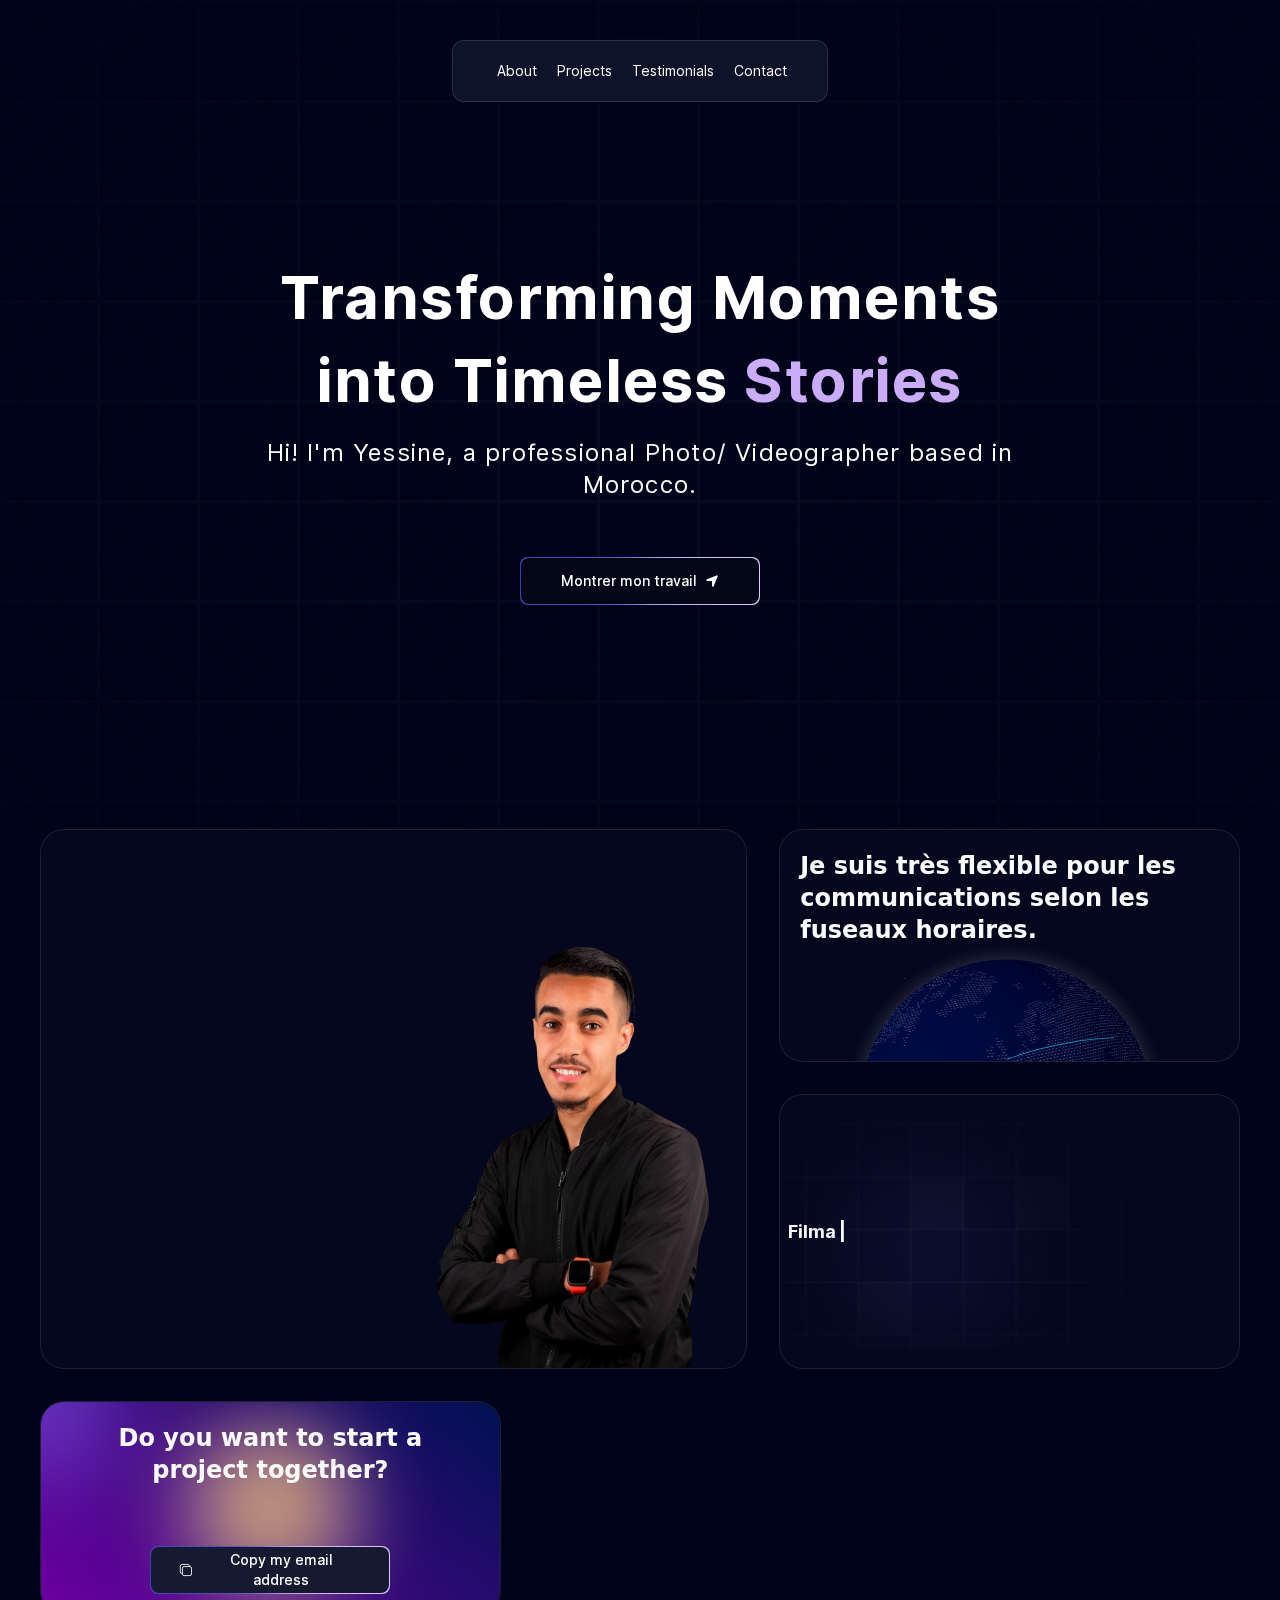
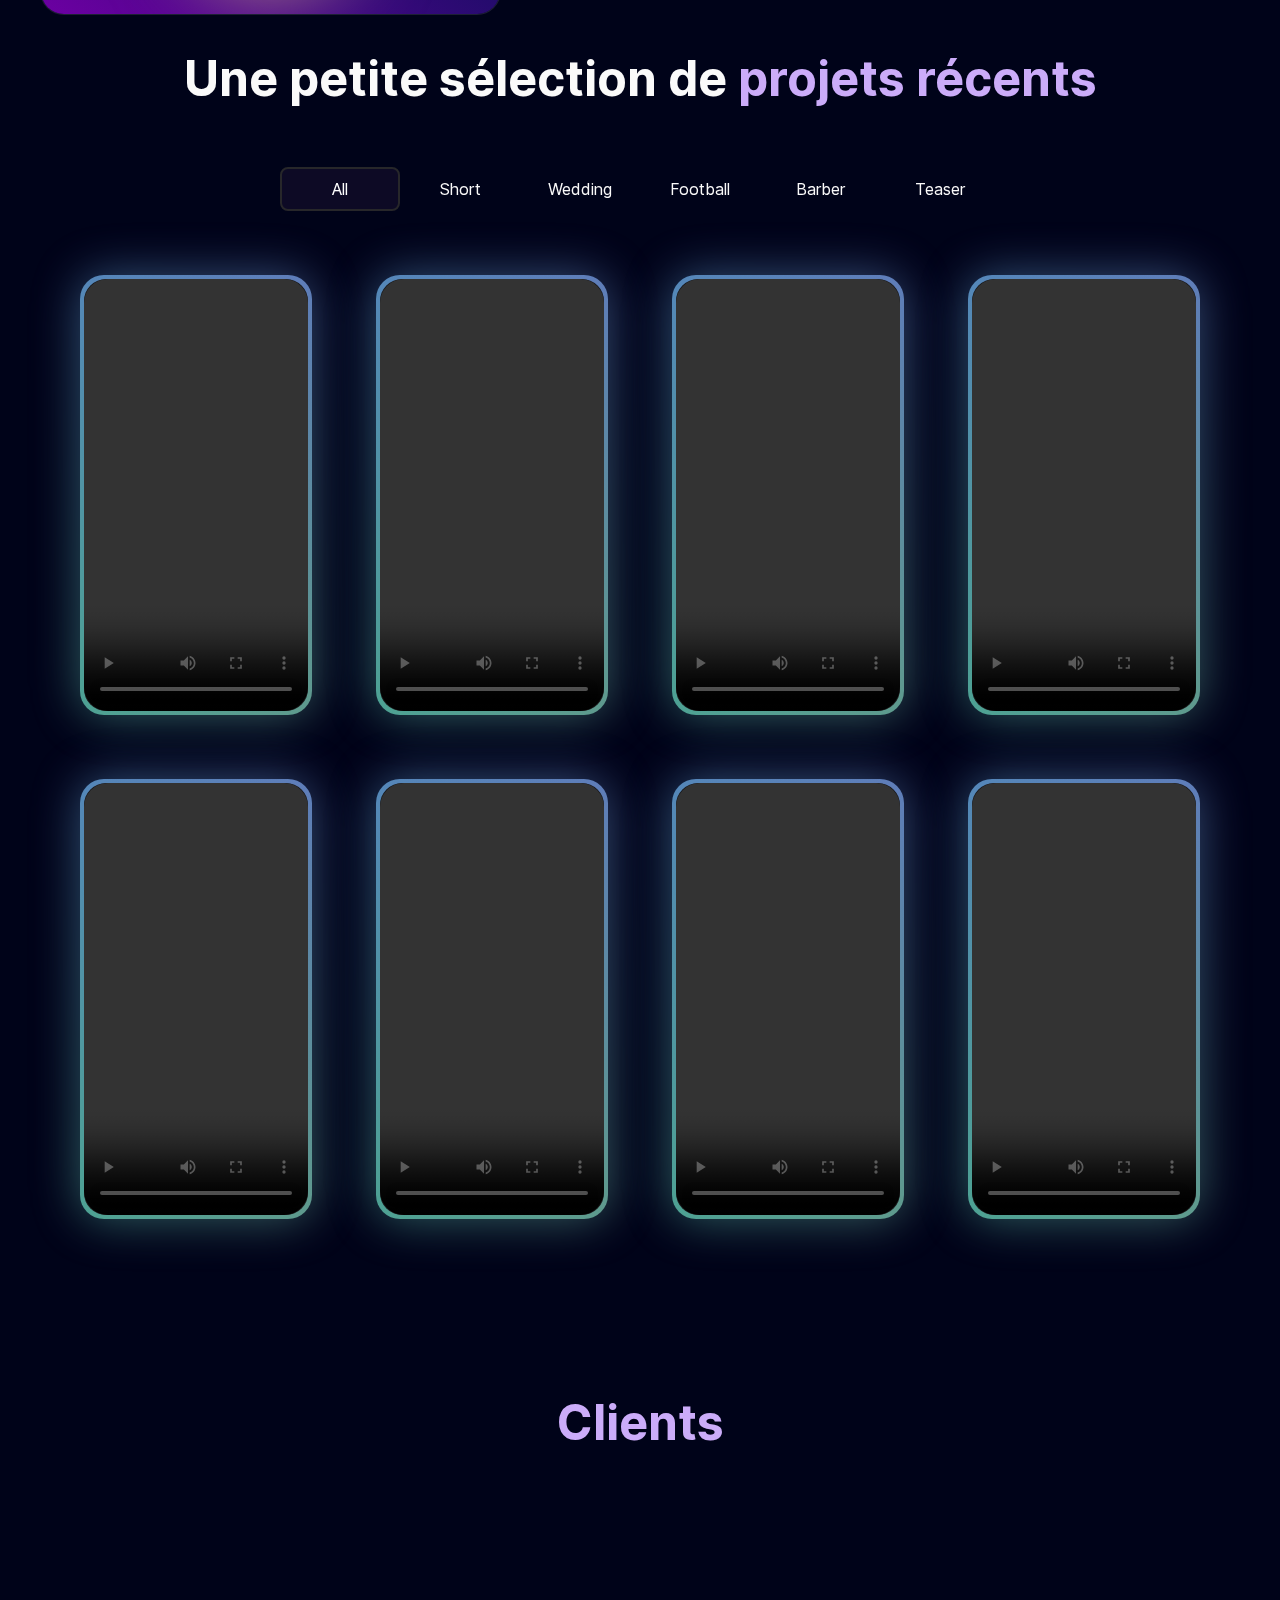
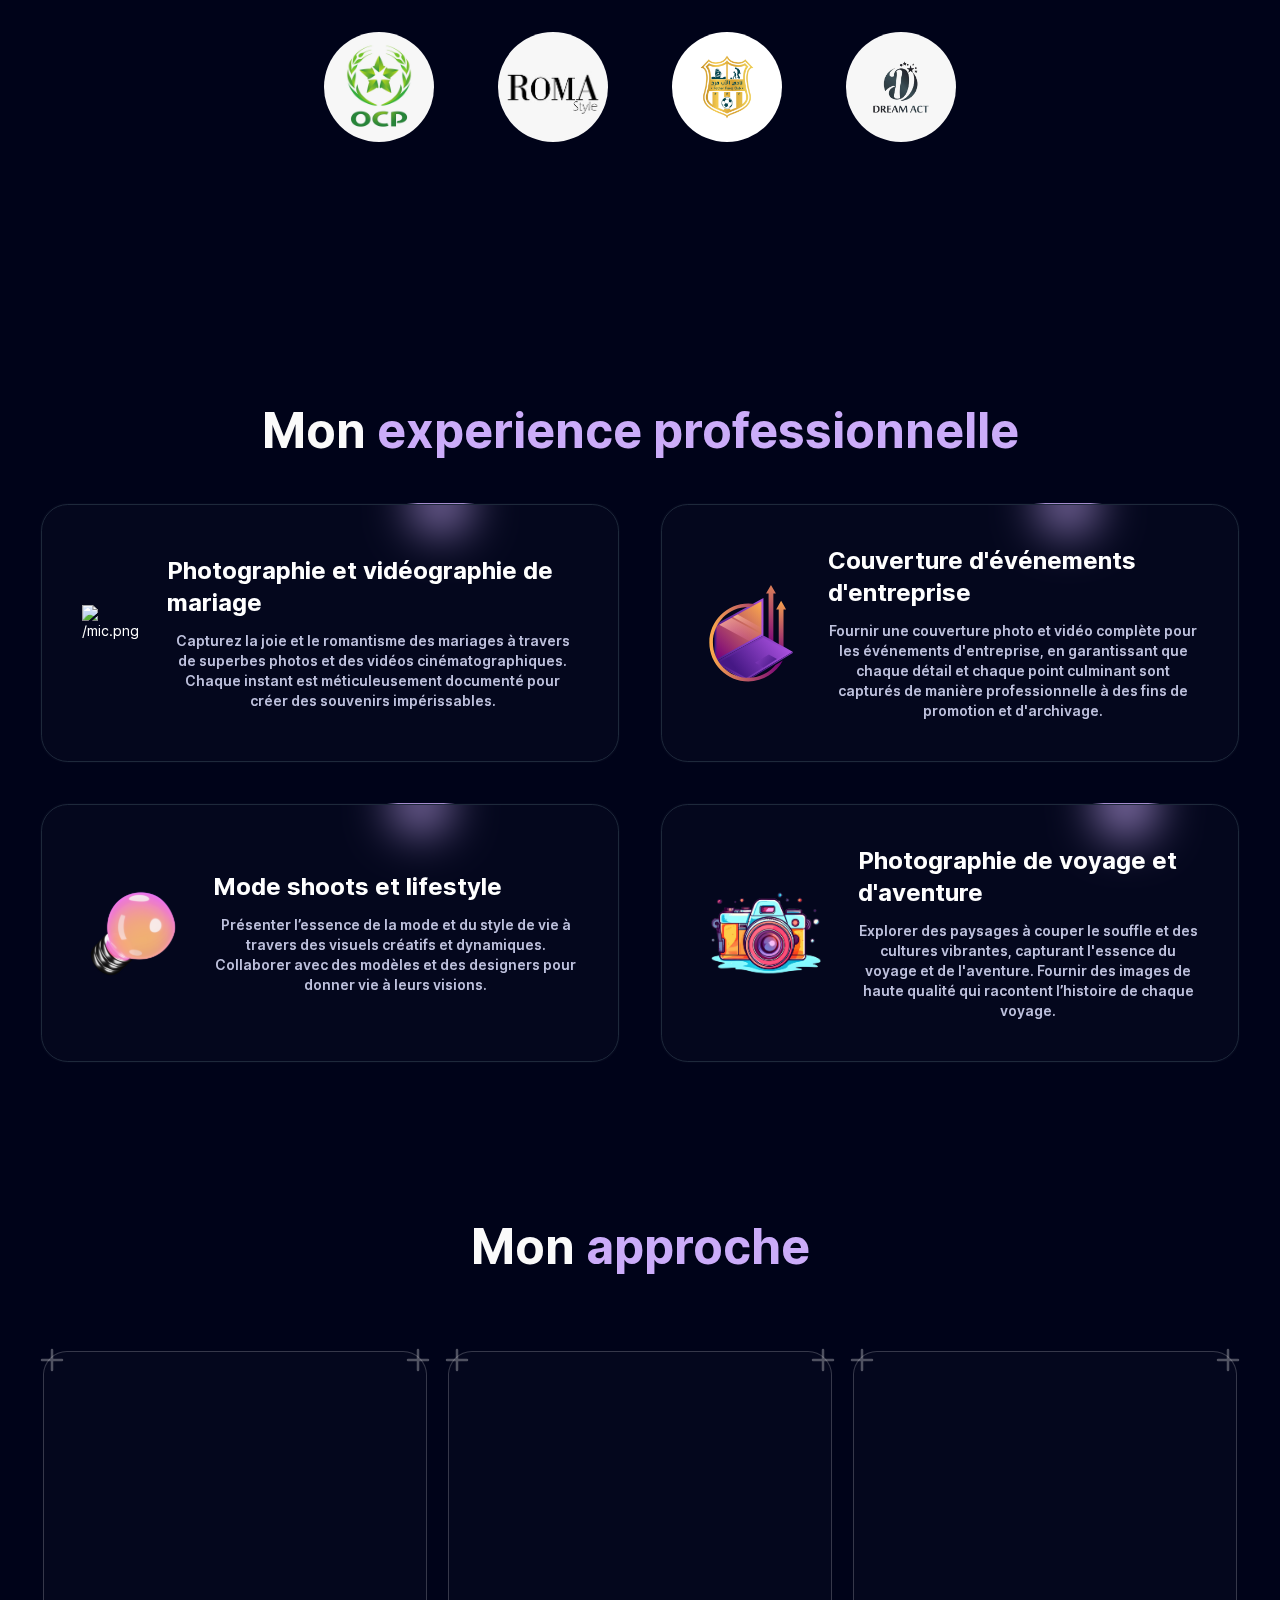
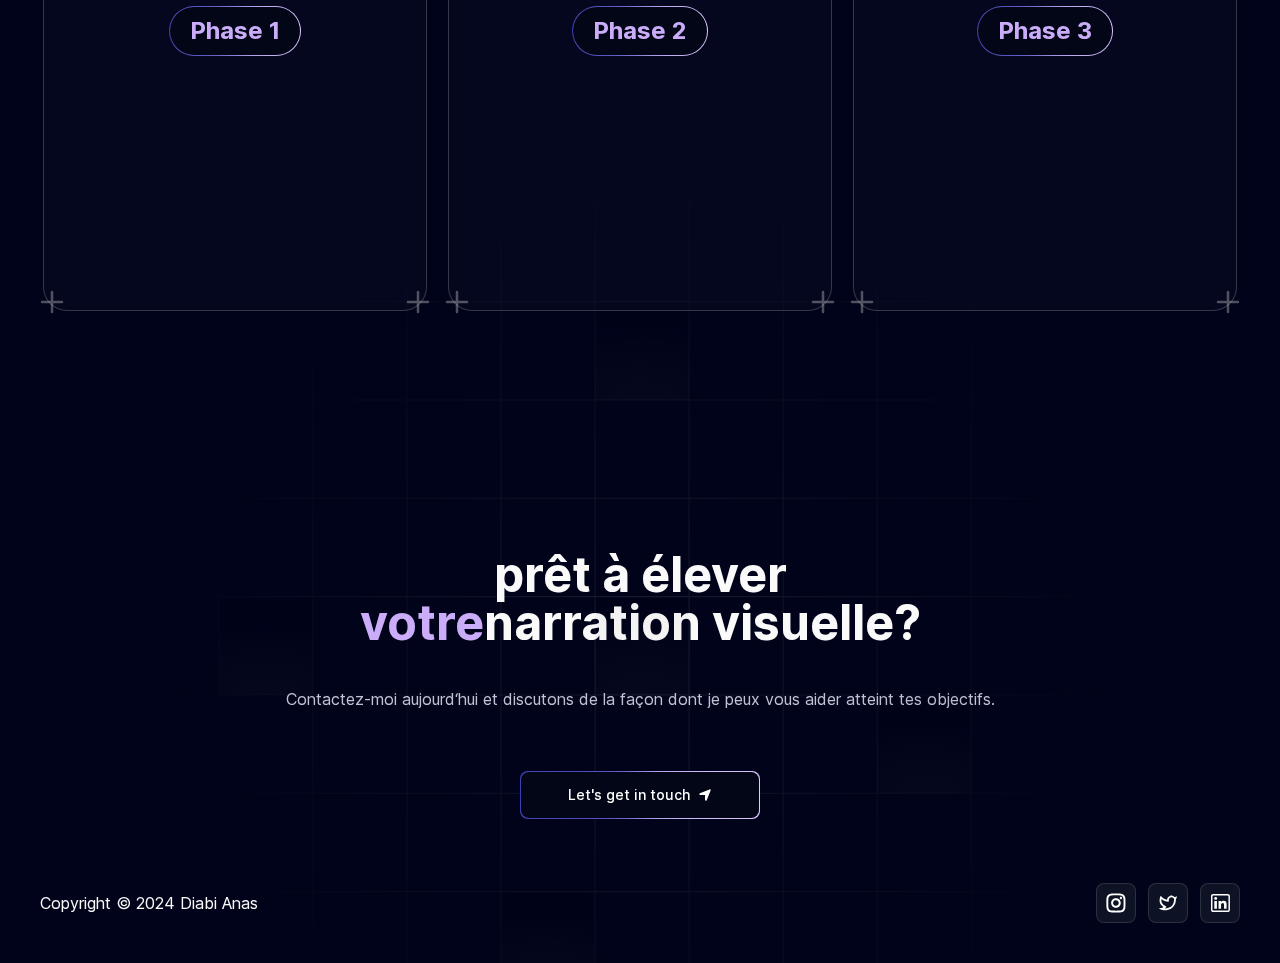
==== index.html @ c6501d1f "jfgjfg" ====
<!DOCTYPE html><html lang="en"><head><meta charSet="utf-8"/><meta name="viewport" content="width=device-width, initial-scale=1"/><link rel="stylesheet" href="/_next/static/css/c1837b11b11e1230.css" crossorigin="" data-precedence="next"/><link rel="preload" as="script" fetchPriority="low" href="/_next/static/chunks/webpack-dca2ebbbc3fee441.js" crossorigin=""/><script src="/_next/static/chunks/fd9d1056-f28c096f0f58927f.js" async="" crossorigin=""></script><script src="/_next/static/chunks/396464d2-e9101458c829f967.js" async="" crossorigin=""></script><script src="/_next/static/chunks/663-19cb1f3aa8b247c9.js" async="" crossorigin=""></script><script src="/_next/static/chunks/main-app-0480d211b68db676.js" async="" crossorigin=""></script><script src="/_next/static/chunks/66-004ca9500776bfc8.js" async=""></script><script src="/_next/static/chunks/app/page-f4e0901b42493ae9.js" async=""></script><script src="/_next/static/chunks/app/layout-f57a6bc3eb2afe01.js" async=""></script><link rel="icon" href="/jsm-logo.png" sizes="any"/><title>Yessine Portfolio</title><meta name="description" content="Modern &amp; Minimal JS Mastery Portfolio"/><script src="/_next/static/chunks/polyfills-c67a75d1b6f99dc8.js" crossorigin="" noModule=""></script></head><body class="__className_aaf875"><script>!function(){try{var d=document.documentElement,c=d.classList;c.remove('light','dark');var e=localStorage.getItem('theme');if('system'===e||(!e&&false)){var t='(prefers-color-scheme: dark)',m=window.matchMedia(t);if(m.media!==t||m.matches){d.style.colorScheme = 'dark';c.add('dark')}else{d.style.colorScheme = 'light';c.add('light')}}else if(e){c.add(e|| '')}else{c.add('dark')}if(e==='light'||e==='dark'||!e)d.style.colorScheme=e||'dark'}catch(e){}}()</script><main class="relative bg-black-100 flex justify-center items-center flex-col overflow-hidden mx-auto sm:px-10 px-5"><div class="max-w-7xl w-full"><div class="flex max-w-fit md:min-w-[70vw] lg:min-w-fit fixed z-[5000] top-10 inset-x-0 mx-auto px-10 py-5 rounded-lg border border-black/.1 shadow-[0px_2px_3px_-1px_rgba(0,0,0,0.1),0px_1px_0px_0px_rgba(25,28,33,0.02),0px_0px_0px_1px_rgba(25,28,33,0.08)] items-center justify-center space-x-4" style="backdrop-filter:blur(16px) saturate(180%);background-color:rgba(17, 25, 40, 0.75);border-radius:12px;border:1px solid rgba(255, 255, 255, 0.125);opacity:1;transform:translateY(-100px) translateZ(0)"><a class="relative dark:text-neutral-50 items-center flex space-x-1 text-neutral-600 dark:hover:text-neutral-300 hover:text-neutral-500" href="#about"><span class="block sm:hidden"></span><span class=" text-sm !cursor-pointer">About</span></a><a class="relative dark:text-neutral-50 items-center flex space-x-1 text-neutral-600 dark:hover:text-neutral-300 hover:text-neutral-500" href="#projects"><span class="block sm:hidden"></span><span class=" text-sm !cursor-pointer">Projects</span></a><a class="relative dark:text-neutral-50 items-center flex space-x-1 text-neutral-600 dark:hover:text-neutral-300 hover:text-neutral-500" href="#testimonials"><span class="block sm:hidden"></span><span class=" text-sm !cursor-pointer">Testimonials</span></a><a class="relative dark:text-neutral-50 items-center flex space-x-1 text-neutral-600 dark:hover:text-neutral-300 hover:text-neutral-500" href="#contact"><span class="block sm:hidden"></span><span class=" text-sm !cursor-pointer">Contact</span></a></div><!--$!--><template data-dgst="BAILOUT_TO_CLIENT_SIDE_RENDERING"></template><!--/$--><!--$!--><template data-dgst="BAILOUT_TO_CLIENT_SIDE_RENDERING"></template><!--/$--><!--$!--><template data-dgst="BAILOUT_TO_CLIENT_SIDE_RENDERING"></template><!--/$--><!--$!--><template data-dgst="BAILOUT_TO_CLIENT_SIDE_RENDERING"></template><!--/$--><!--$!--><template data-dgst="BAILOUT_TO_CLIENT_SIDE_RENDERING"></template><!--/$--><!--$!--><template data-dgst="BAILOUT_TO_CLIENT_SIDE_RENDERING"></template><!--/$--><!--$!--><template data-dgst="BAILOUT_TO_CLIENT_SIDE_RENDERING"></template><!--/$--></div></main><script src="/_next/static/chunks/webpack-dca2ebbbc3fee441.js" crossorigin="" async=""></script><script>(self.__next_f=self.__next_f||[]).push([0]);self.__next_f.push([2,null])</script><script>self.__next_f.push([1,"1:HL[\"/_next/static/css/c1837b11b11e1230.css\",\"style\",{\"crossOrigin\":\"\"}]\n0:\"$L2\"\n"])</script><script>self.__next_f.push([1,"3:I[47690,[],\"\"]\n5:I[77831,[],\"\"]\n6:I[51549,[\"66\",\"static/chunks/66-004ca9500776bfc8.js\",\"931\",\"static/chunks/app/page-f4e0901b42493ae9.js\"],\"\"]\n7:I[87407,[\"185\",\"static/chunks/app/layout-f57a6bc3eb2afe01.js\"],\"ThemeProvider\"]\n8:I[5613,[],\"\"]\n9:I[31778,[],\"\"]\nb:[]\n"])</script><script>self.__next_f.push([1,"2:[[[\"$\",\"link\",\"0\",{\"rel\":\"stylesheet\",\"href\":\"/_next/static/css/c1837b11b11e1230.css\",\"precedence\":\"next\",\"crossOrigin\":\"\"}]],[\"$\",\"$L3\",null,{\"buildId\":\"mo_3Ght9N8NGBgFIgn_Oc\",\"assetPrefix\":\"\",\"initialCanonicalUrl\":\"/\",\"initialTree\":[\"\",{\"children\":[\"__PAGE__\",{}]},\"$undefined\",\"$undefined\",true],\"initialSeedData\":[\"\",{\"children\":[\"__PAGE__\",{},[\"$L4\",[\"$\",\"$L5\",null,{\"propsForComponent\":{\"params\":{}},\"Component\":\"$6\",\"isStaticGeneration\":true}],null]]},[null,[\"$\",\"html\",null,{\"lang\":\"en\",\"suppressHydrationWarning\":true,\"children\":[[\"$\",\"head\",null,{\"children\":[\"$\",\"link\",null,{\"rel\":\"icon\",\"href\":\"/jsm-logo.png\",\"sizes\":\"any\"}]}],[\"$\",\"body\",null,{\"className\":\"__className_aaf875\",\"children\":[\"$\",\"$L7\",null,{\"attribute\":\"class\",\"defaultTheme\":\"dark\",\"enableSystem\":true,\"disableTransitionOnChange\":true,\"children\":[\"$\",\"$L8\",null,{\"parallelRouterKey\":\"children\",\"segmentPath\":[\"children\"],\"loading\":\"$undefined\",\"loadingStyles\":\"$undefined\",\"loadingScripts\":\"$undefined\",\"hasLoading\":false,\"error\":\"$undefined\",\"errorStyles\":\"$undefined\",\"errorScripts\":\"$undefined\",\"template\":[\"$\",\"$L9\",null,{}],\"templateStyles\":\"$undefined\",\"templateScripts\":\"$undefined\",\"notFound\":[[\"$\",\"title\",null,{\"children\":\"404: This page could not be found.\"}],[\"$\",\"div\",null,{\"style\":{\"fontFamily\":\"system-ui,\\\"Segoe UI\\\",Roboto,Helvetica,Arial,sans-serif,\\\"Apple Color Emoji\\\",\\\"Segoe UI Emoji\\\"\",\"height\":\"100vh\",\"textAlign\":\"center\",\"display\":\"flex\",\"flexDirection\":\"column\",\"alignItems\":\"center\",\"justifyContent\":\"center\"},\"children\":[\"$\",\"div\",null,{\"children\":[[\"$\",\"style\",null,{\"dangerouslySetInnerHTML\":{\"__html\":\"body{color:#000;background:#fff;margin:0}.next-error-h1{border-right:1px solid rgba(0,0,0,.3)}@media (prefers-color-scheme:dark){body{color:#fff;background:#000}.next-error-h1{border-right:1px solid rgba(255,255,255,.3)}}\"}}],[\"$\",\"h1\",null,{\"className\":\"next-error-h1\",\"style\":{\"display\":\"inline-block\",\"margin\":\"0 20px 0 0\",\"padding\":\"0 23px 0 0\",\"fontSize\":24,\"fontWeight\":500,\"verticalAlign\":\"top\",\"lineHeight\":\"49px\"},\"children\":\"404\"}],[\"$\",\"div\",null,{\"style\":{\"display\":\"inline-block\"},\"children\":[\"$\",\"h2\",null,{\"style\":{\"fontSize\":14,\"fontWeight\":400,\"lineHeight\":\"49px\",\"margin\":0},\"children\":\"This page could not be found.\"}]}]]}]}]],\"notFoundStyles\":[],\"styles\":null}]}]}]]}],null]],\"initialHead\":[false,\"$La\"],\"globalErrorComponent\":{},\"missingSlots\":\"$Wb\"}]]\n"])</script><script>self.__next_f.push([1,"a:[[\"$\",\"meta\",\"0\",{\"name\":\"viewport\",\"content\":\"width=device-width, initial-scale=1\"}],[\"$\",\"meta\",\"1\",{\"charSet\":\"utf-8\"}],[\"$\",\"title\",\"2\",{\"children\":\"Yessine Portfolio\"}],[\"$\",\"meta\",\"3\",{\"name\":\"description\",\"content\":\"Modern \u0026 Minimal JS Mastery Portfolio\"}]]\n4:null\n"])</script><script>self.__next_f.push([1,""])</script></body></html>
---- _next/static/css/c1837b11b11e1230.css ----
@font-face{font-family:__Inter_aaf875;font-style:normal;font-weight:100 900;font-display:swap;src:url(/_next/static/media/ec159349637c90ad-s.woff2) format("woff2");unicode-range:u+0460-052f,u+1c80-1c88,u+20b4,u+2de0-2dff,u+a640-a69f,u+fe2e-fe2f}@font-face{font-family:__Inter_aaf875;font-style:normal;font-weight:100 900;font-display:swap;src:url(/_next/static/media/513657b02c5c193f-s.woff2) format("woff2");unicode-range:u+0301,u+0400-045f,u+0490-0491,u+04b0-04b1,u+2116}@font-face{font-family:__Inter_aaf875;font-style:normal;font-weight:100 900;font-display:swap;src:url(/_next/static/media/fd4db3eb5472fc27-s.woff2) format("woff2");unicode-range:u+1f??}@font-face{font-family:__Inter_aaf875;font-style:normal;font-weight:100 900;font-display:swap;src:url(/_next/static/media/51ed15f9841b9f9d-s.woff2) format("woff2");unicode-range:u+0370-0377,u+037a-037f,u+0384-038a,u+038c,u+038e-03a1,u+03a3-03ff}@font-face{font-family:__Inter_aaf875;font-style:normal;font-weight:100 900;font-display:swap;src:url(/_next/static/media/05a31a2ca4975f99-s.woff2) format("woff2");unicode-range:u+0102-0103,u+0110-0111,u+0128-0129,u+0168-0169,u+01a0-01a1,u+01af-01b0,u+0300-0301,u+0303-0304,u+0308-0309,u+0323,u+0329,u+1ea0-1ef9,u+20ab}@font-face{font-family:__Inter_aaf875;font-style:normal;font-weight:100 900;font-display:swap;src:url(/_next/static/media/d6b16ce4a6175f26-s.woff2) format("woff2");unicode-range:u+0100-02af,u+0304,u+0308,u+0329,u+1e00-1e9f,u+1ef2-1eff,u+2020,u+20a0-20ab,u+20ad-20c0,u+2113,u+2c60-2c7f,u+a720-a7ff}@font-face{font-family:__Inter_aaf875;font-style:normal;font-weight:100 900;font-display:swap;src:url(/_next/static/media/c9a5bc6a7c948fb0-s.p.woff2) format("woff2");unicode-range:u+00??,u+0131,u+0152-0153,u+02bb-02bc,u+02c6,u+02da,u+02dc,u+0304,u+0308,u+0329,u+2000-206f,u+2074,u+20ac,u+2122,u+2191,u+2193,u+2212,u+2215,u+feff,u+fffd}@font-face{font-family:__Inter_Fallback_aaf875;src:local("Arial");ascent-override:90.20%;descent-override:22.48%;line-gap-override:0.00%;size-adjust:107.40%}.__className_aaf875{font-family:__Inter_aaf875,__Inter_Fallback_aaf875;font-style:normal}

/*
! tailwindcss v3.4.4 | MIT License | https://tailwindcss.com
*/*,:after,:before{box-sizing:border-box;border:0 solid #e5e7eb}:after,:before{--tw-content:""}:host,html{line-height:1.5;-webkit-text-size-adjust:100%;-moz-tab-size:4;-o-tab-size:4;tab-size:4;font-family:ui-sans-serif,system-ui,sans-serif,Apple Color Emoji,Segoe UI Emoji,Segoe UI Symbol,Noto Color Emoji;font-feature-settings:normal;font-variation-settings:normal;-webkit-tap-highlight-color:transparent}body{margin:0;line-height:inherit}hr{height:0;color:inherit;border-top-width:1px}abbr:where([title]){-webkit-text-decoration:underline dotted;text-decoration:underline dotted}h1,h2,h3,h4,h5,h6{font-size:inherit;font-weight:inherit}a{color:inherit;text-decoration:inherit}b,strong{font-weight:bolder}code,kbd,pre,samp{font-family:ui-monospace,SFMono-Regular,Menlo,Monaco,Consolas,Liberation Mono,Courier New,monospace;font-feature-settings:normal;font-variation-settings:normal;font-size:1em}small{font-size:80%}sub,sup{font-size:75%;line-height:0;position:relative;vertical-align:baseline}sub{bottom:-.25em}sup{top:-.5em}table{text-indent:0;border-color:inherit;border-collapse:collapse}button,input,optgroup,select,textarea{font-family:inherit;font-feature-settings:inherit;font-variation-settings:inherit;font-size:100%;font-weight:inherit;line-height:inherit;letter-spacing:inherit;color:inherit;margin:0;padding:0}button,select{text-transform:none}button,input:where([type=button]),input:where([type=reset]),input:where([type=submit]){-webkit-appearance:button;background-color:transparent;background-image:none}:-moz-focusring{outline:auto}:-moz-ui-invalid{box-shadow:none}progress{vertical-align:baseline}::-webkit-inner-spin-button,::-webkit-outer-spin-button{height:auto}[type=search]{-webkit-appearance:textfield;outline-offset:-2px}::-webkit-search-decoration{-webkit-appearance:none}::-webkit-file-upload-button{-webkit-appearance:button;font:inherit}summary{display:list-item}blockquote,dd,dl,figure,h1,h2,h3,h4,h5,h6,hr,p,pre{margin:0}fieldset{margin:0}fieldset,legend{padding:0}menu,ol,ul{list-style:none;margin:0;padding:0}dialog{padding:0}textarea{resize:vertical}input::-moz-placeholder,textarea::-moz-placeholder{opacity:1;color:#9ca3af}input::placeholder,textarea::placeholder{opacity:1;color:#9ca3af}[role=button],button{cursor:pointer}:disabled{cursor:default}audio,canvas,embed,iframe,img,object,svg,video{display:block;vertical-align:middle}img,video{max-width:100%;height:auto}[hidden]{display:none}:root{--inherit:inherit;--current:currentColor;--transparent:transparent;--black-100:#000319;--black-200:rgba(17,25,40,.75);--black-300:hsla(0,0%,100%,.125);--black:#000;--white-100:#bec1dd;--white-200:#c1c2d3;--white:#fff;--slate-50:#f8fafc;--slate-100:#f1f5f9;--slate-200:#e2e8f0;--slate-300:#cbd5e1;--slate-400:#94a3b8;--slate-500:#64748b;--slate-600:#475569;--slate-700:#334155;--slate-800:#1e293b;--slate-900:#0f172a;--slate-950:#020617;--gray-50:#f9fafb;--gray-100:#f3f4f6;--gray-200:#e5e7eb;--gray-300:#d1d5db;--gray-400:#9ca3af;--gray-500:#6b7280;--gray-600:#4b5563;--gray-700:#374151;--gray-800:#1f2937;--gray-900:#111827;--gray-950:#030712;--zinc-50:#fafafa;--zinc-100:#f4f4f5;--zinc-200:#e4e4e7;--zinc-300:#d4d4d8;--zinc-400:#a1a1aa;--zinc-500:#71717a;--zinc-600:#52525b;--zinc-700:#3f3f46;--zinc-800:#27272a;--zinc-900:#18181b;--zinc-950:#09090b;--neutral-50:#fafafa;--neutral-100:#f5f5f5;--neutral-200:#e5e5e5;--neutral-300:#d4d4d4;--neutral-400:#a3a3a3;--neutral-500:#737373;--neutral-600:#525252;--neutral-700:#404040;--neutral-800:#262626;--neutral-900:#171717;--neutral-950:#0a0a0a;--stone-50:#fafaf9;--stone-100:#f5f5f4;--stone-200:#e7e5e4;--stone-300:#d6d3d1;--stone-400:#a8a29e;--stone-500:#78716c;--stone-600:#57534e;--stone-700:#44403c;--stone-800:#292524;--stone-900:#1c1917;--stone-950:#0c0a09;--red-50:#fef2f2;--red-100:#fee2e2;--red-200:#fecaca;--red-300:#fca5a5;--red-400:#f87171;--red-500:#ef4444;--red-600:#dc2626;--red-700:#b91c1c;--red-800:#991b1b;--red-900:#7f1d1d;--red-950:#450a0a;--orange-50:#fff7ed;--orange-100:#ffedd5;--orange-200:#fed7aa;--orange-300:#fdba74;--orange-400:#fb923c;--orange-500:#f97316;--orange-600:#ea580c;--orange-700:#c2410c;--orange-800:#9a3412;--orange-900:#7c2d12;--orange-950:#431407;--amber-50:#fffbeb;--amber-100:#fef3c7;--amber-200:#fde68a;--amber-300:#fcd34d;--amber-400:#fbbf24;--amber-500:#f59e0b;--amber-600:#d97706;--amber-700:#b45309;--amber-800:#92400e;--amber-900:#78350f;--amber-950:#451a03;--yellow-50:#fefce8;--yellow-100:#fef9c3;--yellow-200:#fef08a;--yellow-300:#fde047;--yellow-400:#facc15;--yellow-500:#eab308;--yellow-600:#ca8a04;--yellow-700:#a16207;--yellow-800:#854d0e;--yellow-900:#713f12;--yellow-950:#422006;--lime-50:#f7fee7;--lime-100:#ecfccb;--lime-200:#d9f99d;--lime-300:#bef264;--lime-400:#a3e635;--lime-500:#84cc16;--lime-600:#65a30d;--lime-700:#4d7c0f;--lime-800:#3f6212;--lime-900:#365314;--lime-950:#1a2e05;--green-50:#f0fdf4;--green-100:#dcfce7;--green-200:#bbf7d0;--green-300:#86efac;--green-400:#4ade80;--green-500:#22c55e;--green-600:#16a34a;--green-700:#15803d;--green-800:#166534;--green-900:#14532d;--green-950:#052e16;--emerald-50:#ecfdf5;--emerald-100:#d1fae5;--emerald-200:#a7f3d0;--emerald-300:#6ee7b7;--emerald-400:#34d399;--emerald-500:#10b981;--emerald-600:#059669;--emerald-700:#047857;--emerald-800:#065f46;--emerald-900:#064e3b;--emerald-950:#022c22;--teal-50:#f0fdfa;--teal-100:#ccfbf1;--teal-200:#99f6e4;--teal-300:#5eead4;--teal-400:#2dd4bf;--teal-500:#14b8a6;--teal-600:#0d9488;--teal-700:#0f766e;--teal-800:#115e59;--teal-900:#134e4a;--teal-950:#042f2e;--cyan-50:#ecfeff;--cyan-100:#cffafe;--cyan-200:#a5f3fc;--cyan-300:#67e8f9;--cyan-400:#22d3ee;--cyan-500:#06b6d4;--cyan-600:#0891b2;--cyan-700:#0e7490;--cyan-800:#155e75;--cyan-900:#164e63;--cyan-950:#083344;--sky-50:#f0f9ff;--sky-100:#e0f2fe;--sky-200:#bae6fd;--sky-300:#7dd3fc;--sky-400:#38bdf8;--sky-500:#0ea5e9;--sky-600:#0284c7;--sky-700:#0369a1;--sky-800:#075985;--sky-900:#0c4a6e;--sky-950:#082f49;--blue-50:#eff6ff;--blue-100:#e4ecff;--blue-200:#bfdbfe;--blue-300:#93c5fd;--blue-400:#60a5fa;--blue-500:#3b82f6;--blue-600:#2563eb;--blue-700:#1d4ed8;--blue-800:#1e40af;--blue-900:#1e3a8a;--blue-950:#172554;--indigo-50:#eef2ff;--indigo-100:#e0e7ff;--indigo-200:#c7d2fe;--indigo-300:#a5b4fc;--indigo-400:#818cf8;--indigo-500:#6366f1;--indigo-600:#4f46e5;--indigo-700:#4338ca;--indigo-800:#3730a3;--indigo-900:#312e81;--indigo-950:#1e1b4b;--violet-50:#f5f3ff;--violet-100:#ede9fe;--violet-200:#ddd6fe;--violet-300:#c4b5fd;--violet-400:#a78bfa;--violet-500:#8b5cf6;--violet-600:#7c3aed;--violet-700:#6d28d9;--violet-800:#5b21b6;--violet-900:#4c1d95;--violet-950:#2e1065;--purple:#cbacf9;--fuchsia-50:#fdf4ff;--fuchsia-100:#fae8ff;--fuchsia-200:#f5d0fe;--fuchsia-300:#f0abfc;--fuchsia-400:#e879f9;--fuchsia-500:#d946ef;--fuchsia-600:#c026d3;--fuchsia-700:#a21caf;--fuchsia-800:#86198f;--fuchsia-900:#701a75;--fuchsia-950:#4a044e;--pink-50:#fdf2f8;--pink-100:#fce7f3;--pink-200:#fbcfe8;--pink-300:#f9a8d4;--pink-400:#f472b6;--pink-500:#ec4899;--pink-600:#db2777;--pink-700:#be185d;--pink-800:#9d174d;--pink-900:#831843;--pink-950:#500724;--rose-50:#fff1f2;--rose-100:#ffe4e6;--rose-200:#fecdd3;--rose-300:#fda4af;--rose-400:#fb7185;--rose-500:#f43f5e;--rose-600:#e11d48;--rose-700:#be123c;--rose-800:#9f1239;--rose-900:#881337;--rose-950:#4c0519;--border:hsl(var(--border));--input:hsl(var(--input));--ring:hsl(var(--ring));--background:hsl(var(--background));--foreground:hsl(var(--foreground));--primary:hsl(var(--primary));--primary-foreground:hsl(var(--primary-foreground));--secondary:hsl(var(--secondary));--secondary-foreground:hsl(var(--secondary-foreground));--destructive:hsl(var(--destructive));--destructive-foreground:hsl(var(--destructive-foreground));--muted:hsl(var(--muted));--muted-foreground:hsl(var(--muted-foreground));--accent:hsl(var(--accent));--accent-foreground:hsl(var(--accent-foreground));--popover:hsl(var(--popover));--popover-foreground:hsl(var(--popover-foreground));--card:hsl(var(--card));--card-foreground:hsl(var(--card-foreground));--background:0 0% 100%;--foreground:240 10% 3.9%;--card:0 0% 100%;--card-foreground:240 10% 3.9%;--popover:0 0% 100%;--popover-foreground:240 10% 3.9%;--primary:240 5.9% 10%;--primary-foreground:0 0% 98%;--secondary:240 4.8% 95.9%;--secondary-foreground:240 5.9% 10%;--muted:240 4.8% 95.9%;--muted-foreground:240 3.8% 46.1%;--accent:240 4.8% 95.9%;--accent-foreground:240 5.9% 10%;--destructive:0 84.2% 60.2%;--destructive-foreground:0 0% 98%;--border:240 5.9% 90%;--input:240 5.9% 90%;--ring:240 10% 3.9%;--radius:0.5rem}.dark{--background:240 10% 3.9%;--foreground:0 0% 98%;--card:240 10% 3.9%;--card-foreground:0 0% 98%;--popover:240 10% 3.9%;--popover-foreground:0 0% 98%;--primary:0 0% 98%;--primary-foreground:240 5.9% 10%;--secondary:240 3.7% 15.9%;--secondary-foreground:0 0% 98%;--muted:240 3.7% 15.9%;--muted-foreground:240 5% 64.9%;--accent:240 3.7% 15.9%;--accent-foreground:0 0% 98%;--destructive:0 62.8% 30.6%;--destructive-foreground:0 0% 98%;--border:240 3.7% 15.9%;--input:240 3.7% 15.9%;--ring:240 4.9% 83.9%}*{scroll-behavior:smooth!important;border-color:hsl(var(--border))}body{background-color:hsl(var(--background));color:hsl(var(--foreground));background-color:#ff31ee47}button:active{outline:2px solid transparent;outline-offset:2px}*,:after,:before{--tw-border-spacing-x:0;--tw-border-spacing-y:0;--tw-translate-x:0;--tw-translate-y:0;--tw-rotate:0;--tw-skew-x:0;--tw-skew-y:0;--tw-scale-x:1;--tw-scale-y:1;--tw-pan-x: ;--tw-pan-y: ;--tw-pinch-zoom: ;--tw-scroll-snap-strictness:proximity;--tw-gradient-from-position: ;--tw-gradient-via-position: ;--tw-gradient-to-position: ;--tw-ordinal: ;--tw-slashed-zero: ;--tw-numeric-figure: ;--tw-numeric-spacing: ;--tw-numeric-fraction: ;--tw-ring-inset: ;--tw-ring-offset-width:0px;--tw-ring-offset-color:#fff;--tw-ring-color:rgba(59,130,246,.5);--tw-ring-offset-shadow:0 0 #0000;--tw-ring-shadow:0 0 #0000;--tw-shadow:0 0 #0000;--tw-shadow-colored:0 0 #0000;--tw-blur: ;--tw-brightness: ;--tw-contrast: ;--tw-grayscale: ;--tw-hue-rotate: ;--tw-invert: ;--tw-saturate: ;--tw-sepia: ;--tw-drop-shadow: ;--tw-backdrop-blur: ;--tw-backdrop-brightness: ;--tw-backdrop-contrast: ;--tw-backdrop-grayscale: ;--tw-backdrop-hue-rotate: ;--tw-backdrop-invert: ;--tw-backdrop-opacity: ;--tw-backdrop-saturate: ;--tw-backdrop-sepia: ;--tw-contain-size: ;--tw-contain-layout: ;--tw-contain-paint: ;--tw-contain-style: }::backdrop{--tw-border-spacing-x:0;--tw-border-spacing-y:0;--tw-translate-x:0;--tw-translate-y:0;--tw-rotate:0;--tw-skew-x:0;--tw-skew-y:0;--tw-scale-x:1;--tw-scale-y:1;--tw-pan-x: ;--tw-pan-y: ;--tw-pinch-zoom: ;--tw-scroll-snap-strictness:proximity;--tw-gradient-from-position: ;--tw-gradient-via-position: ;--tw-gradient-to-position: ;--tw-ordinal: ;--tw-slashed-zero: ;--tw-numeric-figure: ;--tw-numeric-spacing: ;--tw-numeric-fraction: ;--tw-ring-inset: ;--tw-ring-offset-width:0px;--tw-ring-offset-color:#fff;--tw-ring-color:rgba(59,130,246,.5);--tw-ring-offset-shadow:0 0 #0000;--tw-ring-shadow:0 0 #0000;--tw-shadow:0 0 #0000;--tw-shadow-colored:0 0 #0000;--tw-blur: ;--tw-brightness: ;--tw-contrast: ;--tw-grayscale: ;--tw-hue-rotate: ;--tw-invert: ;--tw-saturate: ;--tw-sepia: ;--tw-drop-shadow: ;--tw-backdrop-blur: ;--tw-backdrop-brightness: ;--tw-backdrop-contrast: ;--tw-backdrop-grayscale: ;--tw-backdrop-hue-rotate: ;--tw-backdrop-invert: ;--tw-backdrop-opacity: ;--tw-backdrop-saturate: ;--tw-backdrop-sepia: ;--tw-contain-size: ;--tw-contain-layout: ;--tw-contain-paint: ;--tw-contain-style: }.container{width:100%;margin-right:auto;margin-left:auto;padding-right:2rem;padding-left:2rem}@media (min-width:1400px){.container{max-width:1400px}}.pointer-events-none{pointer-events:none}.pointer-events-auto{pointer-events:auto}.visible{visibility:visible}.fixed{position:fixed}.absolute{position:absolute}.relative{position:relative}.inset-0{inset:0}.inset-\[-1000\%\]{inset:-1000%}.inset-\[2px\]{inset:2px}.inset-x-0{left:0;right:0}.-bottom-0{bottom:0}.-bottom-20{bottom:-5rem}.-bottom-3{bottom:-.75rem}.-bottom-5{bottom:-1.25rem}.-bottom-px{bottom:-1px}.-left-0{left:0}.-left-0\.5{left:-.125rem}.-left-1\/2{left:-50%}.-left-10{left:-2.5rem}.-left-3{left:-.75rem}.-left-5{left:-1.25rem}.-right-3{right:-.75rem}.-top-0{top:0}.-top-0\.5{top:-.125rem}.-top-1\/2{top:-50%}.-top-3{top:-.75rem}.-top-40{top:-10rem}.bottom-0{bottom:0}.left-0{left:0}.left-80{left:20rem}.left-\[50\%\]{left:50%}.left-\[calc\(50\%-var\(--size\)\/2\)\]{left:calc(50% - var(--size) / 2)}.left-full{left:100%}.right-0{right:0}.top-0{top:0}.top-10{top:2.5rem}.top-28{top:7rem}.top-36{top:9rem}.top-\[50\%\]{top:50%}.top-\[calc\(50\%-var\(--size\)\/2\)\]{top:calc(50% - var(--size) / 2)}.z-0{z-index:0}.z-10{z-index:10}.z-20{z-index:20}.z-40{z-index:40}.z-50{z-index:50}.z-\[1\]{z-index:1}.z-\[5000\]{z-index:5000}.z-\[60\]{z-index:60}.z-\[70\]{z-index:70}.row-span-1{grid-row:span 1/span 1}.m-auto{margin:auto}.mx-10{margin-left:2.5rem;margin-right:2.5rem}.mx-auto{margin-left:auto;margin-right:auto}.my-10{margin-top:2.5rem;margin-bottom:2.5rem}.my-16{margin-top:4rem;margin-bottom:4rem}.my-20{margin-top:5rem;margin-bottom:5rem}.my-4{margin-top:1rem;margin-bottom:1rem}.my-5{margin-top:1.25rem;margin-bottom:1.25rem}.mb-2{margin-bottom:.5rem}.mb-4{margin-bottom:1rem}.me-3{margin-inline-end:.75rem}.ml-auto{margin-left:auto}.mt-12{margin-top:3rem}.mt-16{margin-top:4rem}.mt-2{margin-top:.5rem}.mt-3{margin-top:.75rem}.mt-4{margin-top:1rem}.mt-5{margin-top:1.25rem}.mt-6{margin-top:1.5rem}.mt-\[180px\]{margin-top:180px}.box-border{box-sizing:border-box}.block{display:block}.inline-block{display:inline-block}.flex{display:flex}.inline-flex{display:inline-flex}.grid{display:grid}.hidden{display:none}.h-1\/2{height:50%}.h-10{height:2.5rem}.h-12{height:3rem}.h-16{height:4rem}.h-20{height:5rem}.h-40{height:10rem}.h-72{height:18rem}.h-8{height:2rem}.h-96{height:24rem}.h-\[169\%\]{height:169%}.h-\[23rem\]{height:23rem}.h-\[30rem\]{height:30rem}.h-\[35rem\]{height:35rem}.h-\[40rem\]{height:40rem}.h-\[50vh\]{height:50vh}.h-\[80vh\]{height:80vh}.h-\[calc\(100\%_\+_4px\)\]{height:calc(100% + 4px)}.h-\[var\(--size\)\]{height:var(--size)}.h-full{height:100%}.h-min{height:-moz-min-content;height:min-content}.h-px{height:1px}.h-screen{height:100vh}.min-h-40{min-height:10rem}.min-h-96{min-height:24rem}.w-1\/2{width:50%}.w-10{width:2.5rem}.w-16{width:4rem}.w-20{width:5rem}.w-96{width:24rem}.w-\[138\%\]{width:138%}.w-\[50vw\]{width:50vw}.w-\[90vw\]{width:90vw}.w-\[calc\(100\%_\+_4px\)\]{width:calc(100% + 4px)}.w-\[var\(--size\)\]{width:var(--size)}.w-auto{width:auto}.w-fit{width:-moz-fit-content;width:fit-content}.w-full{width:100%}.w-max{width:-moz-max-content;width:max-content}.w-screen{width:100vw}.min-w-40{min-width:10rem}.min-w-full{min-width:100%}.max-w-32{max-width:8rem}.max-w-60{max-width:15rem}.max-w-7xl{max-width:80rem}.max-w-96{max-width:24rem}.max-w-\[89vw\]{max-width:89vw}.max-w-fit{max-width:-moz-fit-content;max-width:fit-content}.max-w-full{max-width:100%}.max-w-md{max-width:28rem}.max-w-sm{max-width:24rem}.flex-1{flex:1 1 0%}.flex-none{flex:none}.flex-shrink-0,.shrink-0{flex-shrink:0}.translate-x-\[-50\%\]{--tw-translate-x:-50%}.translate-x-\[-50\%\],.translate-y-\[-50\%\]{transform:translate(var(--tw-translate-x),var(--tw-translate-y)) rotate(var(--tw-rotate)) skewX(var(--tw-skew-x)) skewY(var(--tw-skew-y)) scaleX(var(--tw-scale-x)) scaleY(var(--tw-scale-y))}.translate-y-\[-50\%\]{--tw-translate-y:-50%}.transform{transform:translate(var(--tw-translate-x),var(--tw-translate-y)) rotate(var(--tw-rotate)) skewX(var(--tw-skew-x)) skewY(var(--tw-skew-y)) scaleX(var(--tw-scale-x)) scaleY(var(--tw-scale-y))}@keyframes spin{to{transform:rotate(1turn)}}.animate-\[spin_2s_linear_infinite\]{animation:spin 2s linear infinite}.animate-fifth{animation:moveInCircle 20s ease infinite}@keyframes moveVertical{0%{transform:translateY(-50%)}50%{transform:translateY(50%)}to{transform:translateY(-50%)}}.animate-first{animation:moveVertical 30s ease infinite}@keyframes moveHorizontal{0%{transform:translateX(-50%) translateY(-10%)}50%{transform:translateX(50%) translateY(10%)}to{transform:translateX(-50%) translateY(-10%)}}.animate-fourth{animation:moveHorizontal 40s ease infinite}@keyframes scroll{to{transform:translate(calc(-50% - .5rem))}}.animate-scroll{animation:scroll var(--animation-duration,40s) var(--animation-direction,forwards) linear infinite}.animate-second{animation:moveInCircle 20s infinite reverse}@keyframes spotlight{0%{opacity:0;transform:translate(-72%,-62%) scale(.5)}to{opacity:1;transform:translate(-50%,-40%) scale(1)}}.animate-spotlight{animation:spotlight 2s ease .75s 1 forwards}@keyframes moveInCircle{0%{transform:rotate(0deg)}50%{transform:rotate(180deg)}to{transform:rotate(1turn)}}.animate-third{animation:moveInCircle 40s linear infinite}.\!cursor-pointer{cursor:pointer!important}.cursor-pointer{cursor:pointer}.select-none{-webkit-user-select:none;-moz-user-select:none;user-select:none}.resize{resize:both}.grid-cols-1{grid-template-columns:repeat(1,minmax(0,1fr))}.grid-cols-3{grid-template-columns:repeat(3,minmax(0,1fr))}.flex-row{flex-direction:row}.flex-col{flex-direction:column}.flex-wrap{flex-wrap:wrap}.flex-nowrap{flex-wrap:nowrap}.content-center{align-content:center}.items-center{align-items:center}.justify-start{justify-content:flex-start}.justify-end{justify-content:flex-end}.justify-center{justify-content:center}.justify-between{justify-content:space-between}.gap-1{gap:.25rem}.gap-10{gap:2.5rem}.gap-16{gap:4rem}.gap-2{gap:.5rem}.gap-4{gap:1rem}.gap-6{gap:1.5rem}.space-x-1>:not([hidden])~:not([hidden]){--tw-space-x-reverse:0;margin-right:calc(.25rem * var(--tw-space-x-reverse));margin-left:calc(.25rem * calc(1 - var(--tw-space-x-reverse)))}.space-x-4>:not([hidden])~:not([hidden]){--tw-space-x-reverse:0;margin-right:calc(1rem * var(--tw-space-x-reverse));margin-left:calc(1rem * calc(1 - var(--tw-space-x-reverse)))}.space-y-4>:not([hidden])~:not([hidden]){--tw-space-y-reverse:0;margin-top:calc(1rem * calc(1 - var(--tw-space-y-reverse)));margin-bottom:calc(1rem * var(--tw-space-y-reverse))}.overflow-hidden{overflow:hidden}.overflow-visible{overflow:visible}.overflow-x-auto{overflow-x:auto}.rounded{border-radius:.25rem}.rounded-2xl{border-radius:1rem}.rounded-3xl{border-radius:1.5rem}.rounded-\[100px\]{border-radius:100px}.rounded-\[22px\]{border-radius:22px}.rounded-\[inherit\]{border-radius:inherit}.rounded-full{border-radius:9999px}.rounded-lg{border-radius:var(--radius)}.rounded-md{border-radius:calc(var(--radius) - 2px)}.rounded-xl{border-radius:.75rem}.border{border-width:1px}.border-2{border-width:2px}.border-b-0{border-bottom-width:0}.border-black-300{border-color:hsla(0,0%,100%,.125)}.border-black\/\[0\.2\]{border-color:rgba(0,0,0,.2)}.border-neutral-200{--tw-border-opacity:1;border-color:rgb(229 229 229/var(--tw-border-opacity))}.border-slate-700{--tw-border-opacity:1;border-color:rgb(51 65 85/var(--tw-border-opacity))}.border-slate-800{--tw-border-opacity:1;border-color:rgb(30 41 59/var(--tw-border-opacity))}.border-transparent{border-color:transparent}.border-white\/\[0\.1\]{border-color:hsla(0,0%,100%,.1)}.border-yellow-500{--tw-border-opacity:1;border-color:rgb(234 179 8/var(--tw-border-opacity))}.\!bg-\[\#161A31\]{--tw-bg-opacity:1!important;background-color:rgb(22 26 49/var(--tw-bg-opacity))!important}.bg-\[\#e88cff0e\]{background-color:#e88cff0e}.bg-black{--tw-bg-opacity:1;background-color:rgb(0 0 0/var(--tw-bg-opacity))}.bg-black-100{--tw-bg-opacity:1;background-color:rgb(0 3 25/var(--tw-bg-opacity))}.bg-black-200{background-color:rgba(17,25,40,.75)}.bg-black\/20{background-color:rgba(0,0,0,.2)}.bg-black\/50{background-color:rgba(0,0,0,.5)}.bg-emerald-900{--tw-bg-opacity:1;background-color:rgb(6 78 59/var(--tw-bg-opacity))}.bg-pink-900{--tw-bg-opacity:1;background-color:rgb(131 24 67/var(--tw-bg-opacity))}.bg-sky-600{--tw-bg-opacity:1;background-color:rgb(2 132 199/var(--tw-bg-opacity))}.bg-slate-900\/\[0\.\]{background-color:rgb(15 23 42/0)}.bg-slate-950{--tw-bg-opacity:1;background-color:rgb(2 6 23/var(--tw-bg-opacity))}.bg-transparent{background-color:transparent}.bg-white{--tw-bg-opacity:1;background-color:rgb(255 255 255/var(--tw-bg-opacity))}.bg-opacity-75{--tw-bg-opacity:0.75}.bg-\[conic-gradient\(from_90deg_at_50\%_50\%\2c \#E2CBFF_0\%\2c \#393BB2_50\%\2c \#E2CBFF_100\%\)\]{background-image:conic-gradient(from 90deg at 50% 50%,#e2cbff 0,#393bb2 50%,#e2cbff 100%)}.bg-\[linear-gradient\(40deg\2c var\(--gradient-background-start\)\2c var\(--gradient-background-end\)\)\]{background-image:linear-gradient(40deg,var(--gradient-background-start),var(--gradient-background-end))}.bg-\[radial-gradient\(\#CBACF9_40\%\2c transparent_60\%\)\]{background-image:radial-gradient(#cbacf9 40%,transparent 60%)}.bg-\[radial-gradient\(circle_farthest-side_at_0_100\%\2c \#00ccb1\2c transparent\)\2c radial-gradient\(circle_farthest-side_at_100\%_0\2c \#7b61ff\2c transparent\)\2c radial-gradient\(circle_farthest-side_at_100\%_100\%\2c \#ffc414\2c transparent\)\2c radial-gradient\(circle_farthest-side_at_0_0\2c \#1ca0fb\2c \#141316\)\]{background-image:radial-gradient(circle farthest-side at 0 100%,#00ccb1,transparent),radial-gradient(circle farthest-side at 100% 0,#7b61ff,transparent),radial-gradient(circle farthest-side at 100% 100%,#ffc414,transparent),radial-gradient(circle farthest-side at 0 0,#1ca0fb,#141316)}.bg-gradient-to-b{background-image:linear-gradient(to bottom,var(--tw-gradient-stops))}.bg-gradient-to-r{background-image:linear-gradient(to right,var(--tw-gradient-stops))}.bg-gradient-to-t{background-image:linear-gradient(to top,var(--tw-gradient-stops))}.from-gray-950{--tw-gradient-from:#030712 var(--tw-gradient-from-position);--tw-gradient-to:rgba(3,7,18,0) var(--tw-gradient-to-position);--tw-gradient-stops:var(--tw-gradient-from),var(--tw-gradient-to)}.from-transparent{--tw-gradient-from:transparent var(--tw-gradient-from-position);--tw-gradient-to:transparent var(--tw-gradient-to-position);--tw-gradient-stops:var(--tw-gradient-from),var(--tw-gradient-to)}.via-blue-500{--tw-gradient-to:rgba(59,130,246,0) var(--tw-gradient-to-position);--tw-gradient-stops:var(--tw-gradient-from),#3b82f6 var(--tw-gradient-via-position),var(--tw-gradient-to)}.to-transparent{--tw-gradient-to:transparent var(--tw-gradient-to-position)}.to-white{--tw-gradient-to:#fff var(--tw-gradient-to-position)}.to-\[84\%\]{--tw-gradient-to-position:84%}.decoration-clone{-webkit-box-decoration-break:clone;box-decoration-break:clone}.object-contain{-o-object-fit:contain;object-fit:contain}.object-cover{-o-object-fit:cover;object-fit:cover}.object-center{-o-object-position:center;object-position:center}.object-top{-o-object-position:top;object-position:top}.p-10{padding:2.5rem}.p-2{padding:.5rem}.p-3{padding:.75rem}.p-4{padding:1rem}.p-5{padding:1.25rem}.p-\[1px\]{padding:1px}.p-\[4px\]{padding:4px}.p-px{padding:1px}.px-10{padding-left:2.5rem;padding-right:2.5rem}.px-2{padding-left:.5rem;padding-right:.5rem}.px-3{padding-left:.75rem;padding-right:.75rem}.px-4{padding-left:1rem;padding-right:1rem}.px-5{padding-left:1.25rem;padding-right:1.25rem}.px-7{padding-left:1.75rem;padding-right:1.75rem}.px-8{padding-left:2rem;padding-right:2rem}.py-0{padding-top:0;padding-bottom:0}.py-2{padding-top:.5rem;padding-bottom:.5rem}.py-20{padding-top:5rem;padding-bottom:5rem}.py-4{padding-top:1rem;padding-bottom:1rem}.py-5{padding-top:1.25rem;padding-bottom:1.25rem}.py-6{padding-top:1.5rem;padding-bottom:1.5rem}.pb-10{padding-bottom:2.5rem}.pb-16{padding-bottom:4rem}.pb-4{padding-bottom:1rem}.pl-8{padding-left:2rem}.pr-2{padding-right:.5rem}.pt-20{padding-top:5rem}.text-center{text-align:center}.text-start{text-align:start}.font-sans{font-family:ui-sans-serif,system-ui,sans-serif,Apple Color Emoji,Segoe UI Emoji,Segoe UI Symbol,Noto Color Emoji}.text-2xl{font-size:1.5rem;line-height:2rem}.text-3xl{font-size:1.875rem;line-height:2.25rem}.text-\[18px\]{font-size:18px}.text-\[40px\]{font-size:40px}.text-base{font-size:1rem;line-height:1.5rem}.text-lg{font-size:1.125rem;line-height:1.75rem}.text-sm{font-size:.875rem;line-height:1.25rem}.text-xl{font-size:1.25rem;line-height:1.75rem}.text-xs{font-size:.75rem;line-height:1rem}.font-\[12px\]{font-weight:12px}.font-bold{font-weight:700}.font-extralight{font-weight:200}.font-light{font-weight:300}.font-medium{font-weight:500}.font-normal{font-weight:400}.font-semibold{font-weight:600}.leading-\[1\.6\]{line-height:1.6}.leading-snug{line-height:1.375}.tracking-wide{letter-spacing:.025em}.text-\[\#C1C2D3\]{--tw-text-opacity:1;color:rgb(193 194 211/var(--tw-text-opacity))}.text-black{--tw-text-opacity:1;color:rgb(0 0 0/var(--tw-text-opacity))}.text-neutral-600{--tw-text-opacity:1;color:rgb(82 82 82/var(--tw-text-opacity))}.text-neutral-700{--tw-text-opacity:1;color:rgb(64 64 64/var(--tw-text-opacity))}.text-purple{--tw-text-opacity:1;color:rgb(203 172 249/var(--tw-text-opacity))}.text-white{--tw-text-opacity:1;color:rgb(255 255 255/var(--tw-text-opacity))}.text-white-100{--tw-text-opacity:1;color:rgb(190 193 221/var(--tw-text-opacity))}.text-white-200{--tw-text-opacity:1;color:rgb(193 194 211/var(--tw-text-opacity))}.antialiased{-webkit-font-smoothing:antialiased;-moz-osx-font-smoothing:grayscale}.opacity-0{opacity:0}.opacity-100{opacity:1}.opacity-30{opacity:.3}.opacity-50{opacity:.5}.opacity-60{opacity:.6}.opacity-70{opacity:.7}.opacity-80,.opacity-\[0\.8\]{opacity:.8}.shadow-2xl{--tw-shadow:0 25px 50px -12px rgba(0,0,0,.25);--tw-shadow-colored:0 25px 50px -12px var(--tw-shadow-color);box-shadow:var(--tw-ring-offset-shadow,0 0 #0000),var(--tw-ring-shadow,0 0 #0000),var(--tw-shadow)}.shadow-\[0px_2px_3px_-1px_rgba\(0\2c 0\2c 0\2c 0\.1\)\2c 0px_1px_0px_0px_rgba\(25\2c 28\2c 33\2c 0\.02\)\2c 0px_0px_0px_1px_rgba\(25\2c 28\2c 33\2c 0\.08\)\]{--tw-shadow:0px 2px 3px -1px rgba(0,0,0,.1),0px 1px 0px 0px rgba(25,28,33,.02),0px 0px 0px 1px rgba(25,28,33,.08);--tw-shadow-colored:0px 2px 3px -1px var(--tw-shadow-color),0px 1px 0px 0px var(--tw-shadow-color),0px 0px 0px 1px var(--tw-shadow-color);box-shadow:var(--tw-ring-offset-shadow,0 0 #0000),var(--tw-ring-shadow,0 0 #0000),var(--tw-shadow)}.shadow-input{--tw-shadow-color:hsl(var(--input));--tw-shadow:var(--tw-shadow-colored)}.blur{--tw-blur:blur(8px)}.blur,.blur-2xl{filter:var(--tw-blur) var(--tw-brightness) var(--tw-contrast) var(--tw-grayscale) var(--tw-hue-rotate) var(--tw-invert) var(--tw-saturate) var(--tw-sepia) var(--tw-drop-shadow)}.blur-2xl{--tw-blur:blur(40px)}.blur-lg{--tw-blur:blur(16px)}.blur-lg,.blur-md{filter:var(--tw-blur) var(--tw-brightness) var(--tw-contrast) var(--tw-grayscale) var(--tw-hue-rotate) var(--tw-invert) var(--tw-saturate) var(--tw-sepia) var(--tw-drop-shadow)}.blur-md{--tw-blur:blur(12px)}.blur-none{--tw-blur:blur(0)}.blur-none,.blur-xl{filter:var(--tw-blur) var(--tw-brightness) var(--tw-contrast) var(--tw-grayscale) var(--tw-hue-rotate) var(--tw-invert) var(--tw-saturate) var(--tw-sepia) var(--tw-drop-shadow)}.blur-xl{--tw-blur:blur(24px)}.filter{filter:var(--tw-blur) var(--tw-brightness) var(--tw-contrast) var(--tw-grayscale) var(--tw-hue-rotate) var(--tw-invert) var(--tw-saturate) var(--tw-sepia) var(--tw-drop-shadow)}.backdrop-blur-3xl{--tw-backdrop-blur:blur(64px)}.backdrop-blur-3xl,.backdrop-blur-lg{-webkit-backdrop-filter:var(--tw-backdrop-blur) var(--tw-backdrop-brightness) var(--tw-backdrop-contrast) var(--tw-backdrop-grayscale) var(--tw-backdrop-hue-rotate) var(--tw-backdrop-invert) var(--tw-backdrop-opacity) var(--tw-backdrop-saturate) var(--tw-backdrop-sepia);backdrop-filter:var(--tw-backdrop-blur) var(--tw-backdrop-brightness) var(--tw-backdrop-contrast) var(--tw-backdrop-grayscale) var(--tw-backdrop-hue-rotate) var(--tw-backdrop-invert) var(--tw-backdrop-opacity) var(--tw-backdrop-saturate) var(--tw-backdrop-sepia)}.backdrop-blur-lg{--tw-backdrop-blur:blur(16px)}.backdrop-blur-xl{--tw-backdrop-blur:blur(24px)}.backdrop-blur-xl,.backdrop-filter{-webkit-backdrop-filter:var(--tw-backdrop-blur) var(--tw-backdrop-brightness) var(--tw-backdrop-contrast) var(--tw-backdrop-grayscale) var(--tw-backdrop-hue-rotate) var(--tw-backdrop-invert) var(--tw-backdrop-opacity) var(--tw-backdrop-saturate) var(--tw-backdrop-sepia);backdrop-filter:var(--tw-backdrop-blur) var(--tw-backdrop-brightness) var(--tw-backdrop-contrast) var(--tw-backdrop-grayscale) var(--tw-backdrop-hue-rotate) var(--tw-backdrop-invert) var(--tw-backdrop-opacity) var(--tw-backdrop-saturate) var(--tw-backdrop-sepia)}.transition{transition-property:color,background-color,border-color,text-decoration-color,fill,stroke,opacity,box-shadow,transform,filter,-webkit-backdrop-filter;transition-property:color,background-color,border-color,text-decoration-color,fill,stroke,opacity,box-shadow,transform,filter,backdrop-filter;transition-property:color,background-color,border-color,text-decoration-color,fill,stroke,opacity,box-shadow,transform,filter,backdrop-filter,-webkit-backdrop-filter;transition-timing-function:cubic-bezier(.4,0,.2,1);transition-duration:.15s}.transition-all{transition-property:all;transition-timing-function:cubic-bezier(.4,0,.2,1);transition-duration:.15s}.duration-200{transition-duration:.2s}.duration-500{transition-duration:.5s}.ease-linear{transition-timing-function:linear}.will-change-transform{will-change:transform}@keyframes enter{0%{opacity:var(--tw-enter-opacity,1);transform:translate3d(var(--tw-enter-translate-x,0),var(--tw-enter-translate-y,0),0) scale3d(var(--tw-enter-scale,1),var(--tw-enter-scale,1),var(--tw-enter-scale,1)) rotate(var(--tw-enter-rotate,0))}}@keyframes exit{to{opacity:var(--tw-exit-opacity,1);transform:translate3d(var(--tw-exit-translate-x,0),var(--tw-exit-translate-y,0),0) scale3d(var(--tw-exit-scale,1),var(--tw-exit-scale,1),var(--tw-exit-scale,1)) rotate(var(--tw-exit-rotate,0))}}.duration-200{animation-duration:.2s}.duration-500{animation-duration:.5s}.ease-linear{animation-timing-function:linear}.bg-grid-black-100\/\[0\.2\]{background-image:url("data:image/svg+xml,%3csvg xmlns='http://www.w3.org/2000/svg' viewBox='0 0 32 32' width='100' height='100' fill='none' stroke='rgb(0 3 25 / 0.2)'%3e%3cpath d='M0 .5H31.5V32'/%3e%3c/svg%3e")}.heading{text-align:center;font-size:2.25rem;line-height:2.5rem;font-weight:700}@media (min-width:768px){.heading{font-size:3rem;line-height:1}}.\[background\:radial-gradient\(circle_at_center\2c _rgba\(var\(--fifth-color\)\2c _0\.8\)_0\2c _rgba\(var\(--fifth-color\)\2c _0\)_50\%\)_no-repeat\]{background:radial-gradient(circle at center,rgba(var(--fifth-color),.8) 0,rgba(var(--fifth-color),0) 50%) no-repeat}.\[background\:radial-gradient\(circle_at_center\2c _rgba\(var\(--fourth-color\)\2c _0\.8\)_0\2c _rgba\(var\(--fourth-color\)\2c _0\)_50\%\)_no-repeat\]{background:radial-gradient(circle at center,rgba(var(--fourth-color),.8) 0,rgba(var(--fourth-color),0) 50%) no-repeat}.\[background\:radial-gradient\(circle_at_center\2c _rgba\(var\(--pointer-color\)\2c _0\.8\)_0\2c _rgba\(var\(--pointer-color\)\2c _0\)_50\%\)_no-repeat\]{background:radial-gradient(circle at center,rgba(var(--pointer-color),.8) 0,rgba(var(--pointer-color),0) 50%) no-repeat}.\[background\:radial-gradient\(circle_at_center\2c _rgba\(var\(--second-color\)\2c _0\.8\)_0\2c _rgba\(var\(--second-color\)\2c _0\)_50\%\)_no-repeat\]{background:radial-gradient(circle at center,rgba(var(--second-color),.8) 0,rgba(var(--second-color),0) 50%) no-repeat}.\[background\:radial-gradient\(circle_at_center\2c _rgba\(var\(--third-color\)\2c _0\.8\)_0\2c _rgba\(var\(--third-color\)\2c _0\)_50\%\)_no-repeat\]{background:radial-gradient(circle at center,rgba(var(--third-color),.8) 0,rgba(var(--third-color),0) 50%) no-repeat}.\[background\:radial-gradient\(circle_at_center\2c _var\(--first-color\)_0\2c _var\(--first-color\)_50\%\)_no-repeat\]{background:radial-gradient(circle at center,var(--first-color) 0,var(--first-color) 50%) no-repeat}.\[filter\:url\(\#blurMe\)_blur\(40px\)\]{filter:url(#blurMe) blur(40px)}.\[mask-image\:linear-gradient\(to_right\2c transparent\2c white_20\%\2c white_80\%\2c transparent\)\]{-webkit-mask-image:linear-gradient(90deg,transparent,#fff 20%,#fff 80%,transparent);mask-image:linear-gradient(90deg,transparent,#fff 20%,#fff 80%,transparent)}.\[mask-image\:radial-gradient\(400px_at_center\2c white\2c transparent\)\]{-webkit-mask-image:radial-gradient(400px at center,#fff,transparent);mask-image:radial-gradient(400px at center,#fff,transparent)}.\[mask-image\:radial-gradient\(ellipse_at_center\2c transparent_20\%\2c black\)\]{-webkit-mask-image:radial-gradient(ellipse at center,transparent 20%,#000);mask-image:radial-gradient(ellipse at center,transparent 20%,#000)}.\[mix-blend-mode\:var\(--blending-value\)\]{mix-blend-mode:var(--blending-value)}.\[transform-origin\:calc\(50\%\+400px\)\]{transform-origin:calc(50% + 400px)}.\[transform-origin\:calc\(50\%-200px\)\]{transform-origin:calc(50% - 200px)}.\[transform-origin\:calc\(50\%-400px\)\]{transform-origin:calc(50% - 400px)}.\[transform-origin\:calc\(50\%-800px\)_calc\(50\%\+800px\)\]{transform-origin:calc(50% - 800px) calc(50% + 800px)}.\[transform-origin\:center_center\]{transform-origin:center center}.\[transform-style\:preserve-3d\]{transform-style:preserve-3d}.hover\:bg-black\/10:hover{background-color:rgba(0,0,0,.1)}.hover\:text-neutral-500:hover{--tw-text-opacity:1;color:rgb(115 115 115/var(--tw-text-opacity))}.hover\:shadow-xl:hover{--tw-shadow:0 20px 25px -5px rgba(0,0,0,.1),0 8px 10px -6px rgba(0,0,0,.1);--tw-shadow-colored:0 20px 25px -5px var(--tw-shadow-color),0 8px 10px -6px var(--tw-shadow-color);box-shadow:var(--tw-ring-offset-shadow,0 0 #0000),var(--tw-ring-shadow,0 0 #0000),var(--tw-shadow)}.hover\:\[animation-play-state\:paused\]:hover{animation-play-state:paused}.focus\:outline-none:focus{outline:2px solid transparent;outline-offset:2px}.focus\:ring-2:focus{--tw-ring-offset-shadow:var(--tw-ring-inset) 0 0 0 var(--tw-ring-offset-width) var(--tw-ring-offset-color);--tw-ring-shadow:var(--tw-ring-inset) 0 0 0 calc(2px + var(--tw-ring-offset-width)) var(--tw-ring-color);box-shadow:var(--tw-ring-offset-shadow),var(--tw-ring-shadow),var(--tw-shadow,0 0 #0000)}.focus\:ring-slate-400:focus{--tw-ring-opacity:1;--tw-ring-color:rgb(148 163 184/var(--tw-ring-opacity))}.focus\:ring-offset-2:focus{--tw-ring-offset-width:2px}.focus\:ring-offset-slate-50:focus{--tw-ring-offset-color:#f8fafc}.group\/bento:hover .group-hover\/bento\:translate-x-2{--tw-translate-x:0.5rem}.group\/bento:hover .group-hover\/bento\:translate-x-2,.group\/canvas-card:hover .group-hover\/canvas-card\:-translate-y-2{transform:translate(var(--tw-translate-x),var(--tw-translate-y)) rotate(var(--tw-rotate)) skewX(var(--tw-skew-x)) skewY(var(--tw-skew-y)) scaleX(var(--tw-scale-x)) scaleY(var(--tw-scale-y))}.group\/canvas-card:hover .group-hover\/canvas-card\:-translate-y-2{--tw-translate-y:-0.5rem}.group\/canvas-card:hover .group-hover\/canvas-card\:-translate-y-4{--tw-translate-y:-1rem;transform:translate(var(--tw-translate-x),var(--tw-translate-y)) rotate(var(--tw-rotate)) skewX(var(--tw-skew-x)) skewY(var(--tw-skew-y)) scaleX(var(--tw-scale-x)) scaleY(var(--tw-scale-y))}.group\/canvas-card:hover .group-hover\/canvas-card\:text-white{--tw-text-opacity:1;color:rgb(255 255 255/var(--tw-text-opacity))}.group\/canvas-card:hover .group-hover\/canvas-card\:opacity-0{opacity:0}.group:hover .group-hover\:opacity-100,.group\/canvas-card:hover .group-hover\/canvas-card\:opacity-100{opacity:1}.dark\:border-slate-800:is(.dark *){--tw-border-opacity:1;border-color:rgb(30 41 59/var(--tw-border-opacity))}.dark\:border-white\/\[0\.2\]:is(.dark *){border-color:hsla(0,0%,100%,.2)}.dark\:bg-black:is(.dark *){--tw-bg-opacity:1;background-color:rgb(0 0 0/var(--tw-bg-opacity))}.dark\:bg-black-100:is(.dark *){--tw-bg-opacity:1;background-color:rgb(0 3 25/var(--tw-bg-opacity))}.dark\:bg-black\/90:is(.dark *){background-color:rgba(0,0,0,.9)}.dark\:bg-slate-900:is(.dark *){--tw-bg-opacity:1;background-color:rgb(15 23 42/var(--tw-bg-opacity))}.dark\:bg-white\/20:is(.dark *){background-color:hsla(0,0%,100%,.2)}.dark\:bg-zinc-900:is(.dark *){--tw-bg-opacity:1;background-color:rgb(24 24 27/var(--tw-bg-opacity))}.dark\:to-black:is(.dark *){--tw-gradient-to:#000 var(--tw-gradient-to-position)}.dark\:text-neutral-200:is(.dark *){--tw-text-opacity:1;color:rgb(229 229 229/var(--tw-text-opacity))}.dark\:text-neutral-300:is(.dark *){--tw-text-opacity:1;color:rgb(212 212 212/var(--tw-text-opacity))}.dark\:text-neutral-50:is(.dark *){--tw-text-opacity:1;color:rgb(250 250 250/var(--tw-text-opacity))}.dark\:text-white:is(.dark *){--tw-text-opacity:1;color:rgb(255 255 255/var(--tw-text-opacity))}.dark\:shadow-none:is(.dark *){--tw-shadow:0 0 #0000;--tw-shadow-colored:0 0 #0000;box-shadow:var(--tw-ring-offset-shadow,0 0 #0000),var(--tw-ring-shadow,0 0 #0000),var(--tw-shadow)}.dark\:bg-grid-white\/\[0\.03\]:is(.dark *){background-image:url("data:image/svg+xml,%3csvg xmlns='http://www.w3.org/2000/svg' viewBox='0 0 32 32' width='100' height='100' fill='none' stroke='rgb(255 255 255 / 0.03)'%3e%3cpath d='M0 .5H31.5V32'/%3e%3c/svg%3e")}.dark\:hover\:text-neutral-300:hover:is(.dark *){--tw-text-opacity:1;color:rgb(212 212 212/var(--tw-text-opacity))}@media not all and (min-width:1024px){.max-lg\:mt-4{margin-top:1rem}.max-lg\:mt-6{margin-top:1.5rem}}@media (min-width:640px){.sm\:block{display:block}.sm\:hidden{display:none}.sm\:px-10{padding-left:2.5rem;padding-right:2.5rem}}@media (min-width:768px){.md\:-left-32{left:-8rem}.md\:-top-20{top:-5rem}.md\:top-40{top:10rem}.md\:col-span-2{grid-column:span 2/span 2}.md\:col-span-3{grid-column:span 3/span 3}.md\:col-span-6{grid-column:span 6/span 6}.md\:row-span-1{grid-row:span 1/span 1}.md\:row-span-2{grid-row:span 2/span 2}.md\:row-span-4{grid-row:span 4/span 4}.md\:mt-10{margin-top:2.5rem}.md\:h-\[30rem\]{height:30rem}.md\:h-\[40rem\]{height:40rem}.md\:h-auto{height:auto}.md\:h-full{height:100%}.md\:w-1\/2{width:50%}.md\:w-20{width:5rem}.md\:w-60{width:15rem}.md\:w-\[110px\]{width:110px}.md\:w-\[450px\]{width:450px}.md\:w-\[60vw\]{width:60vw}.md\:min-w-\[70vw\]{min-width:70vw}.md\:max-w-2xl{max-width:42rem}.md\:max-w-32{max-width:8rem}.md\:max-w-60{max-width:15rem}.md\:max-w-full{max-width:100%}.md\:auto-rows-\[18rem\]{grid-auto-rows:18rem}.md\:grid-cols-3{grid-template-columns:repeat(3,minmax(0,1fr))}.md\:grid-cols-4{grid-template-columns:repeat(4,minmax(0,1fr))}.md\:grid-cols-6{grid-template-columns:repeat(6,minmax(0,1fr))}.md\:flex-row{flex-direction:row}.md\:justify-start{justify-content:flex-start}.md\:gap-16{gap:4rem}.md\:gap-3{gap:.75rem}.md\:p-16{padding:4rem}.md\:p-5{padding:1.25rem}.md\:text-2xl{font-size:1.5rem;line-height:2rem}.md\:text-4xl{font-size:2.25rem;line-height:2.5rem}.md\:text-5xl{font-size:3rem;line-height:1}.md\:text-base{font-size:1rem;line-height:1.5rem}.md\:text-lg{font-size:1.125rem;line-height:1.75rem}.md\:text-xs{font-size:.75rem;line-height:1rem}.md\:font-normal{font-weight:400}.md\:tracking-wider{letter-spacing:.05em}}@media (min-width:1024px){.lg\:col-span-2{grid-column:span 2/span 2}.lg\:col-span-3{grid-column:span 3/span 3}.lg\:ms-5{margin-inline-start:1.25rem}.lg\:h-\[27rem\]{height:27rem}.lg\:h-\[35rem\]{height:35rem}.lg\:min-h-\[60vh\]{min-height:60vh}.lg\:w-32{width:8rem}.lg\:w-\[84\%\]{width:84%}.lg\:min-w-fit{min-width:-moz-fit-content;min-width:fit-content}.lg\:max-w-\[45vw\]{max-width:45vw}.lg\:max-w-\[60vw\]{max-width:60vw}.lg\:grid-cols-4{grid-template-columns:repeat(4,minmax(0,1fr))}.lg\:grid-cols-5{grid-template-columns:repeat(5,minmax(0,1fr))}.lg\:flex-row{flex-direction:row}.lg\:items-center{align-items:center}.lg\:justify-center{justify-content:center}.lg\:gap-8{gap:2rem}.lg\:p-10{padding:2.5rem}.lg\:text-2xl{font-size:1.5rem;line-height:2rem}.lg\:text-6xl{font-size:3.75rem;line-height:1}.lg\:text-7xl{font-size:4.5rem;line-height:1}.lg\:text-base{font-size:1rem;line-height:1.5rem}}.\[\&\>\*\]\:\[transform-style\:preserve-3d\]>*{transform-style:preserve-3d}
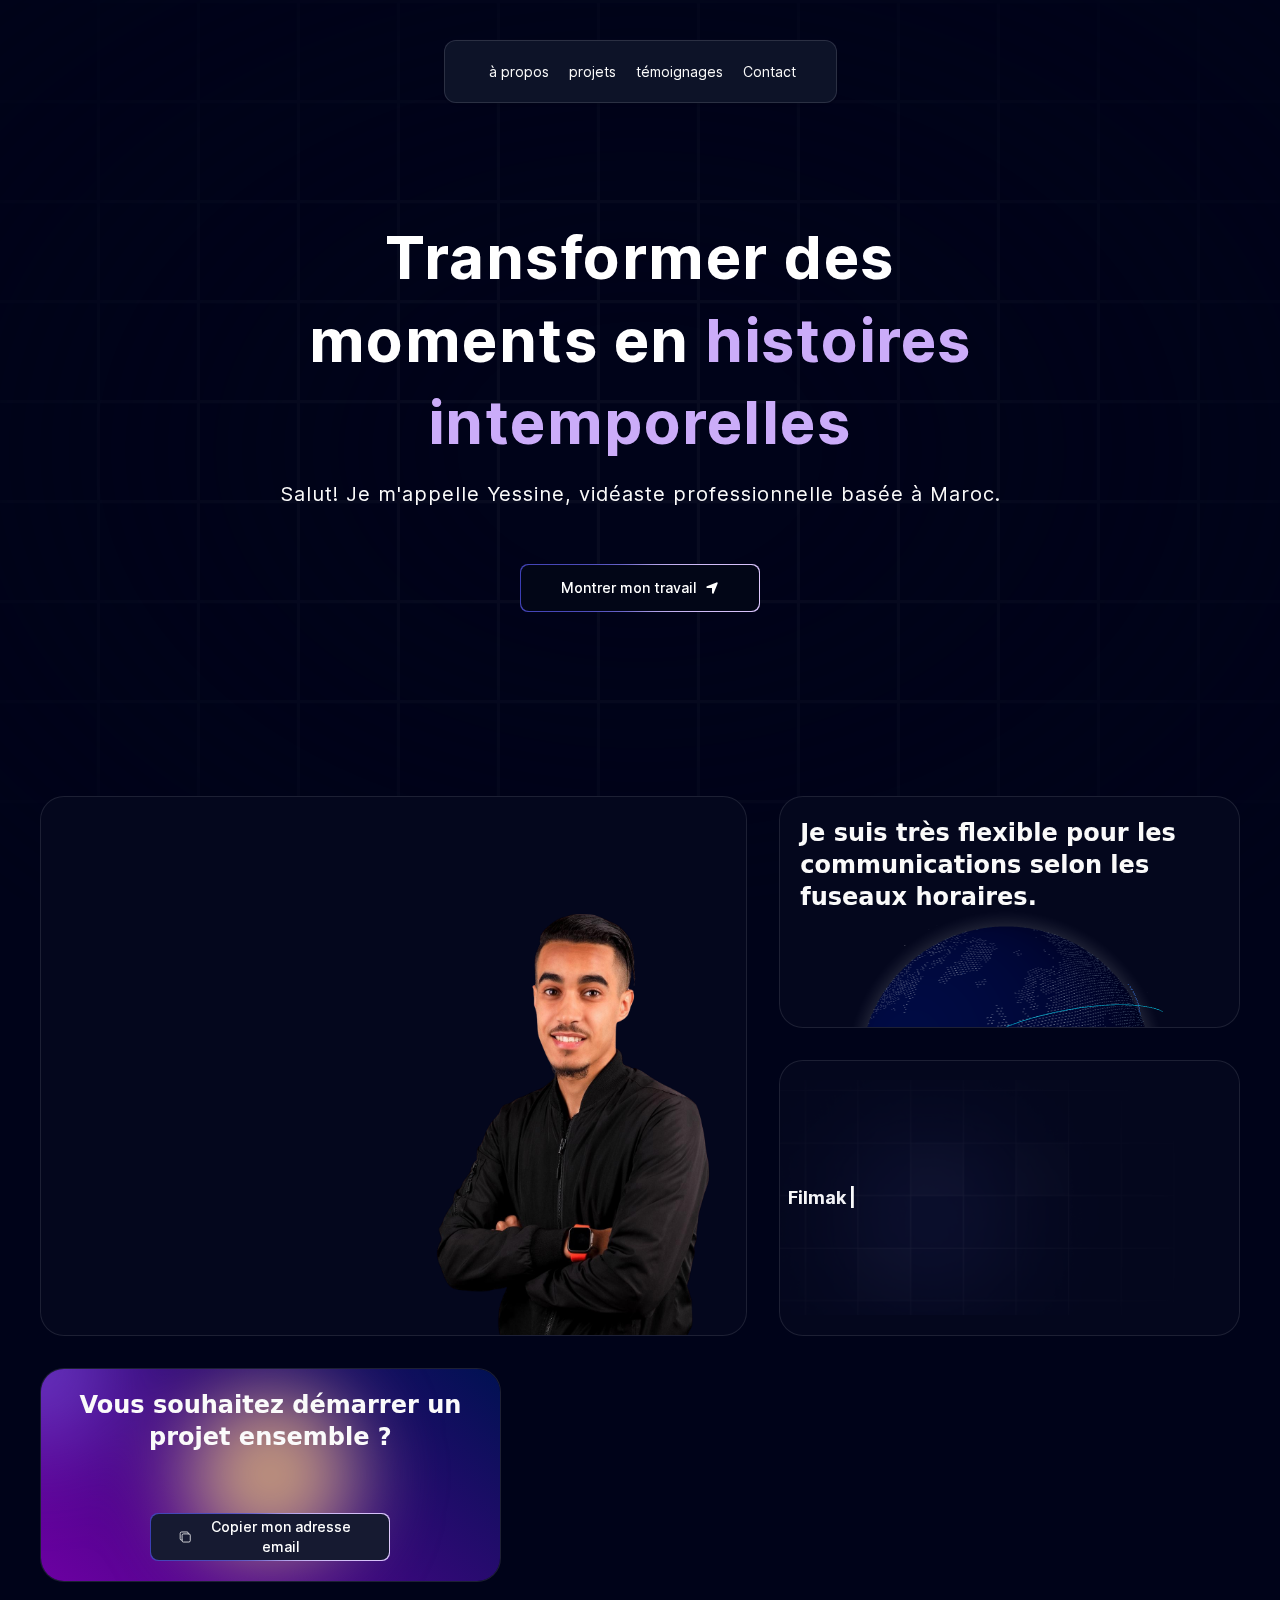
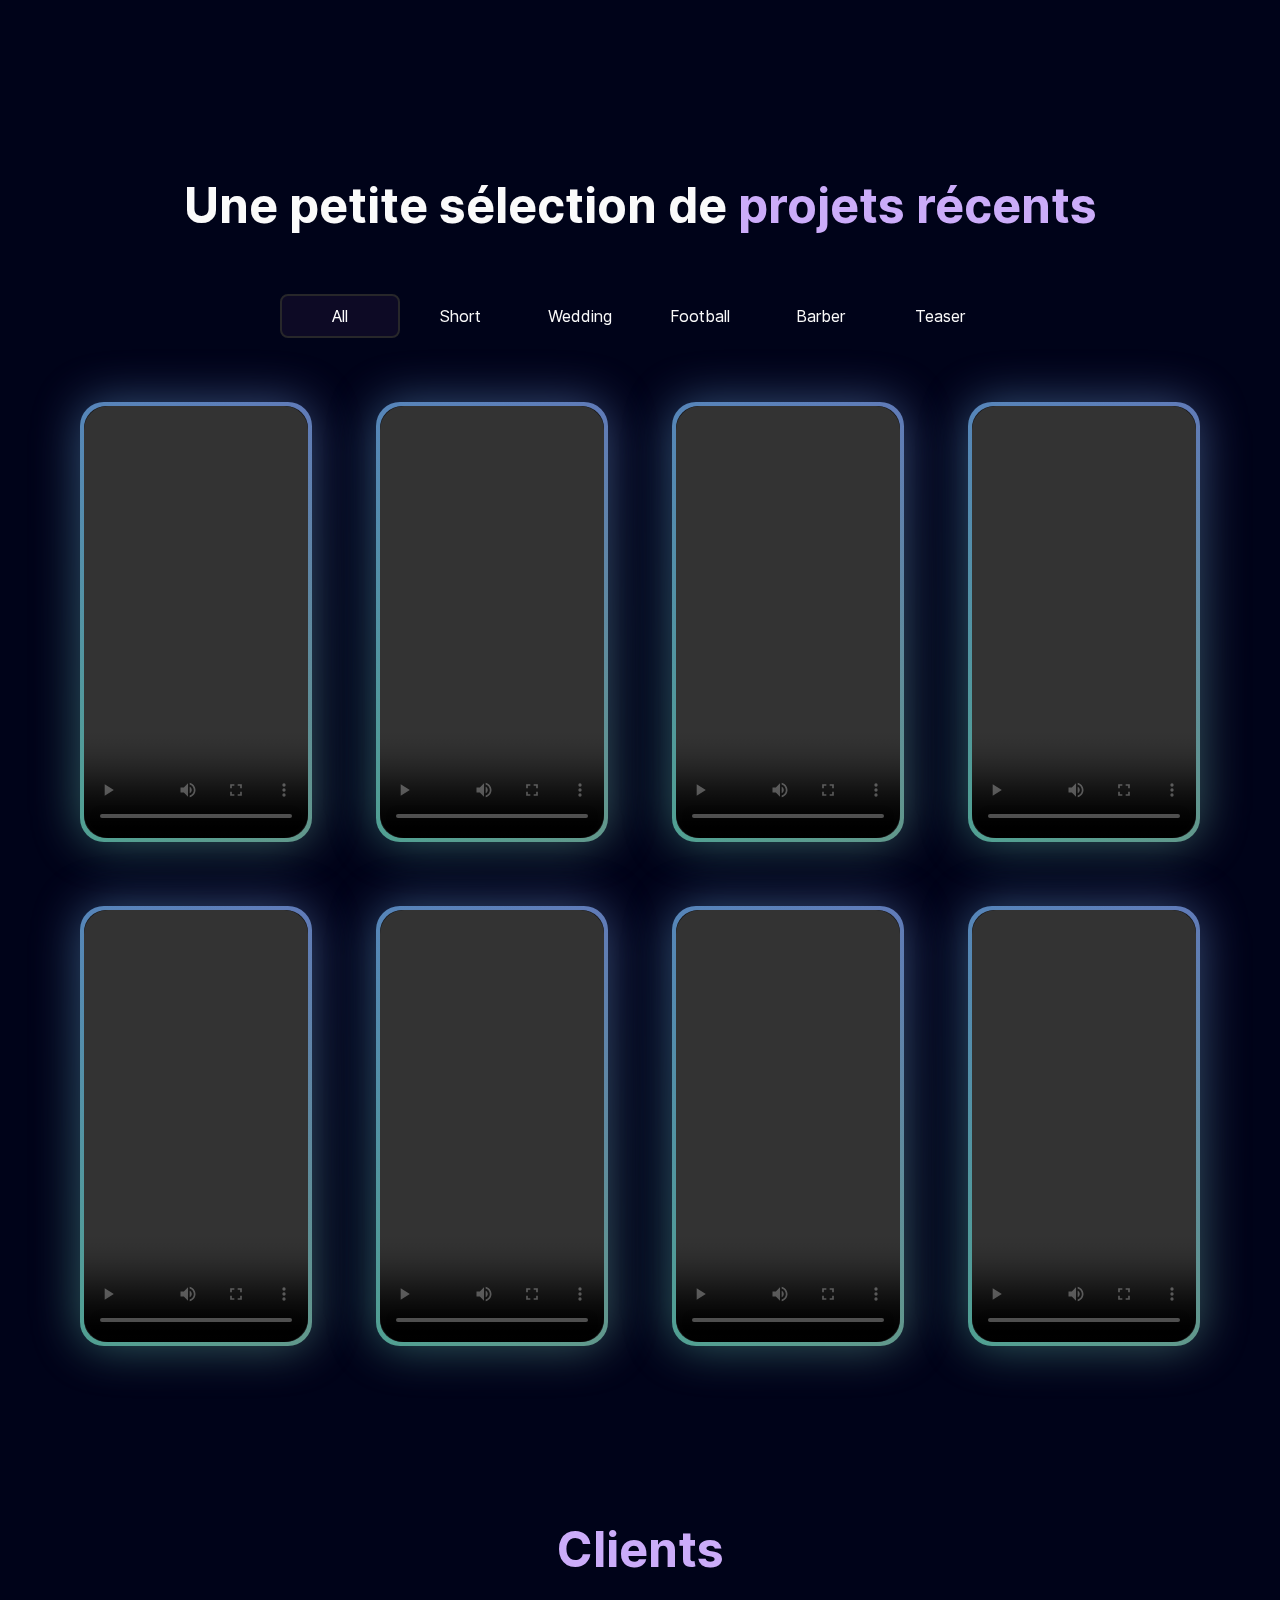
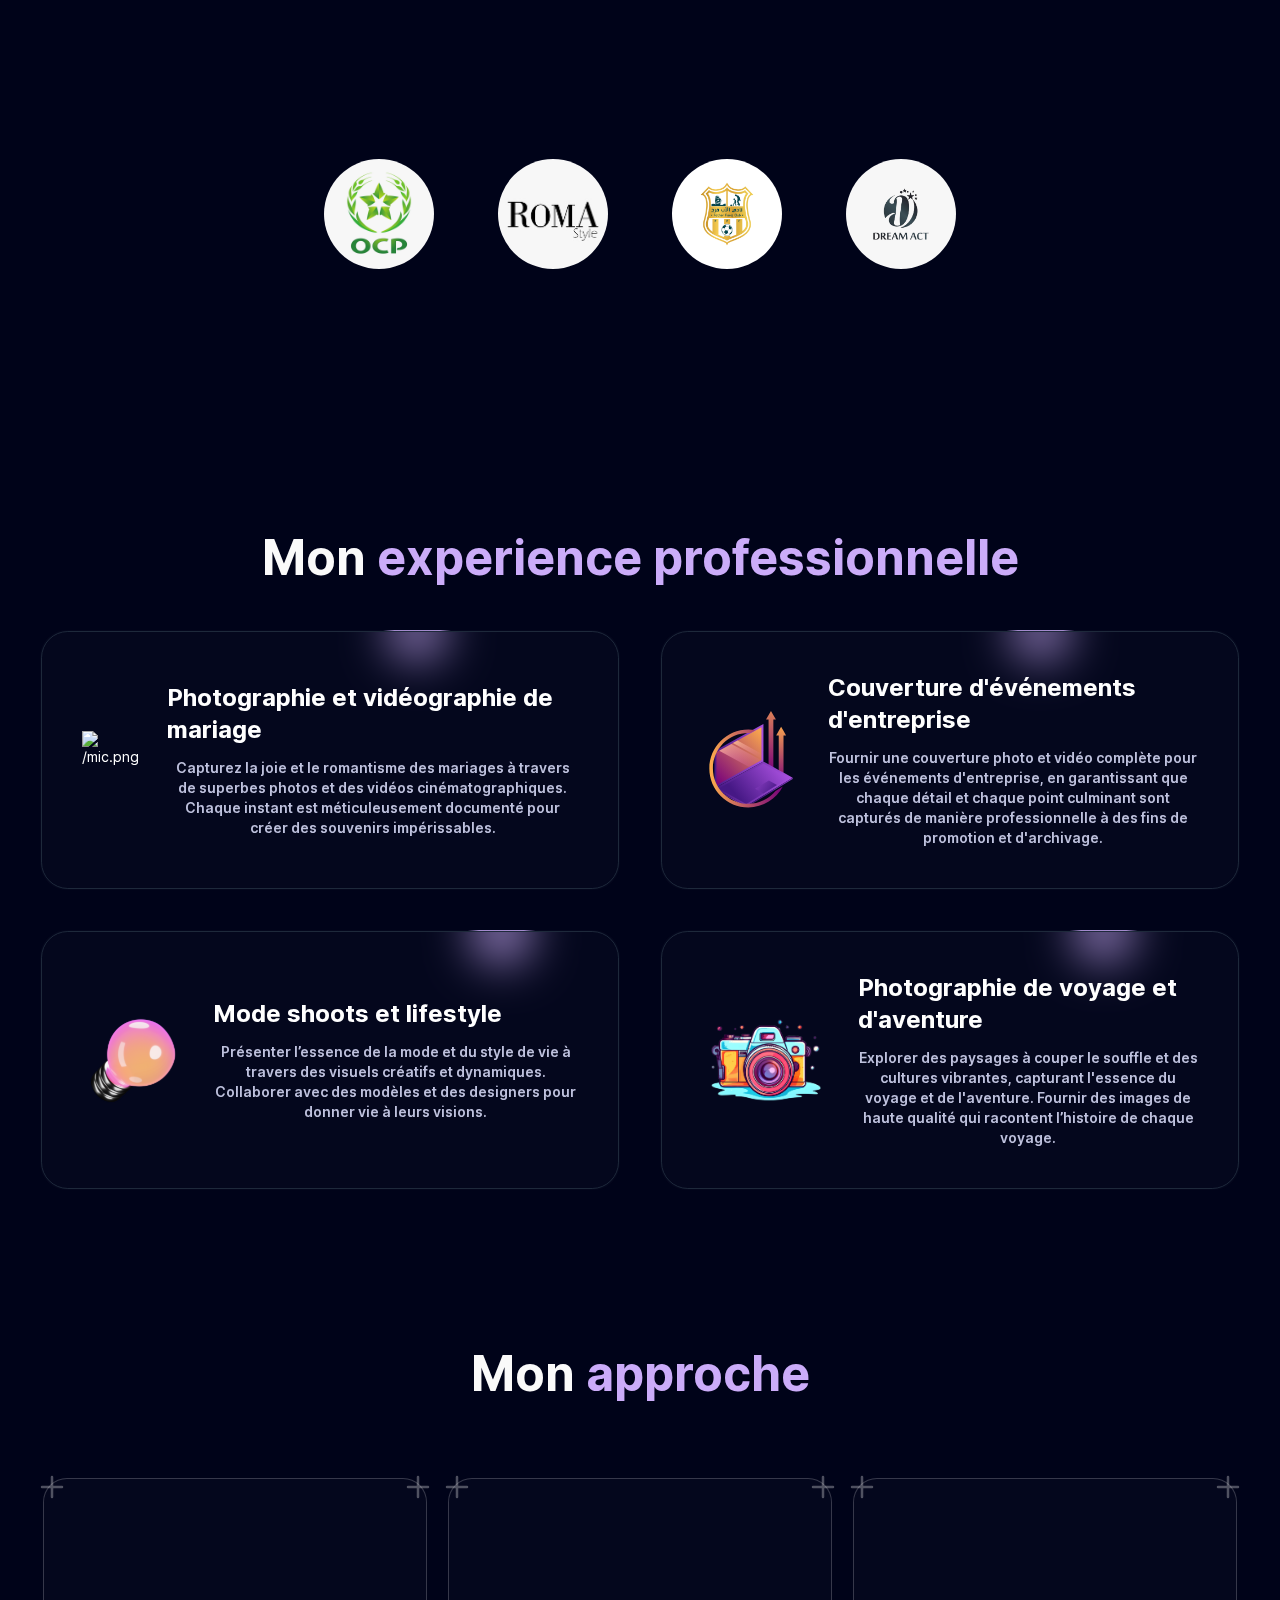
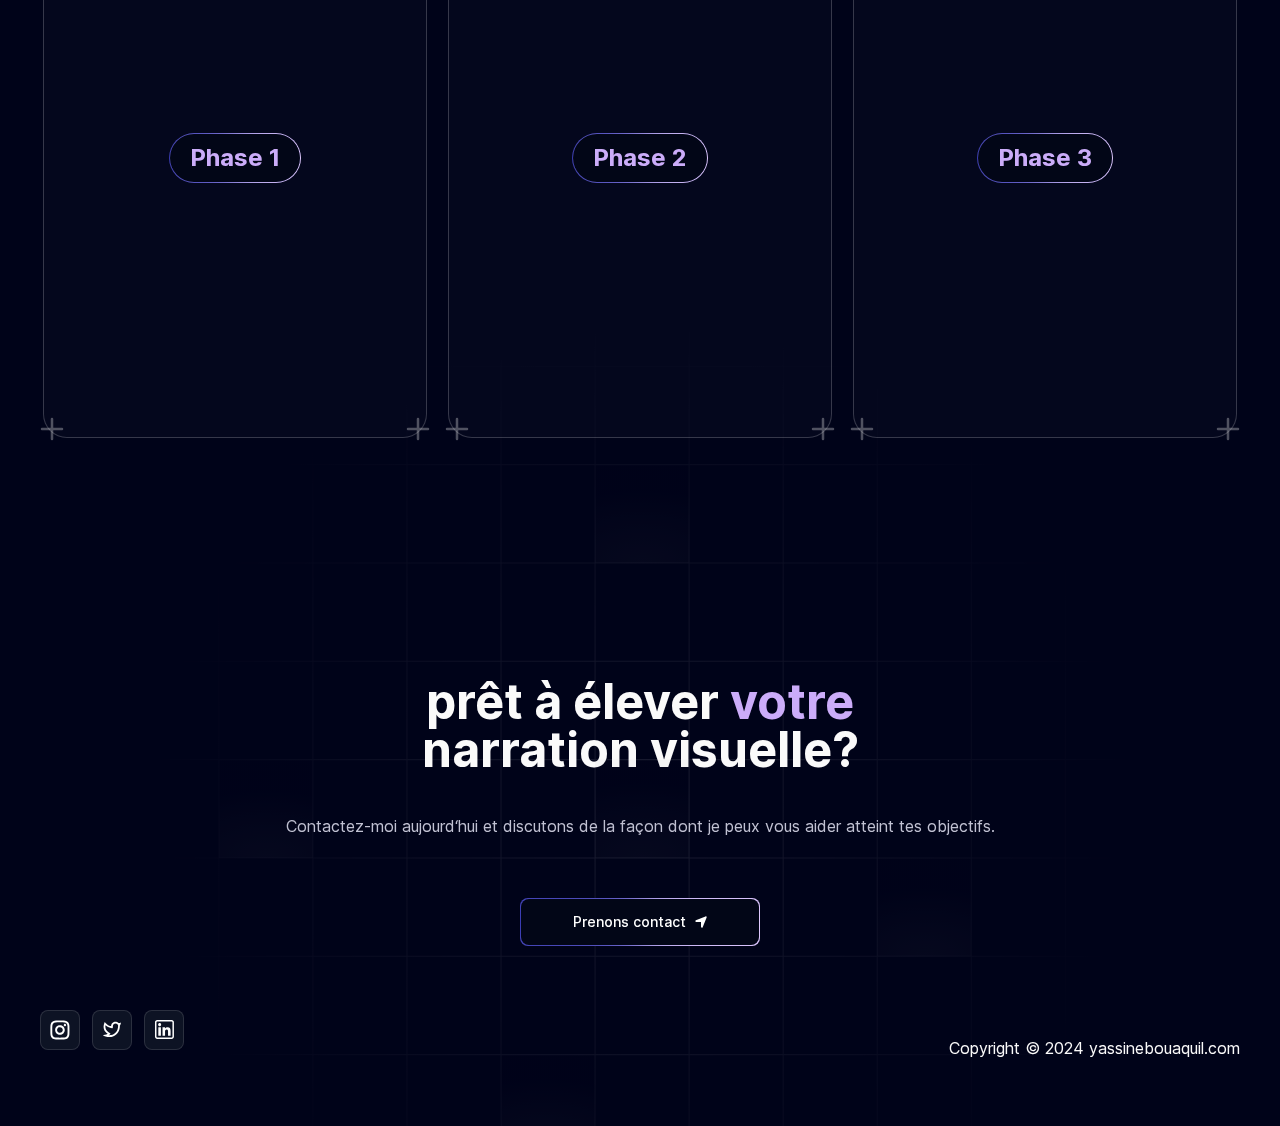
==== commit ab86409b: "ssss" ====
--- a/index.html
+++ b/index.html
@@ -1 +1 @@
-<!DOCTYPE html><html lang="en"><head><meta charSet="utf-8"/><meta name="viewport" content="width=device-width, initial-scale=1"/><link rel="stylesheet" href="/_next/static/css/c1837b11b11e1230.css" crossorigin="" data-precedence="next"/><link rel="preload" as="script" fetchPriority="low" href="/_next/static/chunks/webpack-dca2ebbbc3fee441.js" crossorigin=""/><script src="/_next/static/chunks/fd9d1056-f28c096f0f58927f.js" async="" crossorigin=""></script><script src="/_next/static/chunks/396464d2-e9101458c829f967.js" async="" crossorigin=""></script><script src="/_next/static/chunks/663-19cb1f3aa8b247c9.js" async="" crossorigin=""></script><script src="/_next/static/chunks/main-app-0480d211b68db676.js" async="" crossorigin=""></script><script src="/_next/static/chunks/66-004ca9500776bfc8.js" async=""></script><script src="/_next/static/chunks/app/page-f4e0901b42493ae9.js" async=""></script><script src="/_next/static/chunks/app/layout-f57a6bc3eb2afe01.js" async=""></script><link rel="icon" href="/jsm-logo.png" sizes="any"/><title>Yessine Portfolio</title><meta name="description" content="Modern &amp; Minimal JS Mastery Portfolio"/><script src="/_next/static/chunks/polyfills-c67a75d1b6f99dc8.js" crossorigin="" noModule=""></script></head><body class="__className_aaf875"><script>!function(){try{var d=document.documentElement,c=d.classList;c.remove('light','dark');var e=localStorage.getItem('theme');if('system'===e||(!e&&false)){var t='(prefers-color-scheme: dark)',m=window.matchMedia(t);if(m.media!==t||m.matches){d.style.colorScheme = 'dark';c.add('dark')}else{d.style.colorScheme = 'light';c.add('light')}}else if(e){c.add(e|| '')}else{c.add('dark')}if(e==='light'||e==='dark'||!e)d.style.colorScheme=e||'dark'}catch(e){}}()</script><main class="relative bg-black-100 flex justify-center items-center flex-col overflow-hidden mx-auto sm:px-10 px-5"><div class="max-w-7xl w-full"><div class="flex max-w-fit md:min-w-[70vw] lg:min-w-fit fixed z-[5000] top-10 inset-x-0 mx-auto px-10 py-5 rounded-lg border border-black/.1 shadow-[0px_2px_3px_-1px_rgba(0,0,0,0.1),0px_1px_0px_0px_rgba(25,28,33,0.02),0px_0px_0px_1px_rgba(25,28,33,0.08)] items-center justify-center space-x-4" style="backdrop-filter:blur(16px) saturate(180%);background-color:rgba(17, 25, 40, 0.75);border-radius:12px;border:1px solid rgba(255, 255, 255, 0.125);opacity:1;transform:translateY(-100px) translateZ(0)"><a class="relative dark:text-neutral-50 items-center flex space-x-1 text-neutral-600 dark:hover:text-neutral-300 hover:text-neutral-500" href="#about"><span class="block sm:hidden"></span><span class=" text-sm !cursor-pointer">About</span></a><a class="relative dark:text-neutral-50 items-center flex space-x-1 text-neutral-600 dark:hover:text-neutral-300 hover:text-neutral-500" href="#projects"><span class="block sm:hidden"></span><span class=" text-sm !cursor-pointer">Projects</span></a><a class="relative dark:text-neutral-50 items-center flex space-x-1 text-neutral-600 dark:hover:text-neutral-300 hover:text-neutral-500" href="#testimonials"><span class="block sm:hidden"></span><span class=" text-sm !cursor-pointer">Testimonials</span></a><a class="relative dark:text-neutral-50 items-center flex space-x-1 text-neutral-600 dark:hover:text-neutral-300 hover:text-neutral-500" href="#contact"><span class="block sm:hidden"></span><span class=" text-sm !cursor-pointer">Contact</span></a></div><!--$!--><template data-dgst="BAILOUT_TO_CLIENT_SIDE_RENDERING"></template><!--/$--><!--$!--><template data-dgst="BAILOUT_TO_CLIENT_SIDE_RENDERING"></template><!--/$--><!--$!--><template data-dgst="BAILOUT_TO_CLIENT_SIDE_RENDERING"></template><!--/$--><!--$!--><template data-dgst="BAILOUT_TO_CLIENT_SIDE_RENDERING"></template><!--/$--><!--$!--><template data-dgst="BAILOUT_TO_CLIENT_SIDE_RENDERING"></template><!--/$--><!--$!--><template data-dgst="BAILOUT_TO_CLIENT_SIDE_RENDERING"></template><!--/$--><!--$!--><template data-dgst="BAILOUT_TO_CLIENT_SIDE_RENDERING"></template><!--/$--></div></main><script src="/_next/static/chunks/webpack-dca2ebbbc3fee441.js" crossorigin="" async=""></script><script>(self.__next_f=self.__next_f||[]).push([0]);self.__next_f.push([2,null])</script><script>self.__next_f.push([1,"1:HL[\"/_next/static/css/c1837b11b11e1230.css\",\"style\",{\"crossOrigin\":\"\"}]\n0:\"$L2\"\n"])</script><script>self.__next_f.push([1,"3:I[47690,[],\"\"]\n5:I[77831,[],\"\"]\n6:I[51549,[\"66\",\"static/chunks/66-004ca9500776bfc8.js\",\"931\",\"static/chunks/app/page-f4e0901b42493ae9.js\"],\"\"]\n7:I[87407,[\"185\",\"static/chunks/app/layout-f57a6bc3eb2afe01.js\"],\"ThemeProvider\"]\n8:I[5613,[],\"\"]\n9:I[31778,[],\"\"]\nb:[]\n"])</script><script>self.__next_f.push([1,"2:[[[\"$\",\"link\",\"0\",{\"rel\":\"stylesheet\",\"href\":\"/_next/static/css/c1837b11b11e1230.css\",\"precedence\":\"next\",\"crossOrigin\":\"\"}]],[\"$\",\"$L3\",null,{\"buildId\":\"mo_3Ght9N8NGBgFIgn_Oc\",\"assetPrefix\":\"\",\"initialCanonicalUrl\":\"/\",\"initialTree\":[\"\",{\"children\":[\"__PAGE__\",{}]},\"$undefined\",\"$undefined\",true],\"initialSeedData\":[\"\",{\"children\":[\"__PAGE__\",{},[\"$L4\",[\"$\",\"$L5\",null,{\"propsForComponent\":{\"params\":{}},\"Component\":\"$6\",\"isStaticGeneration\":true}],null]]},[null,[\"$\",\"html\",null,{\"lang\":\"en\",\"suppressHydrationWarning\":true,\"children\":[[\"$\",\"head\",null,{\"children\":[\"$\",\"link\",null,{\"rel\":\"icon\",\"href\":\"/jsm-logo.png\",\"sizes\":\"any\"}]}],[\"$\",\"body\",null,{\"className\":\"__className_aaf875\",\"children\":[\"$\",\"$L7\",null,{\"attribute\":\"class\",\"defaultTheme\":\"dark\",\"enableSystem\":true,\"disableTransitionOnChange\":true,\"children\":[\"$\",\"$L8\",null,{\"parallelRouterKey\":\"children\",\"segmentPath\":[\"children\"],\"loading\":\"$undefined\",\"loadingStyles\":\"$undefined\",\"loadingScripts\":\"$undefined\",\"hasLoading\":false,\"error\":\"$undefined\",\"errorStyles\":\"$undefined\",\"errorScripts\":\"$undefined\",\"template\":[\"$\",\"$L9\",null,{}],\"templateStyles\":\"$undefined\",\"templateScripts\":\"$undefined\",\"notFound\":[[\"$\",\"title\",null,{\"children\":\"404: This page could not be found.\"}],[\"$\",\"div\",null,{\"style\":{\"fontFamily\":\"system-ui,\\\"Segoe UI\\\",Roboto,Helvetica,Arial,sans-serif,\\\"Apple Color Emoji\\\",\\\"Segoe UI Emoji\\\"\",\"height\":\"100vh\",\"textAlign\":\"center\",\"display\":\"flex\",\"flexDirection\":\"column\",\"alignItems\":\"center\",\"justifyContent\":\"center\"},\"children\":[\"$\",\"div\",null,{\"children\":[[\"$\",\"style\",null,{\"dangerouslySetInnerHTML\":{\"__html\":\"body{color:#000;background:#fff;margin:0}.next-error-h1{border-right:1px solid rgba(0,0,0,.3)}@media (prefers-color-scheme:dark){body{color:#fff;background:#000}.next-error-h1{border-right:1px solid rgba(255,255,255,.3)}}\"}}],[\"$\",\"h1\",null,{\"className\":\"next-error-h1\",\"style\":{\"display\":\"inline-block\",\"margin\":\"0 20px 0 0\",\"padding\":\"0 23px 0 0\",\"fontSize\":24,\"fontWeight\":500,\"verticalAlign\":\"top\",\"lineHeight\":\"49px\"},\"children\":\"404\"}],[\"$\",\"div\",null,{\"style\":{\"display\":\"inline-block\"},\"children\":[\"$\",\"h2\",null,{\"style\":{\"fontSize\":14,\"fontWeight\":400,\"lineHeight\":\"49px\",\"margin\":0},\"children\":\"This page could not be found.\"}]}]]}]}]],\"notFoundStyles\":[],\"styles\":null}]}]}]]}],null]],\"initialHead\":[false,\"$La\"],\"globalErrorComponent\":{},\"missingSlots\":\"$Wb\"}]]\n"])</script><script>self.__next_f.push([1,"a:[[\"$\",\"meta\",\"0\",{\"name\":\"viewport\",\"content\":\"width=device-width, initial-scale=1\"}],[\"$\",\"meta\",\"1\",{\"charSet\":\"utf-8\"}],[\"$\",\"title\",\"2\",{\"children\":\"Yessine Portfolio\"}],[\"$\",\"meta\",\"3\",{\"name\":\"description\",\"content\":\"Modern \u0026 Minimal JS Mastery Portfolio\"}]]\n4:null\n"])</script><script>self.__next_f.push([1,""])</script></body></html>+<!DOCTYPE html><html lang="en"><head><meta charSet="utf-8"/><meta name="viewport" content="width=device-width, initial-scale=1"/><link rel="stylesheet" href="/_next/static/css/d41428c2951a7dab.css" crossorigin="" data-precedence="next"/><link rel="preload" as="script" fetchPriority="low" href="/_next/static/chunks/webpack-5cdeeb41f08218b2.js" crossorigin=""/><script src="/_next/static/chunks/fd9d1056-f28c096f0f58927f.js" async="" crossorigin=""></script><script src="/_next/static/chunks/396464d2-e9101458c829f967.js" async="" crossorigin=""></script><script src="/_next/static/chunks/663-19cb1f3aa8b247c9.js" async="" crossorigin=""></script><script src="/_next/static/chunks/main-app-fb3ccc897c2e2425.js" async="" crossorigin=""></script><script src="/_next/static/chunks/66-004ca9500776bfc8.js" async=""></script><script src="/_next/static/chunks/app/page-66f17995cb2d0264.js" async=""></script><script src="/_next/static/chunks/app/layout-1463bdc79a9e9911.js" async=""></script><link rel="icon" href="/jsm-logo.png" sizes="any"/><title>Yessine Portfolio</title><meta name="description" content="Modern &amp; Minimal JS Mastery Portfolio"/><script src="/_next/static/chunks/polyfills-c67a75d1b6f99dc8.js" crossorigin="" noModule=""></script></head><body class="__className_aaf875"><script>!function(){try{var d=document.documentElement,c=d.classList;c.remove('light','dark');var e=localStorage.getItem('theme');if('system'===e||(!e&&false)){var t='(prefers-color-scheme: dark)',m=window.matchMedia(t);if(m.media!==t||m.matches){d.style.colorScheme = 'dark';c.add('dark')}else{d.style.colorScheme = 'light';c.add('light')}}else if(e){c.add(e|| '')}else{c.add('dark')}if(e==='light'||e==='dark'||!e)d.style.colorScheme=e||'dark'}catch(e){}}()</script><main class="relative bg-black-100 flex justify-center items-center flex-col overflow-hidden mx-auto sm:px-10 px-5"><div class="max-w-7xl w-full"><div class="flex max-w-fit md:min-w-[70vw] lg:min-w-fit fixed z-[5000] top-10 inset-x-0 mx-auto px-10 py-5 rounded-lg border border-black/.1 shadow-[0px_2px_3px_-1px_rgba(0,0,0,0.1),0px_1px_0px_0px_rgba(25,28,33,0.02),0px_0px_0px_1px_rgba(25,28,33,0.08)] items-center justify-center space-x-4" style="backdrop-filter:blur(16px) saturate(180%);background-color:rgba(17, 25, 40, 0.75);border-radius:12px;border:1px solid rgba(255, 255, 255, 0.125);opacity:1;transform:translateY(-100px) translateZ(0)"><a class="relative dark:text-neutral-50 items-center box-border flex space-x-1 text-neutral-600 dark:hover:text-neutral-300 hover:text-neutral-500" href="#about"><span class="block sm:hidden"></span><span class=" text-[10px] lg:text-[14px] !cursor-pointer">à propos</span></a><a class="relative dark:text-neutral-50 items-center box-border flex space-x-1 text-neutral-600 dark:hover:text-neutral-300 hover:text-neutral-500" href="#projects"><span class="block sm:hidden"></span><span class=" text-[10px] lg:text-[14px] !cursor-pointer">projets</span></a><a class="relative dark:text-neutral-50 items-center box-border flex space-x-1 text-neutral-600 dark:hover:text-neutral-300 hover:text-neutral-500" href="#testimonials"><span class="block sm:hidden"></span><span class=" text-[10px] lg:text-[14px] !cursor-pointer">témoignages</span></a><a class="relative dark:text-neutral-50 items-center box-border flex space-x-1 text-neutral-600 dark:hover:text-neutral-300 hover:text-neutral-500" href="#contact"><span class="block sm:hidden"></span><span class=" text-[10px] lg:text-[14px] !cursor-pointer">Contact</span></a></div><!--$!--><template data-dgst="BAILOUT_TO_CLIENT_SIDE_RENDERING"></template><!--/$--><!--$!--><template data-dgst="BAILOUT_TO_CLIENT_SIDE_RENDERING"></template><!--/$--><!--$!--><template data-dgst="BAILOUT_TO_CLIENT_SIDE_RENDERING"></template><!--/$--><!--$!--><template data-dgst="BAILOUT_TO_CLIENT_SIDE_RENDERING"></template><!--/$--><!--$!--><template data-dgst="BAILOUT_TO_CLIENT_SIDE_RENDERING"></template><!--/$--><!--$!--><template data-dgst="BAILOUT_TO_CLIENT_SIDE_RENDERING"></template><!--/$--><!--$!--><template data-dgst="BAILOUT_TO_CLIENT_SIDE_RENDERING"></template><!--/$--></div></main><script src="/_next/static/chunks/webpack-5cdeeb41f08218b2.js" crossorigin="" async=""></script><script>(self.__next_f=self.__next_f||[]).push([0]);self.__next_f.push([2,null])</script><script>self.__next_f.push([1,"1:HL[\"/_next/static/css/d41428c2951a7dab.css\",\"style\",{\"crossOrigin\":\"\"}]\n0:\"$L2\"\n"])</script><script>self.__next_f.push([1,"3:I[47690,[],\"\"]\n5:I[77831,[],\"\"]\n6:I[51549,[\"66\",\"static/chunks/66-004ca9500776bfc8.js\",\"931\",\"static/chunks/app/page-66f17995cb2d0264.js\"],\"\"]\n7:I[87407,[\"185\",\"static/chunks/app/layout-1463bdc79a9e9911.js\"],\"ThemeProvider\"]\n8:I[5613,[],\"\"]\n9:I[31778,[],\"\"]\nb:[]\n"])</script><script>self.__next_f.push([1,"2:[[[\"$\",\"link\",\"0\",{\"rel\":\"stylesheet\",\"href\":\"/_next/static/css/d41428c2951a7dab.css\",\"precedence\":\"next\",\"crossOrigin\":\"\"}]],[\"$\",\"$L3\",null,{\"buildId\":\"b7u0v3yCLEqtRuMc2payz\",\"assetPrefix\":\"\",\"initialCanonicalUrl\":\"/\",\"initialTree\":[\"\",{\"children\":[\"__PAGE__\",{}]},\"$undefined\",\"$undefined\",true],\"initialSeedData\":[\"\",{\"children\":[\"__PAGE__\",{},[\"$L4\",[\"$\",\"$L5\",null,{\"propsForComponent\":{\"params\":{}},\"Component\":\"$6\",\"isStaticGeneration\":true}],null]]},[null,[\"$\",\"html\",null,{\"lang\":\"en\",\"suppressHydrationWarning\":true,\"children\":[[\"$\",\"head\",null,{\"children\":[\"$\",\"link\",null,{\"rel\":\"icon\",\"href\":\"/jsm-logo.png\",\"sizes\":\"any\"}]}],[\"$\",\"body\",null,{\"className\":\"__className_aaf875\",\"children\":[\"$\",\"$L7\",null,{\"attribute\":\"class\",\"defaultTheme\":\"dark\",\"enableSystem\":true,\"disableTransitionOnChange\":true,\"children\":[\"$\",\"$L8\",null,{\"parallelRouterKey\":\"children\",\"segmentPath\":[\"children\"],\"loading\":\"$undefined\",\"loadingStyles\":\"$undefined\",\"loadingScripts\":\"$undefined\",\"hasLoading\":false,\"error\":\"$undefined\",\"errorStyles\":\"$undefined\",\"errorScripts\":\"$undefined\",\"template\":[\"$\",\"$L9\",null,{}],\"templateStyles\":\"$undefined\",\"templateScripts\":\"$undefined\",\"notFound\":[[\"$\",\"title\",null,{\"children\":\"404: This page could not be found.\"}],[\"$\",\"div\",null,{\"style\":{\"fontFamily\":\"system-ui,\\\"Segoe UI\\\",Roboto,Helvetica,Arial,sans-serif,\\\"Apple Color Emoji\\\",\\\"Segoe UI Emoji\\\"\",\"height\":\"100vh\",\"textAlign\":\"center\",\"display\":\"flex\",\"flexDirection\":\"column\",\"alignItems\":\"center\",\"justifyContent\":\"center\"},\"children\":[\"$\",\"div\",null,{\"children\":[[\"$\",\"style\",null,{\"dangerouslySetInnerHTML\":{\"__html\":\"body{color:#000;background:#fff;margin:0}.next-error-h1{border-right:1px solid rgba(0,0,0,.3)}@media (prefers-color-scheme:dark){body{color:#fff;background:#000}.next-error-h1{border-right:1px solid rgba(255,255,255,.3)}}\"}}],[\"$\",\"h1\",null,{\"className\":\"next-error-h1\",\"style\":{\"display\":\"inline-block\",\"margin\":\"0 20px 0 0\",\"padding\":\"0 23px 0 0\",\"fontSize\":24,\"fontWeight\":500,\"verticalAlign\":\"top\",\"lineHeight\":\"49px\"},\"children\":\"404\"}],[\"$\",\"div\",null,{\"style\":{\"display\":\"inline-block\"},\"children\":[\"$\",\"h2\",null,{\"style\":{\"fontSize\":14,\"fontWeight\":400,\"lineHeight\":\"49px\",\"margin\":0},\"children\":\"This page could not be found.\"}]}]]}]}]],\"notFoundStyles\":[],\"styles\":null}]}]}]]}],null]],\"initialHead\":[false,\"$La\"],\"globalErrorComponent\":{},\"missingSlots\":\"$Wb\"}]]\n"])</script><script>self.__next_f.push([1,"a:[[\"$\",\"meta\",\"0\",{\"name\":\"viewport\",\"content\":\"width=device-width, initial-scale=1\"}],[\"$\",\"meta\",\"1\",{\"charSet\":\"utf-8\"}],[\"$\",\"title\",\"2\",{\"children\":\"Yessine Portfolio\"}],[\"$\",\"meta\",\"3\",{\"name\":\"description\",\"content\":\"Modern \u0026 Minimal JS Mastery Portfolio\"}]]\n4:null\n"])</script><script>self.__next_f.push([1,""])</script></body></html>--- a/_next/static/css/d41428c2951a7dab.css
+++ b/_next/static/css/d41428c2951a7dab.css
@@ -0,0 +1,5 @@
+@font-face{font-family:__Inter_aaf875;font-style:normal;font-weight:100 900;font-display:swap;src:url(/_next/static/media/ec159349637c90ad-s.woff2) format("woff2");unicode-range:u+0460-052f,u+1c80-1c88,u+20b4,u+2de0-2dff,u+a640-a69f,u+fe2e-fe2f}@font-face{font-family:__Inter_aaf875;font-style:normal;font-weight:100 900;font-display:swap;src:url(/_next/static/media/513657b02c5c193f-s.woff2) format("woff2");unicode-range:u+0301,u+0400-045f,u+0490-0491,u+04b0-04b1,u+2116}@font-face{font-family:__Inter_aaf875;font-style:normal;font-weight:100 900;font-display:swap;src:url(/_next/static/media/fd4db3eb5472fc27-s.woff2) format("woff2");unicode-range:u+1f??}@font-face{font-family:__Inter_aaf875;font-style:normal;font-weight:100 900;font-display:swap;src:url(/_next/static/media/51ed15f9841b9f9d-s.woff2) format("woff2");unicode-range:u+0370-0377,u+037a-037f,u+0384-038a,u+038c,u+038e-03a1,u+03a3-03ff}@font-face{font-family:__Inter_aaf875;font-style:normal;font-weight:100 900;font-display:swap;src:url(/_next/static/media/05a31a2ca4975f99-s.woff2) format("woff2");unicode-range:u+0102-0103,u+0110-0111,u+0128-0129,u+0168-0169,u+01a0-01a1,u+01af-01b0,u+0300-0301,u+0303-0304,u+0308-0309,u+0323,u+0329,u+1ea0-1ef9,u+20ab}@font-face{font-family:__Inter_aaf875;font-style:normal;font-weight:100 900;font-display:swap;src:url(/_next/static/media/d6b16ce4a6175f26-s.woff2) format("woff2");unicode-range:u+0100-02af,u+0304,u+0308,u+0329,u+1e00-1e9f,u+1ef2-1eff,u+2020,u+20a0-20ab,u+20ad-20c0,u+2113,u+2c60-2c7f,u+a720-a7ff}@font-face{font-family:__Inter_aaf875;font-style:normal;font-weight:100 900;font-display:swap;src:url(/_next/static/media/c9a5bc6a7c948fb0-s.p.woff2) format("woff2");unicode-range:u+00??,u+0131,u+0152-0153,u+02bb-02bc,u+02c6,u+02da,u+02dc,u+0304,u+0308,u+0329,u+2000-206f,u+2074,u+20ac,u+2122,u+2191,u+2193,u+2212,u+2215,u+feff,u+fffd}@font-face{font-family:__Inter_Fallback_aaf875;src:local("Arial");ascent-override:90.20%;descent-override:22.48%;line-gap-override:0.00%;size-adjust:107.40%}.__className_aaf875{font-family:__Inter_aaf875,__Inter_Fallback_aaf875;font-style:normal}
+
+/*
+! tailwindcss v3.4.4 | MIT License | https://tailwindcss.com
+*/*,:after,:before{box-sizing:border-box;border:0 solid #e5e7eb}:after,:before{--tw-content:""}:host,html{line-height:1.5;-webkit-text-size-adjust:100%;-moz-tab-size:4;-o-tab-size:4;tab-size:4;font-family:ui-sans-serif,system-ui,sans-serif,Apple Color Emoji,Segoe UI Emoji,Segoe UI Symbol,Noto Color Emoji;font-feature-settings:normal;font-variation-settings:normal;-webkit-tap-highlight-color:transparent}body{margin:0;line-height:inherit}hr{height:0;color:inherit;border-top-width:1px}abbr:where([title]){-webkit-text-decoration:underline dotted;text-decoration:underline dotted}h1,h2,h3,h4,h5,h6{font-size:inherit;font-weight:inherit}a{color:inherit;text-decoration:inherit}b,strong{font-weight:bolder}code,kbd,pre,samp{font-family:ui-monospace,SFMono-Regular,Menlo,Monaco,Consolas,Liberation Mono,Courier New,monospace;font-feature-settings:normal;font-variation-settings:normal;font-size:1em}small{font-size:80%}sub,sup{font-size:75%;line-height:0;position:relative;vertical-align:baseline}sub{bottom:-.25em}sup{top:-.5em}table{text-indent:0;border-color:inherit;border-collapse:collapse}button,input,optgroup,select,textarea{font-family:inherit;font-feature-settings:inherit;font-variation-settings:inherit;font-size:100%;font-weight:inherit;line-height:inherit;letter-spacing:inherit;color:inherit;margin:0;padding:0}button,select{text-transform:none}button,input:where([type=button]),input:where([type=reset]),input:where([type=submit]){-webkit-appearance:button;background-color:transparent;background-image:none}:-moz-focusring{outline:auto}:-moz-ui-invalid{box-shadow:none}progress{vertical-align:baseline}::-webkit-inner-spin-button,::-webkit-outer-spin-button{height:auto}[type=search]{-webkit-appearance:textfield;outline-offset:-2px}::-webkit-search-decoration{-webkit-appearance:none}::-webkit-file-upload-button{-webkit-appearance:button;font:inherit}summary{display:list-item}blockquote,dd,dl,figure,h1,h2,h3,h4,h5,h6,hr,p,pre{margin:0}fieldset{margin:0}fieldset,legend{padding:0}menu,ol,ul{list-style:none;margin:0;padding:0}dialog{padding:0}textarea{resize:vertical}input::-moz-placeholder,textarea::-moz-placeholder{opacity:1;color:#9ca3af}input::placeholder,textarea::placeholder{opacity:1;color:#9ca3af}[role=button],button{cursor:pointer}:disabled{cursor:default}audio,canvas,embed,iframe,img,object,svg,video{display:block;vertical-align:middle}img,video{max-width:100%;height:auto}[hidden]{display:none}:root{--inherit:inherit;--current:currentColor;--transparent:transparent;--black-100:#000319;--black-200:rgba(17,25,40,.75);--black-300:hsla(0,0%,100%,.125);--black:#000;--white-100:#bec1dd;--white-200:#c1c2d3;--white:#fff;--slate-50:#f8fafc;--slate-100:#f1f5f9;--slate-200:#e2e8f0;--slate-300:#cbd5e1;--slate-400:#94a3b8;--slate-500:#64748b;--slate-600:#475569;--slate-700:#334155;--slate-800:#1e293b;--slate-900:#0f172a;--slate-950:#020617;--gray-50:#f9fafb;--gray-100:#f3f4f6;--gray-200:#e5e7eb;--gray-300:#d1d5db;--gray-400:#9ca3af;--gray-500:#6b7280;--gray-600:#4b5563;--gray-700:#374151;--gray-800:#1f2937;--gray-900:#111827;--gray-950:#030712;--zinc-50:#fafafa;--zinc-100:#f4f4f5;--zinc-200:#e4e4e7;--zinc-300:#d4d4d8;--zinc-400:#a1a1aa;--zinc-500:#71717a;--zinc-600:#52525b;--zinc-700:#3f3f46;--zinc-800:#27272a;--zinc-900:#18181b;--zinc-950:#09090b;--neutral-50:#fafafa;--neutral-100:#f5f5f5;--neutral-200:#e5e5e5;--neutral-300:#d4d4d4;--neutral-400:#a3a3a3;--neutral-500:#737373;--neutral-600:#525252;--neutral-700:#404040;--neutral-800:#262626;--neutral-900:#171717;--neutral-950:#0a0a0a;--stone-50:#fafaf9;--stone-100:#f5f5f4;--stone-200:#e7e5e4;--stone-300:#d6d3d1;--stone-400:#a8a29e;--stone-500:#78716c;--stone-600:#57534e;--stone-700:#44403c;--stone-800:#292524;--stone-900:#1c1917;--stone-950:#0c0a09;--red-50:#fef2f2;--red-100:#fee2e2;--red-200:#fecaca;--red-300:#fca5a5;--red-400:#f87171;--red-500:#ef4444;--red-600:#dc2626;--red-700:#b91c1c;--red-800:#991b1b;--red-900:#7f1d1d;--red-950:#450a0a;--orange-50:#fff7ed;--orange-100:#ffedd5;--orange-200:#fed7aa;--orange-300:#fdba74;--orange-400:#fb923c;--orange-500:#f97316;--orange-600:#ea580c;--orange-700:#c2410c;--orange-800:#9a3412;--orange-900:#7c2d12;--orange-950:#431407;--amber-50:#fffbeb;--amber-100:#fef3c7;--amber-200:#fde68a;--amber-300:#fcd34d;--amber-400:#fbbf24;--amber-500:#f59e0b;--amber-600:#d97706;--amber-700:#b45309;--amber-800:#92400e;--amber-900:#78350f;--amber-950:#451a03;--yellow-50:#fefce8;--yellow-100:#fef9c3;--yellow-200:#fef08a;--yellow-300:#fde047;--yellow-400:#facc15;--yellow-500:#eab308;--yellow-600:#ca8a04;--yellow-700:#a16207;--yellow-800:#854d0e;--yellow-900:#713f12;--yellow-950:#422006;--lime-50:#f7fee7;--lime-100:#ecfccb;--lime-200:#d9f99d;--lime-300:#bef264;--lime-400:#a3e635;--lime-500:#84cc16;--lime-600:#65a30d;--lime-700:#4d7c0f;--lime-800:#3f6212;--lime-900:#365314;--lime-950:#1a2e05;--green-50:#f0fdf4;--green-100:#dcfce7;--green-200:#bbf7d0;--green-300:#86efac;--green-400:#4ade80;--green-500:#22c55e;--green-600:#16a34a;--green-700:#15803d;--green-800:#166534;--green-900:#14532d;--green-950:#052e16;--emerald-50:#ecfdf5;--emerald-100:#d1fae5;--emerald-200:#a7f3d0;--emerald-300:#6ee7b7;--emerald-400:#34d399;--emerald-500:#10b981;--emerald-600:#059669;--emerald-700:#047857;--emerald-800:#065f46;--emerald-900:#064e3b;--emerald-950:#022c22;--teal-50:#f0fdfa;--teal-100:#ccfbf1;--teal-200:#99f6e4;--teal-300:#5eead4;--teal-400:#2dd4bf;--teal-500:#14b8a6;--teal-600:#0d9488;--teal-700:#0f766e;--teal-800:#115e59;--teal-900:#134e4a;--teal-950:#042f2e;--cyan-50:#ecfeff;--cyan-100:#cffafe;--cyan-200:#a5f3fc;--cyan-300:#67e8f9;--cyan-400:#22d3ee;--cyan-500:#06b6d4;--cyan-600:#0891b2;--cyan-700:#0e7490;--cyan-800:#155e75;--cyan-900:#164e63;--cyan-950:#083344;--sky-50:#f0f9ff;--sky-100:#e0f2fe;--sky-200:#bae6fd;--sky-300:#7dd3fc;--sky-400:#38bdf8;--sky-500:#0ea5e9;--sky-600:#0284c7;--sky-700:#0369a1;--sky-800:#075985;--sky-900:#0c4a6e;--sky-950:#082f49;--blue-50:#eff6ff;--blue-100:#e4ecff;--blue-200:#bfdbfe;--blue-300:#93c5fd;--blue-400:#60a5fa;--blue-500:#3b82f6;--blue-600:#2563eb;--blue-700:#1d4ed8;--blue-800:#1e40af;--blue-900:#1e3a8a;--blue-950:#172554;--indigo-50:#eef2ff;--indigo-100:#e0e7ff;--indigo-200:#c7d2fe;--indigo-300:#a5b4fc;--indigo-400:#818cf8;--indigo-500:#6366f1;--indigo-600:#4f46e5;--indigo-700:#4338ca;--indigo-800:#3730a3;--indigo-900:#312e81;--indigo-950:#1e1b4b;--violet-50:#f5f3ff;--violet-100:#ede9fe;--violet-200:#ddd6fe;--violet-300:#c4b5fd;--violet-400:#a78bfa;--violet-500:#8b5cf6;--violet-600:#7c3aed;--violet-700:#6d28d9;--violet-800:#5b21b6;--violet-900:#4c1d95;--violet-950:#2e1065;--purple:#cbacf9;--fuchsia-50:#fdf4ff;--fuchsia-100:#fae8ff;--fuchsia-200:#f5d0fe;--fuchsia-300:#f0abfc;--fuchsia-400:#e879f9;--fuchsia-500:#d946ef;--fuchsia-600:#c026d3;--fuchsia-700:#a21caf;--fuchsia-800:#86198f;--fuchsia-900:#701a75;--fuchsia-950:#4a044e;--pink-50:#fdf2f8;--pink-100:#fce7f3;--pink-200:#fbcfe8;--pink-300:#f9a8d4;--pink-400:#f472b6;--pink-500:#ec4899;--pink-600:#db2777;--pink-700:#be185d;--pink-800:#9d174d;--pink-900:#831843;--pink-950:#500724;--rose-50:#fff1f2;--rose-100:#ffe4e6;--rose-200:#fecdd3;--rose-300:#fda4af;--rose-400:#fb7185;--rose-500:#f43f5e;--rose-600:#e11d48;--rose-700:#be123c;--rose-800:#9f1239;--rose-900:#881337;--rose-950:#4c0519;--border:hsl(var(--border));--input:hsl(var(--input));--ring:hsl(var(--ring));--background:hsl(var(--background));--foreground:hsl(var(--foreground));--primary:hsl(var(--primary));--primary-foreground:hsl(var(--primary-foreground));--secondary:hsl(var(--secondary));--secondary-foreground:hsl(var(--secondary-foreground));--destructive:hsl(var(--destructive));--destructive-foreground:hsl(var(--destructive-foreground));--muted:hsl(var(--muted));--muted-foreground:hsl(var(--muted-foreground));--accent:hsl(var(--accent));--accent-foreground:hsl(var(--accent-foreground));--popover:hsl(var(--popover));--popover-foreground:hsl(var(--popover-foreground));--card:hsl(var(--card));--card-foreground:hsl(var(--card-foreground));--background:0 0% 100%;--foreground:240 10% 3.9%;--card:0 0% 100%;--card-foreground:240 10% 3.9%;--popover:0 0% 100%;--popover-foreground:240 10% 3.9%;--primary:240 5.9% 10%;--primary-foreground:0 0% 98%;--secondary:240 4.8% 95.9%;--secondary-foreground:240 5.9% 10%;--muted:240 4.8% 95.9%;--muted-foreground:240 3.8% 46.1%;--accent:240 4.8% 95.9%;--accent-foreground:240 5.9% 10%;--destructive:0 84.2% 60.2%;--destructive-foreground:0 0% 98%;--border:240 5.9% 90%;--input:240 5.9% 90%;--ring:240 10% 3.9%;--radius:0.5rem}.dark{--background:240 10% 3.9%;--foreground:0 0% 98%;--card:240 10% 3.9%;--card-foreground:0 0% 98%;--popover:240 10% 3.9%;--popover-foreground:0 0% 98%;--primary:0 0% 98%;--primary-foreground:240 5.9% 10%;--secondary:240 3.7% 15.9%;--secondary-foreground:0 0% 98%;--muted:240 3.7% 15.9%;--muted-foreground:240 5% 64.9%;--accent:240 3.7% 15.9%;--accent-foreground:0 0% 98%;--destructive:0 62.8% 30.6%;--destructive-foreground:0 0% 98%;--border:240 3.7% 15.9%;--input:240 3.7% 15.9%;--ring:240 4.9% 83.9%}*{scroll-behavior:smooth!important;border-color:hsl(var(--border))}body{background-color:hsl(var(--background));color:hsl(var(--foreground));background-color:#ff31ee47}button:active{outline:2px solid transparent;outline-offset:2px}*,:after,:before{--tw-border-spacing-x:0;--tw-border-spacing-y:0;--tw-translate-x:0;--tw-translate-y:0;--tw-rotate:0;--tw-skew-x:0;--tw-skew-y:0;--tw-scale-x:1;--tw-scale-y:1;--tw-pan-x: ;--tw-pan-y: ;--tw-pinch-zoom: ;--tw-scroll-snap-strictness:proximity;--tw-gradient-from-position: ;--tw-gradient-via-position: ;--tw-gradient-to-position: ;--tw-ordinal: ;--tw-slashed-zero: ;--tw-numeric-figure: ;--tw-numeric-spacing: ;--tw-numeric-fraction: ;--tw-ring-inset: ;--tw-ring-offset-width:0px;--tw-ring-offset-color:#fff;--tw-ring-color:rgba(59,130,246,.5);--tw-ring-offset-shadow:0 0 #0000;--tw-ring-shadow:0 0 #0000;--tw-shadow:0 0 #0000;--tw-shadow-colored:0 0 #0000;--tw-blur: ;--tw-brightness: ;--tw-contrast: ;--tw-grayscale: ;--tw-hue-rotate: ;--tw-invert: ;--tw-saturate: ;--tw-sepia: ;--tw-drop-shadow: ;--tw-backdrop-blur: ;--tw-backdrop-brightness: ;--tw-backdrop-contrast: ;--tw-backdrop-grayscale: ;--tw-backdrop-hue-rotate: ;--tw-backdrop-invert: ;--tw-backdrop-opacity: ;--tw-backdrop-saturate: ;--tw-backdrop-sepia: ;--tw-contain-size: ;--tw-contain-layout: ;--tw-contain-paint: ;--tw-contain-style: }::backdrop{--tw-border-spacing-x:0;--tw-border-spacing-y:0;--tw-translate-x:0;--tw-translate-y:0;--tw-rotate:0;--tw-skew-x:0;--tw-skew-y:0;--tw-scale-x:1;--tw-scale-y:1;--tw-pan-x: ;--tw-pan-y: ;--tw-pinch-zoom: ;--tw-scroll-snap-strictness:proximity;--tw-gradient-from-position: ;--tw-gradient-via-position: ;--tw-gradient-to-position: ;--tw-ordinal: ;--tw-slashed-zero: ;--tw-numeric-figure: ;--tw-numeric-spacing: ;--tw-numeric-fraction: ;--tw-ring-inset: ;--tw-ring-offset-width:0px;--tw-ring-offset-color:#fff;--tw-ring-color:rgba(59,130,246,.5);--tw-ring-offset-shadow:0 0 #0000;--tw-ring-shadow:0 0 #0000;--tw-shadow:0 0 #0000;--tw-shadow-colored:0 0 #0000;--tw-blur: ;--tw-brightness: ;--tw-contrast: ;--tw-grayscale: ;--tw-hue-rotate: ;--tw-invert: ;--tw-saturate: ;--tw-sepia: ;--tw-drop-shadow: ;--tw-backdrop-blur: ;--tw-backdrop-brightness: ;--tw-backdrop-contrast: ;--tw-backdrop-grayscale: ;--tw-backdrop-hue-rotate: ;--tw-backdrop-invert: ;--tw-backdrop-opacity: ;--tw-backdrop-saturate: ;--tw-backdrop-sepia: ;--tw-contain-size: ;--tw-contain-layout: ;--tw-contain-paint: ;--tw-contain-style: }.container{width:100%;margin-right:auto;margin-left:auto;padding-right:2rem;padding-left:2rem}@media (min-width:1400px){.container{max-width:1400px}}.pointer-events-none{pointer-events:none}.pointer-events-auto{pointer-events:auto}.visible{visibility:visible}.fixed{position:fixed}.absolute{position:absolute}.relative{position:relative}.inset-0{inset:0}.inset-\[-1000\%\]{inset:-1000%}.inset-\[2px\]{inset:2px}.inset-x-0{left:0;right:0}.-bottom-0{bottom:0}.-bottom-20{bottom:-5rem}.-bottom-3{bottom:-.75rem}.-bottom-5{bottom:-1.25rem}.-bottom-px{bottom:-1px}.-left-0{left:0}.-left-0\.5{left:-.125rem}.-left-1\/2{left:-50%}.-left-10{left:-2.5rem}.-left-3{left:-.75rem}.-left-5{left:-1.25rem}.-right-3{right:-.75rem}.-top-0{top:0}.-top-0\.5{top:-.125rem}.-top-1\/2{top:-50%}.-top-3{top:-.75rem}.-top-40{top:-10rem}.bottom-0{bottom:0}.left-0{left:0}.left-80{left:20rem}.left-\[50\%\]{left:50%}.left-\[calc\(50\%-var\(--size\)\/2\)\]{left:calc(50% - var(--size) / 2)}.left-full{left:100%}.right-0{right:0}.top-0{top:0}.top-10{top:2.5rem}.top-28{top:7rem}.top-36{top:9rem}.top-\[50\%\]{top:50%}.top-\[calc\(50\%-var\(--size\)\/2\)\]{top:calc(50% - var(--size) / 2)}.z-0{z-index:0}.z-10{z-index:10}.z-20{z-index:20}.z-40{z-index:40}.z-50{z-index:50}.z-\[1\]{z-index:1}.z-\[5000\]{z-index:5000}.z-\[60\]{z-index:60}.z-\[70\]{z-index:70}.row-span-1{grid-row:span 1/span 1}.m-auto{margin:auto}.mx-10{margin-left:2.5rem;margin-right:2.5rem}.mx-auto{margin-left:auto;margin-right:auto}.my-10{margin-top:2.5rem;margin-bottom:2.5rem}.my-16{margin-top:4rem;margin-bottom:4rem}.my-20{margin-top:5rem;margin-bottom:5rem}.my-4{margin-top:1rem;margin-bottom:1rem}.my-5{margin-top:1.25rem;margin-bottom:1.25rem}.mb-2{margin-bottom:.5rem}.mb-4{margin-bottom:1rem}.mb-9{margin-bottom:2.25rem}.mb-\[200px\]{margin-bottom:200px}.me-3{margin-inline-end:.75rem}.ml-auto{margin-left:auto}.mt-12{margin-top:3rem}.mt-16{margin-top:4rem}.mt-2{margin-top:.5rem}.mt-3{margin-top:.75rem}.mt-4{margin-top:1rem}.mt-5{margin-top:1.25rem}.mt-6{margin-top:1.5rem}.mt-\[180px\]{margin-top:180px}.box-border{box-sizing:border-box}.block{display:block}.inline-block{display:inline-block}.flex{display:flex}.inline-flex{display:inline-flex}.grid{display:grid}.hidden{display:none}.h-1\/2{height:50%}.h-10{height:2.5rem}.h-12{height:3rem}.h-16{height:4rem}.h-20{height:5rem}.h-40{height:10rem}.h-72{height:18rem}.h-8{height:2rem}.h-96{height:24rem}.h-\[169\%\]{height:169%}.h-\[23rem\]{height:23rem}.h-\[30rem\]{height:30rem}.h-\[35rem\]{height:35rem}.h-\[40rem\]{height:40rem}.h-\[50vh\]{height:50vh}.h-\[80vh\]{height:80vh}.h-\[calc\(100\%_\+_4px\)\]{height:calc(100% + 4px)}.h-\[var\(--size\)\]{height:var(--size)}.h-full{height:100%}.h-min{height:-moz-min-content;height:min-content}.h-px{height:1px}.h-screen{height:100vh}.min-h-40{min-height:10rem}.min-h-96{min-height:24rem}.w-1\/2{width:50%}.w-10{width:2.5rem}.w-16{width:4rem}.w-20{width:5rem}.w-96{width:24rem}.w-\[138\%\]{width:138%}.w-\[50vw\]{width:50vw}.w-\[90vw\]{width:90vw}.w-\[calc\(100\%_\+_4px\)\]{width:calc(100% + 4px)}.w-\[var\(--size\)\]{width:var(--size)}.w-auto{width:auto}.w-fit{width:-moz-fit-content;width:fit-content}.w-full{width:100%}.w-max{width:-moz-max-content;width:max-content}.w-screen{width:100vw}.min-w-40{min-width:10rem}.min-w-full{min-width:100%}.max-w-32{max-width:8rem}.max-w-60{max-width:15rem}.max-w-7xl{max-width:80rem}.max-w-96{max-width:24rem}.max-w-\[89vw\]{max-width:89vw}.max-w-fit{max-width:-moz-fit-content;max-width:fit-content}.max-w-full{max-width:100%}.max-w-md{max-width:28rem}.max-w-sm{max-width:24rem}.flex-1{flex:1 1 0%}.flex-none{flex:none}.flex-shrink-0,.shrink-0{flex-shrink:0}.translate-x-\[-50\%\]{--tw-translate-x:-50%}.translate-x-\[-50\%\],.translate-y-\[-50\%\]{transform:translate(var(--tw-translate-x),var(--tw-translate-y)) rotate(var(--tw-rotate)) skewX(var(--tw-skew-x)) skewY(var(--tw-skew-y)) scaleX(var(--tw-scale-x)) scaleY(var(--tw-scale-y))}.translate-y-\[-50\%\]{--tw-translate-y:-50%}.transform{transform:translate(var(--tw-translate-x),var(--tw-translate-y)) rotate(var(--tw-rotate)) skewX(var(--tw-skew-x)) skewY(var(--tw-skew-y)) scaleX(var(--tw-scale-x)) scaleY(var(--tw-scale-y))}@keyframes spin{to{transform:rotate(1turn)}}.animate-\[spin_2s_linear_infinite\]{animation:spin 2s linear infinite}.animate-fifth{animation:moveInCircle 20s ease infinite}@keyframes moveVertical{0%{transform:translateY(-50%)}50%{transform:translateY(50%)}to{transform:translateY(-50%)}}.animate-first{animation:moveVertical 30s ease infinite}@keyframes moveHorizontal{0%{transform:translateX(-50%) translateY(-10%)}50%{transform:translateX(50%) translateY(10%)}to{transform:translateX(-50%) translateY(-10%)}}.animate-fourth{animation:moveHorizontal 40s ease infinite}@keyframes scroll{to{transform:translate(calc(-50% - .5rem))}}.animate-scroll{animation:scroll var(--animation-duration,40s) var(--animation-direction,forwards) linear infinite}.animate-second{animation:moveInCircle 20s infinite reverse}@keyframes spotlight{0%{opacity:0;transform:translate(-72%,-62%) scale(.5)}to{opacity:1;transform:translate(-50%,-40%) scale(1)}}.animate-spotlight{animation:spotlight 2s ease .75s 1 forwards}@keyframes moveInCircle{0%{transform:rotate(0deg)}50%{transform:rotate(180deg)}to{transform:rotate(1turn)}}.animate-third{animation:moveInCircle 40s linear infinite}.\!cursor-pointer{cursor:pointer!important}.cursor-pointer{cursor:pointer}.select-none{-webkit-user-select:none;-moz-user-select:none;user-select:none}.resize{resize:both}.grid-cols-1{grid-template-columns:repeat(1,minmax(0,1fr))}.grid-cols-3{grid-template-columns:repeat(3,minmax(0,1fr))}.flex-row{flex-direction:row}.flex-col{flex-direction:column}.flex-wrap{flex-wrap:wrap}.flex-nowrap{flex-wrap:nowrap}.content-center{align-content:center}.items-center{align-items:center}.justify-start{justify-content:flex-start}.justify-end{justify-content:flex-end}.justify-center{justify-content:center}.justify-between{justify-content:space-between}.gap-1{gap:.25rem}.gap-10{gap:2.5rem}.gap-16{gap:4rem}.gap-2{gap:.5rem}.gap-4{gap:1rem}.gap-6{gap:1.5rem}.space-x-1>:not([hidden])~:not([hidden]){--tw-space-x-reverse:0;margin-right:calc(.25rem * var(--tw-space-x-reverse));margin-left:calc(.25rem * calc(1 - var(--tw-space-x-reverse)))}.space-x-4>:not([hidden])~:not([hidden]){--tw-space-x-reverse:0;margin-right:calc(1rem * var(--tw-space-x-reverse));margin-left:calc(1rem * calc(1 - var(--tw-space-x-reverse)))}.space-y-4>:not([hidden])~:not([hidden]){--tw-space-y-reverse:0;margin-top:calc(1rem * calc(1 - var(--tw-space-y-reverse)));margin-bottom:calc(1rem * var(--tw-space-y-reverse))}.overflow-hidden{overflow:hidden}.overflow-visible{overflow:visible}.overflow-x-auto{overflow-x:auto}.rounded{border-radius:.25rem}.rounded-2xl{border-radius:1rem}.rounded-3xl{border-radius:1.5rem}.rounded-\[100px\]{border-radius:100px}.rounded-\[22px\]{border-radius:22px}.rounded-\[inherit\]{border-radius:inherit}.rounded-full{border-radius:9999px}.rounded-lg{border-radius:var(--radius)}.rounded-md{border-radius:calc(var(--radius) - 2px)}.rounded-xl{border-radius:.75rem}.border{border-width:1px}.border-2{border-width:2px}.border-b-0{border-bottom-width:0}.border-black-300{border-color:hsla(0,0%,100%,.125)}.border-black\/\[0\.2\]{border-color:rgba(0,0,0,.2)}.border-neutral-200{--tw-border-opacity:1;border-color:rgb(229 229 229/var(--tw-border-opacity))}.border-slate-700{--tw-border-opacity:1;border-color:rgb(51 65 85/var(--tw-border-opacity))}.border-slate-800{--tw-border-opacity:1;border-color:rgb(30 41 59/var(--tw-border-opacity))}.border-transparent{border-color:transparent}.border-white\/\[0\.1\]{border-color:hsla(0,0%,100%,.1)}.border-yellow-500{--tw-border-opacity:1;border-color:rgb(234 179 8/var(--tw-border-opacity))}.\!bg-\[\#161A31\]{--tw-bg-opacity:1!important;background-color:rgb(22 26 49/var(--tw-bg-opacity))!important}.bg-\[\#e88cff0e\]{background-color:#e88cff0e}.bg-black{--tw-bg-opacity:1;background-color:rgb(0 0 0/var(--tw-bg-opacity))}.bg-black-100{--tw-bg-opacity:1;background-color:rgb(0 3 25/var(--tw-bg-opacity))}.bg-black-200{background-color:rgba(17,25,40,.75)}.bg-black\/20{background-color:rgba(0,0,0,.2)}.bg-black\/50{background-color:rgba(0,0,0,.5)}.bg-emerald-900{--tw-bg-opacity:1;background-color:rgb(6 78 59/var(--tw-bg-opacity))}.bg-pink-900{--tw-bg-opacity:1;background-color:rgb(131 24 67/var(--tw-bg-opacity))}.bg-sky-600{--tw-bg-opacity:1;background-color:rgb(2 132 199/var(--tw-bg-opacity))}.bg-slate-900\/\[0\.\]{background-color:rgb(15 23 42/0)}.bg-slate-950{--tw-bg-opacity:1;background-color:rgb(2 6 23/var(--tw-bg-opacity))}.bg-transparent{background-color:transparent}.bg-white{--tw-bg-opacity:1;background-color:rgb(255 255 255/var(--tw-bg-opacity))}.bg-opacity-75{--tw-bg-opacity:0.75}.bg-\[conic-gradient\(from_90deg_at_50\%_50\%\2c \#E2CBFF_0\%\2c \#393BB2_50\%\2c \#E2CBFF_100\%\)\]{background-image:conic-gradient(from 90deg at 50% 50%,#e2cbff 0,#393bb2 50%,#e2cbff 100%)}.bg-\[linear-gradient\(40deg\2c var\(--gradient-background-start\)\2c var\(--gradient-background-end\)\)\]{background-image:linear-gradient(40deg,var(--gradient-background-start),var(--gradient-background-end))}.bg-\[radial-gradient\(\#CBACF9_40\%\2c transparent_60\%\)\]{background-image:radial-gradient(#cbacf9 40%,transparent 60%)}.bg-\[radial-gradient\(circle_farthest-side_at_0_100\%\2c \#00ccb1\2c transparent\)\2c radial-gradient\(circle_farthest-side_at_100\%_0\2c \#7b61ff\2c transparent\)\2c radial-gradient\(circle_farthest-side_at_100\%_100\%\2c \#ffc414\2c transparent\)\2c radial-gradient\(circle_farthest-side_at_0_0\2c \#1ca0fb\2c \#141316\)\]{background-image:radial-gradient(circle farthest-side at 0 100%,#00ccb1,transparent),radial-gradient(circle farthest-side at 100% 0,#7b61ff,transparent),radial-gradient(circle farthest-side at 100% 100%,#ffc414,transparent),radial-gradient(circle farthest-side at 0 0,#1ca0fb,#141316)}.bg-gradient-to-b{background-image:linear-gradient(to bottom,var(--tw-gradient-stops))}.bg-gradient-to-r{background-image:linear-gradient(to right,var(--tw-gradient-stops))}.bg-gradient-to-t{background-image:linear-gradient(to top,var(--tw-gradient-stops))}.from-gray-950{--tw-gradient-from:#030712 var(--tw-gradient-from-position);--tw-gradient-to:rgba(3,7,18,0) var(--tw-gradient-to-position);--tw-gradient-stops:var(--tw-gradient-from),var(--tw-gradient-to)}.from-transparent{--tw-gradient-from:transparent var(--tw-gradient-from-position);--tw-gradient-to:transparent var(--tw-gradient-to-position);--tw-gradient-stops:var(--tw-gradient-from),var(--tw-gradient-to)}.via-blue-500{--tw-gradient-to:rgba(59,130,246,0) var(--tw-gradient-to-position);--tw-gradient-stops:var(--tw-gradient-from),#3b82f6 var(--tw-gradient-via-position),var(--tw-gradient-to)}.to-transparent{--tw-gradient-to:transparent var(--tw-gradient-to-position)}.to-white{--tw-gradient-to:#fff var(--tw-gradient-to-position)}.to-\[84\%\]{--tw-gradient-to-position:84%}.decoration-clone{-webkit-box-decoration-break:clone;box-decoration-break:clone}.object-contain{-o-object-fit:contain;object-fit:contain}.object-cover{-o-object-fit:cover;object-fit:cover}.object-center{-o-object-position:center;object-position:center}.object-top{-o-object-position:top;object-position:top}.p-10{padding:2.5rem}.p-2{padding:.5rem}.p-3{padding:.75rem}.p-4{padding:1rem}.p-5{padding:1.25rem}.p-\[1px\]{padding:1px}.p-\[4px\]{padding:4px}.p-px{padding:1px}.px-10{padding-left:2.5rem;padding-right:2.5rem}.px-2{padding-left:.5rem;padding-right:.5rem}.px-3{padding-left:.75rem;padding-right:.75rem}.px-4{padding-left:1rem;padding-right:1rem}.px-5{padding-left:1.25rem;padding-right:1.25rem}.px-7{padding-left:1.75rem;padding-right:1.75rem}.px-8{padding-left:2rem;padding-right:2rem}.py-0{padding-top:0;padding-bottom:0}.py-2{padding-top:.5rem;padding-bottom:.5rem}.py-20{padding-top:5rem;padding-bottom:5rem}.py-4{padding-top:1rem;padding-bottom:1rem}.py-5{padding-top:1.25rem;padding-bottom:1.25rem}.py-6{padding-top:1.5rem;padding-bottom:1.5rem}.pb-10{padding-bottom:2.5rem}.pb-16{padding-bottom:4rem}.pb-4{padding-bottom:1rem}.pl-8{padding-left:2rem}.pr-2{padding-right:.5rem}.pt-20{padding-top:5rem}.text-center{text-align:center}.text-start{text-align:start}.font-sans{font-family:ui-sans-serif,system-ui,sans-serif,Apple Color Emoji,Segoe UI Emoji,Segoe UI Symbol,Noto Color Emoji}.text-2xl{font-size:1.5rem;line-height:2rem}.text-3xl{font-size:1.875rem;line-height:2.25rem}.text-\[10px\]{font-size:10px}.text-\[18px\]{font-size:18px}.text-\[40px\]{font-size:40px}.text-base{font-size:1rem;line-height:1.5rem}.text-lg{font-size:1.125rem;line-height:1.75rem}.text-sm{font-size:.875rem;line-height:1.25rem}.text-xl{font-size:1.25rem;line-height:1.75rem}.text-xs{font-size:.75rem;line-height:1rem}.font-\[12px\]{font-weight:12px}.font-bold{font-weight:700}.font-extralight{font-weight:200}.font-light{font-weight:300}.font-medium{font-weight:500}.font-normal{font-weight:400}.font-semibold{font-weight:600}.leading-\[1\.6\]{line-height:1.6}.leading-snug{line-height:1.375}.tracking-wide{letter-spacing:.025em}.text-\[\#C1C2D3\]{--tw-text-opacity:1;color:rgb(193 194 211/var(--tw-text-opacity))}.text-black{--tw-text-opacity:1;color:rgb(0 0 0/var(--tw-text-opacity))}.text-neutral-600{--tw-text-opacity:1;color:rgb(82 82 82/var(--tw-text-opacity))}.text-neutral-700{--tw-text-opacity:1;color:rgb(64 64 64/var(--tw-text-opacity))}.text-purple{--tw-text-opacity:1;color:rgb(203 172 249/var(--tw-text-opacity))}.text-white{--tw-text-opacity:1;color:rgb(255 255 255/var(--tw-text-opacity))}.text-white-100{--tw-text-opacity:1;color:rgb(190 193 221/var(--tw-text-opacity))}.text-white-200{--tw-text-opacity:1;color:rgb(193 194 211/var(--tw-text-opacity))}.antialiased{-webkit-font-smoothing:antialiased;-moz-osx-font-smoothing:grayscale}.opacity-0{opacity:0}.opacity-100{opacity:1}.opacity-30{opacity:.3}.opacity-50{opacity:.5}.opacity-60{opacity:.6}.opacity-70{opacity:.7}.opacity-80,.opacity-\[0\.8\]{opacity:.8}.shadow-2xl{--tw-shadow:0 25px 50px -12px rgba(0,0,0,.25);--tw-shadow-colored:0 25px 50px -12px var(--tw-shadow-color);box-shadow:var(--tw-ring-offset-shadow,0 0 #0000),var(--tw-ring-shadow,0 0 #0000),var(--tw-shadow)}.shadow-\[0px_2px_3px_-1px_rgba\(0\2c 0\2c 0\2c 0\.1\)\2c 0px_1px_0px_0px_rgba\(25\2c 28\2c 33\2c 0\.02\)\2c 0px_0px_0px_1px_rgba\(25\2c 28\2c 33\2c 0\.08\)\]{--tw-shadow:0px 2px 3px -1px rgba(0,0,0,.1),0px 1px 0px 0px rgba(25,28,33,.02),0px 0px 0px 1px rgba(25,28,33,.08);--tw-shadow-colored:0px 2px 3px -1px var(--tw-shadow-color),0px 1px 0px 0px var(--tw-shadow-color),0px 0px 0px 1px var(--tw-shadow-color);box-shadow:var(--tw-ring-offset-shadow,0 0 #0000),var(--tw-ring-shadow,0 0 #0000),var(--tw-shadow)}.shadow-input{--tw-shadow-color:hsl(var(--input));--tw-shadow:var(--tw-shadow-colored)}.blur{--tw-blur:blur(8px)}.blur,.blur-2xl{filter:var(--tw-blur) var(--tw-brightness) var(--tw-contrast) var(--tw-grayscale) var(--tw-hue-rotate) var(--tw-invert) var(--tw-saturate) var(--tw-sepia) var(--tw-drop-shadow)}.blur-2xl{--tw-blur:blur(40px)}.blur-lg{--tw-blur:blur(16px)}.blur-lg,.blur-md{filter:var(--tw-blur) var(--tw-brightness) var(--tw-contrast) var(--tw-grayscale) var(--tw-hue-rotate) var(--tw-invert) var(--tw-saturate) var(--tw-sepia) var(--tw-drop-shadow)}.blur-md{--tw-blur:blur(12px)}.blur-none{--tw-blur:blur(0)}.blur-none,.blur-xl{filter:var(--tw-blur) var(--tw-brightness) var(--tw-contrast) var(--tw-grayscale) var(--tw-hue-rotate) var(--tw-invert) var(--tw-saturate) var(--tw-sepia) var(--tw-drop-shadow)}.blur-xl{--tw-blur:blur(24px)}.filter{filter:var(--tw-blur) var(--tw-brightness) var(--tw-contrast) var(--tw-grayscale) var(--tw-hue-rotate) var(--tw-invert) var(--tw-saturate) var(--tw-sepia) var(--tw-drop-shadow)}.backdrop-blur-3xl{--tw-backdrop-blur:blur(64px)}.backdrop-blur-3xl,.backdrop-blur-lg{-webkit-backdrop-filter:var(--tw-backdrop-blur) var(--tw-backdrop-brightness) var(--tw-backdrop-contrast) var(--tw-backdrop-grayscale) var(--tw-backdrop-hue-rotate) var(--tw-backdrop-invert) var(--tw-backdrop-opacity) var(--tw-backdrop-saturate) var(--tw-backdrop-sepia);backdrop-filter:var(--tw-backdrop-blur) var(--tw-backdrop-brightness) var(--tw-backdrop-contrast) var(--tw-backdrop-grayscale) var(--tw-backdrop-hue-rotate) var(--tw-backdrop-invert) var(--tw-backdrop-opacity) var(--tw-backdrop-saturate) var(--tw-backdrop-sepia)}.backdrop-blur-lg{--tw-backdrop-blur:blur(16px)}.backdrop-blur-xl{--tw-backdrop-blur:blur(24px)}.backdrop-blur-xl,.backdrop-filter{-webkit-backdrop-filter:var(--tw-backdrop-blur) var(--tw-backdrop-brightness) var(--tw-backdrop-contrast) var(--tw-backdrop-grayscale) var(--tw-backdrop-hue-rotate) var(--tw-backdrop-invert) var(--tw-backdrop-opacity) var(--tw-backdrop-saturate) var(--tw-backdrop-sepia);backdrop-filter:var(--tw-backdrop-blur) var(--tw-backdrop-brightness) var(--tw-backdrop-contrast) var(--tw-backdrop-grayscale) var(--tw-backdrop-hue-rotate) var(--tw-backdrop-invert) var(--tw-backdrop-opacity) var(--tw-backdrop-saturate) var(--tw-backdrop-sepia)}.transition{transition-property:color,background-color,border-color,text-decoration-color,fill,stroke,opacity,box-shadow,transform,filter,-webkit-backdrop-filter;transition-property:color,background-color,border-color,text-decoration-color,fill,stroke,opacity,box-shadow,transform,filter,backdrop-filter;transition-property:color,background-color,border-color,text-decoration-color,fill,stroke,opacity,box-shadow,transform,filter,backdrop-filter,-webkit-backdrop-filter;transition-timing-function:cubic-bezier(.4,0,.2,1);transition-duration:.15s}.transition-all{transition-property:all;transition-timing-function:cubic-bezier(.4,0,.2,1);transition-duration:.15s}.duration-200{transition-duration:.2s}.duration-500{transition-duration:.5s}.ease-linear{transition-timing-function:linear}.will-change-transform{will-change:transform}@keyframes enter{0%{opacity:var(--tw-enter-opacity,1);transform:translate3d(var(--tw-enter-translate-x,0),var(--tw-enter-translate-y,0),0) scale3d(var(--tw-enter-scale,1),var(--tw-enter-scale,1),var(--tw-enter-scale,1)) rotate(var(--tw-enter-rotate,0))}}@keyframes exit{to{opacity:var(--tw-exit-opacity,1);transform:translate3d(var(--tw-exit-translate-x,0),var(--tw-exit-translate-y,0),0) scale3d(var(--tw-exit-scale,1),var(--tw-exit-scale,1),var(--tw-exit-scale,1)) rotate(var(--tw-exit-rotate,0))}}.duration-200{animation-duration:.2s}.duration-500{animation-duration:.5s}.ease-linear{animation-timing-function:linear}.bg-grid-black-100\/\[0\.2\]{background-image:url("data:image/svg+xml,%3csvg xmlns='http://www.w3.org/2000/svg' viewBox='0 0 32 32' width='100' height='100' fill='none' stroke='rgb(0 3 25 / 0.2)'%3e%3cpath d='M0 .5H31.5V32'/%3e%3c/svg%3e")}.heading{text-align:center;font-size:2.25rem;line-height:2.5rem;font-weight:700}@media (min-width:768px){.heading{font-size:3rem;line-height:1}}.\[background\:radial-gradient\(circle_at_center\2c _rgba\(var\(--fifth-color\)\2c _0\.8\)_0\2c _rgba\(var\(--fifth-color\)\2c _0\)_50\%\)_no-repeat\]{background:radial-gradient(circle at center,rgba(var(--fifth-color),.8) 0,rgba(var(--fifth-color),0) 50%) no-repeat}.\[background\:radial-gradient\(circle_at_center\2c _rgba\(var\(--fourth-color\)\2c _0\.8\)_0\2c _rgba\(var\(--fourth-color\)\2c _0\)_50\%\)_no-repeat\]{background:radial-gradient(circle at center,rgba(var(--fourth-color),.8) 0,rgba(var(--fourth-color),0) 50%) no-repeat}.\[background\:radial-gradient\(circle_at_center\2c _rgba\(var\(--pointer-color\)\2c _0\.8\)_0\2c _rgba\(var\(--pointer-color\)\2c _0\)_50\%\)_no-repeat\]{background:radial-gradient(circle at center,rgba(var(--pointer-color),.8) 0,rgba(var(--pointer-color),0) 50%) no-repeat}.\[background\:radial-gradient\(circle_at_center\2c _rgba\(var\(--second-color\)\2c _0\.8\)_0\2c _rgba\(var\(--second-color\)\2c _0\)_50\%\)_no-repeat\]{background:radial-gradient(circle at center,rgba(var(--second-color),.8) 0,rgba(var(--second-color),0) 50%) no-repeat}.\[background\:radial-gradient\(circle_at_center\2c _rgba\(var\(--third-color\)\2c _0\.8\)_0\2c _rgba\(var\(--third-color\)\2c _0\)_50\%\)_no-repeat\]{background:radial-gradient(circle at center,rgba(var(--third-color),.8) 0,rgba(var(--third-color),0) 50%) no-repeat}.\[background\:radial-gradient\(circle_at_center\2c _var\(--first-color\)_0\2c _var\(--first-color\)_50\%\)_no-repeat\]{background:radial-gradient(circle at center,var(--first-color) 0,var(--first-color) 50%) no-repeat}.\[filter\:url\(\#blurMe\)_blur\(40px\)\]{filter:url(#blurMe) blur(40px)}.\[mask-image\:linear-gradient\(to_right\2c transparent\2c white_20\%\2c white_80\%\2c transparent\)\]{-webkit-mask-image:linear-gradient(90deg,transparent,#fff 20%,#fff 80%,transparent);mask-image:linear-gradient(90deg,transparent,#fff 20%,#fff 80%,transparent)}.\[mask-image\:radial-gradient\(400px_at_center\2c white\2c transparent\)\]{-webkit-mask-image:radial-gradient(400px at center,#fff,transparent);mask-image:radial-gradient(400px at center,#fff,transparent)}.\[mask-image\:radial-gradient\(ellipse_at_center\2c transparent_20\%\2c black\)\]{-webkit-mask-image:radial-gradient(ellipse at center,transparent 20%,#000);mask-image:radial-gradient(ellipse at center,transparent 20%,#000)}.\[mix-blend-mode\:var\(--blending-value\)\]{mix-blend-mode:var(--blending-value)}.\[transform-origin\:calc\(50\%\+400px\)\]{transform-origin:calc(50% + 400px)}.\[transform-origin\:calc\(50\%-200px\)\]{transform-origin:calc(50% - 200px)}.\[transform-origin\:calc\(50\%-400px\)\]{transform-origin:calc(50% - 400px)}.\[transform-origin\:calc\(50\%-800px\)_calc\(50\%\+800px\)\]{transform-origin:calc(50% - 800px) calc(50% + 800px)}.\[transform-origin\:center_center\]{transform-origin:center center}.\[transform-style\:preserve-3d\]{transform-style:preserve-3d}.hover\:bg-black\/10:hover{background-color:rgba(0,0,0,.1)}.hover\:text-neutral-500:hover{--tw-text-opacity:1;color:rgb(115 115 115/var(--tw-text-opacity))}.hover\:shadow-xl:hover{--tw-shadow:0 20px 25px -5px rgba(0,0,0,.1),0 8px 10px -6px rgba(0,0,0,.1);--tw-shadow-colored:0 20px 25px -5px var(--tw-shadow-color),0 8px 10px -6px var(--tw-shadow-color);box-shadow:var(--tw-ring-offset-shadow,0 0 #0000),var(--tw-ring-shadow,0 0 #0000),var(--tw-shadow)}.hover\:\[animation-play-state\:paused\]:hover{animation-play-state:paused}.focus\:outline-none:focus{outline:2px solid transparent;outline-offset:2px}.focus\:ring-2:focus{--tw-ring-offset-shadow:var(--tw-ring-inset) 0 0 0 var(--tw-ring-offset-width) var(--tw-ring-offset-color);--tw-ring-shadow:var(--tw-ring-inset) 0 0 0 calc(2px + var(--tw-ring-offset-width)) var(--tw-ring-color);box-shadow:var(--tw-ring-offset-shadow),var(--tw-ring-shadow),var(--tw-shadow,0 0 #0000)}.focus\:ring-slate-400:focus{--tw-ring-opacity:1;--tw-ring-color:rgb(148 163 184/var(--tw-ring-opacity))}.focus\:ring-offset-2:focus{--tw-ring-offset-width:2px}.focus\:ring-offset-slate-50:focus{--tw-ring-offset-color:#f8fafc}.group\/bento:hover .group-hover\/bento\:translate-x-2{--tw-translate-x:0.5rem}.group\/bento:hover .group-hover\/bento\:translate-x-2,.group\/canvas-card:hover .group-hover\/canvas-card\:-translate-y-2{transform:translate(var(--tw-translate-x),var(--tw-translate-y)) rotate(var(--tw-rotate)) skewX(var(--tw-skew-x)) skewY(var(--tw-skew-y)) scaleX(var(--tw-scale-x)) scaleY(var(--tw-scale-y))}.group\/canvas-card:hover .group-hover\/canvas-card\:-translate-y-2{--tw-translate-y:-0.5rem}.group\/canvas-card:hover .group-hover\/canvas-card\:-translate-y-4{--tw-translate-y:-1rem;transform:translate(var(--tw-translate-x),var(--tw-translate-y)) rotate(var(--tw-rotate)) skewX(var(--tw-skew-x)) skewY(var(--tw-skew-y)) scaleX(var(--tw-scale-x)) scaleY(var(--tw-scale-y))}.group\/canvas-card:hover .group-hover\/canvas-card\:text-white{--tw-text-opacity:1;color:rgb(255 255 255/var(--tw-text-opacity))}.group\/canvas-card:hover .group-hover\/canvas-card\:opacity-0{opacity:0}.group:hover .group-hover\:opacity-100,.group\/canvas-card:hover .group-hover\/canvas-card\:opacity-100{opacity:1}.dark\:border-slate-800:is(.dark *){--tw-border-opacity:1;border-color:rgb(30 41 59/var(--tw-border-opacity))}.dark\:border-white\/\[0\.2\]:is(.dark *){border-color:hsla(0,0%,100%,.2)}.dark\:bg-black:is(.dark *){--tw-bg-opacity:1;background-color:rgb(0 0 0/var(--tw-bg-opacity))}.dark\:bg-black-100:is(.dark *){--tw-bg-opacity:1;background-color:rgb(0 3 25/var(--tw-bg-opacity))}.dark\:bg-black\/90:is(.dark *){background-color:rgba(0,0,0,.9)}.dark\:bg-slate-900:is(.dark *){--tw-bg-opacity:1;background-color:rgb(15 23 42/var(--tw-bg-opacity))}.dark\:bg-white\/20:is(.dark *){background-color:hsla(0,0%,100%,.2)}.dark\:bg-zinc-900:is(.dark *){--tw-bg-opacity:1;background-color:rgb(24 24 27/var(--tw-bg-opacity))}.dark\:to-black:is(.dark *){--tw-gradient-to:#000 var(--tw-gradient-to-position)}.dark\:text-neutral-200:is(.dark *){--tw-text-opacity:1;color:rgb(229 229 229/var(--tw-text-opacity))}.dark\:text-neutral-300:is(.dark *){--tw-text-opacity:1;color:rgb(212 212 212/var(--tw-text-opacity))}.dark\:text-neutral-50:is(.dark *){--tw-text-opacity:1;color:rgb(250 250 250/var(--tw-text-opacity))}.dark\:text-white:is(.dark *){--tw-text-opacity:1;color:rgb(255 255 255/var(--tw-text-opacity))}.dark\:shadow-none:is(.dark *){--tw-shadow:0 0 #0000;--tw-shadow-colored:0 0 #0000;box-shadow:var(--tw-ring-offset-shadow,0 0 #0000),var(--tw-ring-shadow,0 0 #0000),var(--tw-shadow)}.dark\:bg-grid-white\/\[0\.03\]:is(.dark *){background-image:url("data:image/svg+xml,%3csvg xmlns='http://www.w3.org/2000/svg' viewBox='0 0 32 32' width='100' height='100' fill='none' stroke='rgb(255 255 255 / 0.03)'%3e%3cpath d='M0 .5H31.5V32'/%3e%3c/svg%3e")}.dark\:hover\:text-neutral-300:hover:is(.dark *){--tw-text-opacity:1;color:rgb(212 212 212/var(--tw-text-opacity))}@media not all and (min-width:1024px){.max-lg\:mt-4{margin-top:1rem}.max-lg\:mt-6{margin-top:1.5rem}}@media (min-width:640px){.sm\:block{display:block}.sm\:hidden{display:none}.sm\:px-10{padding-left:2.5rem;padding-right:2.5rem}}@media (min-width:768px){.md\:-left-32{left:-8rem}.md\:-top-20{top:-5rem}.md\:top-40{top:10rem}.md\:col-span-2{grid-column:span 2/span 2}.md\:col-span-3{grid-column:span 3/span 3}.md\:col-span-6{grid-column:span 6/span 6}.md\:row-span-1{grid-row:span 1/span 1}.md\:row-span-2{grid-row:span 2/span 2}.md\:row-span-4{grid-row:span 4/span 4}.md\:mt-10{margin-top:2.5rem}.md\:h-\[30rem\]{height:30rem}.md\:h-\[40rem\]{height:40rem}.md\:h-auto{height:auto}.md\:h-full{height:100%}.md\:w-1\/2{width:50%}.md\:w-20{width:5rem}.md\:w-60{width:15rem}.md\:w-\[110px\]{width:110px}.md\:w-\[450px\]{width:450px}.md\:w-\[60vw\]{width:60vw}.md\:min-w-\[70vw\]{min-width:70vw}.md\:max-w-2xl{max-width:42rem}.md\:max-w-32{max-width:8rem}.md\:max-w-60{max-width:15rem}.md\:max-w-full{max-width:100%}.md\:auto-rows-\[18rem\]{grid-auto-rows:18rem}.md\:grid-cols-3{grid-template-columns:repeat(3,minmax(0,1fr))}.md\:grid-cols-4{grid-template-columns:repeat(4,minmax(0,1fr))}.md\:grid-cols-6{grid-template-columns:repeat(6,minmax(0,1fr))}.md\:flex-row{flex-direction:row}.md\:justify-start{justify-content:flex-start}.md\:gap-16{gap:4rem}.md\:gap-3{gap:.75rem}.md\:p-16{padding:4rem}.md\:p-5{padding:1.25rem}.md\:text-2xl{font-size:1.5rem;line-height:2rem}.md\:text-4xl{font-size:2.25rem;line-height:2.5rem}.md\:text-5xl{font-size:3rem;line-height:1}.md\:text-base{font-size:1rem;line-height:1.5rem}.md\:text-lg{font-size:1.125rem;line-height:1.75rem}.md\:text-xs{font-size:.75rem;line-height:1rem}.md\:font-normal{font-weight:400}.md\:tracking-wider{letter-spacing:.05em}}@media (min-width:1024px){.lg\:col-span-2{grid-column:span 2/span 2}.lg\:col-span-3{grid-column:span 3/span 3}.lg\:ms-5{margin-inline-start:1.25rem}.lg\:h-\[27rem\]{height:27rem}.lg\:h-\[35rem\]{height:35rem}.lg\:min-h-\[60vh\]{min-height:60vh}.lg\:w-32{width:8rem}.lg\:w-\[84\%\]{width:84%}.lg\:min-w-fit{min-width:-moz-fit-content;min-width:fit-content}.lg\:max-w-\[45vw\]{max-width:45vw}.lg\:max-w-\[60vw\]{max-width:60vw}.lg\:grid-cols-4{grid-template-columns:repeat(4,minmax(0,1fr))}.lg\:grid-cols-5{grid-template-columns:repeat(5,minmax(0,1fr))}.lg\:flex-row{flex-direction:row}.lg\:items-center{align-items:center}.lg\:justify-center{justify-content:center}.lg\:gap-8{gap:2rem}.lg\:p-10{padding:2.5rem}.lg\:text-2xl{font-size:1.5rem;line-height:2rem}.lg\:text-6xl{font-size:3.75rem;line-height:1}.lg\:text-7xl{font-size:4.5rem;line-height:1}.lg\:text-\[14px\]{font-size:14px}.lg\:text-base{font-size:1rem;line-height:1.5rem}.lg\:text-xl{font-size:1.25rem;line-height:1.75rem}}.\[\&\>\*\]\:\[transform-style\:preserve-3d\]>*{transform-style:preserve-3d}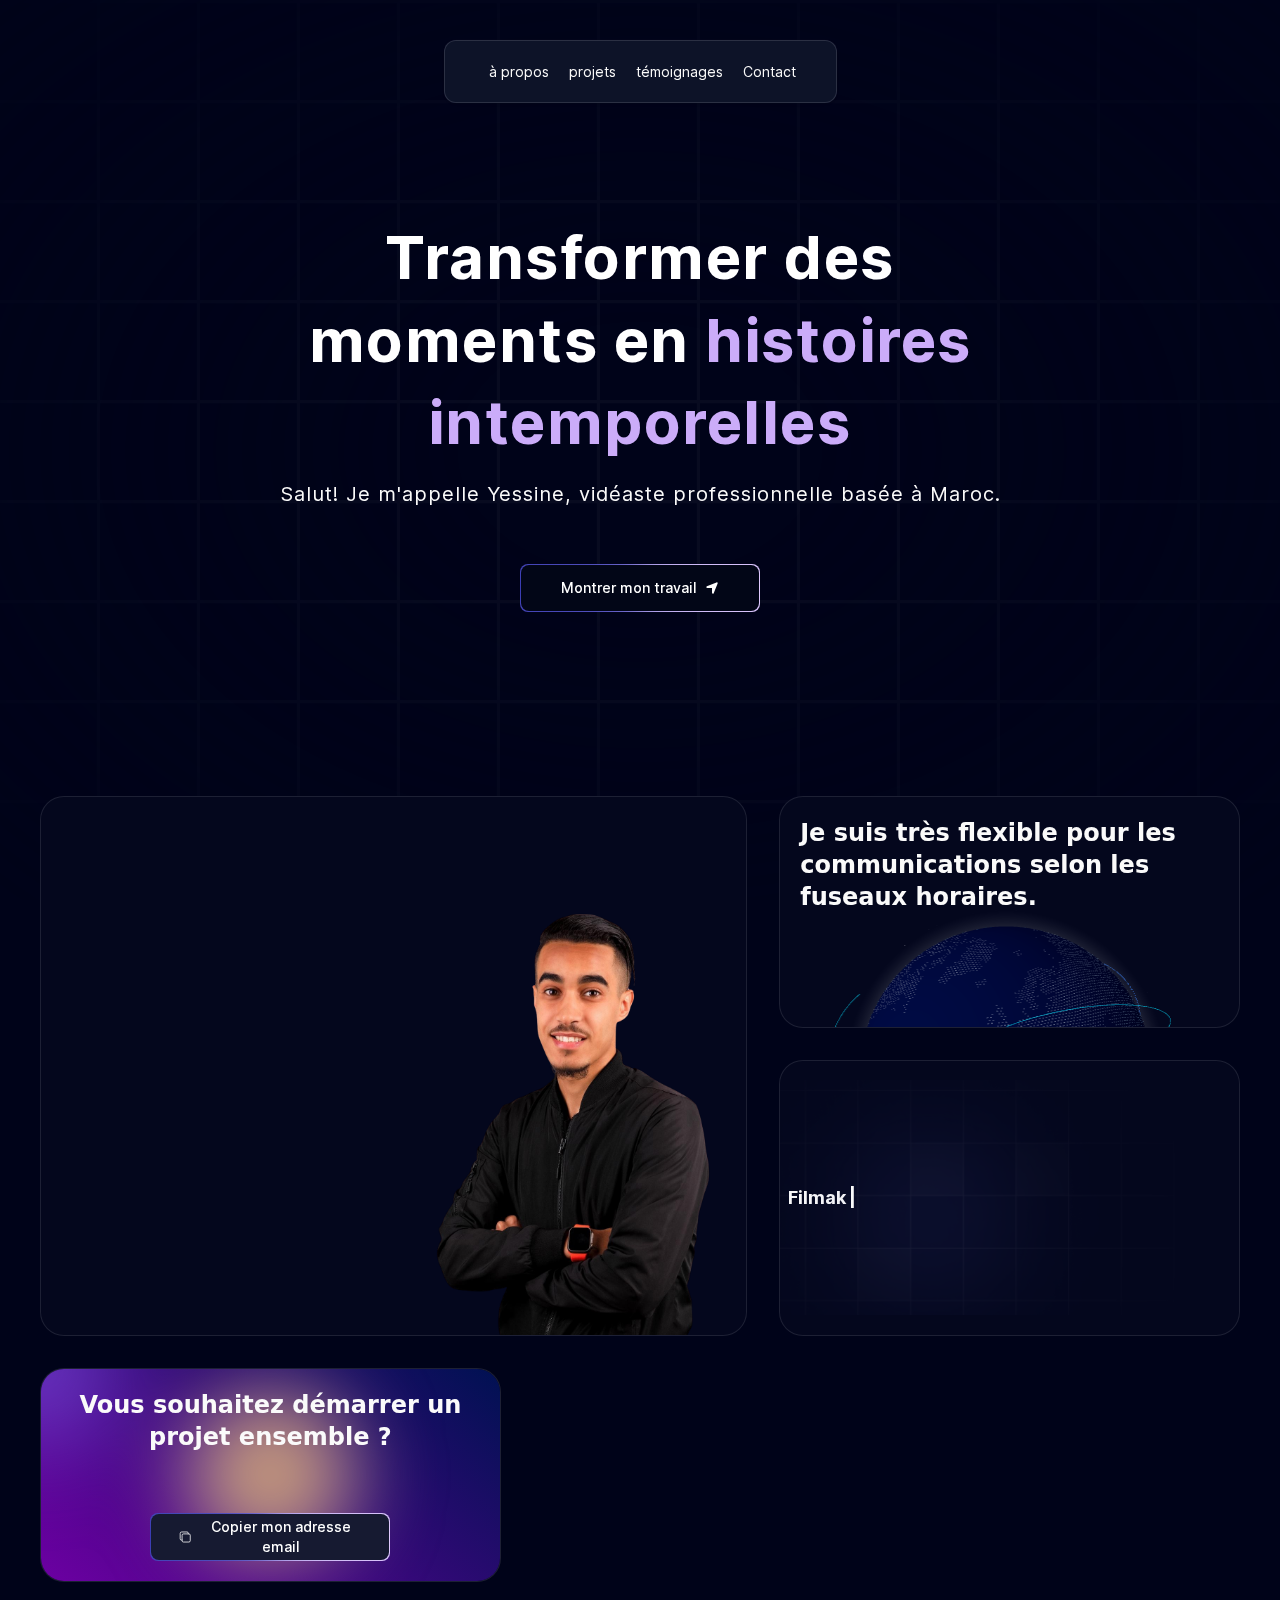
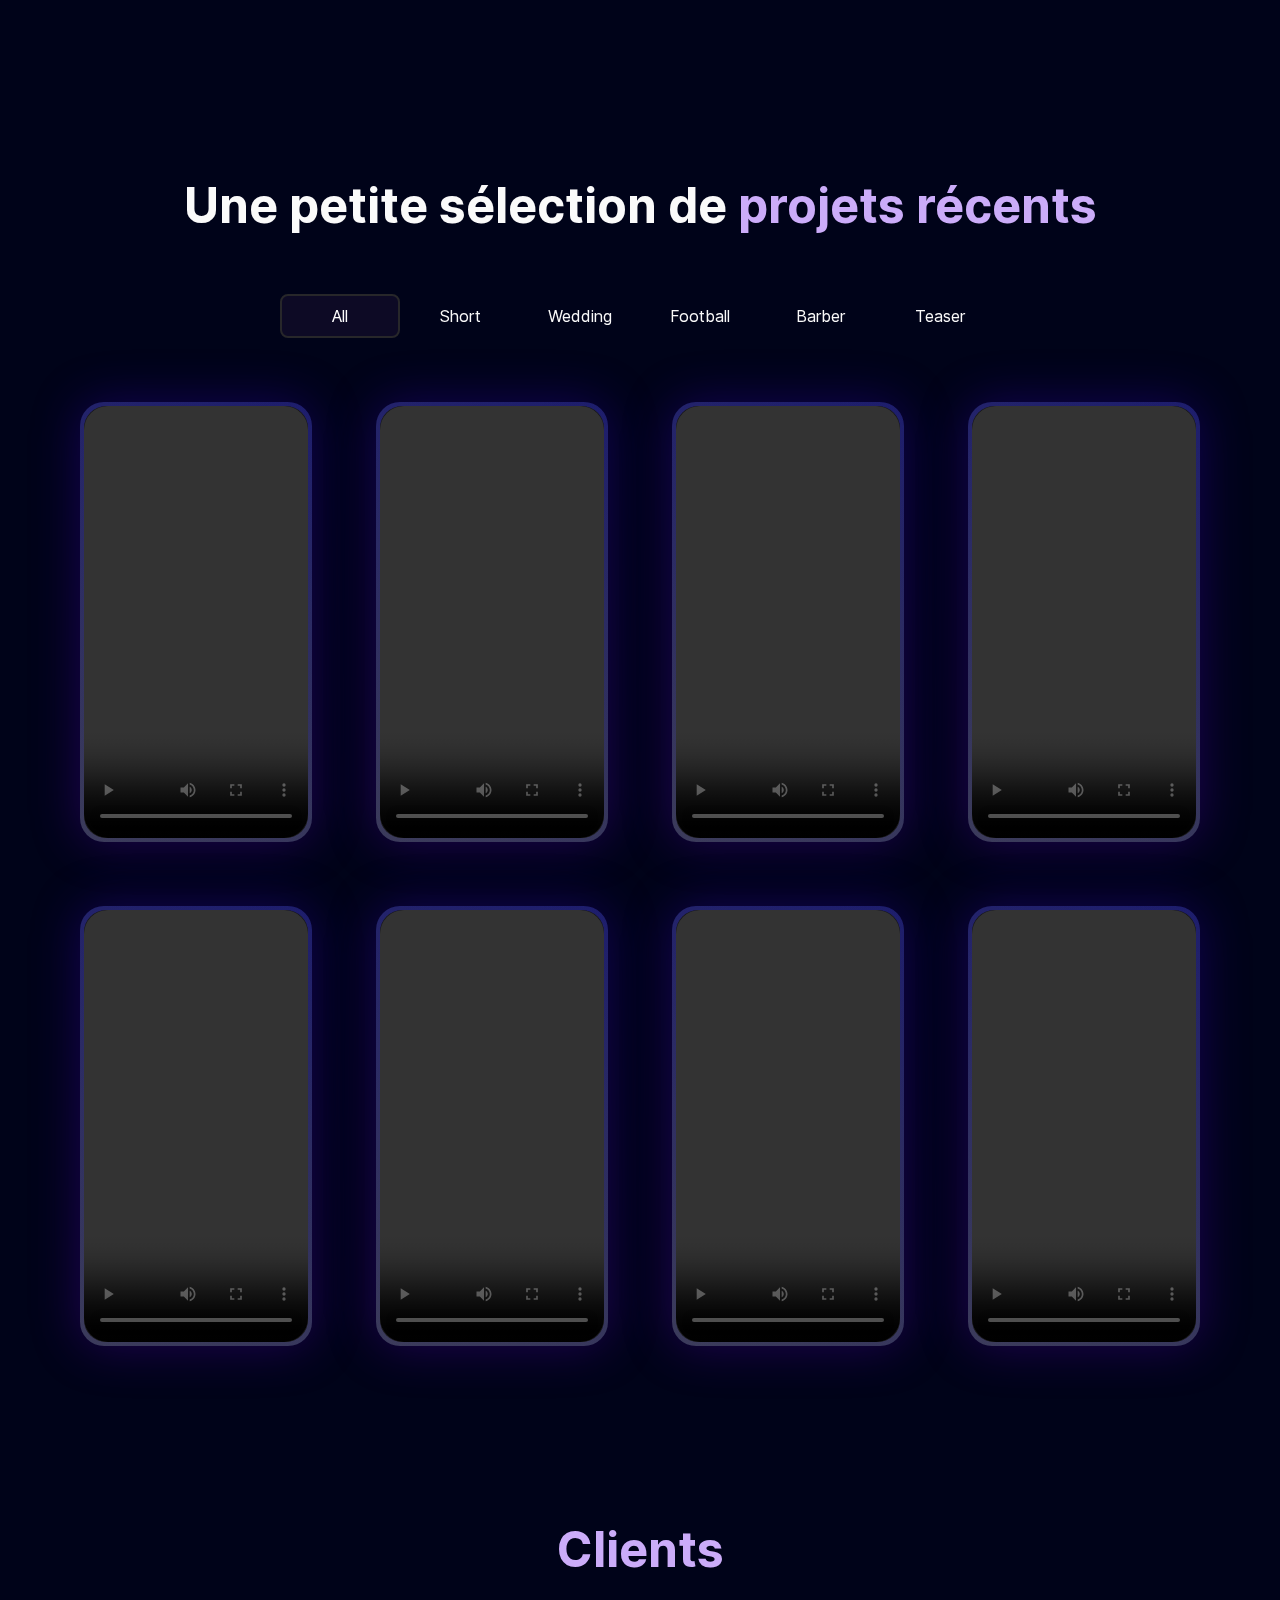
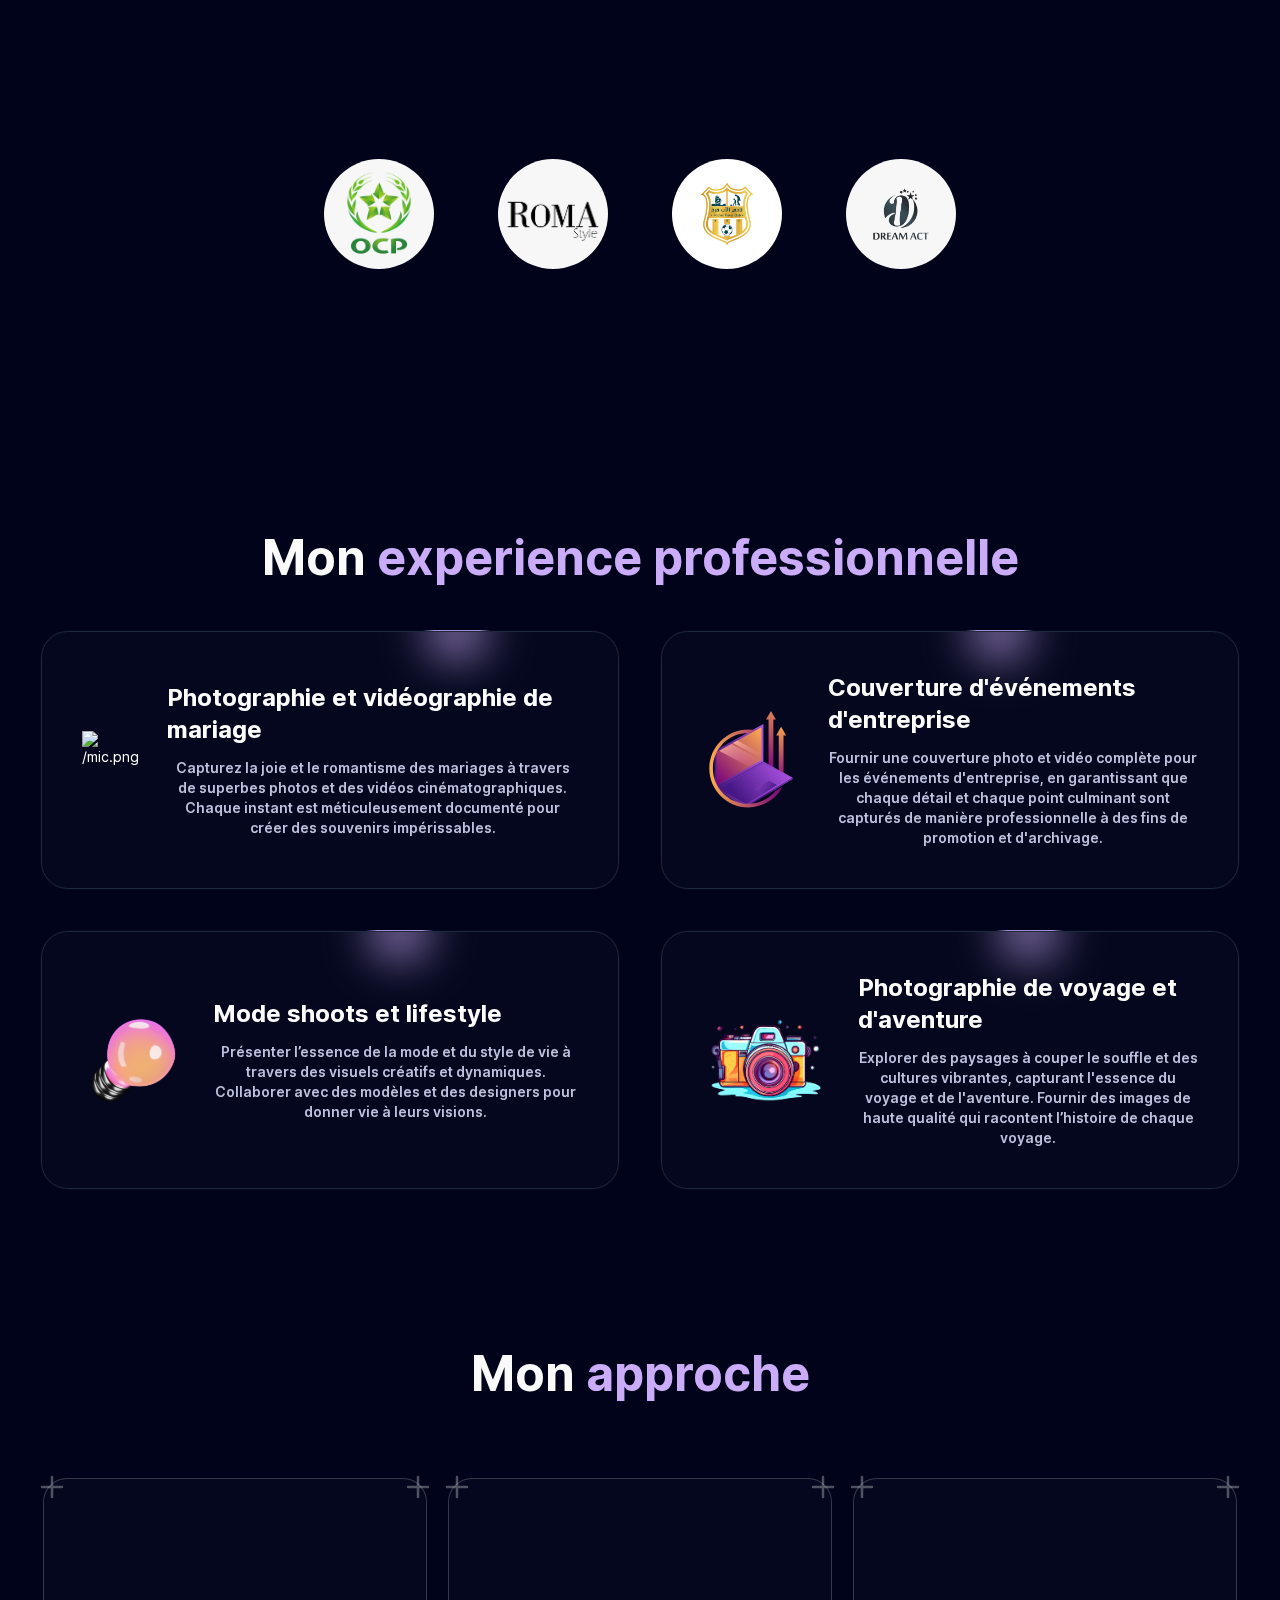
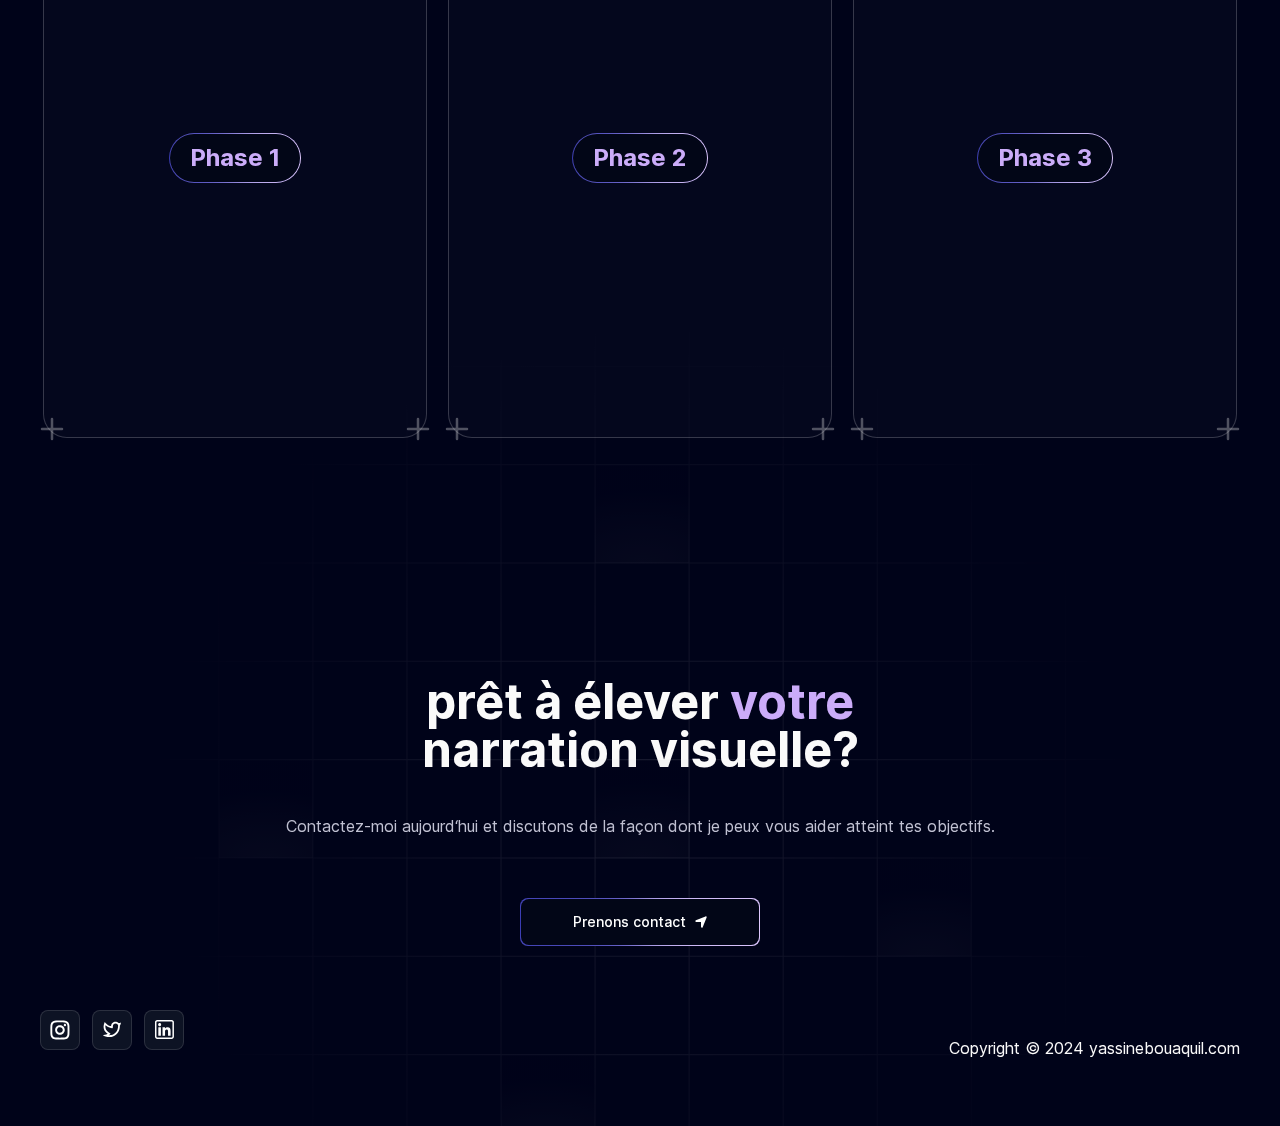
==== commit 56ae192b: "diff" ====
--- a/index.html
+++ b/index.html
@@ -1 +1 @@
-<!DOCTYPE html><html lang="en"><head><meta charSet="utf-8"/><meta name="viewport" content="width=device-width, initial-scale=1"/><link rel="stylesheet" href="/_next/static/css/d41428c2951a7dab.css" crossorigin="" data-precedence="next"/><link rel="preload" as="script" fetchPriority="low" href="/_next/static/chunks/webpack-5cdeeb41f08218b2.js" crossorigin=""/><script src="/_next/static/chunks/fd9d1056-f28c096f0f58927f.js" async="" crossorigin=""></script><script src="/_next/static/chunks/396464d2-e9101458c829f967.js" async="" crossorigin=""></script><script src="/_next/static/chunks/663-19cb1f3aa8b247c9.js" async="" crossorigin=""></script><script src="/_next/static/chunks/main-app-fb3ccc897c2e2425.js" async="" crossorigin=""></script><script src="/_next/static/chunks/66-004ca9500776bfc8.js" async=""></script><script src="/_next/static/chunks/app/page-66f17995cb2d0264.js" async=""></script><script src="/_next/static/chunks/app/layout-1463bdc79a9e9911.js" async=""></script><link rel="icon" href="/jsm-logo.png" sizes="any"/><title>Yessine Portfolio</title><meta name="description" content="Modern &amp; Minimal JS Mastery Portfolio"/><script src="/_next/static/chunks/polyfills-c67a75d1b6f99dc8.js" crossorigin="" noModule=""></script></head><body class="__className_aaf875"><script>!function(){try{var d=document.documentElement,c=d.classList;c.remove('light','dark');var e=localStorage.getItem('theme');if('system'===e||(!e&&false)){var t='(prefers-color-scheme: dark)',m=window.matchMedia(t);if(m.media!==t||m.matches){d.style.colorScheme = 'dark';c.add('dark')}else{d.style.colorScheme = 'light';c.add('light')}}else if(e){c.add(e|| '')}else{c.add('dark')}if(e==='light'||e==='dark'||!e)d.style.colorScheme=e||'dark'}catch(e){}}()</script><main class="relative bg-black-100 flex justify-center items-center flex-col overflow-hidden mx-auto sm:px-10 px-5"><div class="max-w-7xl w-full"><div class="flex max-w-fit md:min-w-[70vw] lg:min-w-fit fixed z-[5000] top-10 inset-x-0 mx-auto px-10 py-5 rounded-lg border border-black/.1 shadow-[0px_2px_3px_-1px_rgba(0,0,0,0.1),0px_1px_0px_0px_rgba(25,28,33,0.02),0px_0px_0px_1px_rgba(25,28,33,0.08)] items-center justify-center space-x-4" style="backdrop-filter:blur(16px) saturate(180%);background-color:rgba(17, 25, 40, 0.75);border-radius:12px;border:1px solid rgba(255, 255, 255, 0.125);opacity:1;transform:translateY(-100px) translateZ(0)"><a class="relative dark:text-neutral-50 items-center box-border flex space-x-1 text-neutral-600 dark:hover:text-neutral-300 hover:text-neutral-500" href="#about"><span class="block sm:hidden"></span><span class=" text-[10px] lg:text-[14px] !cursor-pointer">à propos</span></a><a class="relative dark:text-neutral-50 items-center box-border flex space-x-1 text-neutral-600 dark:hover:text-neutral-300 hover:text-neutral-500" href="#projects"><span class="block sm:hidden"></span><span class=" text-[10px] lg:text-[14px] !cursor-pointer">projets</span></a><a class="relative dark:text-neutral-50 items-center box-border flex space-x-1 text-neutral-600 dark:hover:text-neutral-300 hover:text-neutral-500" href="#testimonials"><span class="block sm:hidden"></span><span class=" text-[10px] lg:text-[14px] !cursor-pointer">témoignages</span></a><a class="relative dark:text-neutral-50 items-center box-border flex space-x-1 text-neutral-600 dark:hover:text-neutral-300 hover:text-neutral-500" href="#contact"><span class="block sm:hidden"></span><span class=" text-[10px] lg:text-[14px] !cursor-pointer">Contact</span></a></div><!--$!--><template data-dgst="BAILOUT_TO_CLIENT_SIDE_RENDERING"></template><!--/$--><!--$!--><template data-dgst="BAILOUT_TO_CLIENT_SIDE_RENDERING"></template><!--/$--><!--$!--><template data-dgst="BAILOUT_TO_CLIENT_SIDE_RENDERING"></template><!--/$--><!--$!--><template data-dgst="BAILOUT_TO_CLIENT_SIDE_RENDERING"></template><!--/$--><!--$!--><template data-dgst="BAILOUT_TO_CLIENT_SIDE_RENDERING"></template><!--/$--><!--$!--><template data-dgst="BAILOUT_TO_CLIENT_SIDE_RENDERING"></template><!--/$--><!--$!--><template data-dgst="BAILOUT_TO_CLIENT_SIDE_RENDERING"></template><!--/$--></div></main><script src="/_next/static/chunks/webpack-5cdeeb41f08218b2.js" crossorigin="" async=""></script><script>(self.__next_f=self.__next_f||[]).push([0]);self.__next_f.push([2,null])</script><script>self.__next_f.push([1,"1:HL[\"/_next/static/css/d41428c2951a7dab.css\",\"style\",{\"crossOrigin\":\"\"}]\n0:\"$L2\"\n"])</script><script>self.__next_f.push([1,"3:I[47690,[],\"\"]\n5:I[77831,[],\"\"]\n6:I[51549,[\"66\",\"static/chunks/66-004ca9500776bfc8.js\",\"931\",\"static/chunks/app/page-66f17995cb2d0264.js\"],\"\"]\n7:I[87407,[\"185\",\"static/chunks/app/layout-1463bdc79a9e9911.js\"],\"ThemeProvider\"]\n8:I[5613,[],\"\"]\n9:I[31778,[],\"\"]\nb:[]\n"])</script><script>self.__next_f.push([1,"2:[[[\"$\",\"link\",\"0\",{\"rel\":\"stylesheet\",\"href\":\"/_next/static/css/d41428c2951a7dab.css\",\"precedence\":\"next\",\"crossOrigin\":\"\"}]],[\"$\",\"$L3\",null,{\"buildId\":\"b7u0v3yCLEqtRuMc2payz\",\"assetPrefix\":\"\",\"initialCanonicalUrl\":\"/\",\"initialTree\":[\"\",{\"children\":[\"__PAGE__\",{}]},\"$undefined\",\"$undefined\",true],\"initialSeedData\":[\"\",{\"children\":[\"__PAGE__\",{},[\"$L4\",[\"$\",\"$L5\",null,{\"propsForComponent\":{\"params\":{}},\"Component\":\"$6\",\"isStaticGeneration\":true}],null]]},[null,[\"$\",\"html\",null,{\"lang\":\"en\",\"suppressHydrationWarning\":true,\"children\":[[\"$\",\"head\",null,{\"children\":[\"$\",\"link\",null,{\"rel\":\"icon\",\"href\":\"/jsm-logo.png\",\"sizes\":\"any\"}]}],[\"$\",\"body\",null,{\"className\":\"__className_aaf875\",\"children\":[\"$\",\"$L7\",null,{\"attribute\":\"class\",\"defaultTheme\":\"dark\",\"enableSystem\":true,\"disableTransitionOnChange\":true,\"children\":[\"$\",\"$L8\",null,{\"parallelRouterKey\":\"children\",\"segmentPath\":[\"children\"],\"loading\":\"$undefined\",\"loadingStyles\":\"$undefined\",\"loadingScripts\":\"$undefined\",\"hasLoading\":false,\"error\":\"$undefined\",\"errorStyles\":\"$undefined\",\"errorScripts\":\"$undefined\",\"template\":[\"$\",\"$L9\",null,{}],\"templateStyles\":\"$undefined\",\"templateScripts\":\"$undefined\",\"notFound\":[[\"$\",\"title\",null,{\"children\":\"404: This page could not be found.\"}],[\"$\",\"div\",null,{\"style\":{\"fontFamily\":\"system-ui,\\\"Segoe UI\\\",Roboto,Helvetica,Arial,sans-serif,\\\"Apple Color Emoji\\\",\\\"Segoe UI Emoji\\\"\",\"height\":\"100vh\",\"textAlign\":\"center\",\"display\":\"flex\",\"flexDirection\":\"column\",\"alignItems\":\"center\",\"justifyContent\":\"center\"},\"children\":[\"$\",\"div\",null,{\"children\":[[\"$\",\"style\",null,{\"dangerouslySetInnerHTML\":{\"__html\":\"body{color:#000;background:#fff;margin:0}.next-error-h1{border-right:1px solid rgba(0,0,0,.3)}@media (prefers-color-scheme:dark){body{color:#fff;background:#000}.next-error-h1{border-right:1px solid rgba(255,255,255,.3)}}\"}}],[\"$\",\"h1\",null,{\"className\":\"next-error-h1\",\"style\":{\"display\":\"inline-block\",\"margin\":\"0 20px 0 0\",\"padding\":\"0 23px 0 0\",\"fontSize\":24,\"fontWeight\":500,\"verticalAlign\":\"top\",\"lineHeight\":\"49px\"},\"children\":\"404\"}],[\"$\",\"div\",null,{\"style\":{\"display\":\"inline-block\"},\"children\":[\"$\",\"h2\",null,{\"style\":{\"fontSize\":14,\"fontWeight\":400,\"lineHeight\":\"49px\",\"margin\":0},\"children\":\"This page could not be found.\"}]}]]}]}]],\"notFoundStyles\":[],\"styles\":null}]}]}]]}],null]],\"initialHead\":[false,\"$La\"],\"globalErrorComponent\":{},\"missingSlots\":\"$Wb\"}]]\n"])</script><script>self.__next_f.push([1,"a:[[\"$\",\"meta\",\"0\",{\"name\":\"viewport\",\"content\":\"width=device-width, initial-scale=1\"}],[\"$\",\"meta\",\"1\",{\"charSet\":\"utf-8\"}],[\"$\",\"title\",\"2\",{\"children\":\"Yessine Portfolio\"}],[\"$\",\"meta\",\"3\",{\"name\":\"description\",\"content\":\"Modern \u0026 Minimal JS Mastery Portfolio\"}]]\n4:null\n"])</script><script>self.__next_f.push([1,""])</script></body></html>+<!DOCTYPE html><html lang="en"><head><meta charSet="utf-8"/><meta name="viewport" content="width=device-width, initial-scale=1"/><link rel="stylesheet" href="/_next/static/css/55adfd045b20724a.css" crossorigin="" data-precedence="next"/><link rel="preload" as="script" fetchPriority="low" href="/_next/static/chunks/webpack-3ab6c82ea9a1d40a.js" crossorigin=""/><script src="/_next/static/chunks/fd9d1056-f28c096f0f58927f.js" async="" crossorigin=""></script><script src="/_next/static/chunks/396464d2-e9101458c829f967.js" async="" crossorigin=""></script><script src="/_next/static/chunks/663-19cb1f3aa8b247c9.js" async="" crossorigin=""></script><script src="/_next/static/chunks/main-app-84de07cb2109fa92.js" async="" crossorigin=""></script><script src="/_next/static/chunks/66-004ca9500776bfc8.js" async=""></script><script src="/_next/static/chunks/app/page-66f17995cb2d0264.js" async=""></script><script src="/_next/static/chunks/app/layout-17f2df691731cb85.js" async=""></script><link rel="icon" href="/jsm-logo.png" sizes="any"/><title>Yessine Portfolio</title><meta name="description" content="Modern &amp; Minimal JS Mastery Portfolio"/><script src="/_next/static/chunks/polyfills-c67a75d1b6f99dc8.js" crossorigin="" noModule=""></script></head><body class="__className_aaf875"><script>!function(){try{var d=document.documentElement,c=d.classList;c.remove('light','dark');var e=localStorage.getItem('theme');if('system'===e||(!e&&false)){var t='(prefers-color-scheme: dark)',m=window.matchMedia(t);if(m.media!==t||m.matches){d.style.colorScheme = 'dark';c.add('dark')}else{d.style.colorScheme = 'light';c.add('light')}}else if(e){c.add(e|| '')}else{c.add('dark')}if(e==='light'||e==='dark'||!e)d.style.colorScheme=e||'dark'}catch(e){}}()</script><main class="relative bg-black-100 flex justify-center items-center flex-col overflow-hidden mx-auto sm:px-10 px-5"><div class="max-w-7xl w-full"><div class="flex max-w-fit md:min-w-[70vw] lg:min-w-fit fixed z-[5000] top-10 inset-x-0 mx-auto px-10 py-5 rounded-lg border border-black/.1 shadow-[0px_2px_3px_-1px_rgba(0,0,0,0.1),0px_1px_0px_0px_rgba(25,28,33,0.02),0px_0px_0px_1px_rgba(25,28,33,0.08)] items-center justify-center space-x-4" style="backdrop-filter:blur(16px) saturate(180%);background-color:rgba(17, 25, 40, 0.75);border-radius:12px;border:1px solid rgba(255, 255, 255, 0.125);opacity:1;transform:translateY(-100px) translateZ(0)"><a class="relative dark:text-neutral-50 items-center box-border flex space-x-1 text-neutral-600 dark:hover:text-neutral-300 hover:text-neutral-500" href="#about"><span class="block sm:hidden"></span><span class=" text-[10px] lg:text-[14px] !cursor-pointer">à propos</span></a><a class="relative dark:text-neutral-50 items-center box-border flex space-x-1 text-neutral-600 dark:hover:text-neutral-300 hover:text-neutral-500" href="#projects"><span class="block sm:hidden"></span><span class=" text-[10px] lg:text-[14px] !cursor-pointer">projets</span></a><a class="relative dark:text-neutral-50 items-center box-border flex space-x-1 text-neutral-600 dark:hover:text-neutral-300 hover:text-neutral-500" href="#testimonials"><span class="block sm:hidden"></span><span class=" text-[10px] lg:text-[14px] !cursor-pointer">témoignages</span></a><a class="relative dark:text-neutral-50 items-center box-border flex space-x-1 text-neutral-600 dark:hover:text-neutral-300 hover:text-neutral-500" href="#contact"><span class="block sm:hidden"></span><span class=" text-[10px] lg:text-[14px] !cursor-pointer">Contact</span></a></div><!--$!--><template data-dgst="BAILOUT_TO_CLIENT_SIDE_RENDERING"></template><!--/$--><!--$!--><template data-dgst="BAILOUT_TO_CLIENT_SIDE_RENDERING"></template><!--/$--><!--$!--><template data-dgst="BAILOUT_TO_CLIENT_SIDE_RENDERING"></template><!--/$--><!--$!--><template data-dgst="BAILOUT_TO_CLIENT_SIDE_RENDERING"></template><!--/$--><!--$!--><template data-dgst="BAILOUT_TO_CLIENT_SIDE_RENDERING"></template><!--/$--><!--$!--><template data-dgst="BAILOUT_TO_CLIENT_SIDE_RENDERING"></template><!--/$--><!--$!--><template data-dgst="BAILOUT_TO_CLIENT_SIDE_RENDERING"></template><!--/$--></div></main><script src="/_next/static/chunks/webpack-3ab6c82ea9a1d40a.js" crossorigin="" async=""></script><script>(self.__next_f=self.__next_f||[]).push([0]);self.__next_f.push([2,null])</script><script>self.__next_f.push([1,"1:HL[\"/_next/static/css/55adfd045b20724a.css\",\"style\",{\"crossOrigin\":\"\"}]\n0:\"$L2\"\n"])</script><script>self.__next_f.push([1,"3:I[47690,[],\"\"]\n5:I[77831,[],\"\"]\n6:I[51549,[\"66\",\"static/chunks/66-004ca9500776bfc8.js\",\"931\",\"static/chunks/app/page-66f17995cb2d0264.js\"],\"\"]\n7:I[87407,[\"185\",\"static/chunks/app/layout-17f2df691731cb85.js\"],\"ThemeProvider\"]\n8:I[5613,[],\"\"]\n9:I[31778,[],\"\"]\nb:[]\n"])</script><script>self.__next_f.push([1,"2:[[[\"$\",\"link\",\"0\",{\"rel\":\"stylesheet\",\"href\":\"/_next/static/css/55adfd045b20724a.css\",\"precedence\":\"next\",\"crossOrigin\":\"\"}]],[\"$\",\"$L3\",null,{\"buildId\":\"ibm_-63RHG0zo1HJWqK5d\",\"assetPrefix\":\"\",\"initialCanonicalUrl\":\"/\",\"initialTree\":[\"\",{\"children\":[\"__PAGE__\",{}]},\"$undefined\",\"$undefined\",true],\"initialSeedData\":[\"\",{\"children\":[\"__PAGE__\",{},[\"$L4\",[\"$\",\"$L5\",null,{\"propsForComponent\":{\"params\":{}},\"Component\":\"$6\",\"isStaticGeneration\":true}],null]]},[null,[\"$\",\"html\",null,{\"lang\":\"en\",\"suppressHydrationWarning\":true,\"children\":[[\"$\",\"head\",null,{\"children\":[\"$\",\"link\",null,{\"rel\":\"icon\",\"href\":\"/jsm-logo.png\",\"sizes\":\"any\"}]}],[\"$\",\"body\",null,{\"className\":\"__className_aaf875\",\"children\":[\"$\",\"$L7\",null,{\"attribute\":\"class\",\"defaultTheme\":\"dark\",\"enableSystem\":true,\"disableTransitionOnChange\":true,\"children\":[\"$\",\"$L8\",null,{\"parallelRouterKey\":\"children\",\"segmentPath\":[\"children\"],\"loading\":\"$undefined\",\"loadingStyles\":\"$undefined\",\"loadingScripts\":\"$undefined\",\"hasLoading\":false,\"error\":\"$undefined\",\"errorStyles\":\"$undefined\",\"errorScripts\":\"$undefined\",\"template\":[\"$\",\"$L9\",null,{}],\"templateStyles\":\"$undefined\",\"templateScripts\":\"$undefined\",\"notFound\":[[\"$\",\"title\",null,{\"children\":\"404: This page could not be found.\"}],[\"$\",\"div\",null,{\"style\":{\"fontFamily\":\"system-ui,\\\"Segoe UI\\\",Roboto,Helvetica,Arial,sans-serif,\\\"Apple Color Emoji\\\",\\\"Segoe UI Emoji\\\"\",\"height\":\"100vh\",\"textAlign\":\"center\",\"display\":\"flex\",\"flexDirection\":\"column\",\"alignItems\":\"center\",\"justifyContent\":\"center\"},\"children\":[\"$\",\"div\",null,{\"children\":[[\"$\",\"style\",null,{\"dangerouslySetInnerHTML\":{\"__html\":\"body{color:#000;background:#fff;margin:0}.next-error-h1{border-right:1px solid rgba(0,0,0,.3)}@media (prefers-color-scheme:dark){body{color:#fff;background:#000}.next-error-h1{border-right:1px solid rgba(255,255,255,.3)}}\"}}],[\"$\",\"h1\",null,{\"className\":\"next-error-h1\",\"style\":{\"display\":\"inline-block\",\"margin\":\"0 20px 0 0\",\"padding\":\"0 23px 0 0\",\"fontSize\":24,\"fontWeight\":500,\"verticalAlign\":\"top\",\"lineHeight\":\"49px\"},\"children\":\"404\"}],[\"$\",\"div\",null,{\"style\":{\"display\":\"inline-block\"},\"children\":[\"$\",\"h2\",null,{\"style\":{\"fontSize\":14,\"fontWeight\":400,\"lineHeight\":\"49px\",\"margin\":0},\"children\":\"This page could not be found.\"}]}]]}]}]],\"notFoundStyles\":[],\"styles\":null}]}]}]]}],null]],\"initialHead\":[false,\"$La\"],\"globalErrorComponent\":{},\"missingSlots\":\"$Wb\"}]]\n"])</script><script>self.__next_f.push([1,"a:[[\"$\",\"meta\",\"0\",{\"name\":\"viewport\",\"content\":\"width=device-width, initial-scale=1\"}],[\"$\",\"meta\",\"1\",{\"charSet\":\"utf-8\"}],[\"$\",\"title\",\"2\",{\"children\":\"Yessine Portfolio\"}],[\"$\",\"meta\",\"3\",{\"name\":\"description\",\"content\":\"Modern \u0026 Minimal JS Mastery Portfolio\"}]]\n4:null\n"])</script><script>self.__next_f.push([1,""])</script></body></html>--- a/_next/static/css/55adfd045b20724a.css
+++ b/_next/static/css/55adfd045b20724a.css
@@ -0,0 +1,5 @@
+@font-face{font-family:__Inter_aaf875;font-style:normal;font-weight:100 900;font-display:swap;src:url(/_next/static/media/ec159349637c90ad-s.woff2) format("woff2");unicode-range:u+0460-052f,u+1c80-1c88,u+20b4,u+2de0-2dff,u+a640-a69f,u+fe2e-fe2f}@font-face{font-family:__Inter_aaf875;font-style:normal;font-weight:100 900;font-display:swap;src:url(/_next/static/media/513657b02c5c193f-s.woff2) format("woff2");unicode-range:u+0301,u+0400-045f,u+0490-0491,u+04b0-04b1,u+2116}@font-face{font-family:__Inter_aaf875;font-style:normal;font-weight:100 900;font-display:swap;src:url(/_next/static/media/fd4db3eb5472fc27-s.woff2) format("woff2");unicode-range:u+1f??}@font-face{font-family:__Inter_aaf875;font-style:normal;font-weight:100 900;font-display:swap;src:url(/_next/static/media/51ed15f9841b9f9d-s.woff2) format("woff2");unicode-range:u+0370-0377,u+037a-037f,u+0384-038a,u+038c,u+038e-03a1,u+03a3-03ff}@font-face{font-family:__Inter_aaf875;font-style:normal;font-weight:100 900;font-display:swap;src:url(/_next/static/media/05a31a2ca4975f99-s.woff2) format("woff2");unicode-range:u+0102-0103,u+0110-0111,u+0128-0129,u+0168-0169,u+01a0-01a1,u+01af-01b0,u+0300-0301,u+0303-0304,u+0308-0309,u+0323,u+0329,u+1ea0-1ef9,u+20ab}@font-face{font-family:__Inter_aaf875;font-style:normal;font-weight:100 900;font-display:swap;src:url(/_next/static/media/d6b16ce4a6175f26-s.woff2) format("woff2");unicode-range:u+0100-02af,u+0304,u+0308,u+0329,u+1e00-1e9f,u+1ef2-1eff,u+2020,u+20a0-20ab,u+20ad-20c0,u+2113,u+2c60-2c7f,u+a720-a7ff}@font-face{font-family:__Inter_aaf875;font-style:normal;font-weight:100 900;font-display:swap;src:url(/_next/static/media/c9a5bc6a7c948fb0-s.p.woff2) format("woff2");unicode-range:u+00??,u+0131,u+0152-0153,u+02bb-02bc,u+02c6,u+02da,u+02dc,u+0304,u+0308,u+0329,u+2000-206f,u+2074,u+20ac,u+2122,u+2191,u+2193,u+2212,u+2215,u+feff,u+fffd}@font-face{font-family:__Inter_Fallback_aaf875;src:local("Arial");ascent-override:90.20%;descent-override:22.48%;line-gap-override:0.00%;size-adjust:107.40%}.__className_aaf875{font-family:__Inter_aaf875,__Inter_Fallback_aaf875;font-style:normal}
+
+/*
+! tailwindcss v3.4.4 | MIT License | https://tailwindcss.com
+*/*,:after,:before{box-sizing:border-box;border:0 solid #e5e7eb}:after,:before{--tw-content:""}:host,html{line-height:1.5;-webkit-text-size-adjust:100%;-moz-tab-size:4;-o-tab-size:4;tab-size:4;font-family:ui-sans-serif,system-ui,sans-serif,Apple Color Emoji,Segoe UI Emoji,Segoe UI Symbol,Noto Color Emoji;font-feature-settings:normal;font-variation-settings:normal;-webkit-tap-highlight-color:transparent}body{margin:0;line-height:inherit}hr{height:0;color:inherit;border-top-width:1px}abbr:where([title]){-webkit-text-decoration:underline dotted;text-decoration:underline dotted}h1,h2,h3,h4,h5,h6{font-size:inherit;font-weight:inherit}a{color:inherit;text-decoration:inherit}b,strong{font-weight:bolder}code,kbd,pre,samp{font-family:ui-monospace,SFMono-Regular,Menlo,Monaco,Consolas,Liberation Mono,Courier New,monospace;font-feature-settings:normal;font-variation-settings:normal;font-size:1em}small{font-size:80%}sub,sup{font-size:75%;line-height:0;position:relative;vertical-align:baseline}sub{bottom:-.25em}sup{top:-.5em}table{text-indent:0;border-color:inherit;border-collapse:collapse}button,input,optgroup,select,textarea{font-family:inherit;font-feature-settings:inherit;font-variation-settings:inherit;font-size:100%;font-weight:inherit;line-height:inherit;letter-spacing:inherit;color:inherit;margin:0;padding:0}button,select{text-transform:none}button,input:where([type=button]),input:where([type=reset]),input:where([type=submit]){-webkit-appearance:button;background-color:transparent;background-image:none}:-moz-focusring{outline:auto}:-moz-ui-invalid{box-shadow:none}progress{vertical-align:baseline}::-webkit-inner-spin-button,::-webkit-outer-spin-button{height:auto}[type=search]{-webkit-appearance:textfield;outline-offset:-2px}::-webkit-search-decoration{-webkit-appearance:none}::-webkit-file-upload-button{-webkit-appearance:button;font:inherit}summary{display:list-item}blockquote,dd,dl,figure,h1,h2,h3,h4,h5,h6,hr,p,pre{margin:0}fieldset{margin:0}fieldset,legend{padding:0}menu,ol,ul{list-style:none;margin:0;padding:0}dialog{padding:0}textarea{resize:vertical}input::-moz-placeholder,textarea::-moz-placeholder{opacity:1;color:#9ca3af}input::placeholder,textarea::placeholder{opacity:1;color:#9ca3af}[role=button],button{cursor:pointer}:disabled{cursor:default}audio,canvas,embed,iframe,img,object,svg,video{display:block;vertical-align:middle}img,video{max-width:100%;height:auto}[hidden]{display:none}:root{--inherit:inherit;--current:currentColor;--transparent:transparent;--black-100:#000319;--black-200:rgba(17,25,40,.75);--black-300:hsla(0,0%,100%,.125);--black:#000;--white-100:#bec1dd;--white-200:#c1c2d3;--white:#fff;--slate-50:#f8fafc;--slate-100:#f1f5f9;--slate-200:#e2e8f0;--slate-300:#cbd5e1;--slate-400:#94a3b8;--slate-500:#64748b;--slate-600:#475569;--slate-700:#334155;--slate-800:#1e293b;--slate-900:#0f172a;--slate-950:#020617;--gray-50:#f9fafb;--gray-100:#f3f4f6;--gray-200:#e5e7eb;--gray-300:#d1d5db;--gray-400:#9ca3af;--gray-500:#6b7280;--gray-600:#4b5563;--gray-700:#374151;--gray-800:#1f2937;--gray-900:#111827;--gray-950:#030712;--zinc-50:#fafafa;--zinc-100:#f4f4f5;--zinc-200:#e4e4e7;--zinc-300:#d4d4d8;--zinc-400:#a1a1aa;--zinc-500:#71717a;--zinc-600:#52525b;--zinc-700:#3f3f46;--zinc-800:#27272a;--zinc-900:#18181b;--zinc-950:#09090b;--neutral-50:#fafafa;--neutral-100:#f5f5f5;--neutral-200:#e5e5e5;--neutral-300:#d4d4d4;--neutral-400:#a3a3a3;--neutral-500:#737373;--neutral-600:#525252;--neutral-700:#404040;--neutral-800:#262626;--neutral-900:#171717;--neutral-950:#0a0a0a;--stone-50:#fafaf9;--stone-100:#f5f5f4;--stone-200:#e7e5e4;--stone-300:#d6d3d1;--stone-400:#a8a29e;--stone-500:#78716c;--stone-600:#57534e;--stone-700:#44403c;--stone-800:#292524;--stone-900:#1c1917;--stone-950:#0c0a09;--red-50:#fef2f2;--red-100:#fee2e2;--red-200:#fecaca;--red-300:#fca5a5;--red-400:#f87171;--red-500:#ef4444;--red-600:#dc2626;--red-700:#b91c1c;--red-800:#991b1b;--red-900:#7f1d1d;--red-950:#450a0a;--orange-50:#fff7ed;--orange-100:#ffedd5;--orange-200:#fed7aa;--orange-300:#fdba74;--orange-400:#fb923c;--orange-500:#f97316;--orange-600:#ea580c;--orange-700:#c2410c;--orange-800:#9a3412;--orange-900:#7c2d12;--orange-950:#431407;--amber-50:#fffbeb;--amber-100:#fef3c7;--amber-200:#fde68a;--amber-300:#fcd34d;--amber-400:#fbbf24;--amber-500:#f59e0b;--amber-600:#d97706;--amber-700:#b45309;--amber-800:#92400e;--amber-900:#78350f;--amber-950:#451a03;--yellow-50:#fefce8;--yellow-100:#fef9c3;--yellow-200:#fef08a;--yellow-300:#fde047;--yellow-400:#facc15;--yellow-500:#eab308;--yellow-600:#ca8a04;--yellow-700:#a16207;--yellow-800:#854d0e;--yellow-900:#713f12;--yellow-950:#422006;--lime-50:#f7fee7;--lime-100:#ecfccb;--lime-200:#d9f99d;--lime-300:#bef264;--lime-400:#a3e635;--lime-500:#84cc16;--lime-600:#65a30d;--lime-700:#4d7c0f;--lime-800:#3f6212;--lime-900:#365314;--lime-950:#1a2e05;--green-50:#f0fdf4;--green-100:#dcfce7;--green-200:#bbf7d0;--green-300:#86efac;--green-400:#4ade80;--green-500:#22c55e;--green-600:#16a34a;--green-700:#15803d;--green-800:#166534;--green-900:#14532d;--green-950:#052e16;--emerald-50:#ecfdf5;--emerald-100:#d1fae5;--emerald-200:#a7f3d0;--emerald-300:#6ee7b7;--emerald-400:#34d399;--emerald-500:#10b981;--emerald-600:#059669;--emerald-700:#047857;--emerald-800:#065f46;--emerald-900:#064e3b;--emerald-950:#022c22;--teal-50:#f0fdfa;--teal-100:#ccfbf1;--teal-200:#99f6e4;--teal-300:#5eead4;--teal-400:#2dd4bf;--teal-500:#14b8a6;--teal-600:#0d9488;--teal-700:#0f766e;--teal-800:#115e59;--teal-900:#134e4a;--teal-950:#042f2e;--cyan-50:#ecfeff;--cyan-100:#cffafe;--cyan-200:#a5f3fc;--cyan-300:#67e8f9;--cyan-400:#22d3ee;--cyan-500:#06b6d4;--cyan-600:#0891b2;--cyan-700:#0e7490;--cyan-800:#155e75;--cyan-900:#164e63;--cyan-950:#083344;--sky-50:#f0f9ff;--sky-100:#e0f2fe;--sky-200:#bae6fd;--sky-300:#7dd3fc;--sky-400:#38bdf8;--sky-500:#0ea5e9;--sky-600:#0284c7;--sky-700:#0369a1;--sky-800:#075985;--sky-900:#0c4a6e;--sky-950:#082f49;--blue-50:#eff6ff;--blue-100:#e4ecff;--blue-200:#bfdbfe;--blue-300:#93c5fd;--blue-400:#60a5fa;--blue-500:#3b82f6;--blue-600:#2563eb;--blue-700:#1d4ed8;--blue-800:#1e40af;--blue-900:#1e3a8a;--blue-950:#172554;--indigo-50:#eef2ff;--indigo-100:#e0e7ff;--indigo-200:#c7d2fe;--indigo-300:#a5b4fc;--indigo-400:#818cf8;--indigo-500:#6366f1;--indigo-600:#4f46e5;--indigo-700:#4338ca;--indigo-800:#3730a3;--indigo-900:#312e81;--indigo-950:#1e1b4b;--violet-50:#f5f3ff;--violet-100:#ede9fe;--violet-200:#ddd6fe;--violet-300:#c4b5fd;--violet-400:#a78bfa;--violet-500:#8b5cf6;--violet-600:#7c3aed;--violet-700:#6d28d9;--violet-800:#5b21b6;--violet-900:#4c1d95;--violet-950:#2e1065;--purple:#cbacf9;--fuchsia-50:#fdf4ff;--fuchsia-100:#fae8ff;--fuchsia-200:#f5d0fe;--fuchsia-300:#f0abfc;--fuchsia-400:#e879f9;--fuchsia-500:#d946ef;--fuchsia-600:#c026d3;--fuchsia-700:#a21caf;--fuchsia-800:#86198f;--fuchsia-900:#701a75;--fuchsia-950:#4a044e;--pink-50:#fdf2f8;--pink-100:#fce7f3;--pink-200:#fbcfe8;--pink-300:#f9a8d4;--pink-400:#f472b6;--pink-500:#ec4899;--pink-600:#db2777;--pink-700:#be185d;--pink-800:#9d174d;--pink-900:#831843;--pink-950:#500724;--rose-50:#fff1f2;--rose-100:#ffe4e6;--rose-200:#fecdd3;--rose-300:#fda4af;--rose-400:#fb7185;--rose-500:#f43f5e;--rose-600:#e11d48;--rose-700:#be123c;--rose-800:#9f1239;--rose-900:#881337;--rose-950:#4c0519;--border:hsl(var(--border));--input:hsl(var(--input));--ring:hsl(var(--ring));--background:hsl(var(--background));--foreground:hsl(var(--foreground));--primary:hsl(var(--primary));--primary-foreground:hsl(var(--primary-foreground));--secondary:hsl(var(--secondary));--secondary-foreground:hsl(var(--secondary-foreground));--destructive:hsl(var(--destructive));--destructive-foreground:hsl(var(--destructive-foreground));--muted:hsl(var(--muted));--muted-foreground:hsl(var(--muted-foreground));--accent:hsl(var(--accent));--accent-foreground:hsl(var(--accent-foreground));--popover:hsl(var(--popover));--popover-foreground:hsl(var(--popover-foreground));--card:hsl(var(--card));--card-foreground:hsl(var(--card-foreground));--background:0 0% 100%;--foreground:240 10% 3.9%;--card:0 0% 100%;--card-foreground:240 10% 3.9%;--popover:0 0% 100%;--popover-foreground:240 10% 3.9%;--primary:240 5.9% 10%;--primary-foreground:0 0% 98%;--secondary:240 4.8% 95.9%;--secondary-foreground:240 5.9% 10%;--muted:240 4.8% 95.9%;--muted-foreground:240 3.8% 46.1%;--accent:240 4.8% 95.9%;--accent-foreground:240 5.9% 10%;--destructive:0 84.2% 60.2%;--destructive-foreground:0 0% 98%;--border:240 5.9% 90%;--input:240 5.9% 90%;--ring:240 10% 3.9%;--radius:0.5rem}.dark{--background:240 10% 3.9%;--foreground:0 0% 98%;--card:240 10% 3.9%;--card-foreground:0 0% 98%;--popover:240 10% 3.9%;--popover-foreground:0 0% 98%;--primary:0 0% 98%;--primary-foreground:240 5.9% 10%;--secondary:240 3.7% 15.9%;--secondary-foreground:0 0% 98%;--muted:240 3.7% 15.9%;--muted-foreground:240 5% 64.9%;--accent:240 3.7% 15.9%;--accent-foreground:0 0% 98%;--destructive:0 62.8% 30.6%;--destructive-foreground:0 0% 98%;--border:240 3.7% 15.9%;--input:240 3.7% 15.9%;--ring:240 4.9% 83.9%}*{scroll-behavior:smooth!important;border-color:hsl(var(--border))}body{background-color:hsl(var(--background));color:hsl(var(--foreground));background-color:#ff31ee47}button:active{outline:2px solid transparent;outline-offset:2px}*,:after,:before{--tw-border-spacing-x:0;--tw-border-spacing-y:0;--tw-translate-x:0;--tw-translate-y:0;--tw-rotate:0;--tw-skew-x:0;--tw-skew-y:0;--tw-scale-x:1;--tw-scale-y:1;--tw-pan-x: ;--tw-pan-y: ;--tw-pinch-zoom: ;--tw-scroll-snap-strictness:proximity;--tw-gradient-from-position: ;--tw-gradient-via-position: ;--tw-gradient-to-position: ;--tw-ordinal: ;--tw-slashed-zero: ;--tw-numeric-figure: ;--tw-numeric-spacing: ;--tw-numeric-fraction: ;--tw-ring-inset: ;--tw-ring-offset-width:0px;--tw-ring-offset-color:#fff;--tw-ring-color:rgba(59,130,246,.5);--tw-ring-offset-shadow:0 0 #0000;--tw-ring-shadow:0 0 #0000;--tw-shadow:0 0 #0000;--tw-shadow-colored:0 0 #0000;--tw-blur: ;--tw-brightness: ;--tw-contrast: ;--tw-grayscale: ;--tw-hue-rotate: ;--tw-invert: ;--tw-saturate: ;--tw-sepia: ;--tw-drop-shadow: ;--tw-backdrop-blur: ;--tw-backdrop-brightness: ;--tw-backdrop-contrast: ;--tw-backdrop-grayscale: ;--tw-backdrop-hue-rotate: ;--tw-backdrop-invert: ;--tw-backdrop-opacity: ;--tw-backdrop-saturate: ;--tw-backdrop-sepia: ;--tw-contain-size: ;--tw-contain-layout: ;--tw-contain-paint: ;--tw-contain-style: }::backdrop{--tw-border-spacing-x:0;--tw-border-spacing-y:0;--tw-translate-x:0;--tw-translate-y:0;--tw-rotate:0;--tw-skew-x:0;--tw-skew-y:0;--tw-scale-x:1;--tw-scale-y:1;--tw-pan-x: ;--tw-pan-y: ;--tw-pinch-zoom: ;--tw-scroll-snap-strictness:proximity;--tw-gradient-from-position: ;--tw-gradient-via-position: ;--tw-gradient-to-position: ;--tw-ordinal: ;--tw-slashed-zero: ;--tw-numeric-figure: ;--tw-numeric-spacing: ;--tw-numeric-fraction: ;--tw-ring-inset: ;--tw-ring-offset-width:0px;--tw-ring-offset-color:#fff;--tw-ring-color:rgba(59,130,246,.5);--tw-ring-offset-shadow:0 0 #0000;--tw-ring-shadow:0 0 #0000;--tw-shadow:0 0 #0000;--tw-shadow-colored:0 0 #0000;--tw-blur: ;--tw-brightness: ;--tw-contrast: ;--tw-grayscale: ;--tw-hue-rotate: ;--tw-invert: ;--tw-saturate: ;--tw-sepia: ;--tw-drop-shadow: ;--tw-backdrop-blur: ;--tw-backdrop-brightness: ;--tw-backdrop-contrast: ;--tw-backdrop-grayscale: ;--tw-backdrop-hue-rotate: ;--tw-backdrop-invert: ;--tw-backdrop-opacity: ;--tw-backdrop-saturate: ;--tw-backdrop-sepia: ;--tw-contain-size: ;--tw-contain-layout: ;--tw-contain-paint: ;--tw-contain-style: }.container{width:100%;margin-right:auto;margin-left:auto;padding-right:2rem;padding-left:2rem}@media (min-width:1400px){.container{max-width:1400px}}.pointer-events-none{pointer-events:none}.pointer-events-auto{pointer-events:auto}.visible{visibility:visible}.fixed{position:fixed}.absolute{position:absolute}.relative{position:relative}.inset-0{inset:0}.inset-\[-1000\%\]{inset:-1000%}.inset-\[2px\]{inset:2px}.inset-x-0{left:0;right:0}.-bottom-0{bottom:0}.-bottom-20{bottom:-5rem}.-bottom-3{bottom:-.75rem}.-bottom-5{bottom:-1.25rem}.-bottom-px{bottom:-1px}.-left-0{left:0}.-left-0\.5{left:-.125rem}.-left-1\/2{left:-50%}.-left-10{left:-2.5rem}.-left-3{left:-.75rem}.-left-5{left:-1.25rem}.-right-3{right:-.75rem}.-top-0{top:0}.-top-0\.5{top:-.125rem}.-top-1\/2{top:-50%}.-top-3{top:-.75rem}.-top-40{top:-10rem}.bottom-0{bottom:0}.left-0{left:0}.left-80{left:20rem}.left-\[50\%\]{left:50%}.left-\[calc\(50\%-var\(--size\)\/2\)\]{left:calc(50% - var(--size) / 2)}.left-full{left:100%}.right-0{right:0}.top-0{top:0}.top-10{top:2.5rem}.top-28{top:7rem}.top-36{top:9rem}.top-\[50\%\]{top:50%}.top-\[calc\(50\%-var\(--size\)\/2\)\]{top:calc(50% - var(--size) / 2)}.z-0{z-index:0}.z-10{z-index:10}.z-20{z-index:20}.z-40{z-index:40}.z-50{z-index:50}.z-\[1\]{z-index:1}.z-\[5000\]{z-index:5000}.z-\[60\]{z-index:60}.z-\[70\]{z-index:70}.row-span-1{grid-row:span 1/span 1}.m-auto{margin:auto}.mx-10{margin-left:2.5rem;margin-right:2.5rem}.mx-auto{margin-left:auto;margin-right:auto}.my-10{margin-top:2.5rem;margin-bottom:2.5rem}.my-16{margin-top:4rem;margin-bottom:4rem}.my-20{margin-top:5rem;margin-bottom:5rem}.my-4{margin-top:1rem;margin-bottom:1rem}.my-5{margin-top:1.25rem;margin-bottom:1.25rem}.mb-2{margin-bottom:.5rem}.mb-4{margin-bottom:1rem}.mb-9{margin-bottom:2.25rem}.mb-\[200px\]{margin-bottom:200px}.me-3{margin-inline-end:.75rem}.ml-auto{margin-left:auto}.mt-12{margin-top:3rem}.mt-16{margin-top:4rem}.mt-2{margin-top:.5rem}.mt-3{margin-top:.75rem}.mt-4{margin-top:1rem}.mt-5{margin-top:1.25rem}.mt-6{margin-top:1.5rem}.mt-\[180px\]{margin-top:180px}.box-border{box-sizing:border-box}.block{display:block}.inline-block{display:inline-block}.flex{display:flex}.inline-flex{display:inline-flex}.grid{display:grid}.hidden{display:none}.h-1\/2{height:50%}.h-10{height:2.5rem}.h-12{height:3rem}.h-16{height:4rem}.h-20{height:5rem}.h-40{height:10rem}.h-72{height:18rem}.h-8{height:2rem}.h-96{height:24rem}.h-\[169\%\]{height:169%}.h-\[23rem\]{height:23rem}.h-\[30rem\]{height:30rem}.h-\[35rem\]{height:35rem}.h-\[40rem\]{height:40rem}.h-\[50vh\]{height:50vh}.h-\[80vh\]{height:80vh}.h-\[calc\(100\%_\+_4px\)\]{height:calc(100% + 4px)}.h-\[var\(--size\)\]{height:var(--size)}.h-full{height:100%}.h-min{height:-moz-min-content;height:min-content}.h-px{height:1px}.h-screen{height:100vh}.min-h-40{min-height:10rem}.min-h-96{min-height:24rem}.w-1\/2{width:50%}.w-10{width:2.5rem}.w-16{width:4rem}.w-20{width:5rem}.w-96{width:24rem}.w-\[138\%\]{width:138%}.w-\[50vw\]{width:50vw}.w-\[90vw\]{width:90vw}.w-\[calc\(100\%_\+_4px\)\]{width:calc(100% + 4px)}.w-\[var\(--size\)\]{width:var(--size)}.w-auto{width:auto}.w-fit{width:-moz-fit-content;width:fit-content}.w-full{width:100%}.w-max{width:-moz-max-content;width:max-content}.w-screen{width:100vw}.min-w-40{min-width:10rem}.min-w-full{min-width:100%}.max-w-32{max-width:8rem}.max-w-60{max-width:15rem}.max-w-7xl{max-width:80rem}.max-w-96{max-width:24rem}.max-w-\[89vw\]{max-width:89vw}.max-w-fit{max-width:-moz-fit-content;max-width:fit-content}.max-w-full{max-width:100%}.max-w-md{max-width:28rem}.max-w-sm{max-width:24rem}.flex-1{flex:1 1 0%}.flex-none{flex:none}.flex-shrink-0,.shrink-0{flex-shrink:0}.translate-x-\[-50\%\]{--tw-translate-x:-50%}.translate-x-\[-50\%\],.translate-y-\[-50\%\]{transform:translate(var(--tw-translate-x),var(--tw-translate-y)) rotate(var(--tw-rotate)) skewX(var(--tw-skew-x)) skewY(var(--tw-skew-y)) scaleX(var(--tw-scale-x)) scaleY(var(--tw-scale-y))}.translate-y-\[-50\%\]{--tw-translate-y:-50%}.transform{transform:translate(var(--tw-translate-x),var(--tw-translate-y)) rotate(var(--tw-rotate)) skewX(var(--tw-skew-x)) skewY(var(--tw-skew-y)) scaleX(var(--tw-scale-x)) scaleY(var(--tw-scale-y))}@keyframes spin{to{transform:rotate(1turn)}}.animate-\[spin_2s_linear_infinite\]{animation:spin 2s linear infinite}.animate-fifth{animation:moveInCircle 20s ease infinite}@keyframes moveVertical{0%{transform:translateY(-50%)}50%{transform:translateY(50%)}to{transform:translateY(-50%)}}.animate-first{animation:moveVertical 30s ease infinite}@keyframes moveHorizontal{0%{transform:translateX(-50%) translateY(-10%)}50%{transform:translateX(50%) translateY(10%)}to{transform:translateX(-50%) translateY(-10%)}}.animate-fourth{animation:moveHorizontal 40s ease infinite}@keyframes scroll{to{transform:translate(calc(-50% - .5rem))}}.animate-scroll{animation:scroll var(--animation-duration,40s) var(--animation-direction,forwards) linear infinite}.animate-second{animation:moveInCircle 20s infinite reverse}@keyframes spotlight{0%{opacity:0;transform:translate(-72%,-62%) scale(.5)}to{opacity:1;transform:translate(-50%,-40%) scale(1)}}.animate-spotlight{animation:spotlight 2s ease .75s 1 forwards}@keyframes moveInCircle{0%{transform:rotate(0deg)}50%{transform:rotate(180deg)}to{transform:rotate(1turn)}}.animate-third{animation:moveInCircle 40s linear infinite}.\!cursor-pointer{cursor:pointer!important}.cursor-pointer{cursor:pointer}.select-none{-webkit-user-select:none;-moz-user-select:none;user-select:none}.resize{resize:both}.grid-cols-1{grid-template-columns:repeat(1,minmax(0,1fr))}.grid-cols-3{grid-template-columns:repeat(3,minmax(0,1fr))}.flex-row{flex-direction:row}.flex-col{flex-direction:column}.flex-wrap{flex-wrap:wrap}.flex-nowrap{flex-wrap:nowrap}.content-center{align-content:center}.items-center{align-items:center}.justify-start{justify-content:flex-start}.justify-end{justify-content:flex-end}.justify-center{justify-content:center}.justify-between{justify-content:space-between}.gap-1{gap:.25rem}.gap-10{gap:2.5rem}.gap-16{gap:4rem}.gap-2{gap:.5rem}.gap-4{gap:1rem}.gap-6{gap:1.5rem}.space-x-1>:not([hidden])~:not([hidden]){--tw-space-x-reverse:0;margin-right:calc(.25rem * var(--tw-space-x-reverse));margin-left:calc(.25rem * calc(1 - var(--tw-space-x-reverse)))}.space-x-4>:not([hidden])~:not([hidden]){--tw-space-x-reverse:0;margin-right:calc(1rem * var(--tw-space-x-reverse));margin-left:calc(1rem * calc(1 - var(--tw-space-x-reverse)))}.space-y-4>:not([hidden])~:not([hidden]){--tw-space-y-reverse:0;margin-top:calc(1rem * calc(1 - var(--tw-space-y-reverse)));margin-bottom:calc(1rem * var(--tw-space-y-reverse))}.overflow-hidden{overflow:hidden}.overflow-visible{overflow:visible}.overflow-x-auto{overflow-x:auto}.rounded{border-radius:.25rem}.rounded-2xl{border-radius:1rem}.rounded-3xl{border-radius:1.5rem}.rounded-\[100px\]{border-radius:100px}.rounded-\[22px\]{border-radius:22px}.rounded-\[inherit\]{border-radius:inherit}.rounded-full{border-radius:9999px}.rounded-lg{border-radius:var(--radius)}.rounded-md{border-radius:calc(var(--radius) - 2px)}.rounded-xl{border-radius:.75rem}.border{border-width:1px}.border-2{border-width:2px}.border-b-0{border-bottom-width:0}.border-black-300{border-color:hsla(0,0%,100%,.125)}.border-black\/\[0\.2\]{border-color:rgba(0,0,0,.2)}.border-neutral-200{--tw-border-opacity:1;border-color:rgb(229 229 229/var(--tw-border-opacity))}.border-slate-700{--tw-border-opacity:1;border-color:rgb(51 65 85/var(--tw-border-opacity))}.border-slate-800{--tw-border-opacity:1;border-color:rgb(30 41 59/var(--tw-border-opacity))}.border-transparent{border-color:transparent}.border-white\/\[0\.1\]{border-color:hsla(0,0%,100%,.1)}.border-yellow-500{--tw-border-opacity:1;border-color:rgb(234 179 8/var(--tw-border-opacity))}.\!bg-\[\#161A31\]{--tw-bg-opacity:1!important;background-color:rgb(22 26 49/var(--tw-bg-opacity))!important}.bg-\[\#e88cff0e\]{background-color:#e88cff0e}.bg-black{--tw-bg-opacity:1;background-color:rgb(0 0 0/var(--tw-bg-opacity))}.bg-black-100{--tw-bg-opacity:1;background-color:rgb(0 3 25/var(--tw-bg-opacity))}.bg-black-200{background-color:rgba(17,25,40,.75)}.bg-black\/20{background-color:rgba(0,0,0,.2)}.bg-black\/50{background-color:rgba(0,0,0,.5)}.bg-emerald-900{--tw-bg-opacity:1;background-color:rgb(6 78 59/var(--tw-bg-opacity))}.bg-pink-900{--tw-bg-opacity:1;background-color:rgb(131 24 67/var(--tw-bg-opacity))}.bg-sky-600{--tw-bg-opacity:1;background-color:rgb(2 132 199/var(--tw-bg-opacity))}.bg-slate-900\/\[0\.\]{background-color:rgb(15 23 42/0)}.bg-slate-950{--tw-bg-opacity:1;background-color:rgb(2 6 23/var(--tw-bg-opacity))}.bg-transparent{background-color:transparent}.bg-white{--tw-bg-opacity:1;background-color:rgb(255 255 255/var(--tw-bg-opacity))}.bg-opacity-75{--tw-bg-opacity:0.75}.bg-\[conic-gradient\(from_90deg_at_50\%_50\%\2c \#E2CBFF_0\%\2c \#393BB2_50\%\2c \#E2CBFF_100\%\)\]{background-image:conic-gradient(from 90deg at 50% 50%,#e2cbff 0,#393bb2 50%,#e2cbff 100%)}.bg-\[linear-gradient\(40deg\2c var\(--gradient-background-start\)\2c var\(--gradient-background-end\)\)\]{background-image:linear-gradient(40deg,var(--gradient-background-start),var(--gradient-background-end))}.bg-\[radial-gradient\(\#CBACF9_40\%\2c transparent_60\%\)\]{background-image:radial-gradient(#cbacf9 40%,transparent 60%)}.bg-\[radial-gradient\(circle_farthest-side_at_0_100\%\2c \#4b0082\2c transparent\)\2c radial-gradient\(circle_farthest-side_at_100\%_0\2c \#00008b\2c transparent\)\2c radial-gradient\(circle_farthest-side_at_100\%_100\%\2c \#4b0082\2c transparent\)\2c radial-gradient\(circle_farthest-side_at_0_0\2c \#00008b\2c \#141316\)\]{background-image:radial-gradient(circle farthest-side at 0 100%,indigo,transparent),radial-gradient(circle farthest-side at 100% 0,#00008b,transparent),radial-gradient(circle farthest-side at 100% 100%,indigo,transparent),radial-gradient(circle farthest-side at 0 0,#00008b,#141316)}.bg-\[radial-gradient\(circle_farthest-side_at_0_100\%\2c \#555555\2c transparent\)\2c radial-gradient\(circle_farthest-side_at_100\%_0\2c \#00008b\2c transparent\)\2c radial-gradient\(circle_farthest-side_at_100\%_100\%\2c \#555555\2c transparent\)\2c radial-gradient\(circle_farthest-side_at_0_0\2c \#00008b\2c \#141316\)\]{background-image:radial-gradient(circle farthest-side at 0 100%,#555,transparent),radial-gradient(circle farthest-side at 100% 0,#00008b,transparent),radial-gradient(circle farthest-side at 100% 100%,#555,transparent),radial-gradient(circle farthest-side at 0 0,#00008b,#141316)}.bg-gradient-to-b{background-image:linear-gradient(to bottom,var(--tw-gradient-stops))}.bg-gradient-to-r{background-image:linear-gradient(to right,var(--tw-gradient-stops))}.bg-gradient-to-t{background-image:linear-gradient(to top,var(--tw-gradient-stops))}.from-gray-950{--tw-gradient-from:#030712 var(--tw-gradient-from-position);--tw-gradient-to:rgba(3,7,18,0) var(--tw-gradient-to-position);--tw-gradient-stops:var(--tw-gradient-from),var(--tw-gradient-to)}.from-transparent{--tw-gradient-from:transparent var(--tw-gradient-from-position);--tw-gradient-to:transparent var(--tw-gradient-to-position);--tw-gradient-stops:var(--tw-gradient-from),var(--tw-gradient-to)}.via-blue-500{--tw-gradient-to:rgba(59,130,246,0) var(--tw-gradient-to-position);--tw-gradient-stops:var(--tw-gradient-from),#3b82f6 var(--tw-gradient-via-position),var(--tw-gradient-to)}.to-transparent{--tw-gradient-to:transparent var(--tw-gradient-to-position)}.to-white{--tw-gradient-to:#fff var(--tw-gradient-to-position)}.to-\[84\%\]{--tw-gradient-to-position:84%}.decoration-clone{-webkit-box-decoration-break:clone;box-decoration-break:clone}.object-contain{-o-object-fit:contain;object-fit:contain}.object-cover{-o-object-fit:cover;object-fit:cover}.object-center{-o-object-position:center;object-position:center}.object-top{-o-object-position:top;object-position:top}.p-10{padding:2.5rem}.p-2{padding:.5rem}.p-3{padding:.75rem}.p-4{padding:1rem}.p-5{padding:1.25rem}.p-\[1px\]{padding:1px}.p-\[4px\]{padding:4px}.p-px{padding:1px}.px-10{padding-left:2.5rem;padding-right:2.5rem}.px-2{padding-left:.5rem;padding-right:.5rem}.px-3{padding-left:.75rem;padding-right:.75rem}.px-4{padding-left:1rem;padding-right:1rem}.px-5{padding-left:1.25rem;padding-right:1.25rem}.px-7{padding-left:1.75rem;padding-right:1.75rem}.px-8{padding-left:2rem;padding-right:2rem}.py-0{padding-top:0;padding-bottom:0}.py-2{padding-top:.5rem;padding-bottom:.5rem}.py-20{padding-top:5rem;padding-bottom:5rem}.py-4{padding-top:1rem;padding-bottom:1rem}.py-5{padding-top:1.25rem;padding-bottom:1.25rem}.py-6{padding-top:1.5rem;padding-bottom:1.5rem}.pb-10{padding-bottom:2.5rem}.pb-16{padding-bottom:4rem}.pb-4{padding-bottom:1rem}.pl-8{padding-left:2rem}.pr-2{padding-right:.5rem}.pt-20{padding-top:5rem}.text-center{text-align:center}.text-start{text-align:start}.font-sans{font-family:ui-sans-serif,system-ui,sans-serif,Apple Color Emoji,Segoe UI Emoji,Segoe UI Symbol,Noto Color Emoji}.text-2xl{font-size:1.5rem;line-height:2rem}.text-3xl{font-size:1.875rem;line-height:2.25rem}.text-\[10px\]{font-size:10px}.text-\[18px\]{font-size:18px}.text-\[40px\]{font-size:40px}.text-base{font-size:1rem;line-height:1.5rem}.text-lg{font-size:1.125rem;line-height:1.75rem}.text-sm{font-size:.875rem;line-height:1.25rem}.text-xl{font-size:1.25rem;line-height:1.75rem}.text-xs{font-size:.75rem;line-height:1rem}.font-\[12px\]{font-weight:12px}.font-bold{font-weight:700}.font-extralight{font-weight:200}.font-light{font-weight:300}.font-medium{font-weight:500}.font-normal{font-weight:400}.font-semibold{font-weight:600}.leading-\[1\.6\]{line-height:1.6}.leading-snug{line-height:1.375}.tracking-wide{letter-spacing:.025em}.text-\[\#C1C2D3\]{--tw-text-opacity:1;color:rgb(193 194 211/var(--tw-text-opacity))}.text-black{--tw-text-opacity:1;color:rgb(0 0 0/var(--tw-text-opacity))}.text-neutral-600{--tw-text-opacity:1;color:rgb(82 82 82/var(--tw-text-opacity))}.text-neutral-700{--tw-text-opacity:1;color:rgb(64 64 64/var(--tw-text-opacity))}.text-purple{--tw-text-opacity:1;color:rgb(203 172 249/var(--tw-text-opacity))}.text-white{--tw-text-opacity:1;color:rgb(255 255 255/var(--tw-text-opacity))}.text-white-100{--tw-text-opacity:1;color:rgb(190 193 221/var(--tw-text-opacity))}.text-white-200{--tw-text-opacity:1;color:rgb(193 194 211/var(--tw-text-opacity))}.antialiased{-webkit-font-smoothing:antialiased;-moz-osx-font-smoothing:grayscale}.opacity-0{opacity:0}.opacity-100{opacity:1}.opacity-30{opacity:.3}.opacity-50{opacity:.5}.opacity-60{opacity:.6}.opacity-70{opacity:.7}.opacity-80,.opacity-\[0\.8\]{opacity:.8}.shadow-2xl{--tw-shadow:0 25px 50px -12px rgba(0,0,0,.25);--tw-shadow-colored:0 25px 50px -12px var(--tw-shadow-color);box-shadow:var(--tw-ring-offset-shadow,0 0 #0000),var(--tw-ring-shadow,0 0 #0000),var(--tw-shadow)}.shadow-\[0px_2px_3px_-1px_rgba\(0\2c 0\2c 0\2c 0\.1\)\2c 0px_1px_0px_0px_rgba\(25\2c 28\2c 33\2c 0\.02\)\2c 0px_0px_0px_1px_rgba\(25\2c 28\2c 33\2c 0\.08\)\]{--tw-shadow:0px 2px 3px -1px rgba(0,0,0,.1),0px 1px 0px 0px rgba(25,28,33,.02),0px 0px 0px 1px rgba(25,28,33,.08);--tw-shadow-colored:0px 2px 3px -1px var(--tw-shadow-color),0px 1px 0px 0px var(--tw-shadow-color),0px 0px 0px 1px var(--tw-shadow-color);box-shadow:var(--tw-ring-offset-shadow,0 0 #0000),var(--tw-ring-shadow,0 0 #0000),var(--tw-shadow)}.shadow-input{--tw-shadow-color:hsl(var(--input));--tw-shadow:var(--tw-shadow-colored)}.blur{--tw-blur:blur(8px)}.blur,.blur-2xl{filter:var(--tw-blur) var(--tw-brightness) var(--tw-contrast) var(--tw-grayscale) var(--tw-hue-rotate) var(--tw-invert) var(--tw-saturate) var(--tw-sepia) var(--tw-drop-shadow)}.blur-2xl{--tw-blur:blur(40px)}.blur-lg{--tw-blur:blur(16px)}.blur-lg,.blur-md{filter:var(--tw-blur) var(--tw-brightness) var(--tw-contrast) var(--tw-grayscale) var(--tw-hue-rotate) var(--tw-invert) var(--tw-saturate) var(--tw-sepia) var(--tw-drop-shadow)}.blur-md{--tw-blur:blur(12px)}.blur-none{--tw-blur:blur(0)}.blur-none,.blur-xl{filter:var(--tw-blur) var(--tw-brightness) var(--tw-contrast) var(--tw-grayscale) var(--tw-hue-rotate) var(--tw-invert) var(--tw-saturate) var(--tw-sepia) var(--tw-drop-shadow)}.blur-xl{--tw-blur:blur(24px)}.filter{filter:var(--tw-blur) var(--tw-brightness) var(--tw-contrast) var(--tw-grayscale) var(--tw-hue-rotate) var(--tw-invert) var(--tw-saturate) var(--tw-sepia) var(--tw-drop-shadow)}.backdrop-blur-3xl{--tw-backdrop-blur:blur(64px)}.backdrop-blur-3xl,.backdrop-blur-lg{-webkit-backdrop-filter:var(--tw-backdrop-blur) var(--tw-backdrop-brightness) var(--tw-backdrop-contrast) var(--tw-backdrop-grayscale) var(--tw-backdrop-hue-rotate) var(--tw-backdrop-invert) var(--tw-backdrop-opacity) var(--tw-backdrop-saturate) var(--tw-backdrop-sepia);backdrop-filter:var(--tw-backdrop-blur) var(--tw-backdrop-brightness) var(--tw-backdrop-contrast) var(--tw-backdrop-grayscale) var(--tw-backdrop-hue-rotate) var(--tw-backdrop-invert) var(--tw-backdrop-opacity) var(--tw-backdrop-saturate) var(--tw-backdrop-sepia)}.backdrop-blur-lg{--tw-backdrop-blur:blur(16px)}.backdrop-blur-xl{--tw-backdrop-blur:blur(24px)}.backdrop-blur-xl,.backdrop-filter{-webkit-backdrop-filter:var(--tw-backdrop-blur) var(--tw-backdrop-brightness) var(--tw-backdrop-contrast) var(--tw-backdrop-grayscale) var(--tw-backdrop-hue-rotate) var(--tw-backdrop-invert) var(--tw-backdrop-opacity) var(--tw-backdrop-saturate) var(--tw-backdrop-sepia);backdrop-filter:var(--tw-backdrop-blur) var(--tw-backdrop-brightness) var(--tw-backdrop-contrast) var(--tw-backdrop-grayscale) var(--tw-backdrop-hue-rotate) var(--tw-backdrop-invert) var(--tw-backdrop-opacity) var(--tw-backdrop-saturate) var(--tw-backdrop-sepia)}.transition{transition-property:color,background-color,border-color,text-decoration-color,fill,stroke,opacity,box-shadow,transform,filter,-webkit-backdrop-filter;transition-property:color,background-color,border-color,text-decoration-color,fill,stroke,opacity,box-shadow,transform,filter,backdrop-filter;transition-property:color,background-color,border-color,text-decoration-color,fill,stroke,opacity,box-shadow,transform,filter,backdrop-filter,-webkit-backdrop-filter;transition-timing-function:cubic-bezier(.4,0,.2,1);transition-duration:.15s}.transition-all{transition-property:all;transition-timing-function:cubic-bezier(.4,0,.2,1);transition-duration:.15s}.duration-200{transition-duration:.2s}.duration-500{transition-duration:.5s}.ease-linear{transition-timing-function:linear}.will-change-transform{will-change:transform}@keyframes enter{0%{opacity:var(--tw-enter-opacity,1);transform:translate3d(var(--tw-enter-translate-x,0),var(--tw-enter-translate-y,0),0) scale3d(var(--tw-enter-scale,1),var(--tw-enter-scale,1),var(--tw-enter-scale,1)) rotate(var(--tw-enter-rotate,0))}}@keyframes exit{to{opacity:var(--tw-exit-opacity,1);transform:translate3d(var(--tw-exit-translate-x,0),var(--tw-exit-translate-y,0),0) scale3d(var(--tw-exit-scale,1),var(--tw-exit-scale,1),var(--tw-exit-scale,1)) rotate(var(--tw-exit-rotate,0))}}.duration-200{animation-duration:.2s}.duration-500{animation-duration:.5s}.ease-linear{animation-timing-function:linear}.bg-grid-black-100\/\[0\.2\]{background-image:url("data:image/svg+xml,%3csvg xmlns='http://www.w3.org/2000/svg' viewBox='0 0 32 32' width='100' height='100' fill='none' stroke='rgb(0 3 25 / 0.2)'%3e%3cpath d='M0 .5H31.5V32'/%3e%3c/svg%3e")}.heading{text-align:center;font-size:2.25rem;line-height:2.5rem;font-weight:700}@media (min-width:768px){.heading{font-size:3rem;line-height:1}}.\[background\:radial-gradient\(circle_at_center\2c _rgba\(var\(--fifth-color\)\2c _0\.8\)_0\2c _rgba\(var\(--fifth-color\)\2c _0\)_50\%\)_no-repeat\]{background:radial-gradient(circle at center,rgba(var(--fifth-color),.8) 0,rgba(var(--fifth-color),0) 50%) no-repeat}.\[background\:radial-gradient\(circle_at_center\2c _rgba\(var\(--fourth-color\)\2c _0\.8\)_0\2c _rgba\(var\(--fourth-color\)\2c _0\)_50\%\)_no-repeat\]{background:radial-gradient(circle at center,rgba(var(--fourth-color),.8) 0,rgba(var(--fourth-color),0) 50%) no-repeat}.\[background\:radial-gradient\(circle_at_center\2c _rgba\(var\(--pointer-color\)\2c _0\.8\)_0\2c _rgba\(var\(--pointer-color\)\2c _0\)_50\%\)_no-repeat\]{background:radial-gradient(circle at center,rgba(var(--pointer-color),.8) 0,rgba(var(--pointer-color),0) 50%) no-repeat}.\[background\:radial-gradient\(circle_at_center\2c _rgba\(var\(--second-color\)\2c _0\.8\)_0\2c _rgba\(var\(--second-color\)\2c _0\)_50\%\)_no-repeat\]{background:radial-gradient(circle at center,rgba(var(--second-color),.8) 0,rgba(var(--second-color),0) 50%) no-repeat}.\[background\:radial-gradient\(circle_at_center\2c _rgba\(var\(--third-color\)\2c _0\.8\)_0\2c _rgba\(var\(--third-color\)\2c _0\)_50\%\)_no-repeat\]{background:radial-gradient(circle at center,rgba(var(--third-color),.8) 0,rgba(var(--third-color),0) 50%) no-repeat}.\[background\:radial-gradient\(circle_at_center\2c _var\(--first-color\)_0\2c _var\(--first-color\)_50\%\)_no-repeat\]{background:radial-gradient(circle at center,var(--first-color) 0,var(--first-color) 50%) no-repeat}.\[filter\:url\(\#blurMe\)_blur\(40px\)\]{filter:url(#blurMe) blur(40px)}.\[mask-image\:linear-gradient\(to_right\2c transparent\2c white_20\%\2c white_80\%\2c transparent\)\]{-webkit-mask-image:linear-gradient(90deg,transparent,#fff 20%,#fff 80%,transparent);mask-image:linear-gradient(90deg,transparent,#fff 20%,#fff 80%,transparent)}.\[mask-image\:radial-gradient\(400px_at_center\2c white\2c transparent\)\]{-webkit-mask-image:radial-gradient(400px at center,#fff,transparent);mask-image:radial-gradient(400px at center,#fff,transparent)}.\[mask-image\:radial-gradient\(ellipse_at_center\2c transparent_20\%\2c black\)\]{-webkit-mask-image:radial-gradient(ellipse at center,transparent 20%,#000);mask-image:radial-gradient(ellipse at center,transparent 20%,#000)}.\[mix-blend-mode\:var\(--blending-value\)\]{mix-blend-mode:var(--blending-value)}.\[transform-origin\:calc\(50\%\+400px\)\]{transform-origin:calc(50% + 400px)}.\[transform-origin\:calc\(50\%-200px\)\]{transform-origin:calc(50% - 200px)}.\[transform-origin\:calc\(50\%-400px\)\]{transform-origin:calc(50% - 400px)}.\[transform-origin\:calc\(50\%-800px\)_calc\(50\%\+800px\)\]{transform-origin:calc(50% - 800px) calc(50% + 800px)}.\[transform-origin\:center_center\]{transform-origin:center center}.\[transform-style\:preserve-3d\]{transform-style:preserve-3d}.hover\:bg-black\/10:hover{background-color:rgba(0,0,0,.1)}.hover\:text-neutral-500:hover{--tw-text-opacity:1;color:rgb(115 115 115/var(--tw-text-opacity))}.hover\:shadow-xl:hover{--tw-shadow:0 20px 25px -5px rgba(0,0,0,.1),0 8px 10px -6px rgba(0,0,0,.1);--tw-shadow-colored:0 20px 25px -5px var(--tw-shadow-color),0 8px 10px -6px var(--tw-shadow-color);box-shadow:var(--tw-ring-offset-shadow,0 0 #0000),var(--tw-ring-shadow,0 0 #0000),var(--tw-shadow)}.hover\:\[animation-play-state\:paused\]:hover{animation-play-state:paused}.focus\:outline-none:focus{outline:2px solid transparent;outline-offset:2px}.focus\:ring-2:focus{--tw-ring-offset-shadow:var(--tw-ring-inset) 0 0 0 var(--tw-ring-offset-width) var(--tw-ring-offset-color);--tw-ring-shadow:var(--tw-ring-inset) 0 0 0 calc(2px + var(--tw-ring-offset-width)) var(--tw-ring-color);box-shadow:var(--tw-ring-offset-shadow),var(--tw-ring-shadow),var(--tw-shadow,0 0 #0000)}.focus\:ring-slate-400:focus{--tw-ring-opacity:1;--tw-ring-color:rgb(148 163 184/var(--tw-ring-opacity))}.focus\:ring-offset-2:focus{--tw-ring-offset-width:2px}.focus\:ring-offset-slate-50:focus{--tw-ring-offset-color:#f8fafc}.group\/bento:hover .group-hover\/bento\:translate-x-2{--tw-translate-x:0.5rem}.group\/bento:hover .group-hover\/bento\:translate-x-2,.group\/canvas-card:hover .group-hover\/canvas-card\:-translate-y-2{transform:translate(var(--tw-translate-x),var(--tw-translate-y)) rotate(var(--tw-rotate)) skewX(var(--tw-skew-x)) skewY(var(--tw-skew-y)) scaleX(var(--tw-scale-x)) scaleY(var(--tw-scale-y))}.group\/canvas-card:hover .group-hover\/canvas-card\:-translate-y-2{--tw-translate-y:-0.5rem}.group\/canvas-card:hover .group-hover\/canvas-card\:-translate-y-4{--tw-translate-y:-1rem;transform:translate(var(--tw-translate-x),var(--tw-translate-y)) rotate(var(--tw-rotate)) skewX(var(--tw-skew-x)) skewY(var(--tw-skew-y)) scaleX(var(--tw-scale-x)) scaleY(var(--tw-scale-y))}.group\/canvas-card:hover .group-hover\/canvas-card\:text-white{--tw-text-opacity:1;color:rgb(255 255 255/var(--tw-text-opacity))}.group\/canvas-card:hover .group-hover\/canvas-card\:opacity-0{opacity:0}.group:hover .group-hover\:opacity-100,.group\/canvas-card:hover .group-hover\/canvas-card\:opacity-100{opacity:1}.dark\:border-slate-800:is(.dark *){--tw-border-opacity:1;border-color:rgb(30 41 59/var(--tw-border-opacity))}.dark\:border-white\/\[0\.2\]:is(.dark *){border-color:hsla(0,0%,100%,.2)}.dark\:bg-black:is(.dark *){--tw-bg-opacity:1;background-color:rgb(0 0 0/var(--tw-bg-opacity))}.dark\:bg-black-100:is(.dark *){--tw-bg-opacity:1;background-color:rgb(0 3 25/var(--tw-bg-opacity))}.dark\:bg-black\/90:is(.dark *){background-color:rgba(0,0,0,.9)}.dark\:bg-slate-900:is(.dark *){--tw-bg-opacity:1;background-color:rgb(15 23 42/var(--tw-bg-opacity))}.dark\:bg-white\/20:is(.dark *){background-color:hsla(0,0%,100%,.2)}.dark\:bg-zinc-900:is(.dark *){--tw-bg-opacity:1;background-color:rgb(24 24 27/var(--tw-bg-opacity))}.dark\:to-black:is(.dark *){--tw-gradient-to:#000 var(--tw-gradient-to-position)}.dark\:text-neutral-200:is(.dark *){--tw-text-opacity:1;color:rgb(229 229 229/var(--tw-text-opacity))}.dark\:text-neutral-300:is(.dark *){--tw-text-opacity:1;color:rgb(212 212 212/var(--tw-text-opacity))}.dark\:text-neutral-50:is(.dark *){--tw-text-opacity:1;color:rgb(250 250 250/var(--tw-text-opacity))}.dark\:text-white:is(.dark *){--tw-text-opacity:1;color:rgb(255 255 255/var(--tw-text-opacity))}.dark\:shadow-none:is(.dark *){--tw-shadow:0 0 #0000;--tw-shadow-colored:0 0 #0000;box-shadow:var(--tw-ring-offset-shadow,0 0 #0000),var(--tw-ring-shadow,0 0 #0000),var(--tw-shadow)}.dark\:bg-grid-white\/\[0\.03\]:is(.dark *){background-image:url("data:image/svg+xml,%3csvg xmlns='http://www.w3.org/2000/svg' viewBox='0 0 32 32' width='100' height='100' fill='none' stroke='rgb(255 255 255 / 0.03)'%3e%3cpath d='M0 .5H31.5V32'/%3e%3c/svg%3e")}.dark\:hover\:text-neutral-300:hover:is(.dark *){--tw-text-opacity:1;color:rgb(212 212 212/var(--tw-text-opacity))}@media not all and (min-width:1024px){.max-lg\:mt-4{margin-top:1rem}.max-lg\:mt-6{margin-top:1.5rem}}@media (min-width:640px){.sm\:block{display:block}.sm\:hidden{display:none}.sm\:px-10{padding-left:2.5rem;padding-right:2.5rem}}@media (min-width:768px){.md\:-left-32{left:-8rem}.md\:-top-20{top:-5rem}.md\:top-40{top:10rem}.md\:col-span-2{grid-column:span 2/span 2}.md\:col-span-3{grid-column:span 3/span 3}.md\:col-span-6{grid-column:span 6/span 6}.md\:row-span-1{grid-row:span 1/span 1}.md\:row-span-2{grid-row:span 2/span 2}.md\:row-span-4{grid-row:span 4/span 4}.md\:mt-10{margin-top:2.5rem}.md\:h-\[30rem\]{height:30rem}.md\:h-\[40rem\]{height:40rem}.md\:h-auto{height:auto}.md\:h-full{height:100%}.md\:w-1\/2{width:50%}.md\:w-20{width:5rem}.md\:w-60{width:15rem}.md\:w-\[110px\]{width:110px}.md\:w-\[450px\]{width:450px}.md\:w-\[60vw\]{width:60vw}.md\:min-w-\[70vw\]{min-width:70vw}.md\:max-w-2xl{max-width:42rem}.md\:max-w-32{max-width:8rem}.md\:max-w-60{max-width:15rem}.md\:max-w-full{max-width:100%}.md\:auto-rows-\[18rem\]{grid-auto-rows:18rem}.md\:grid-cols-3{grid-template-columns:repeat(3,minmax(0,1fr))}.md\:grid-cols-4{grid-template-columns:repeat(4,minmax(0,1fr))}.md\:grid-cols-6{grid-template-columns:repeat(6,minmax(0,1fr))}.md\:flex-row{flex-direction:row}.md\:justify-start{justify-content:flex-start}.md\:gap-16{gap:4rem}.md\:gap-3{gap:.75rem}.md\:p-16{padding:4rem}.md\:p-5{padding:1.25rem}.md\:text-2xl{font-size:1.5rem;line-height:2rem}.md\:text-4xl{font-size:2.25rem;line-height:2.5rem}.md\:text-5xl{font-size:3rem;line-height:1}.md\:text-base{font-size:1rem;line-height:1.5rem}.md\:text-lg{font-size:1.125rem;line-height:1.75rem}.md\:text-xs{font-size:.75rem;line-height:1rem}.md\:font-normal{font-weight:400}.md\:tracking-wider{letter-spacing:.05em}}@media (min-width:1024px){.lg\:col-span-2{grid-column:span 2/span 2}.lg\:col-span-3{grid-column:span 3/span 3}.lg\:ms-5{margin-inline-start:1.25rem}.lg\:h-\[27rem\]{height:27rem}.lg\:h-\[35rem\]{height:35rem}.lg\:min-h-\[60vh\]{min-height:60vh}.lg\:w-32{width:8rem}.lg\:w-\[84\%\]{width:84%}.lg\:min-w-fit{min-width:-moz-fit-content;min-width:fit-content}.lg\:max-w-\[45vw\]{max-width:45vw}.lg\:max-w-\[60vw\]{max-width:60vw}.lg\:grid-cols-4{grid-template-columns:repeat(4,minmax(0,1fr))}.lg\:grid-cols-5{grid-template-columns:repeat(5,minmax(0,1fr))}.lg\:flex-row{flex-direction:row}.lg\:items-center{align-items:center}.lg\:justify-center{justify-content:center}.lg\:gap-8{gap:2rem}.lg\:p-10{padding:2.5rem}.lg\:text-2xl{font-size:1.5rem;line-height:2rem}.lg\:text-6xl{font-size:3.75rem;line-height:1}.lg\:text-7xl{font-size:4.5rem;line-height:1}.lg\:text-\[14px\]{font-size:14px}.lg\:text-base{font-size:1rem;line-height:1.5rem}.lg\:text-xl{font-size:1.25rem;line-height:1.75rem}}.\[\&\>\*\]\:\[transform-style\:preserve-3d\]>*{transform-style:preserve-3d}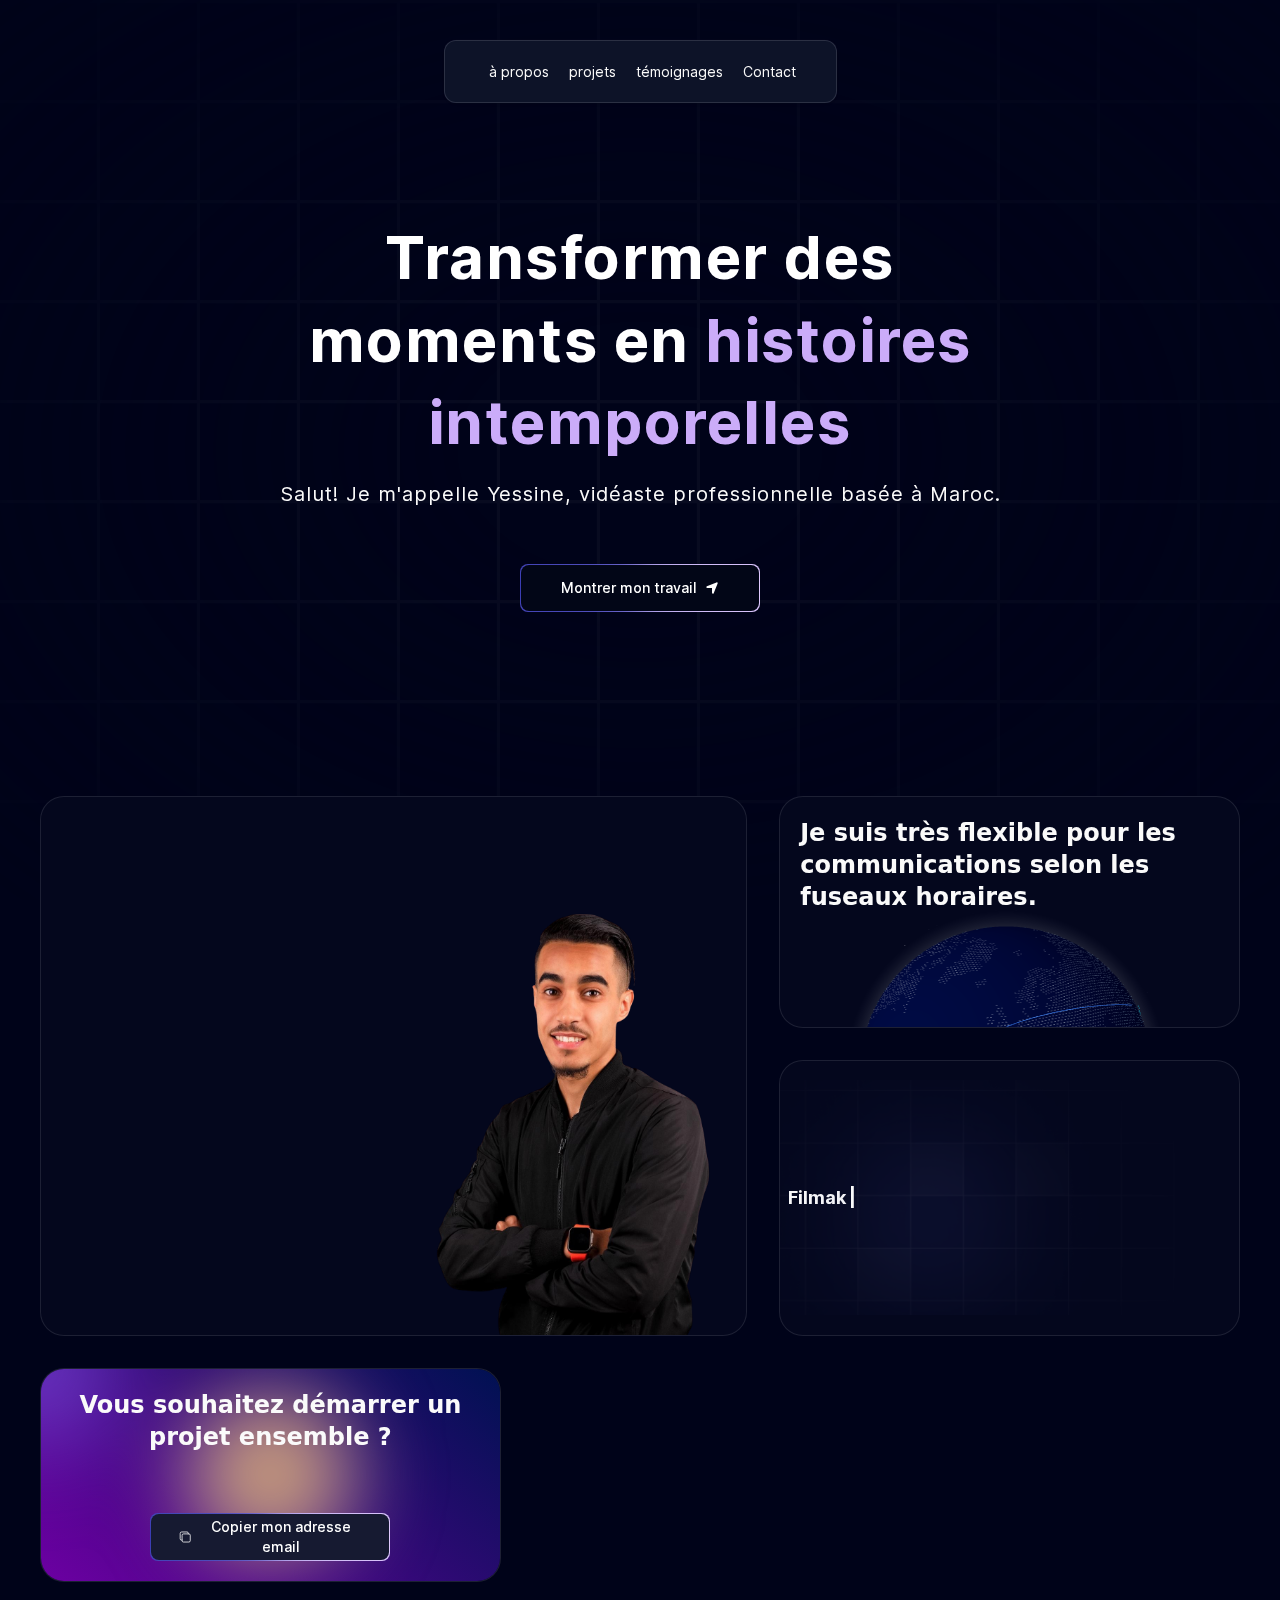
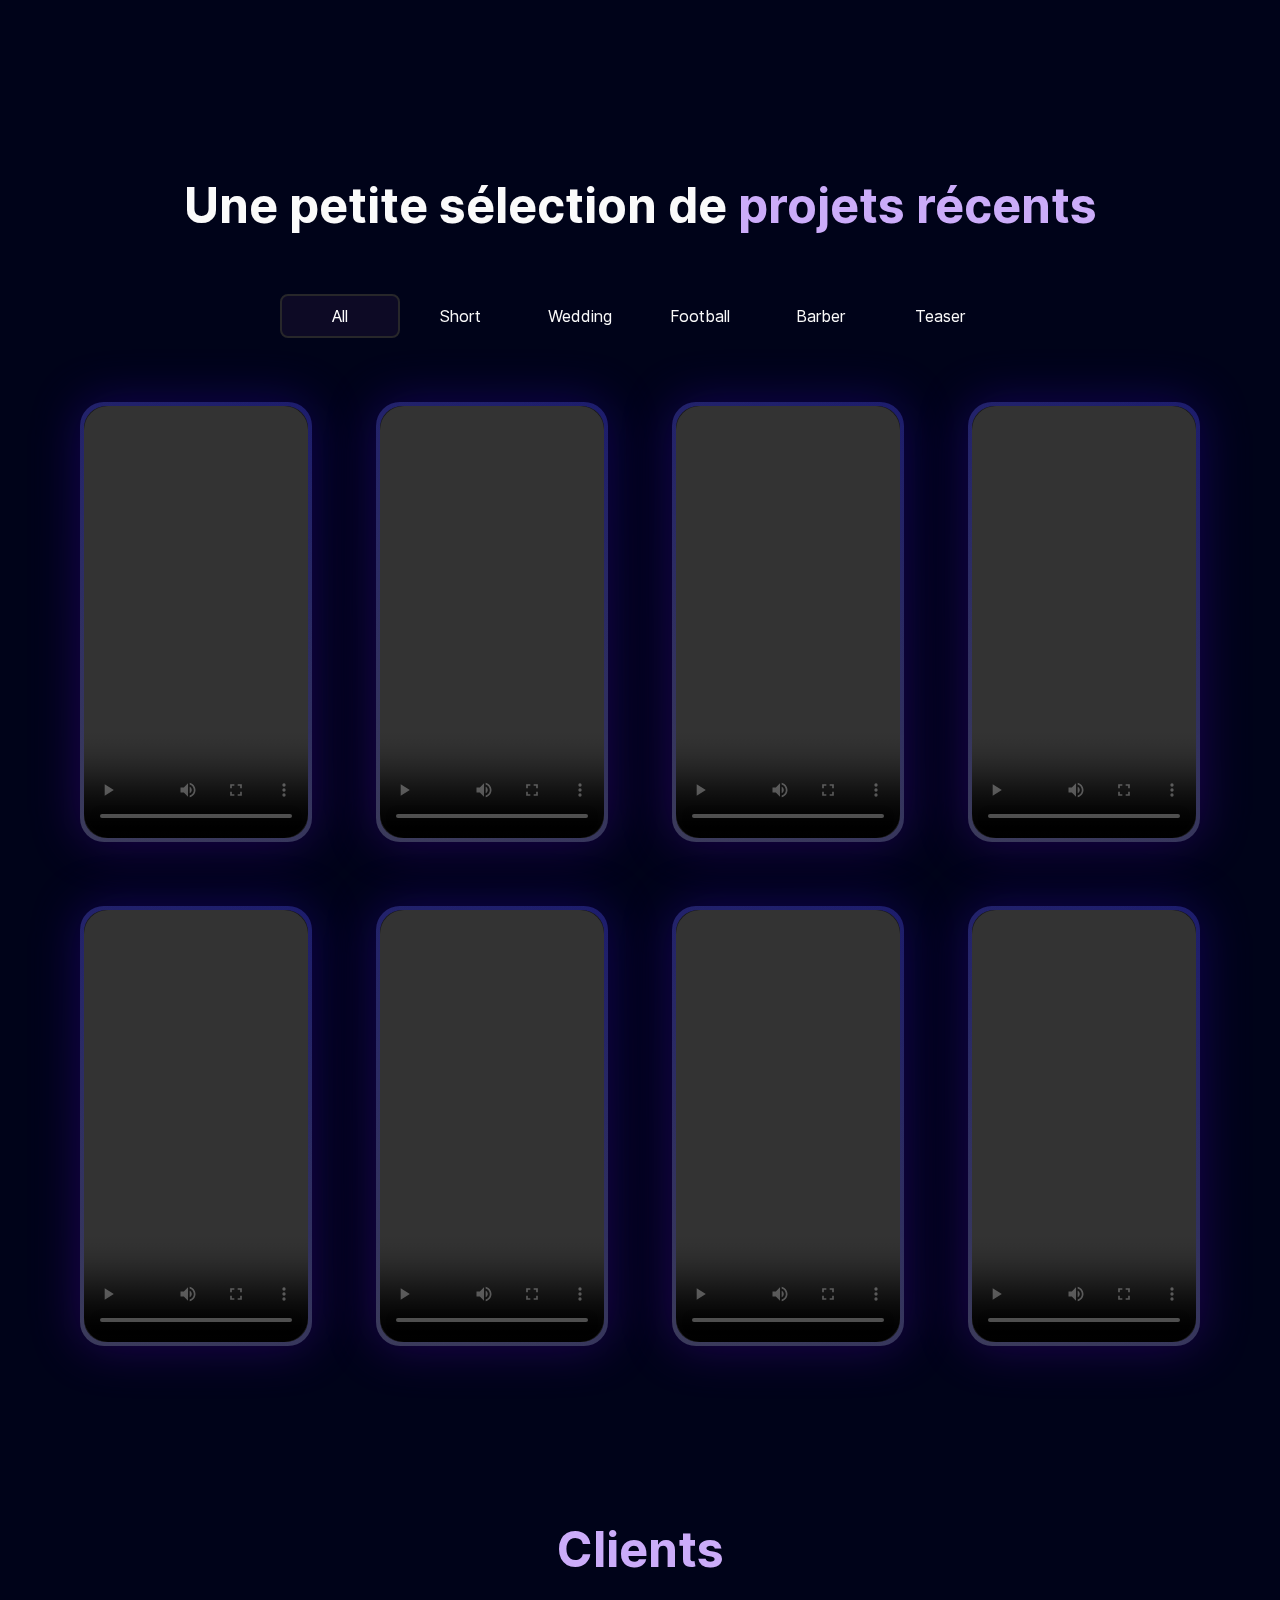
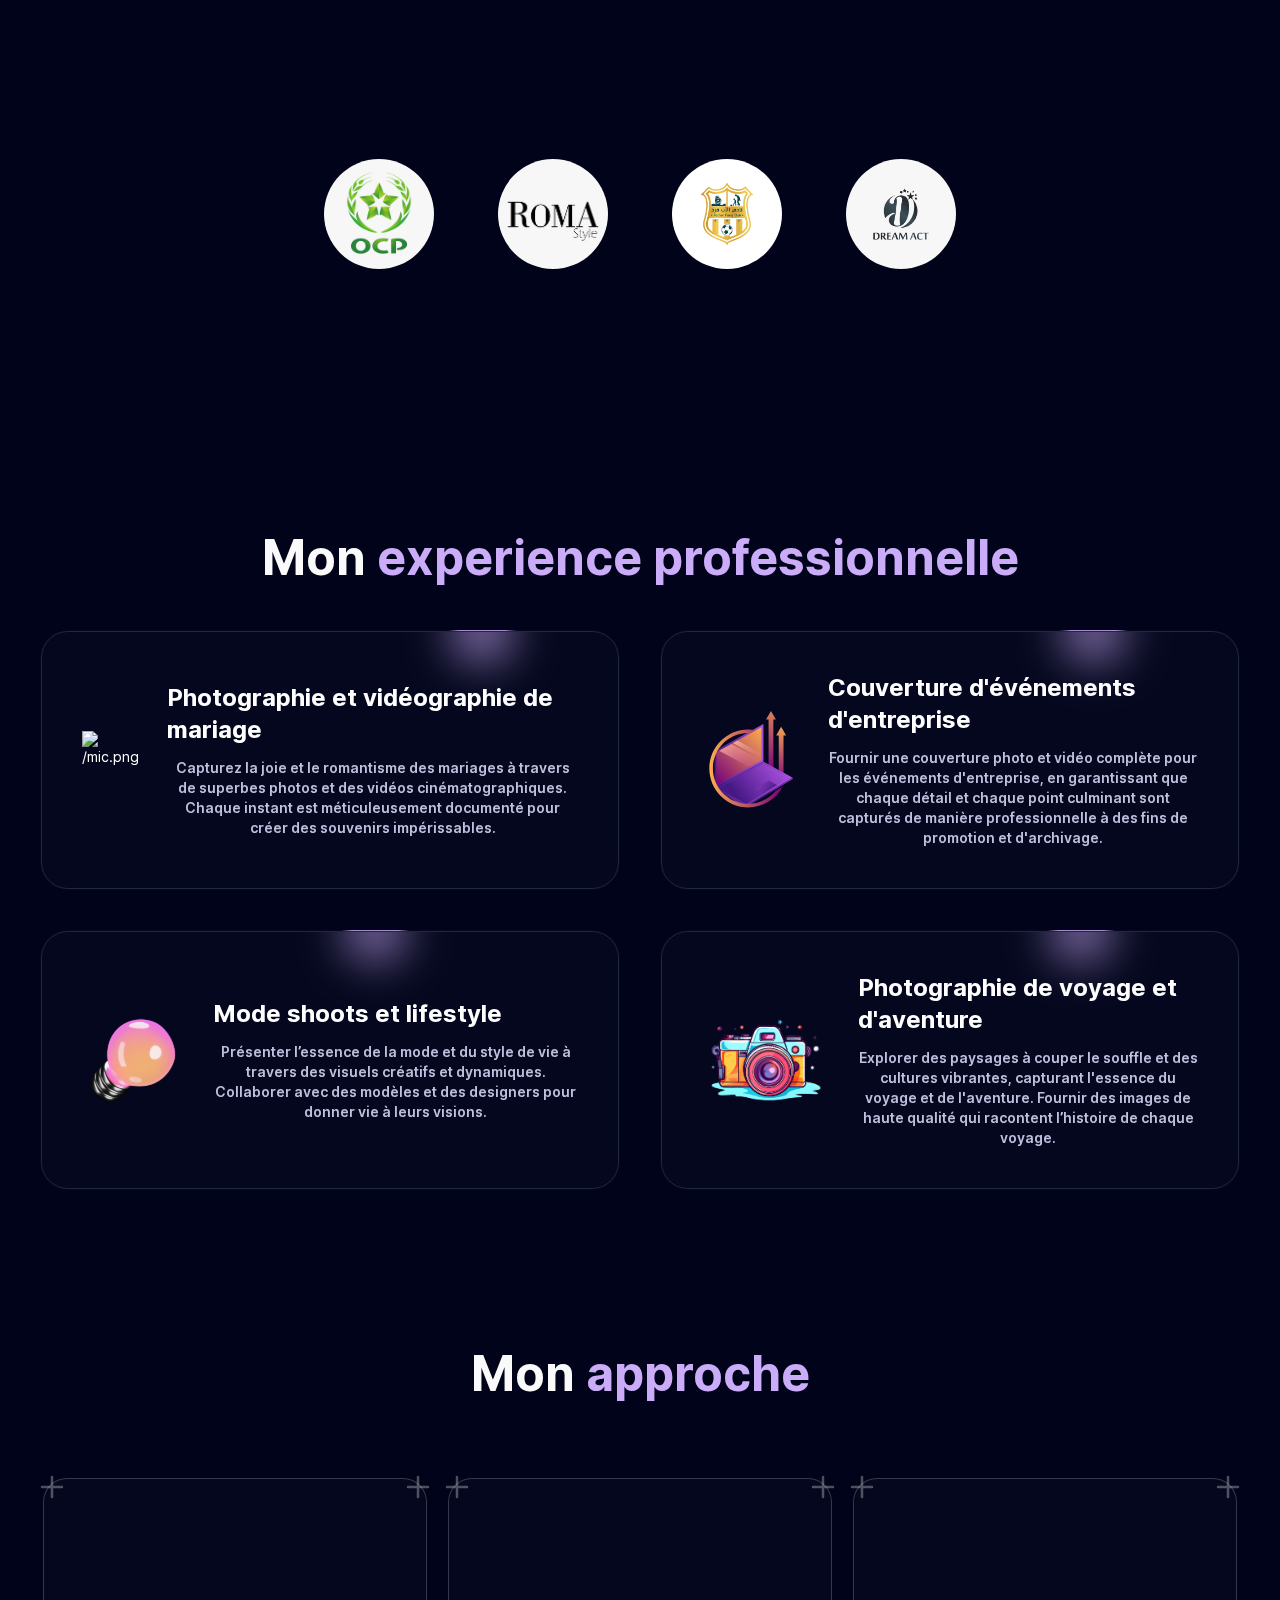
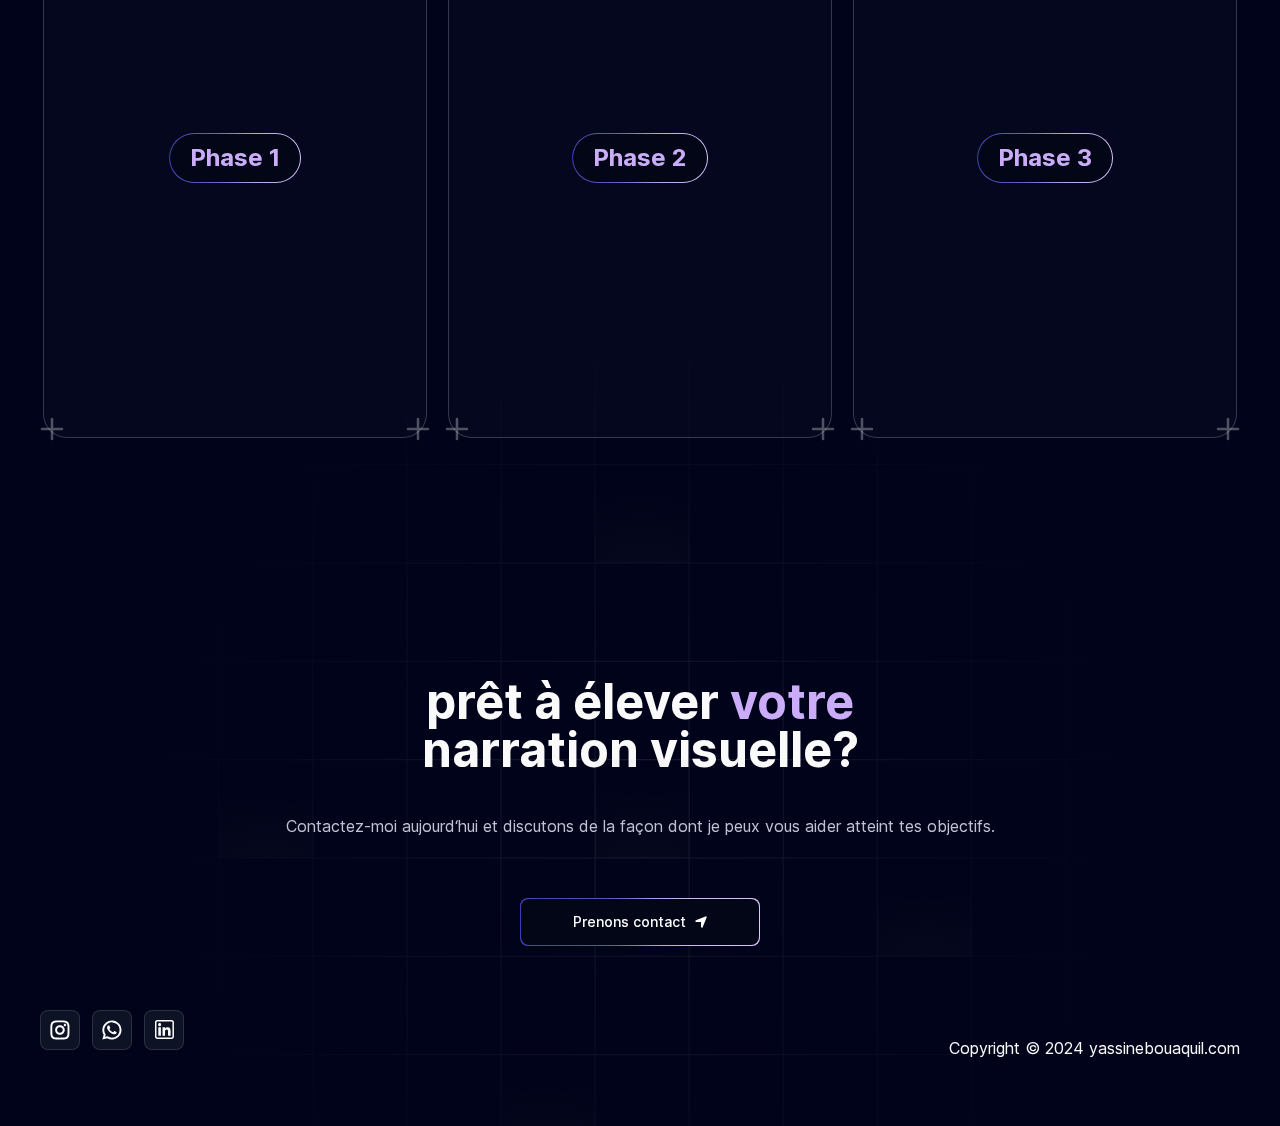
==== commit 6f3f374c: "diff bruv" ====
--- a/index.html
+++ b/index.html
@@ -1 +1 @@
-<!DOCTYPE html><html lang="en"><head><meta charSet="utf-8"/><meta name="viewport" content="width=device-width, initial-scale=1"/><link rel="stylesheet" href="/_next/static/css/55adfd045b20724a.css" crossorigin="" data-precedence="next"/><link rel="preload" as="script" fetchPriority="low" href="/_next/static/chunks/webpack-3ab6c82ea9a1d40a.js" crossorigin=""/><script src="/_next/static/chunks/fd9d1056-f28c096f0f58927f.js" async="" crossorigin=""></script><script src="/_next/static/chunks/396464d2-e9101458c829f967.js" async="" crossorigin=""></script><script src="/_next/static/chunks/663-19cb1f3aa8b247c9.js" async="" crossorigin=""></script><script src="/_next/static/chunks/main-app-84de07cb2109fa92.js" async="" crossorigin=""></script><script src="/_next/static/chunks/66-004ca9500776bfc8.js" async=""></script><script src="/_next/static/chunks/app/page-66f17995cb2d0264.js" async=""></script><script src="/_next/static/chunks/app/layout-17f2df691731cb85.js" async=""></script><link rel="icon" href="/jsm-logo.png" sizes="any"/><title>Yessine Portfolio</title><meta name="description" content="Modern &amp; Minimal JS Mastery Portfolio"/><script src="/_next/static/chunks/polyfills-c67a75d1b6f99dc8.js" crossorigin="" noModule=""></script></head><body class="__className_aaf875"><script>!function(){try{var d=document.documentElement,c=d.classList;c.remove('light','dark');var e=localStorage.getItem('theme');if('system'===e||(!e&&false)){var t='(prefers-color-scheme: dark)',m=window.matchMedia(t);if(m.media!==t||m.matches){d.style.colorScheme = 'dark';c.add('dark')}else{d.style.colorScheme = 'light';c.add('light')}}else if(e){c.add(e|| '')}else{c.add('dark')}if(e==='light'||e==='dark'||!e)d.style.colorScheme=e||'dark'}catch(e){}}()</script><main class="relative bg-black-100 flex justify-center items-center flex-col overflow-hidden mx-auto sm:px-10 px-5"><div class="max-w-7xl w-full"><div class="flex max-w-fit md:min-w-[70vw] lg:min-w-fit fixed z-[5000] top-10 inset-x-0 mx-auto px-10 py-5 rounded-lg border border-black/.1 shadow-[0px_2px_3px_-1px_rgba(0,0,0,0.1),0px_1px_0px_0px_rgba(25,28,33,0.02),0px_0px_0px_1px_rgba(25,28,33,0.08)] items-center justify-center space-x-4" style="backdrop-filter:blur(16px) saturate(180%);background-color:rgba(17, 25, 40, 0.75);border-radius:12px;border:1px solid rgba(255, 255, 255, 0.125);opacity:1;transform:translateY(-100px) translateZ(0)"><a class="relative dark:text-neutral-50 items-center box-border flex space-x-1 text-neutral-600 dark:hover:text-neutral-300 hover:text-neutral-500" href="#about"><span class="block sm:hidden"></span><span class=" text-[10px] lg:text-[14px] !cursor-pointer">à propos</span></a><a class="relative dark:text-neutral-50 items-center box-border flex space-x-1 text-neutral-600 dark:hover:text-neutral-300 hover:text-neutral-500" href="#projects"><span class="block sm:hidden"></span><span class=" text-[10px] lg:text-[14px] !cursor-pointer">projets</span></a><a class="relative dark:text-neutral-50 items-center box-border flex space-x-1 text-neutral-600 dark:hover:text-neutral-300 hover:text-neutral-500" href="#testimonials"><span class="block sm:hidden"></span><span class=" text-[10px] lg:text-[14px] !cursor-pointer">témoignages</span></a><a class="relative dark:text-neutral-50 items-center box-border flex space-x-1 text-neutral-600 dark:hover:text-neutral-300 hover:text-neutral-500" href="#contact"><span class="block sm:hidden"></span><span class=" text-[10px] lg:text-[14px] !cursor-pointer">Contact</span></a></div><!--$!--><template data-dgst="BAILOUT_TO_CLIENT_SIDE_RENDERING"></template><!--/$--><!--$!--><template data-dgst="BAILOUT_TO_CLIENT_SIDE_RENDERING"></template><!--/$--><!--$!--><template data-dgst="BAILOUT_TO_CLIENT_SIDE_RENDERING"></template><!--/$--><!--$!--><template data-dgst="BAILOUT_TO_CLIENT_SIDE_RENDERING"></template><!--/$--><!--$!--><template data-dgst="BAILOUT_TO_CLIENT_SIDE_RENDERING"></template><!--/$--><!--$!--><template data-dgst="BAILOUT_TO_CLIENT_SIDE_RENDERING"></template><!--/$--><!--$!--><template data-dgst="BAILOUT_TO_CLIENT_SIDE_RENDERING"></template><!--/$--></div></main><script src="/_next/static/chunks/webpack-3ab6c82ea9a1d40a.js" crossorigin="" async=""></script><script>(self.__next_f=self.__next_f||[]).push([0]);self.__next_f.push([2,null])</script><script>self.__next_f.push([1,"1:HL[\"/_next/static/css/55adfd045b20724a.css\",\"style\",{\"crossOrigin\":\"\"}]\n0:\"$L2\"\n"])</script><script>self.__next_f.push([1,"3:I[47690,[],\"\"]\n5:I[77831,[],\"\"]\n6:I[51549,[\"66\",\"static/chunks/66-004ca9500776bfc8.js\",\"931\",\"static/chunks/app/page-66f17995cb2d0264.js\"],\"\"]\n7:I[87407,[\"185\",\"static/chunks/app/layout-17f2df691731cb85.js\"],\"ThemeProvider\"]\n8:I[5613,[],\"\"]\n9:I[31778,[],\"\"]\nb:[]\n"])</script><script>self.__next_f.push([1,"2:[[[\"$\",\"link\",\"0\",{\"rel\":\"stylesheet\",\"href\":\"/_next/static/css/55adfd045b20724a.css\",\"precedence\":\"next\",\"crossOrigin\":\"\"}]],[\"$\",\"$L3\",null,{\"buildId\":\"ibm_-63RHG0zo1HJWqK5d\",\"assetPrefix\":\"\",\"initialCanonicalUrl\":\"/\",\"initialTree\":[\"\",{\"children\":[\"__PAGE__\",{}]},\"$undefined\",\"$undefined\",true],\"initialSeedData\":[\"\",{\"children\":[\"__PAGE__\",{},[\"$L4\",[\"$\",\"$L5\",null,{\"propsForComponent\":{\"params\":{}},\"Component\":\"$6\",\"isStaticGeneration\":true}],null]]},[null,[\"$\",\"html\",null,{\"lang\":\"en\",\"suppressHydrationWarning\":true,\"children\":[[\"$\",\"head\",null,{\"children\":[\"$\",\"link\",null,{\"rel\":\"icon\",\"href\":\"/jsm-logo.png\",\"sizes\":\"any\"}]}],[\"$\",\"body\",null,{\"className\":\"__className_aaf875\",\"children\":[\"$\",\"$L7\",null,{\"attribute\":\"class\",\"defaultTheme\":\"dark\",\"enableSystem\":true,\"disableTransitionOnChange\":true,\"children\":[\"$\",\"$L8\",null,{\"parallelRouterKey\":\"children\",\"segmentPath\":[\"children\"],\"loading\":\"$undefined\",\"loadingStyles\":\"$undefined\",\"loadingScripts\":\"$undefined\",\"hasLoading\":false,\"error\":\"$undefined\",\"errorStyles\":\"$undefined\",\"errorScripts\":\"$undefined\",\"template\":[\"$\",\"$L9\",null,{}],\"templateStyles\":\"$undefined\",\"templateScripts\":\"$undefined\",\"notFound\":[[\"$\",\"title\",null,{\"children\":\"404: This page could not be found.\"}],[\"$\",\"div\",null,{\"style\":{\"fontFamily\":\"system-ui,\\\"Segoe UI\\\",Roboto,Helvetica,Arial,sans-serif,\\\"Apple Color Emoji\\\",\\\"Segoe UI Emoji\\\"\",\"height\":\"100vh\",\"textAlign\":\"center\",\"display\":\"flex\",\"flexDirection\":\"column\",\"alignItems\":\"center\",\"justifyContent\":\"center\"},\"children\":[\"$\",\"div\",null,{\"children\":[[\"$\",\"style\",null,{\"dangerouslySetInnerHTML\":{\"__html\":\"body{color:#000;background:#fff;margin:0}.next-error-h1{border-right:1px solid rgba(0,0,0,.3)}@media (prefers-color-scheme:dark){body{color:#fff;background:#000}.next-error-h1{border-right:1px solid rgba(255,255,255,.3)}}\"}}],[\"$\",\"h1\",null,{\"className\":\"next-error-h1\",\"style\":{\"display\":\"inline-block\",\"margin\":\"0 20px 0 0\",\"padding\":\"0 23px 0 0\",\"fontSize\":24,\"fontWeight\":500,\"verticalAlign\":\"top\",\"lineHeight\":\"49px\"},\"children\":\"404\"}],[\"$\",\"div\",null,{\"style\":{\"display\":\"inline-block\"},\"children\":[\"$\",\"h2\",null,{\"style\":{\"fontSize\":14,\"fontWeight\":400,\"lineHeight\":\"49px\",\"margin\":0},\"children\":\"This page could not be found.\"}]}]]}]}]],\"notFoundStyles\":[],\"styles\":null}]}]}]]}],null]],\"initialHead\":[false,\"$La\"],\"globalErrorComponent\":{},\"missingSlots\":\"$Wb\"}]]\n"])</script><script>self.__next_f.push([1,"a:[[\"$\",\"meta\",\"0\",{\"name\":\"viewport\",\"content\":\"width=device-width, initial-scale=1\"}],[\"$\",\"meta\",\"1\",{\"charSet\":\"utf-8\"}],[\"$\",\"title\",\"2\",{\"children\":\"Yessine Portfolio\"}],[\"$\",\"meta\",\"3\",{\"name\":\"description\",\"content\":\"Modern \u0026 Minimal JS Mastery Portfolio\"}]]\n4:null\n"])</script><script>self.__next_f.push([1,""])</script></body></html>+<!DOCTYPE html><html lang="en"><head><meta charSet="utf-8"/><meta name="viewport" content="width=device-width, initial-scale=1"/><link rel="stylesheet" href="/_next/static/css/ba4eac00d691f891.css" data-precedence="next"/><link rel="preload" as="script" fetchPriority="low" href="/_next/static/chunks/webpack-7be1e928adce2697.js"/><script src="/_next/static/chunks/fd9d1056-6a5d3c4d88603fcb.js" async=""></script><script src="/_next/static/chunks/396464d2-d8b3fc3288ee467f.js" async=""></script><script src="/_next/static/chunks/881-3632eddf31407da5.js" async=""></script><script src="/_next/static/chunks/main-app-7334d7edcf47c9c2.js" async=""></script><script src="/_next/static/chunks/752-edd8970371ef974c.js" async=""></script><script src="/_next/static/chunks/app/page-49d9d1b64ea48ade.js" async=""></script><script src="/_next/static/chunks/app/layout-afde6e91463688ba.js" async=""></script><link rel="icon" href="/jsm-logo.png" sizes="any"/><title>Yessine Portfolio</title><meta name="description" content="Modern &amp; Minimal JS Mastery Portfolio"/><script src="/_next/static/chunks/polyfills-78c92fac7aa8fdd8.js" noModule=""></script></head><body class="__className_aaf875"><script>!function(){try{var d=document.documentElement,c=d.classList;c.remove('light','dark');var e=localStorage.getItem('theme');if('system'===e||(!e&&false)){var t='(prefers-color-scheme: dark)',m=window.matchMedia(t);if(m.media!==t||m.matches){d.style.colorScheme = 'dark';c.add('dark')}else{d.style.colorScheme = 'light';c.add('light')}}else if(e){c.add(e|| '')}else{c.add('dark')}if(e==='light'||e==='dark'||!e)d.style.colorScheme=e||'dark'}catch(e){}}()</script><main class="relative bg-black-100 flex justify-center items-center flex-col overflow-hidden mx-auto sm:px-10 px-5"><div class="max-w-7xl w-full"><div class="flex max-w-fit md:min-w-[70vw] lg:min-w-fit fixed z-[5000] top-10 inset-x-0 mx-auto px-10 py-5 rounded-lg border border-black/.1 shadow-[0px_2px_3px_-1px_rgba(0,0,0,0.1),0px_1px_0px_0px_rgba(25,28,33,0.02),0px_0px_0px_1px_rgba(25,28,33,0.08)] items-center justify-center space-x-4" style="backdrop-filter:blur(16px) saturate(180%);background-color:rgba(17, 25, 40, 0.75);border-radius:12px;border:1px solid rgba(255, 255, 255, 0.125);opacity:1;will-change:transform,opacity;transform:translateY(-100px)"><a class="relative dark:text-neutral-50 items-center box-border flex space-x-1 text-neutral-600 dark:hover:text-neutral-300 hover:text-neutral-500" href="#about"><span class="block sm:hidden"></span><span class=" text-[10px] lg:text-[14px] !cursor-pointer">à propos</span></a><a class="relative dark:text-neutral-50 items-center box-border flex space-x-1 text-neutral-600 dark:hover:text-neutral-300 hover:text-neutral-500" href="#projects"><span class="block sm:hidden"></span><span class=" text-[10px] lg:text-[14px] !cursor-pointer">projets</span></a><a class="relative dark:text-neutral-50 items-center box-border flex space-x-1 text-neutral-600 dark:hover:text-neutral-300 hover:text-neutral-500" href="#testimonials"><span class="block sm:hidden"></span><span class=" text-[10px] lg:text-[14px] !cursor-pointer">témoignages</span></a><a class="relative dark:text-neutral-50 items-center box-border flex space-x-1 text-neutral-600 dark:hover:text-neutral-300 hover:text-neutral-500" href="#contact"><span class="block sm:hidden"></span><span class=" text-[10px] lg:text-[14px] !cursor-pointer">Contact</span></a></div><!--$!--><template data-dgst="BAILOUT_TO_CLIENT_SIDE_RENDERING"></template><!--/$--><!--$!--><template data-dgst="BAILOUT_TO_CLIENT_SIDE_RENDERING"></template><!--/$--><!--$!--><template data-dgst="BAILOUT_TO_CLIENT_SIDE_RENDERING"></template><!--/$--><!--$!--><template data-dgst="BAILOUT_TO_CLIENT_SIDE_RENDERING"></template><!--/$--><!--$!--><template data-dgst="BAILOUT_TO_CLIENT_SIDE_RENDERING"></template><!--/$--><!--$!--><template data-dgst="BAILOUT_TO_CLIENT_SIDE_RENDERING"></template><!--/$--><!--$!--><template data-dgst="BAILOUT_TO_CLIENT_SIDE_RENDERING"></template><!--/$--></div></main><script src="/_next/static/chunks/webpack-7be1e928adce2697.js" async=""></script><script>(self.__next_f=self.__next_f||[]).push([0]);self.__next_f.push([2,null])</script><script>self.__next_f.push([1,"1:HL[\"/_next/static/css/ba4eac00d691f891.css\",\"style\"]\n"])</script><script>self.__next_f.push([1,"2:I[95751,[],\"\"]\n4:I[66513,[],\"ClientPageRoot\"]\n5:I[90616,[\"752\",\"static/chunks/752-edd8970371ef974c.js\",\"931\",\"static/chunks/app/page-49d9d1b64ea48ade.js\"],\"default\"]\n6:I[13241,[\"185\",\"static/chunks/app/layout-afde6e91463688ba.js\"],\"ThemeProvider\"]\n7:I[39275,[],\"\"]\n8:I[61343,[],\"\"]\na:[]\n"])</script><script>self.__next_f.push([1,"0:[[[\"$\",\"link\",\"0\",{\"rel\":\"stylesheet\",\"href\":\"/_next/static/css/ba4eac00d691f891.css\",\"precedence\":\"next\",\"crossOrigin\":\"$undefined\"}]],[\"$\",\"$L2\",null,{\"buildId\":\"w4fHduUWjDD5Z5DX31gt-\",\"assetPrefix\":\"\",\"initialCanonicalUrl\":\"/\",\"initialTree\":[\"\",{\"children\":[\"__PAGE__\",{}]},\"$undefined\",\"$undefined\",true],\"initialSeedData\":[\"\",{\"children\":[\"__PAGE__\",{},[[\"$L3\",[\"$\",\"$L4\",null,{\"props\":{\"params\":{},\"searchParams\":{}},\"Component\":\"$5\"}]],null],null]},[[\"$\",\"html\",null,{\"lang\":\"en\",\"suppressHydrationWarning\":true,\"children\":[[\"$\",\"head\",null,{\"children\":[\"$\",\"link\",null,{\"rel\":\"icon\",\"href\":\"/jsm-logo.png\",\"sizes\":\"any\"}]}],[\"$\",\"body\",null,{\"className\":\"__className_aaf875\",\"children\":[\"$\",\"$L6\",null,{\"attribute\":\"class\",\"defaultTheme\":\"dark\",\"enableSystem\":true,\"disableTransitionOnChange\":true,\"children\":[\"$\",\"$L7\",null,{\"parallelRouterKey\":\"children\",\"segmentPath\":[\"children\"],\"error\":\"$undefined\",\"errorStyles\":\"$undefined\",\"errorScripts\":\"$undefined\",\"template\":[\"$\",\"$L8\",null,{}],\"templateStyles\":\"$undefined\",\"templateScripts\":\"$undefined\",\"notFound\":[[\"$\",\"title\",null,{\"children\":\"404: This page could not be found.\"}],[\"$\",\"div\",null,{\"style\":{\"fontFamily\":\"system-ui,\\\"Segoe UI\\\",Roboto,Helvetica,Arial,sans-serif,\\\"Apple Color Emoji\\\",\\\"Segoe UI Emoji\\\"\",\"height\":\"100vh\",\"textAlign\":\"center\",\"display\":\"flex\",\"flexDirection\":\"column\",\"alignItems\":\"center\",\"justifyContent\":\"center\"},\"children\":[\"$\",\"div\",null,{\"children\":[[\"$\",\"style\",null,{\"dangerouslySetInnerHTML\":{\"__html\":\"body{color:#000;background:#fff;margin:0}.next-error-h1{border-right:1px solid rgba(0,0,0,.3)}@media (prefers-color-scheme:dark){body{color:#fff;background:#000}.next-error-h1{border-right:1px solid rgba(255,255,255,.3)}}\"}}],[\"$\",\"h1\",null,{\"className\":\"next-error-h1\",\"style\":{\"display\":\"inline-block\",\"margin\":\"0 20px 0 0\",\"padding\":\"0 23px 0 0\",\"fontSize\":24,\"fontWeight\":500,\"verticalAlign\":\"top\",\"lineHeight\":\"49px\"},\"children\":\"404\"}],[\"$\",\"div\",null,{\"style\":{\"display\":\"inline-block\"},\"children\":[\"$\",\"h2\",null,{\"style\":{\"fontSize\":14,\"fontWeight\":400,\"lineHeight\":\"49px\",\"margin\":0},\"children\":\"This page could not be found.\"}]}]]}]}]],\"notFoundStyles\":[],\"styles\":null}]}]}]]}],null],null],\"couldBeIntercepted\":false,\"initialHead\":[null,\"$L9\"],\"globalErrorComponent\":{},\"missingSlots\":\"$Wa\"}]]\n"])</script><script>self.__next_f.push([1,"9:[[\"$\",\"meta\",\"0\",{\"name\":\"viewport\",\"content\":\"width=device-width, initial-scale=1\"}],[\"$\",\"meta\",\"1\",{\"charSet\":\"utf-8\"}],[\"$\",\"title\",\"2\",{\"children\":\"Yessine Portfolio\"}],[\"$\",\"meta\",\"3\",{\"name\":\"description\",\"content\":\"Modern \u0026 Minimal JS Mastery Portfolio\"}]]\n3:null\n"])</script></body></html>--- a/_next/static/css/ba4eac00d691f891.css
+++ b/_next/static/css/ba4eac00d691f891.css
@@ -0,0 +1,5 @@
+@font-face{font-family:__Inter_aaf875;font-style:normal;font-weight:100 900;font-display:swap;src:url(/_next/static/media/ec159349637c90ad-s.woff2) format("woff2");unicode-range:u+0460-052f,u+1c80-1c88,u+20b4,u+2de0-2dff,u+a640-a69f,u+fe2e-fe2f}@font-face{font-family:__Inter_aaf875;font-style:normal;font-weight:100 900;font-display:swap;src:url(/_next/static/media/513657b02c5c193f-s.woff2) format("woff2");unicode-range:u+0301,u+0400-045f,u+0490-0491,u+04b0-04b1,u+2116}@font-face{font-family:__Inter_aaf875;font-style:normal;font-weight:100 900;font-display:swap;src:url(/_next/static/media/fd4db3eb5472fc27-s.woff2) format("woff2");unicode-range:u+1f??}@font-face{font-family:__Inter_aaf875;font-style:normal;font-weight:100 900;font-display:swap;src:url(/_next/static/media/51ed15f9841b9f9d-s.woff2) format("woff2");unicode-range:u+0370-0377,u+037a-037f,u+0384-038a,u+038c,u+038e-03a1,u+03a3-03ff}@font-face{font-family:__Inter_aaf875;font-style:normal;font-weight:100 900;font-display:swap;src:url(/_next/static/media/05a31a2ca4975f99-s.woff2) format("woff2");unicode-range:u+0102-0103,u+0110-0111,u+0128-0129,u+0168-0169,u+01a0-01a1,u+01af-01b0,u+0300-0301,u+0303-0304,u+0308-0309,u+0323,u+0329,u+1ea0-1ef9,u+20ab}@font-face{font-family:__Inter_aaf875;font-style:normal;font-weight:100 900;font-display:swap;src:url(/_next/static/media/d6b16ce4a6175f26-s.woff2) format("woff2");unicode-range:u+0100-02af,u+0304,u+0308,u+0329,u+1e00-1e9f,u+1ef2-1eff,u+2020,u+20a0-20ab,u+20ad-20c0,u+2113,u+2c60-2c7f,u+a720-a7ff}@font-face{font-family:__Inter_aaf875;font-style:normal;font-weight:100 900;font-display:swap;src:url(/_next/static/media/c9a5bc6a7c948fb0-s.p.woff2) format("woff2");unicode-range:u+00??,u+0131,u+0152-0153,u+02bb-02bc,u+02c6,u+02da,u+02dc,u+0304,u+0308,u+0329,u+2000-206f,u+2074,u+20ac,u+2122,u+2191,u+2193,u+2212,u+2215,u+feff,u+fffd}@font-face{font-family:__Inter_Fallback_aaf875;src:local("Arial");ascent-override:90.49%;descent-override:22.56%;line-gap-override:0.00%;size-adjust:107.06%}.__className_aaf875{font-family:__Inter_aaf875,__Inter_Fallback_aaf875;font-style:normal}
+
+/*
+! tailwindcss v3.4.6 | MIT License | https://tailwindcss.com
+*/*,:after,:before{box-sizing:border-box;border:0 solid #e5e7eb}:after,:before{--tw-content:""}:host,html{line-height:1.5;-webkit-text-size-adjust:100%;-moz-tab-size:4;-o-tab-size:4;tab-size:4;font-family:ui-sans-serif,system-ui,sans-serif,Apple Color Emoji,Segoe UI Emoji,Segoe UI Symbol,Noto Color Emoji;font-feature-settings:normal;font-variation-settings:normal;-webkit-tap-highlight-color:transparent}body{margin:0;line-height:inherit}hr{height:0;color:inherit;border-top-width:1px}abbr:where([title]){-webkit-text-decoration:underline dotted;text-decoration:underline dotted}h1,h2,h3,h4,h5,h6{font-size:inherit;font-weight:inherit}a{color:inherit;text-decoration:inherit}b,strong{font-weight:bolder}code,kbd,pre,samp{font-family:ui-monospace,SFMono-Regular,Menlo,Monaco,Consolas,Liberation Mono,Courier New,monospace;font-feature-settings:normal;font-variation-settings:normal;font-size:1em}small{font-size:80%}sub,sup{font-size:75%;line-height:0;position:relative;vertical-align:baseline}sub{bottom:-.25em}sup{top:-.5em}table{text-indent:0;border-color:inherit;border-collapse:collapse}button,input,optgroup,select,textarea{font-family:inherit;font-feature-settings:inherit;font-variation-settings:inherit;font-size:100%;font-weight:inherit;line-height:inherit;letter-spacing:inherit;color:inherit;margin:0;padding:0}button,select{text-transform:none}button,input:where([type=button]),input:where([type=reset]),input:where([type=submit]){-webkit-appearance:button;background-color:transparent;background-image:none}:-moz-focusring{outline:auto}:-moz-ui-invalid{box-shadow:none}progress{vertical-align:baseline}::-webkit-inner-spin-button,::-webkit-outer-spin-button{height:auto}[type=search]{-webkit-appearance:textfield;outline-offset:-2px}::-webkit-search-decoration{-webkit-appearance:none}::-webkit-file-upload-button{-webkit-appearance:button;font:inherit}summary{display:list-item}blockquote,dd,dl,figure,h1,h2,h3,h4,h5,h6,hr,p,pre{margin:0}fieldset{margin:0}fieldset,legend{padding:0}menu,ol,ul{list-style:none;margin:0;padding:0}dialog{padding:0}textarea{resize:vertical}input::-moz-placeholder,textarea::-moz-placeholder{opacity:1;color:#9ca3af}input::placeholder,textarea::placeholder{opacity:1;color:#9ca3af}[role=button],button{cursor:pointer}:disabled{cursor:default}audio,canvas,embed,iframe,img,object,svg,video{display:block;vertical-align:middle}img,video{max-width:100%;height:auto}[hidden]{display:none}:root{--inherit:inherit;--current:currentColor;--transparent:transparent;--black-100:#000319;--black-200:rgba(17,25,40,.75);--black-300:hsla(0,0%,100%,.125);--black:#000;--white-100:#bec1dd;--white-200:#c1c2d3;--white:#fff;--slate-50:#f8fafc;--slate-100:#f1f5f9;--slate-200:#e2e8f0;--slate-300:#cbd5e1;--slate-400:#94a3b8;--slate-500:#64748b;--slate-600:#475569;--slate-700:#334155;--slate-800:#1e293b;--slate-900:#0f172a;--slate-950:#020617;--gray-50:#f9fafb;--gray-100:#f3f4f6;--gray-200:#e5e7eb;--gray-300:#d1d5db;--gray-400:#9ca3af;--gray-500:#6b7280;--gray-600:#4b5563;--gray-700:#374151;--gray-800:#1f2937;--gray-900:#111827;--gray-950:#030712;--zinc-50:#fafafa;--zinc-100:#f4f4f5;--zinc-200:#e4e4e7;--zinc-300:#d4d4d8;--zinc-400:#a1a1aa;--zinc-500:#71717a;--zinc-600:#52525b;--zinc-700:#3f3f46;--zinc-800:#27272a;--zinc-900:#18181b;--zinc-950:#09090b;--neutral-50:#fafafa;--neutral-100:#f5f5f5;--neutral-200:#e5e5e5;--neutral-300:#d4d4d4;--neutral-400:#a3a3a3;--neutral-500:#737373;--neutral-600:#525252;--neutral-700:#404040;--neutral-800:#262626;--neutral-900:#171717;--neutral-950:#0a0a0a;--stone-50:#fafaf9;--stone-100:#f5f5f4;--stone-200:#e7e5e4;--stone-300:#d6d3d1;--stone-400:#a8a29e;--stone-500:#78716c;--stone-600:#57534e;--stone-700:#44403c;--stone-800:#292524;--stone-900:#1c1917;--stone-950:#0c0a09;--red-50:#fef2f2;--red-100:#fee2e2;--red-200:#fecaca;--red-300:#fca5a5;--red-400:#f87171;--red-500:#ef4444;--red-600:#dc2626;--red-700:#b91c1c;--red-800:#991b1b;--red-900:#7f1d1d;--red-950:#450a0a;--orange-50:#fff7ed;--orange-100:#ffedd5;--orange-200:#fed7aa;--orange-300:#fdba74;--orange-400:#fb923c;--orange-500:#f97316;--orange-600:#ea580c;--orange-700:#c2410c;--orange-800:#9a3412;--orange-900:#7c2d12;--orange-950:#431407;--amber-50:#fffbeb;--amber-100:#fef3c7;--amber-200:#fde68a;--amber-300:#fcd34d;--amber-400:#fbbf24;--amber-500:#f59e0b;--amber-600:#d97706;--amber-700:#b45309;--amber-800:#92400e;--amber-900:#78350f;--amber-950:#451a03;--yellow-50:#fefce8;--yellow-100:#fef9c3;--yellow-200:#fef08a;--yellow-300:#fde047;--yellow-400:#facc15;--yellow-500:#eab308;--yellow-600:#ca8a04;--yellow-700:#a16207;--yellow-800:#854d0e;--yellow-900:#713f12;--yellow-950:#422006;--lime-50:#f7fee7;--lime-100:#ecfccb;--lime-200:#d9f99d;--lime-300:#bef264;--lime-400:#a3e635;--lime-500:#84cc16;--lime-600:#65a30d;--lime-700:#4d7c0f;--lime-800:#3f6212;--lime-900:#365314;--lime-950:#1a2e05;--green-50:#f0fdf4;--green-100:#dcfce7;--green-200:#bbf7d0;--green-300:#86efac;--green-400:#4ade80;--green-500:#22c55e;--green-600:#16a34a;--green-700:#15803d;--green-800:#166534;--green-900:#14532d;--green-950:#052e16;--emerald-50:#ecfdf5;--emerald-100:#d1fae5;--emerald-200:#a7f3d0;--emerald-300:#6ee7b7;--emerald-400:#34d399;--emerald-500:#10b981;--emerald-600:#059669;--emerald-700:#047857;--emerald-800:#065f46;--emerald-900:#064e3b;--emerald-950:#022c22;--teal-50:#f0fdfa;--teal-100:#ccfbf1;--teal-200:#99f6e4;--teal-300:#5eead4;--teal-400:#2dd4bf;--teal-500:#14b8a6;--teal-600:#0d9488;--teal-700:#0f766e;--teal-800:#115e59;--teal-900:#134e4a;--teal-950:#042f2e;--cyan-50:#ecfeff;--cyan-100:#cffafe;--cyan-200:#a5f3fc;--cyan-300:#67e8f9;--cyan-400:#22d3ee;--cyan-500:#06b6d4;--cyan-600:#0891b2;--cyan-700:#0e7490;--cyan-800:#155e75;--cyan-900:#164e63;--cyan-950:#083344;--sky-50:#f0f9ff;--sky-100:#e0f2fe;--sky-200:#bae6fd;--sky-300:#7dd3fc;--sky-400:#38bdf8;--sky-500:#0ea5e9;--sky-600:#0284c7;--sky-700:#0369a1;--sky-800:#075985;--sky-900:#0c4a6e;--sky-950:#082f49;--blue-50:#eff6ff;--blue-100:#e4ecff;--blue-200:#bfdbfe;--blue-300:#93c5fd;--blue-400:#60a5fa;--blue-500:#3b82f6;--blue-600:#2563eb;--blue-700:#1d4ed8;--blue-800:#1e40af;--blue-900:#1e3a8a;--blue-950:#172554;--indigo-50:#eef2ff;--indigo-100:#e0e7ff;--indigo-200:#c7d2fe;--indigo-300:#a5b4fc;--indigo-400:#818cf8;--indigo-500:#6366f1;--indigo-600:#4f46e5;--indigo-700:#4338ca;--indigo-800:#3730a3;--indigo-900:#312e81;--indigo-950:#1e1b4b;--violet-50:#f5f3ff;--violet-100:#ede9fe;--violet-200:#ddd6fe;--violet-300:#c4b5fd;--violet-400:#a78bfa;--violet-500:#8b5cf6;--violet-600:#7c3aed;--violet-700:#6d28d9;--violet-800:#5b21b6;--violet-900:#4c1d95;--violet-950:#2e1065;--purple:#cbacf9;--fuchsia-50:#fdf4ff;--fuchsia-100:#fae8ff;--fuchsia-200:#f5d0fe;--fuchsia-300:#f0abfc;--fuchsia-400:#e879f9;--fuchsia-500:#d946ef;--fuchsia-600:#c026d3;--fuchsia-700:#a21caf;--fuchsia-800:#86198f;--fuchsia-900:#701a75;--fuchsia-950:#4a044e;--pink-50:#fdf2f8;--pink-100:#fce7f3;--pink-200:#fbcfe8;--pink-300:#f9a8d4;--pink-400:#f472b6;--pink-500:#ec4899;--pink-600:#db2777;--pink-700:#be185d;--pink-800:#9d174d;--pink-900:#831843;--pink-950:#500724;--rose-50:#fff1f2;--rose-100:#ffe4e6;--rose-200:#fecdd3;--rose-300:#fda4af;--rose-400:#fb7185;--rose-500:#f43f5e;--rose-600:#e11d48;--rose-700:#be123c;--rose-800:#9f1239;--rose-900:#881337;--rose-950:#4c0519;--border:hsl(var(--border));--input:hsl(var(--input));--ring:hsl(var(--ring));--background:hsl(var(--background));--foreground:hsl(var(--foreground));--primary:hsl(var(--primary));--primary-foreground:hsl(var(--primary-foreground));--secondary:hsl(var(--secondary));--secondary-foreground:hsl(var(--secondary-foreground));--destructive:hsl(var(--destructive));--destructive-foreground:hsl(var(--destructive-foreground));--muted:hsl(var(--muted));--muted-foreground:hsl(var(--muted-foreground));--accent:hsl(var(--accent));--accent-foreground:hsl(var(--accent-foreground));--popover:hsl(var(--popover));--popover-foreground:hsl(var(--popover-foreground));--card:hsl(var(--card));--card-foreground:hsl(var(--card-foreground));--background:0 0% 100%;--foreground:240 10% 3.9%;--card:0 0% 100%;--card-foreground:240 10% 3.9%;--popover:0 0% 100%;--popover-foreground:240 10% 3.9%;--primary:240 5.9% 10%;--primary-foreground:0 0% 98%;--secondary:240 4.8% 95.9%;--secondary-foreground:240 5.9% 10%;--muted:240 4.8% 95.9%;--muted-foreground:240 3.8% 46.1%;--accent:240 4.8% 95.9%;--accent-foreground:240 5.9% 10%;--destructive:0 84.2% 60.2%;--destructive-foreground:0 0% 98%;--border:240 5.9% 90%;--input:240 5.9% 90%;--ring:240 10% 3.9%;--radius:0.5rem}.dark{--background:240 10% 3.9%;--foreground:0 0% 98%;--card:240 10% 3.9%;--card-foreground:0 0% 98%;--popover:240 10% 3.9%;--popover-foreground:0 0% 98%;--primary:0 0% 98%;--primary-foreground:240 5.9% 10%;--secondary:240 3.7% 15.9%;--secondary-foreground:0 0% 98%;--muted:240 3.7% 15.9%;--muted-foreground:240 5% 64.9%;--accent:240 3.7% 15.9%;--accent-foreground:0 0% 98%;--destructive:0 62.8% 30.6%;--destructive-foreground:0 0% 98%;--border:240 3.7% 15.9%;--input:240 3.7% 15.9%;--ring:240 4.9% 83.9%}*{scroll-behavior:smooth!important;border-color:hsl(var(--border))}body{background-color:hsl(var(--background));color:hsl(var(--foreground));background-color:#ff31ee47}button:active{outline:2px solid transparent;outline-offset:2px}*,:after,:before{--tw-border-spacing-x:0;--tw-border-spacing-y:0;--tw-translate-x:0;--tw-translate-y:0;--tw-rotate:0;--tw-skew-x:0;--tw-skew-y:0;--tw-scale-x:1;--tw-scale-y:1;--tw-pan-x: ;--tw-pan-y: ;--tw-pinch-zoom: ;--tw-scroll-snap-strictness:proximity;--tw-gradient-from-position: ;--tw-gradient-via-position: ;--tw-gradient-to-position: ;--tw-ordinal: ;--tw-slashed-zero: ;--tw-numeric-figure: ;--tw-numeric-spacing: ;--tw-numeric-fraction: ;--tw-ring-inset: ;--tw-ring-offset-width:0px;--tw-ring-offset-color:#fff;--tw-ring-color:rgba(59,130,246,.5);--tw-ring-offset-shadow:0 0 #0000;--tw-ring-shadow:0 0 #0000;--tw-shadow:0 0 #0000;--tw-shadow-colored:0 0 #0000;--tw-blur: ;--tw-brightness: ;--tw-contrast: ;--tw-grayscale: ;--tw-hue-rotate: ;--tw-invert: ;--tw-saturate: ;--tw-sepia: ;--tw-drop-shadow: ;--tw-backdrop-blur: ;--tw-backdrop-brightness: ;--tw-backdrop-contrast: ;--tw-backdrop-grayscale: ;--tw-backdrop-hue-rotate: ;--tw-backdrop-invert: ;--tw-backdrop-opacity: ;--tw-backdrop-saturate: ;--tw-backdrop-sepia: ;--tw-contain-size: ;--tw-contain-layout: ;--tw-contain-paint: ;--tw-contain-style: }::backdrop{--tw-border-spacing-x:0;--tw-border-spacing-y:0;--tw-translate-x:0;--tw-translate-y:0;--tw-rotate:0;--tw-skew-x:0;--tw-skew-y:0;--tw-scale-x:1;--tw-scale-y:1;--tw-pan-x: ;--tw-pan-y: ;--tw-pinch-zoom: ;--tw-scroll-snap-strictness:proximity;--tw-gradient-from-position: ;--tw-gradient-via-position: ;--tw-gradient-to-position: ;--tw-ordinal: ;--tw-slashed-zero: ;--tw-numeric-figure: ;--tw-numeric-spacing: ;--tw-numeric-fraction: ;--tw-ring-inset: ;--tw-ring-offset-width:0px;--tw-ring-offset-color:#fff;--tw-ring-color:rgba(59,130,246,.5);--tw-ring-offset-shadow:0 0 #0000;--tw-ring-shadow:0 0 #0000;--tw-shadow:0 0 #0000;--tw-shadow-colored:0 0 #0000;--tw-blur: ;--tw-brightness: ;--tw-contrast: ;--tw-grayscale: ;--tw-hue-rotate: ;--tw-invert: ;--tw-saturate: ;--tw-sepia: ;--tw-drop-shadow: ;--tw-backdrop-blur: ;--tw-backdrop-brightness: ;--tw-backdrop-contrast: ;--tw-backdrop-grayscale: ;--tw-backdrop-hue-rotate: ;--tw-backdrop-invert: ;--tw-backdrop-opacity: ;--tw-backdrop-saturate: ;--tw-backdrop-sepia: ;--tw-contain-size: ;--tw-contain-layout: ;--tw-contain-paint: ;--tw-contain-style: }.container{width:100%;margin-right:auto;margin-left:auto;padding-right:2rem;padding-left:2rem}@media (min-width:1400px){.container{max-width:1400px}}.pointer-events-none{pointer-events:none}.pointer-events-auto{pointer-events:auto}.visible{visibility:visible}.fixed{position:fixed}.absolute{position:absolute}.relative{position:relative}.inset-0{inset:0}.inset-\[-1000\%\]{inset:-1000%}.inset-\[2px\]{inset:2px}.inset-x-0{left:0;right:0}.-bottom-0{bottom:0}.-bottom-20{bottom:-5rem}.-bottom-3{bottom:-.75rem}.-bottom-5{bottom:-1.25rem}.-bottom-px{bottom:-1px}.-left-0\.5{left:-.125rem}.-left-1\/2{left:-50%}.-left-10{left:-2.5rem}.-left-3{left:-.75rem}.-left-5{left:-1.25rem}.-right-3{right:-.75rem}.-top-0\.5{top:-.125rem}.-top-1\/2{top:-50%}.-top-3{top:-.75rem}.-top-40{top:-10rem}.bottom-0{bottom:0}.left-0{left:0}.left-80{left:20rem}.left-\[50\%\]{left:50%}.left-\[calc\(50\%-var\(--size\)\/2\)\]{left:calc(50% - var(--size) / 2)}.left-full{left:100%}.right-0{right:0}.top-0{top:0}.top-10{top:2.5rem}.top-28{top:7rem}.top-36{top:9rem}.top-\[50\%\]{top:50%}.top-\[calc\(50\%-var\(--size\)\/2\)\]{top:calc(50% - var(--size) / 2)}.z-0{z-index:0}.z-10{z-index:10}.z-20{z-index:20}.z-40{z-index:40}.z-50{z-index:50}.z-\[1\]{z-index:1}.z-\[5000\]{z-index:5000}.z-\[60\]{z-index:60}.z-\[70\]{z-index:70}.row-span-1{grid-row:span 1/span 1}.m-auto{margin:auto}.mx-10{margin-left:2.5rem;margin-right:2.5rem}.mx-auto{margin-left:auto;margin-right:auto}.my-10{margin-top:2.5rem;margin-bottom:2.5rem}.my-16{margin-top:4rem;margin-bottom:4rem}.my-20{margin-top:5rem;margin-bottom:5rem}.my-4{margin-top:1rem;margin-bottom:1rem}.my-5{margin-top:1.25rem;margin-bottom:1.25rem}.mb-2{margin-bottom:.5rem}.mb-4{margin-bottom:1rem}.mb-9{margin-bottom:2.25rem}.mb-\[200px\]{margin-bottom:200px}.me-3{margin-inline-end:.75rem}.ml-auto{margin-left:auto}.mt-12{margin-top:3rem}.mt-16{margin-top:4rem}.mt-2{margin-top:.5rem}.mt-3{margin-top:.75rem}.mt-4{margin-top:1rem}.mt-5{margin-top:1.25rem}.mt-6{margin-top:1.5rem}.mt-\[180px\]{margin-top:180px}.box-border{box-sizing:border-box}.block{display:block}.inline-block{display:inline-block}.flex{display:flex}.inline-flex{display:inline-flex}.grid{display:grid}.hidden{display:none}.h-1\/2{height:50%}.h-10{height:2.5rem}.h-12{height:3rem}.h-16{height:4rem}.h-20{height:5rem}.h-40{height:10rem}.h-72{height:18rem}.h-8{height:2rem}.h-96{height:24rem}.h-\[169\%\]{height:169%}.h-\[23rem\]{height:23rem}.h-\[30rem\]{height:30rem}.h-\[35rem\]{height:35rem}.h-\[40rem\]{height:40rem}.h-\[50vh\]{height:50vh}.h-\[80vh\]{height:80vh}.h-\[calc\(100\%_\+_4px\)\]{height:calc(100% + 4px)}.h-\[var\(--size\)\]{height:var(--size)}.h-full{height:100%}.h-min{height:-moz-min-content;height:min-content}.h-px{height:1px}.h-screen{height:100vh}.min-h-40{min-height:10rem}.min-h-96{min-height:24rem}.w-1\/2{width:50%}.w-10{width:2.5rem}.w-16{width:4rem}.w-20{width:5rem}.w-96{width:24rem}.w-\[138\%\]{width:138%}.w-\[50vw\]{width:50vw}.w-\[90vw\]{width:90vw}.w-\[calc\(100\%_\+_4px\)\]{width:calc(100% + 4px)}.w-\[var\(--size\)\]{width:var(--size)}.w-auto{width:auto}.w-fit{width:-moz-fit-content;width:fit-content}.w-full{width:100%}.w-max{width:-moz-max-content;width:max-content}.w-screen{width:100vw}.min-w-40{min-width:10rem}.min-w-full{min-width:100%}.max-w-32{max-width:8rem}.max-w-60{max-width:15rem}.max-w-7xl{max-width:80rem}.max-w-96{max-width:24rem}.max-w-\[89vw\]{max-width:89vw}.max-w-fit{max-width:-moz-fit-content;max-width:fit-content}.max-w-full{max-width:100%}.max-w-md{max-width:28rem}.max-w-sm{max-width:24rem}.flex-1{flex:1 1 0%}.flex-none{flex:none}.flex-shrink-0,.shrink-0{flex-shrink:0}.translate-x-\[-50\%\]{--tw-translate-x:-50%}.translate-x-\[-50\%\],.translate-y-\[-50\%\]{transform:translate(var(--tw-translate-x),var(--tw-translate-y)) rotate(var(--tw-rotate)) skewX(var(--tw-skew-x)) skewY(var(--tw-skew-y)) scaleX(var(--tw-scale-x)) scaleY(var(--tw-scale-y))}.translate-y-\[-50\%\]{--tw-translate-y:-50%}.transform{transform:translate(var(--tw-translate-x),var(--tw-translate-y)) rotate(var(--tw-rotate)) skewX(var(--tw-skew-x)) skewY(var(--tw-skew-y)) scaleX(var(--tw-scale-x)) scaleY(var(--tw-scale-y))}@keyframes spin{to{transform:rotate(1turn)}}.animate-\[spin_2s_linear_infinite\]{animation:spin 2s linear infinite}.animate-fifth{animation:moveInCircle 20s ease infinite}@keyframes moveVertical{0%{transform:translateY(-50%)}50%{transform:translateY(50%)}to{transform:translateY(-50%)}}.animate-first{animation:moveVertical 30s ease infinite}@keyframes moveHorizontal{0%{transform:translateX(-50%) translateY(-10%)}50%{transform:translateX(50%) translateY(10%)}to{transform:translateX(-50%) translateY(-10%)}}.animate-fourth{animation:moveHorizontal 40s ease infinite}@keyframes scroll{to{transform:translate(calc(-50% - .5rem))}}.animate-scroll{animation:scroll var(--animation-duration,40s) var(--animation-direction,forwards) linear infinite}.animate-second{animation:moveInCircle 20s infinite reverse}@keyframes spotlight{0%{opacity:0;transform:translate(-72%,-62%) scale(.5)}to{opacity:1;transform:translate(-50%,-40%) scale(1)}}.animate-spotlight{animation:spotlight 2s ease .75s 1 forwards}@keyframes moveInCircle{0%{transform:rotate(0deg)}50%{transform:rotate(180deg)}to{transform:rotate(1turn)}}.animate-third{animation:moveInCircle 40s linear infinite}.\!cursor-pointer{cursor:pointer!important}.cursor-pointer{cursor:pointer}.select-none{-webkit-user-select:none;-moz-user-select:none;user-select:none}.resize{resize:both}.grid-cols-1{grid-template-columns:repeat(1,minmax(0,1fr))}.grid-cols-3{grid-template-columns:repeat(3,minmax(0,1fr))}.flex-row{flex-direction:row}.flex-col{flex-direction:column}.flex-wrap{flex-wrap:wrap}.flex-nowrap{flex-wrap:nowrap}.content-center{align-content:center}.items-center{align-items:center}.justify-start{justify-content:flex-start}.justify-end{justify-content:flex-end}.justify-center{justify-content:center}.justify-between{justify-content:space-between}.gap-1{gap:.25rem}.gap-10{gap:2.5rem}.gap-16{gap:4rem}.gap-2{gap:.5rem}.gap-4{gap:1rem}.gap-6{gap:1.5rem}.space-x-1>:not([hidden])~:not([hidden]){--tw-space-x-reverse:0;margin-right:calc(.25rem * var(--tw-space-x-reverse));margin-left:calc(.25rem * calc(1 - var(--tw-space-x-reverse)))}.space-x-4>:not([hidden])~:not([hidden]){--tw-space-x-reverse:0;margin-right:calc(1rem * var(--tw-space-x-reverse));margin-left:calc(1rem * calc(1 - var(--tw-space-x-reverse)))}.space-y-4>:not([hidden])~:not([hidden]){--tw-space-y-reverse:0;margin-top:calc(1rem * calc(1 - var(--tw-space-y-reverse)));margin-bottom:calc(1rem * var(--tw-space-y-reverse))}.overflow-hidden{overflow:hidden}.overflow-visible{overflow:visible}.overflow-x-auto{overflow-x:auto}.rounded{border-radius:.25rem}.rounded-2xl{border-radius:1rem}.rounded-3xl{border-radius:1.5rem}.rounded-\[100px\]{border-radius:100px}.rounded-\[22px\]{border-radius:22px}.rounded-\[inherit\]{border-radius:inherit}.rounded-full{border-radius:9999px}.rounded-lg{border-radius:var(--radius)}.rounded-md{border-radius:calc(var(--radius) - 2px)}.rounded-xl{border-radius:.75rem}.border{border-width:1px}.border-2{border-width:2px}.border-b-0{border-bottom-width:0}.border-black-300{border-color:hsla(0,0%,100%,.125)}.border-black\/\[0\.2\]{border-color:rgba(0,0,0,.2)}.border-neutral-200{--tw-border-opacity:1;border-color:rgb(229 229 229/var(--tw-border-opacity))}.border-slate-700{--tw-border-opacity:1;border-color:rgb(51 65 85/var(--tw-border-opacity))}.border-slate-800{--tw-border-opacity:1;border-color:rgb(30 41 59/var(--tw-border-opacity))}.border-transparent{border-color:transparent}.border-white\/\[0\.1\]{border-color:hsla(0,0%,100%,.1)}.border-yellow-500{--tw-border-opacity:1;border-color:rgb(234 179 8/var(--tw-border-opacity))}.\!bg-\[\#161A31\]{--tw-bg-opacity:1!important;background-color:rgb(22 26 49/var(--tw-bg-opacity))!important}.bg-\[\#e88cff0e\]{background-color:#e88cff0e}.bg-black{--tw-bg-opacity:1;background-color:rgb(0 0 0/var(--tw-bg-opacity))}.bg-black-100{--tw-bg-opacity:1;background-color:rgb(0 3 25/var(--tw-bg-opacity))}.bg-black-200{background-color:rgba(17,25,40,.75)}.bg-black\/20{background-color:rgba(0,0,0,.2)}.bg-black\/50{background-color:rgba(0,0,0,.5)}.bg-emerald-900{--tw-bg-opacity:1;background-color:rgb(6 78 59/var(--tw-bg-opacity))}.bg-pink-900{--tw-bg-opacity:1;background-color:rgb(131 24 67/var(--tw-bg-opacity))}.bg-sky-600{--tw-bg-opacity:1;background-color:rgb(2 132 199/var(--tw-bg-opacity))}.bg-slate-900\/\[0\.\]{background-color:rgb(15 23 42/0)}.bg-slate-950{--tw-bg-opacity:1;background-color:rgb(2 6 23/var(--tw-bg-opacity))}.bg-transparent{background-color:transparent}.bg-white{--tw-bg-opacity:1;background-color:rgb(255 255 255/var(--tw-bg-opacity))}.bg-opacity-75{--tw-bg-opacity:0.75}.bg-\[conic-gradient\(from_90deg_at_50\%_50\%\2c \#E2CBFF_0\%\2c \#393BB2_50\%\2c \#E2CBFF_100\%\)\]{background-image:conic-gradient(from 90deg at 50% 50%,#e2cbff 0,#393bb2 50%,#e2cbff 100%)}.bg-\[linear-gradient\(40deg\2c var\(--gradient-background-start\)\2c var\(--gradient-background-end\)\)\]{background-image:linear-gradient(40deg,var(--gradient-background-start),var(--gradient-background-end))}.bg-\[radial-gradient\(\#CBACF9_40\%\2c transparent_60\%\)\]{background-image:radial-gradient(#cbacf9 40%,transparent 60%)}.bg-\[radial-gradient\(circle_farthest-side_at_0_100\%\2c \#4b0082\2c transparent\)\2c radial-gradient\(circle_farthest-side_at_100\%_0\2c \#00008b\2c transparent\)\2c radial-gradient\(circle_farthest-side_at_100\%_100\%\2c \#4b0082\2c transparent\)\2c radial-gradient\(circle_farthest-side_at_0_0\2c \#00008b\2c \#141316\)\]{background-image:radial-gradient(circle farthest-side at 0 100%,indigo,transparent),radial-gradient(circle farthest-side at 100% 0,#00008b,transparent),radial-gradient(circle farthest-side at 100% 100%,indigo,transparent),radial-gradient(circle farthest-side at 0 0,#00008b,#141316)}.bg-\[radial-gradient\(circle_farthest-side_at_0_100\%\2c \#555555\2c transparent\)\2c radial-gradient\(circle_farthest-side_at_100\%_0\2c \#00008b\2c transparent\)\2c radial-gradient\(circle_farthest-side_at_100\%_100\%\2c \#555555\2c transparent\)\2c radial-gradient\(circle_farthest-side_at_0_0\2c \#00008b\2c \#141316\)\]{background-image:radial-gradient(circle farthest-side at 0 100%,#555,transparent),radial-gradient(circle farthest-side at 100% 0,#00008b,transparent),radial-gradient(circle farthest-side at 100% 100%,#555,transparent),radial-gradient(circle farthest-side at 0 0,#00008b,#141316)}.bg-gradient-to-b{background-image:linear-gradient(to bottom,var(--tw-gradient-stops))}.bg-gradient-to-r{background-image:linear-gradient(to right,var(--tw-gradient-stops))}.bg-gradient-to-t{background-image:linear-gradient(to top,var(--tw-gradient-stops))}.from-gray-950{--tw-gradient-from:#030712 var(--tw-gradient-from-position);--tw-gradient-to:rgba(3,7,18,0) var(--tw-gradient-to-position);--tw-gradient-stops:var(--tw-gradient-from),var(--tw-gradient-to)}.from-transparent{--tw-gradient-from:transparent var(--tw-gradient-from-position);--tw-gradient-to:transparent var(--tw-gradient-to-position);--tw-gradient-stops:var(--tw-gradient-from),var(--tw-gradient-to)}.via-blue-500{--tw-gradient-to:rgba(59,130,246,0) var(--tw-gradient-to-position);--tw-gradient-stops:var(--tw-gradient-from),#3b82f6 var(--tw-gradient-via-position),var(--tw-gradient-to)}.to-transparent{--tw-gradient-to:transparent var(--tw-gradient-to-position)}.to-white{--tw-gradient-to:#fff var(--tw-gradient-to-position)}.to-\[84\%\]{--tw-gradient-to-position:84%}.decoration-clone{-webkit-box-decoration-break:clone;box-decoration-break:clone}.object-contain{-o-object-fit:contain;object-fit:contain}.object-cover{-o-object-fit:cover;object-fit:cover}.object-center{-o-object-position:center;object-position:center}.object-top{-o-object-position:top;object-position:top}.p-10{padding:2.5rem}.p-2{padding:.5rem}.p-3{padding:.75rem}.p-4{padding:1rem}.p-5{padding:1.25rem}.p-\[1px\]{padding:1px}.p-\[4px\]{padding:4px}.p-px{padding:1px}.px-10{padding-left:2.5rem;padding-right:2.5rem}.px-2{padding-left:.5rem;padding-right:.5rem}.px-3{padding-left:.75rem;padding-right:.75rem}.px-4{padding-left:1rem;padding-right:1rem}.px-5{padding-left:1.25rem;padding-right:1.25rem}.px-7{padding-left:1.75rem;padding-right:1.75rem}.px-8{padding-left:2rem;padding-right:2rem}.py-0{padding-top:0;padding-bottom:0}.py-2{padding-top:.5rem;padding-bottom:.5rem}.py-20{padding-top:5rem;padding-bottom:5rem}.py-4{padding-top:1rem;padding-bottom:1rem}.py-5{padding-top:1.25rem;padding-bottom:1.25rem}.py-6{padding-top:1.5rem;padding-bottom:1.5rem}.pb-10{padding-bottom:2.5rem}.pb-16{padding-bottom:4rem}.pb-4{padding-bottom:1rem}.pl-8{padding-left:2rem}.pr-2{padding-right:.5rem}.pt-20{padding-top:5rem}.text-center{text-align:center}.text-start{text-align:start}.font-sans{font-family:ui-sans-serif,system-ui,sans-serif,Apple Color Emoji,Segoe UI Emoji,Segoe UI Symbol,Noto Color Emoji}.text-2xl{font-size:1.5rem;line-height:2rem}.text-3xl{font-size:1.875rem;line-height:2.25rem}.text-\[10px\]{font-size:10px}.text-\[18px\]{font-size:18px}.text-base{font-size:1rem;line-height:1.5rem}.text-lg{font-size:1.125rem;line-height:1.75rem}.text-sm{font-size:.875rem;line-height:1.25rem}.text-xl{font-size:1.25rem;line-height:1.75rem}.text-xs{font-size:.75rem;line-height:1rem}.font-\[12px\]{font-weight:12px}.font-bold{font-weight:700}.font-extralight{font-weight:200}.font-light{font-weight:300}.font-medium{font-weight:500}.font-normal{font-weight:400}.font-semibold{font-weight:600}.leading-\[1\.6\]{line-height:1.6}.leading-snug{line-height:1.375}.tracking-wide{letter-spacing:.025em}.text-\[\#C1C2D3\]{--tw-text-opacity:1;color:rgb(193 194 211/var(--tw-text-opacity))}.text-black{--tw-text-opacity:1;color:rgb(0 0 0/var(--tw-text-opacity))}.text-neutral-600{--tw-text-opacity:1;color:rgb(82 82 82/var(--tw-text-opacity))}.text-neutral-700{--tw-text-opacity:1;color:rgb(64 64 64/var(--tw-text-opacity))}.text-purple{--tw-text-opacity:1;color:rgb(203 172 249/var(--tw-text-opacity))}.text-white{--tw-text-opacity:1;color:rgb(255 255 255/var(--tw-text-opacity))}.text-white-100{--tw-text-opacity:1;color:rgb(190 193 221/var(--tw-text-opacity))}.text-white-200{--tw-text-opacity:1;color:rgb(193 194 211/var(--tw-text-opacity))}.antialiased{-webkit-font-smoothing:antialiased;-moz-osx-font-smoothing:grayscale}.opacity-0{opacity:0}.opacity-100{opacity:1}.opacity-30{opacity:.3}.opacity-50{opacity:.5}.opacity-60{opacity:.6}.opacity-70{opacity:.7}.opacity-80,.opacity-\[0\.8\]{opacity:.8}.shadow-2xl{--tw-shadow:0 25px 50px -12px rgba(0,0,0,.25);--tw-shadow-colored:0 25px 50px -12px var(--tw-shadow-color);box-shadow:var(--tw-ring-offset-shadow,0 0 #0000),var(--tw-ring-shadow,0 0 #0000),var(--tw-shadow)}.shadow-\[0px_2px_3px_-1px_rgba\(0\2c 0\2c 0\2c 0\.1\)\2c 0px_1px_0px_0px_rgba\(25\2c 28\2c 33\2c 0\.02\)\2c 0px_0px_0px_1px_rgba\(25\2c 28\2c 33\2c 0\.08\)\]{--tw-shadow:0px 2px 3px -1px rgba(0,0,0,.1),0px 1px 0px 0px rgba(25,28,33,.02),0px 0px 0px 1px rgba(25,28,33,.08);--tw-shadow-colored:0px 2px 3px -1px var(--tw-shadow-color),0px 1px 0px 0px var(--tw-shadow-color),0px 0px 0px 1px var(--tw-shadow-color);box-shadow:var(--tw-ring-offset-shadow,0 0 #0000),var(--tw-ring-shadow,0 0 #0000),var(--tw-shadow)}.shadow-input{--tw-shadow-color:hsl(var(--input));--tw-shadow:var(--tw-shadow-colored)}.blur{--tw-blur:blur(8px)}.blur,.blur-2xl{filter:var(--tw-blur) var(--tw-brightness) var(--tw-contrast) var(--tw-grayscale) var(--tw-hue-rotate) var(--tw-invert) var(--tw-saturate) var(--tw-sepia) var(--tw-drop-shadow)}.blur-2xl{--tw-blur:blur(40px)}.blur-lg{--tw-blur:blur(16px)}.blur-lg,.blur-md{filter:var(--tw-blur) var(--tw-brightness) var(--tw-contrast) var(--tw-grayscale) var(--tw-hue-rotate) var(--tw-invert) var(--tw-saturate) var(--tw-sepia) var(--tw-drop-shadow)}.blur-md{--tw-blur:blur(12px)}.blur-none{--tw-blur: }.blur-none,.blur-xl{filter:var(--tw-blur) var(--tw-brightness) var(--tw-contrast) var(--tw-grayscale) var(--tw-hue-rotate) var(--tw-invert) var(--tw-saturate) var(--tw-sepia) var(--tw-drop-shadow)}.blur-xl{--tw-blur:blur(24px)}.filter{filter:var(--tw-blur) var(--tw-brightness) var(--tw-contrast) var(--tw-grayscale) var(--tw-hue-rotate) var(--tw-invert) var(--tw-saturate) var(--tw-sepia) var(--tw-drop-shadow)}.backdrop-blur-3xl{--tw-backdrop-blur:blur(64px)}.backdrop-blur-3xl,.backdrop-blur-lg{-webkit-backdrop-filter:var(--tw-backdrop-blur) var(--tw-backdrop-brightness) var(--tw-backdrop-contrast) var(--tw-backdrop-grayscale) var(--tw-backdrop-hue-rotate) var(--tw-backdrop-invert) var(--tw-backdrop-opacity) var(--tw-backdrop-saturate) var(--tw-backdrop-sepia);backdrop-filter:var(--tw-backdrop-blur) var(--tw-backdrop-brightness) var(--tw-backdrop-contrast) var(--tw-backdrop-grayscale) var(--tw-backdrop-hue-rotate) var(--tw-backdrop-invert) var(--tw-backdrop-opacity) var(--tw-backdrop-saturate) var(--tw-backdrop-sepia)}.backdrop-blur-lg{--tw-backdrop-blur:blur(16px)}.backdrop-blur-xl{--tw-backdrop-blur:blur(24px)}.backdrop-blur-xl,.backdrop-filter{-webkit-backdrop-filter:var(--tw-backdrop-blur) var(--tw-backdrop-brightness) var(--tw-backdrop-contrast) var(--tw-backdrop-grayscale) var(--tw-backdrop-hue-rotate) var(--tw-backdrop-invert) var(--tw-backdrop-opacity) var(--tw-backdrop-saturate) var(--tw-backdrop-sepia);backdrop-filter:var(--tw-backdrop-blur) var(--tw-backdrop-brightness) var(--tw-backdrop-contrast) var(--tw-backdrop-grayscale) var(--tw-backdrop-hue-rotate) var(--tw-backdrop-invert) var(--tw-backdrop-opacity) var(--tw-backdrop-saturate) var(--tw-backdrop-sepia)}.transition{transition-property:color,background-color,border-color,text-decoration-color,fill,stroke,opacity,box-shadow,transform,filter,-webkit-backdrop-filter;transition-property:color,background-color,border-color,text-decoration-color,fill,stroke,opacity,box-shadow,transform,filter,backdrop-filter;transition-property:color,background-color,border-color,text-decoration-color,fill,stroke,opacity,box-shadow,transform,filter,backdrop-filter,-webkit-backdrop-filter;transition-timing-function:cubic-bezier(.4,0,.2,1);transition-duration:.15s}.transition-all{transition-property:all;transition-timing-function:cubic-bezier(.4,0,.2,1);transition-duration:.15s}.duration-200{transition-duration:.2s}.duration-500{transition-duration:.5s}.ease-linear{transition-timing-function:linear}.will-change-transform{will-change:transform}@keyframes enter{0%{opacity:var(--tw-enter-opacity,1);transform:translate3d(var(--tw-enter-translate-x,0),var(--tw-enter-translate-y,0),0) scale3d(var(--tw-enter-scale,1),var(--tw-enter-scale,1),var(--tw-enter-scale,1)) rotate(var(--tw-enter-rotate,0))}}@keyframes exit{to{opacity:var(--tw-exit-opacity,1);transform:translate3d(var(--tw-exit-translate-x,0),var(--tw-exit-translate-y,0),0) scale3d(var(--tw-exit-scale,1),var(--tw-exit-scale,1),var(--tw-exit-scale,1)) rotate(var(--tw-exit-rotate,0))}}.duration-200{animation-duration:.2s}.duration-500{animation-duration:.5s}.ease-linear{animation-timing-function:linear}.bg-grid-black-100\/\[0\.2\]{background-image:url("data:image/svg+xml,%3csvg xmlns='http://www.w3.org/2000/svg' viewBox='0 0 32 32' width='100' height='100' fill='none' stroke='rgb(0 3 25 / 0.2)'%3e%3cpath d='M0 .5H31.5V32'/%3e%3c/svg%3e")}.heading{text-align:center;font-size:2.25rem;line-height:2.5rem;font-weight:700}@media (min-width:768px){.heading{font-size:3rem;line-height:1}}.\[background\:radial-gradient\(circle_at_center\2c _rgba\(var\(--fifth-color\)\2c _0\.8\)_0\2c _rgba\(var\(--fifth-color\)\2c _0\)_50\%\)_no-repeat\]{background:radial-gradient(circle at center,rgba(var(--fifth-color),.8) 0,rgba(var(--fifth-color),0) 50%) no-repeat}.\[background\:radial-gradient\(circle_at_center\2c _rgba\(var\(--fourth-color\)\2c _0\.8\)_0\2c _rgba\(var\(--fourth-color\)\2c _0\)_50\%\)_no-repeat\]{background:radial-gradient(circle at center,rgba(var(--fourth-color),.8) 0,rgba(var(--fourth-color),0) 50%) no-repeat}.\[background\:radial-gradient\(circle_at_center\2c _rgba\(var\(--pointer-color\)\2c _0\.8\)_0\2c _rgba\(var\(--pointer-color\)\2c _0\)_50\%\)_no-repeat\]{background:radial-gradient(circle at center,rgba(var(--pointer-color),.8) 0,rgba(var(--pointer-color),0) 50%) no-repeat}.\[background\:radial-gradient\(circle_at_center\2c _rgba\(var\(--second-color\)\2c _0\.8\)_0\2c _rgba\(var\(--second-color\)\2c _0\)_50\%\)_no-repeat\]{background:radial-gradient(circle at center,rgba(var(--second-color),.8) 0,rgba(var(--second-color),0) 50%) no-repeat}.\[background\:radial-gradient\(circle_at_center\2c _rgba\(var\(--third-color\)\2c _0\.8\)_0\2c _rgba\(var\(--third-color\)\2c _0\)_50\%\)_no-repeat\]{background:radial-gradient(circle at center,rgba(var(--third-color),.8) 0,rgba(var(--third-color),0) 50%) no-repeat}.\[background\:radial-gradient\(circle_at_center\2c _var\(--first-color\)_0\2c _var\(--first-color\)_50\%\)_no-repeat\]{background:radial-gradient(circle at center,var(--first-color) 0,var(--first-color) 50%) no-repeat}.\[filter\:url\(\#blurMe\)_blur\(40px\)\]{filter:url(#blurMe) blur(40px)}.\[mask-image\:linear-gradient\(to_right\2c transparent\2c white_20\%\2c white_80\%\2c transparent\)\]{-webkit-mask-image:linear-gradient(90deg,transparent,#fff 20%,#fff 80%,transparent);mask-image:linear-gradient(90deg,transparent,#fff 20%,#fff 80%,transparent)}.\[mask-image\:radial-gradient\(400px_at_center\2c white\2c transparent\)\]{-webkit-mask-image:radial-gradient(400px at center,#fff,transparent);mask-image:radial-gradient(400px at center,#fff,transparent)}.\[mask-image\:radial-gradient\(ellipse_at_center\2c transparent_20\%\2c black\)\]{-webkit-mask-image:radial-gradient(ellipse at center,transparent 20%,#000);mask-image:radial-gradient(ellipse at center,transparent 20%,#000)}.\[mix-blend-mode\:var\(--blending-value\)\]{mix-blend-mode:var(--blending-value)}.\[transform-origin\:calc\(50\%\+400px\)\]{transform-origin:calc(50% + 400px)}.\[transform-origin\:calc\(50\%-200px\)\]{transform-origin:calc(50% - 200px)}.\[transform-origin\:calc\(50\%-400px\)\]{transform-origin:calc(50% - 400px)}.\[transform-origin\:calc\(50\%-800px\)_calc\(50\%\+800px\)\]{transform-origin:calc(50% - 800px) calc(50% + 800px)}.\[transform-origin\:center_center\]{transform-origin:center center}.\[transform-style\:preserve-3d\]{transform-style:preserve-3d}.hover\:bg-black\/10:hover{background-color:rgba(0,0,0,.1)}.hover\:text-neutral-500:hover{--tw-text-opacity:1;color:rgb(115 115 115/var(--tw-text-opacity))}.hover\:shadow-xl:hover{--tw-shadow:0 20px 25px -5px rgba(0,0,0,.1),0 8px 10px -6px rgba(0,0,0,.1);--tw-shadow-colored:0 20px 25px -5px var(--tw-shadow-color),0 8px 10px -6px var(--tw-shadow-color);box-shadow:var(--tw-ring-offset-shadow,0 0 #0000),var(--tw-ring-shadow,0 0 #0000),var(--tw-shadow)}.hover\:\[animation-play-state\:paused\]:hover{animation-play-state:paused}.focus\:outline-none:focus{outline:2px solid transparent;outline-offset:2px}.focus\:ring-2:focus{--tw-ring-offset-shadow:var(--tw-ring-inset) 0 0 0 var(--tw-ring-offset-width) var(--tw-ring-offset-color);--tw-ring-shadow:var(--tw-ring-inset) 0 0 0 calc(2px + var(--tw-ring-offset-width)) var(--tw-ring-color);box-shadow:var(--tw-ring-offset-shadow),var(--tw-ring-shadow),var(--tw-shadow,0 0 #0000)}.focus\:ring-slate-400:focus{--tw-ring-opacity:1;--tw-ring-color:rgb(148 163 184/var(--tw-ring-opacity))}.focus\:ring-offset-2:focus{--tw-ring-offset-width:2px}.focus\:ring-offset-slate-50:focus{--tw-ring-offset-color:#f8fafc}.group\/bento:hover .group-hover\/bento\:translate-x-2{--tw-translate-x:0.5rem}.group\/bento:hover .group-hover\/bento\:translate-x-2,.group\/canvas-card:hover .group-hover\/canvas-card\:-translate-y-2{transform:translate(var(--tw-translate-x),var(--tw-translate-y)) rotate(var(--tw-rotate)) skewX(var(--tw-skew-x)) skewY(var(--tw-skew-y)) scaleX(var(--tw-scale-x)) scaleY(var(--tw-scale-y))}.group\/canvas-card:hover .group-hover\/canvas-card\:-translate-y-2{--tw-translate-y:-0.5rem}.group\/canvas-card:hover .group-hover\/canvas-card\:-translate-y-4{--tw-translate-y:-1rem;transform:translate(var(--tw-translate-x),var(--tw-translate-y)) rotate(var(--tw-rotate)) skewX(var(--tw-skew-x)) skewY(var(--tw-skew-y)) scaleX(var(--tw-scale-x)) scaleY(var(--tw-scale-y))}.group\/canvas-card:hover .group-hover\/canvas-card\:text-white{--tw-text-opacity:1;color:rgb(255 255 255/var(--tw-text-opacity))}.group\/canvas-card:hover .group-hover\/canvas-card\:opacity-0{opacity:0}.group\/canvas-card:hover .group-hover\/canvas-card\:opacity-100{opacity:1}.group\/canvas-card:hover .group-hover\/canvas-card\:opacity-50{opacity:.5}.group:hover .group-hover\:opacity-100{opacity:1}.dark\:border-slate-800:is(.dark *){--tw-border-opacity:1;border-color:rgb(30 41 59/var(--tw-border-opacity))}.dark\:border-white\/\[0\.2\]:is(.dark *){border-color:hsla(0,0%,100%,.2)}.dark\:bg-black:is(.dark *){--tw-bg-opacity:1;background-color:rgb(0 0 0/var(--tw-bg-opacity))}.dark\:bg-black-100:is(.dark *){--tw-bg-opacity:1;background-color:rgb(0 3 25/var(--tw-bg-opacity))}.dark\:bg-black\/90:is(.dark *){background-color:rgba(0,0,0,.9)}.dark\:bg-slate-900:is(.dark *){--tw-bg-opacity:1;background-color:rgb(15 23 42/var(--tw-bg-opacity))}.dark\:bg-white\/20:is(.dark *){background-color:hsla(0,0%,100%,.2)}.dark\:bg-zinc-900:is(.dark *){--tw-bg-opacity:1;background-color:rgb(24 24 27/var(--tw-bg-opacity))}.dark\:to-black:is(.dark *){--tw-gradient-to:#000 var(--tw-gradient-to-position)}.dark\:text-neutral-200:is(.dark *){--tw-text-opacity:1;color:rgb(229 229 229/var(--tw-text-opacity))}.dark\:text-neutral-300:is(.dark *){--tw-text-opacity:1;color:rgb(212 212 212/var(--tw-text-opacity))}.dark\:text-neutral-50:is(.dark *){--tw-text-opacity:1;color:rgb(250 250 250/var(--tw-text-opacity))}.dark\:text-white:is(.dark *){--tw-text-opacity:1;color:rgb(255 255 255/var(--tw-text-opacity))}.dark\:shadow-none:is(.dark *){--tw-shadow:0 0 #0000;--tw-shadow-colored:0 0 #0000;box-shadow:var(--tw-ring-offset-shadow,0 0 #0000),var(--tw-ring-shadow,0 0 #0000),var(--tw-shadow)}.dark\:bg-grid-white\/\[0\.03\]:is(.dark *){background-image:url("data:image/svg+xml,%3csvg xmlns='http://www.w3.org/2000/svg' viewBox='0 0 32 32' width='100' height='100' fill='none' stroke='rgb(255 255 255 / 0.03)'%3e%3cpath d='M0 .5H31.5V32'/%3e%3c/svg%3e")}.dark\:hover\:text-neutral-300:hover:is(.dark *){--tw-text-opacity:1;color:rgb(212 212 212/var(--tw-text-opacity))}@media not all and (min-width:1024px){.max-lg\:mt-4{margin-top:1rem}.max-lg\:mt-6{margin-top:1.5rem}}@media (min-width:640px){.sm\:block{display:block}.sm\:hidden{display:none}.sm\:px-10{padding-left:2.5rem;padding-right:2.5rem}}@media (min-width:768px){.md\:-left-32{left:-8rem}.md\:-top-20{top:-5rem}.md\:top-40{top:10rem}.md\:col-span-2{grid-column:span 2/span 2}.md\:col-span-3{grid-column:span 3/span 3}.md\:col-span-6{grid-column:span 6/span 6}.md\:row-span-1{grid-row:span 1/span 1}.md\:row-span-2{grid-row:span 2/span 2}.md\:row-span-4{grid-row:span 4/span 4}.md\:mt-10{margin-top:2.5rem}.md\:h-\[30rem\]{height:30rem}.md\:h-\[40rem\]{height:40rem}.md\:h-auto{height:auto}.md\:h-full{height:100%}.md\:w-1\/2{width:50%}.md\:w-20{width:5rem}.md\:w-60{width:15rem}.md\:w-\[110px\]{width:110px}.md\:w-\[450px\]{width:450px}.md\:w-\[60vw\]{width:60vw}.md\:min-w-\[70vw\]{min-width:70vw}.md\:max-w-2xl{max-width:42rem}.md\:max-w-32{max-width:8rem}.md\:max-w-60{max-width:15rem}.md\:max-w-full{max-width:100%}.md\:auto-rows-\[18rem\]{grid-auto-rows:18rem}.md\:grid-cols-3{grid-template-columns:repeat(3,minmax(0,1fr))}.md\:grid-cols-4{grid-template-columns:repeat(4,minmax(0,1fr))}.md\:grid-cols-6{grid-template-columns:repeat(6,minmax(0,1fr))}.md\:flex-row{flex-direction:row}.md\:justify-start{justify-content:flex-start}.md\:gap-16{gap:4rem}.md\:gap-3{gap:.75rem}.md\:p-16{padding:4rem}.md\:p-5{padding:1.25rem}.md\:text-2xl{font-size:1.5rem;line-height:2rem}.md\:text-4xl{font-size:2.25rem;line-height:2.5rem}.md\:text-base{font-size:1rem;line-height:1.5rem}.md\:text-lg{font-size:1.125rem;line-height:1.75rem}.md\:text-xs{font-size:.75rem;line-height:1rem}.md\:font-normal{font-weight:400}.md\:tracking-wider{letter-spacing:.05em}}@media (min-width:1024px){.lg\:col-span-2{grid-column:span 2/span 2}.lg\:col-span-3{grid-column:span 3/span 3}.lg\:ms-5{margin-inline-start:1.25rem}.lg\:h-\[27rem\]{height:27rem}.lg\:h-\[35rem\]{height:35rem}.lg\:min-h-\[60vh\]{min-height:60vh}.lg\:w-32{width:8rem}.lg\:w-\[84\%\]{width:84%}.lg\:min-w-fit{min-width:-moz-fit-content;min-width:fit-content}.lg\:max-w-\[45vw\]{max-width:45vw}.lg\:max-w-\[60vw\]{max-width:60vw}.lg\:grid-cols-4{grid-template-columns:repeat(4,minmax(0,1fr))}.lg\:grid-cols-5{grid-template-columns:repeat(5,minmax(0,1fr))}.lg\:flex-row{flex-direction:row}.lg\:items-center{align-items:center}.lg\:justify-center{justify-content:center}.lg\:gap-8{gap:2rem}.lg\:p-10{padding:2.5rem}.lg\:text-2xl{font-size:1.5rem;line-height:2rem}.lg\:text-6xl{font-size:3.75rem;line-height:1}.lg\:text-7xl{font-size:4.5rem;line-height:1}.lg\:text-\[14px\]{font-size:14px}.lg\:text-base{font-size:1rem;line-height:1.5rem}.lg\:text-xl{font-size:1.25rem;line-height:1.75rem}}.\[\&\>\*\]\:\[transform-style\:preserve-3d\]>*{transform-style:preserve-3d}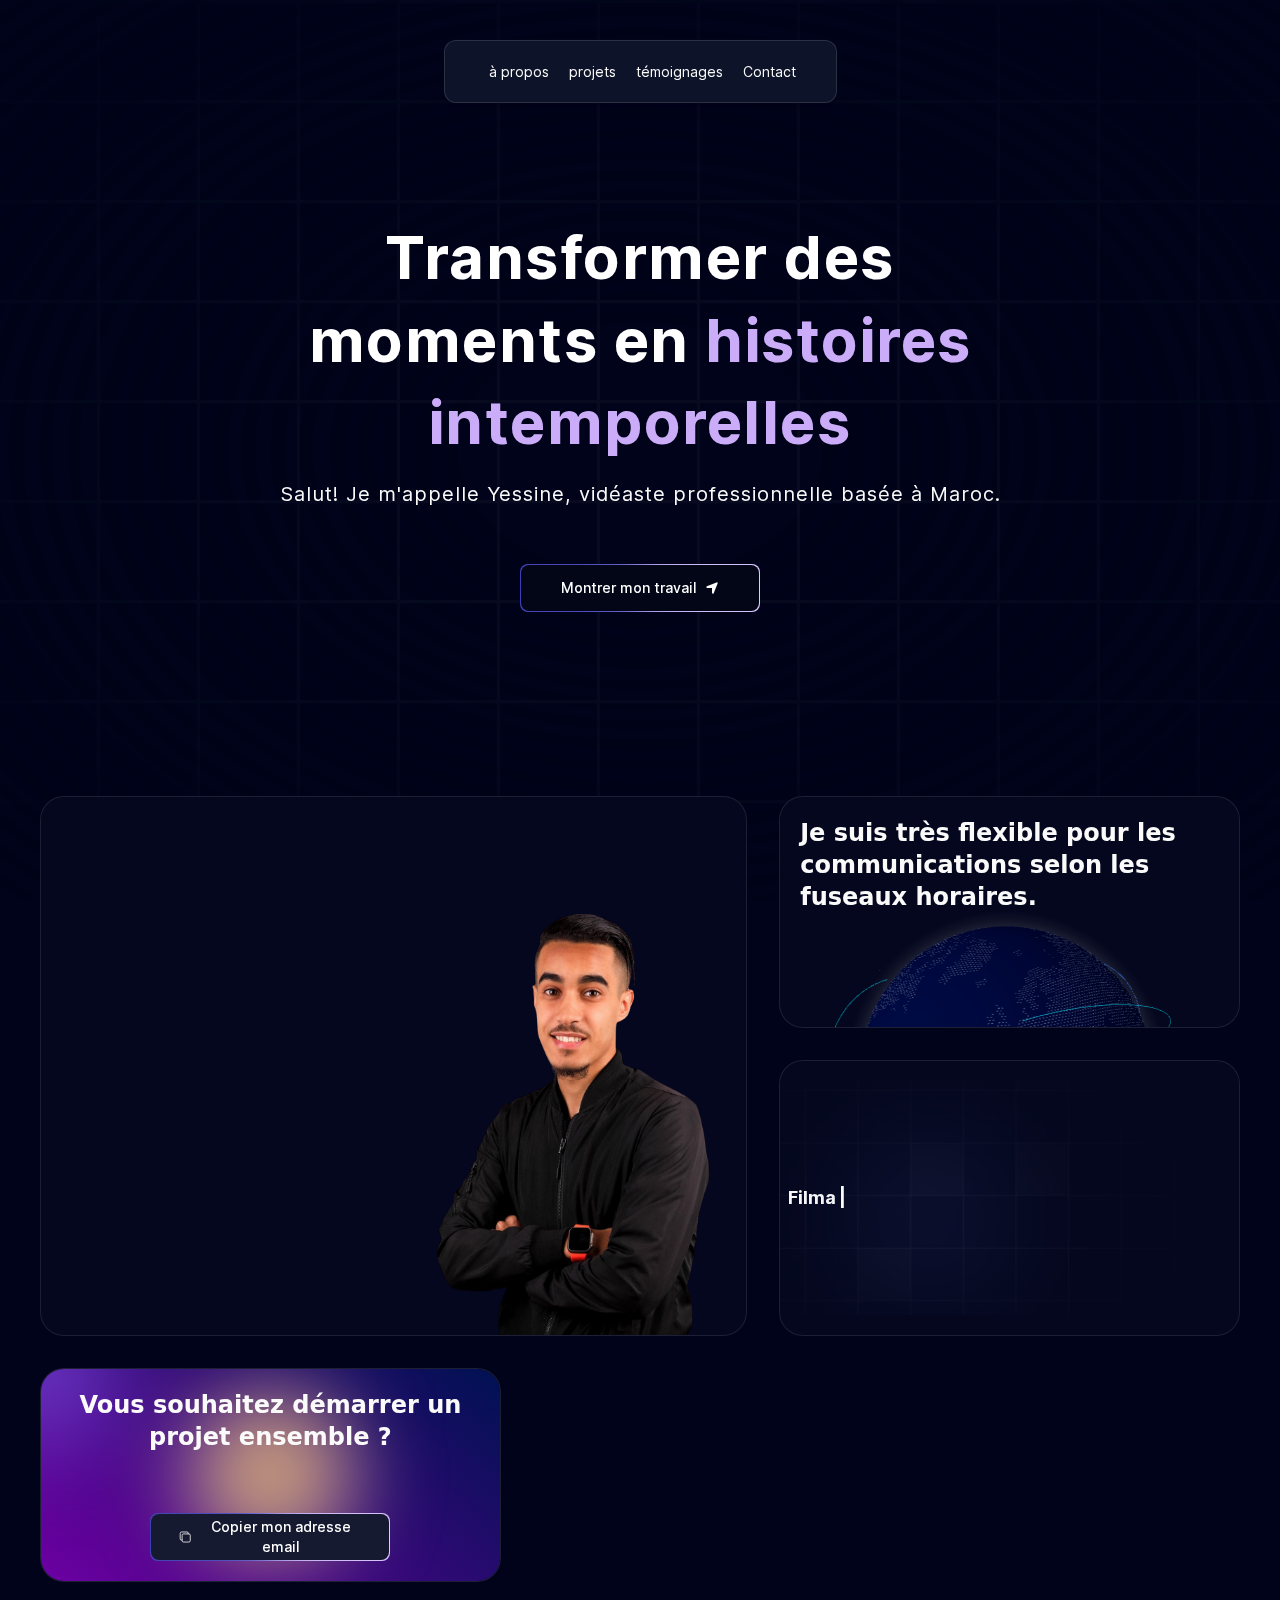
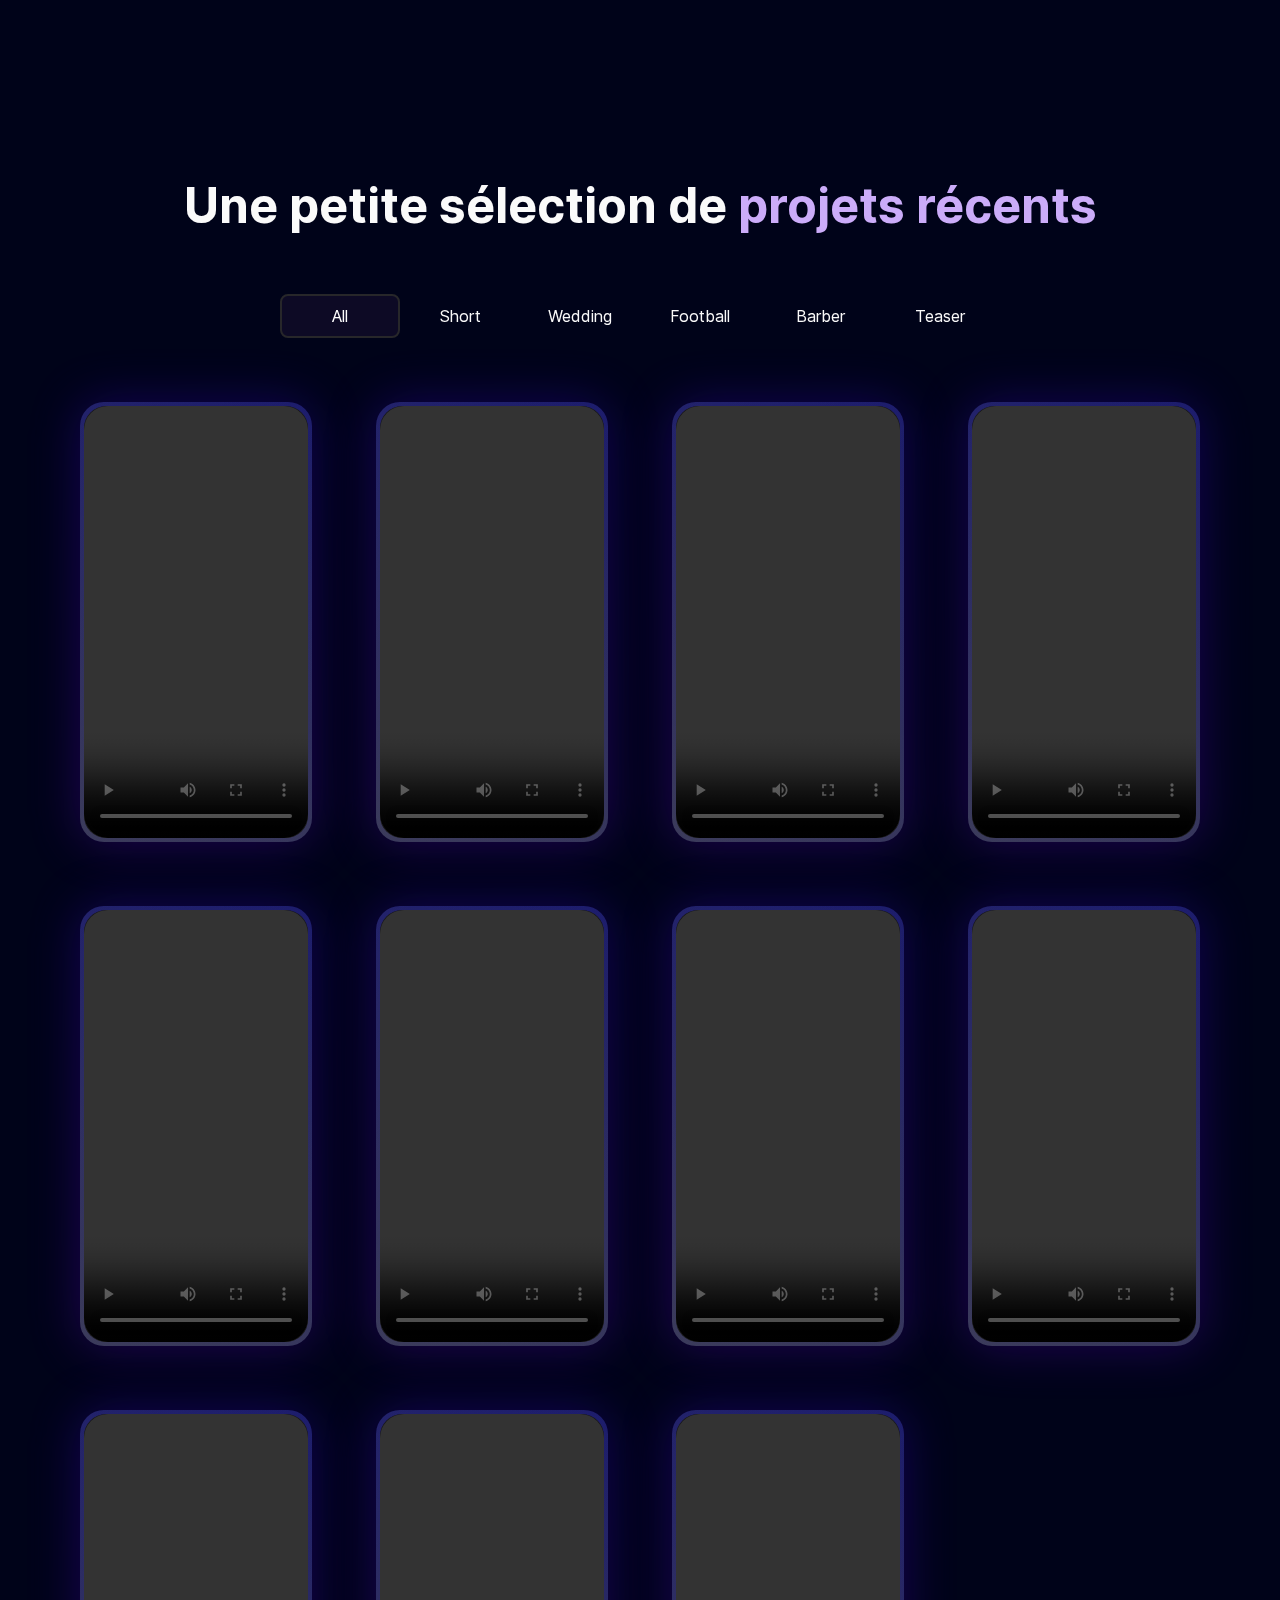
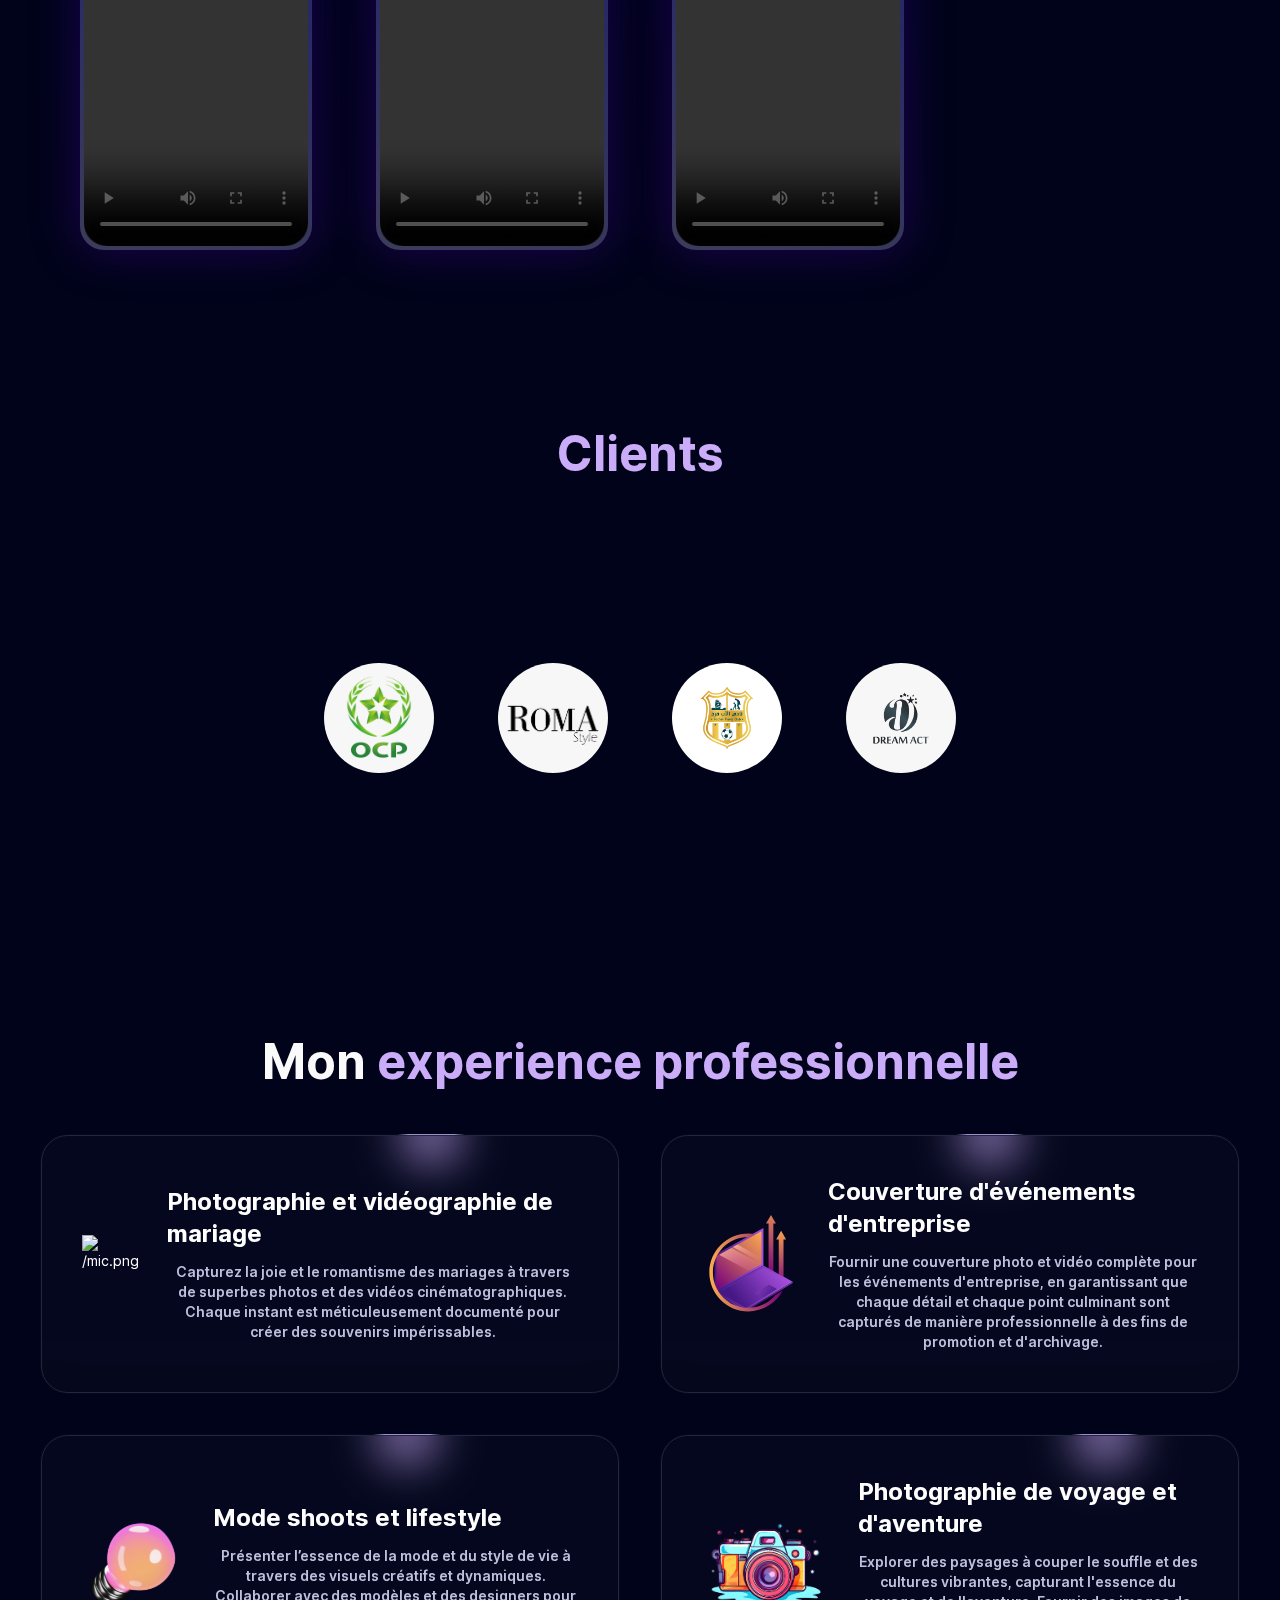
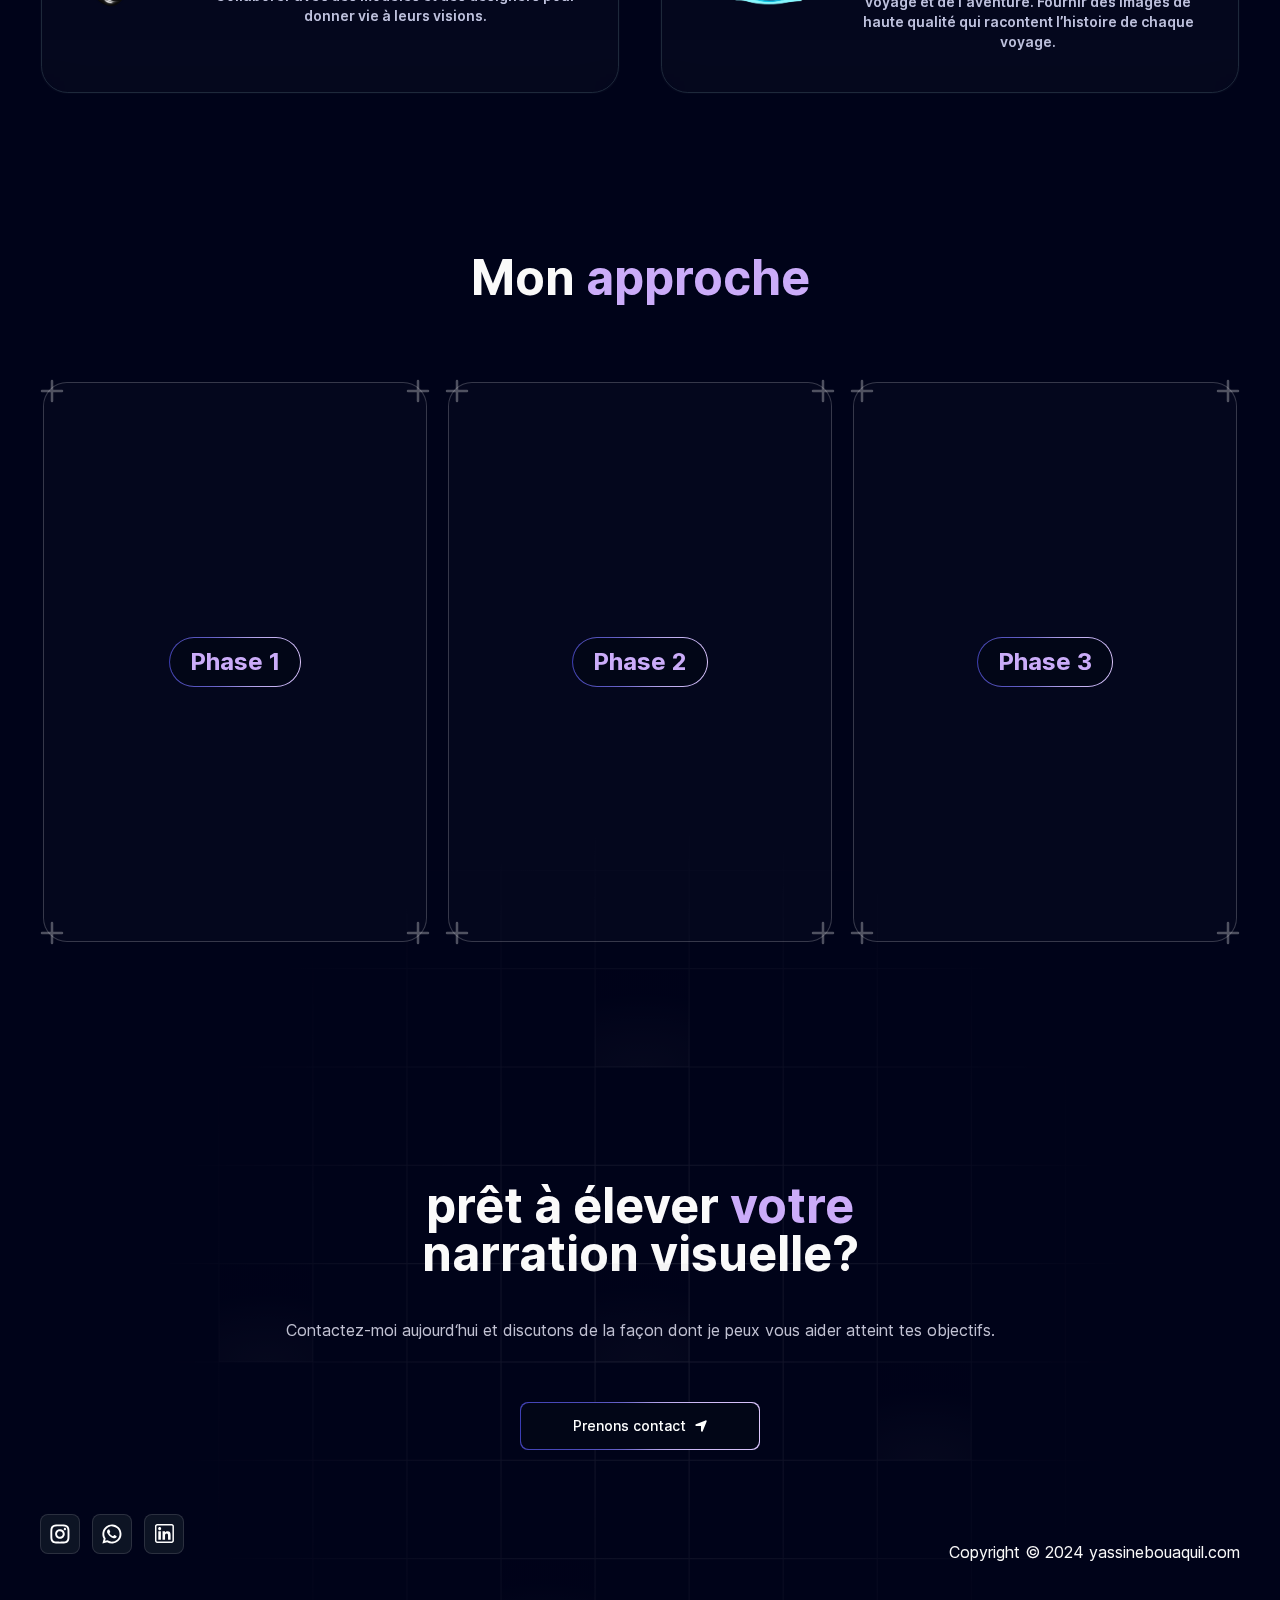
==== commit dd28ceea: "push" ====
--- a/index.html
+++ b/index.html
@@ -1 +1 @@
-<!DOCTYPE html><html lang="en"><head><meta charSet="utf-8"/><meta name="viewport" content="width=device-width, initial-scale=1"/><link rel="stylesheet" href="/_next/static/css/ba4eac00d691f891.css" data-precedence="next"/><link rel="preload" as="script" fetchPriority="low" href="/_next/static/chunks/webpack-7be1e928adce2697.js"/><script src="/_next/static/chunks/fd9d1056-6a5d3c4d88603fcb.js" async=""></script><script src="/_next/static/chunks/396464d2-d8b3fc3288ee467f.js" async=""></script><script src="/_next/static/chunks/881-3632eddf31407da5.js" async=""></script><script src="/_next/static/chunks/main-app-7334d7edcf47c9c2.js" async=""></script><script src="/_next/static/chunks/752-edd8970371ef974c.js" async=""></script><script src="/_next/static/chunks/app/page-49d9d1b64ea48ade.js" async=""></script><script src="/_next/static/chunks/app/layout-afde6e91463688ba.js" async=""></script><link rel="icon" href="/jsm-logo.png" sizes="any"/><title>Yessine Portfolio</title><meta name="description" content="Modern &amp; Minimal JS Mastery Portfolio"/><script src="/_next/static/chunks/polyfills-78c92fac7aa8fdd8.js" noModule=""></script></head><body class="__className_aaf875"><script>!function(){try{var d=document.documentElement,c=d.classList;c.remove('light','dark');var e=localStorage.getItem('theme');if('system'===e||(!e&&false)){var t='(prefers-color-scheme: dark)',m=window.matchMedia(t);if(m.media!==t||m.matches){d.style.colorScheme = 'dark';c.add('dark')}else{d.style.colorScheme = 'light';c.add('light')}}else if(e){c.add(e|| '')}else{c.add('dark')}if(e==='light'||e==='dark'||!e)d.style.colorScheme=e||'dark'}catch(e){}}()</script><main class="relative bg-black-100 flex justify-center items-center flex-col overflow-hidden mx-auto sm:px-10 px-5"><div class="max-w-7xl w-full"><div class="flex max-w-fit md:min-w-[70vw] lg:min-w-fit fixed z-[5000] top-10 inset-x-0 mx-auto px-10 py-5 rounded-lg border border-black/.1 shadow-[0px_2px_3px_-1px_rgba(0,0,0,0.1),0px_1px_0px_0px_rgba(25,28,33,0.02),0px_0px_0px_1px_rgba(25,28,33,0.08)] items-center justify-center space-x-4" style="backdrop-filter:blur(16px) saturate(180%);background-color:rgba(17, 25, 40, 0.75);border-radius:12px;border:1px solid rgba(255, 255, 255, 0.125);opacity:1;will-change:transform,opacity;transform:translateY(-100px)"><a class="relative dark:text-neutral-50 items-center box-border flex space-x-1 text-neutral-600 dark:hover:text-neutral-300 hover:text-neutral-500" href="#about"><span class="block sm:hidden"></span><span class=" text-[10px] lg:text-[14px] !cursor-pointer">à propos</span></a><a class="relative dark:text-neutral-50 items-center box-border flex space-x-1 text-neutral-600 dark:hover:text-neutral-300 hover:text-neutral-500" href="#projects"><span class="block sm:hidden"></span><span class=" text-[10px] lg:text-[14px] !cursor-pointer">projets</span></a><a class="relative dark:text-neutral-50 items-center box-border flex space-x-1 text-neutral-600 dark:hover:text-neutral-300 hover:text-neutral-500" href="#testimonials"><span class="block sm:hidden"></span><span class=" text-[10px] lg:text-[14px] !cursor-pointer">témoignages</span></a><a class="relative dark:text-neutral-50 items-center box-border flex space-x-1 text-neutral-600 dark:hover:text-neutral-300 hover:text-neutral-500" href="#contact"><span class="block sm:hidden"></span><span class=" text-[10px] lg:text-[14px] !cursor-pointer">Contact</span></a></div><!--$!--><template data-dgst="BAILOUT_TO_CLIENT_SIDE_RENDERING"></template><!--/$--><!--$!--><template data-dgst="BAILOUT_TO_CLIENT_SIDE_RENDERING"></template><!--/$--><!--$!--><template data-dgst="BAILOUT_TO_CLIENT_SIDE_RENDERING"></template><!--/$--><!--$!--><template data-dgst="BAILOUT_TO_CLIENT_SIDE_RENDERING"></template><!--/$--><!--$!--><template data-dgst="BAILOUT_TO_CLIENT_SIDE_RENDERING"></template><!--/$--><!--$!--><template data-dgst="BAILOUT_TO_CLIENT_SIDE_RENDERING"></template><!--/$--><!--$!--><template data-dgst="BAILOUT_TO_CLIENT_SIDE_RENDERING"></template><!--/$--></div></main><script src="/_next/static/chunks/webpack-7be1e928adce2697.js" async=""></script><script>(self.__next_f=self.__next_f||[]).push([0]);self.__next_f.push([2,null])</script><script>self.__next_f.push([1,"1:HL[\"/_next/static/css/ba4eac00d691f891.css\",\"style\"]\n"])</script><script>self.__next_f.push([1,"2:I[95751,[],\"\"]\n4:I[66513,[],\"ClientPageRoot\"]\n5:I[90616,[\"752\",\"static/chunks/752-edd8970371ef974c.js\",\"931\",\"static/chunks/app/page-49d9d1b64ea48ade.js\"],\"default\"]\n6:I[13241,[\"185\",\"static/chunks/app/layout-afde6e91463688ba.js\"],\"ThemeProvider\"]\n7:I[39275,[],\"\"]\n8:I[61343,[],\"\"]\na:[]\n"])</script><script>self.__next_f.push([1,"0:[[[\"$\",\"link\",\"0\",{\"rel\":\"stylesheet\",\"href\":\"/_next/static/css/ba4eac00d691f891.css\",\"precedence\":\"next\",\"crossOrigin\":\"$undefined\"}]],[\"$\",\"$L2\",null,{\"buildId\":\"w4fHduUWjDD5Z5DX31gt-\",\"assetPrefix\":\"\",\"initialCanonicalUrl\":\"/\",\"initialTree\":[\"\",{\"children\":[\"__PAGE__\",{}]},\"$undefined\",\"$undefined\",true],\"initialSeedData\":[\"\",{\"children\":[\"__PAGE__\",{},[[\"$L3\",[\"$\",\"$L4\",null,{\"props\":{\"params\":{},\"searchParams\":{}},\"Component\":\"$5\"}]],null],null]},[[\"$\",\"html\",null,{\"lang\":\"en\",\"suppressHydrationWarning\":true,\"children\":[[\"$\",\"head\",null,{\"children\":[\"$\",\"link\",null,{\"rel\":\"icon\",\"href\":\"/jsm-logo.png\",\"sizes\":\"any\"}]}],[\"$\",\"body\",null,{\"className\":\"__className_aaf875\",\"children\":[\"$\",\"$L6\",null,{\"attribute\":\"class\",\"defaultTheme\":\"dark\",\"enableSystem\":true,\"disableTransitionOnChange\":true,\"children\":[\"$\",\"$L7\",null,{\"parallelRouterKey\":\"children\",\"segmentPath\":[\"children\"],\"error\":\"$undefined\",\"errorStyles\":\"$undefined\",\"errorScripts\":\"$undefined\",\"template\":[\"$\",\"$L8\",null,{}],\"templateStyles\":\"$undefined\",\"templateScripts\":\"$undefined\",\"notFound\":[[\"$\",\"title\",null,{\"children\":\"404: This page could not be found.\"}],[\"$\",\"div\",null,{\"style\":{\"fontFamily\":\"system-ui,\\\"Segoe UI\\\",Roboto,Helvetica,Arial,sans-serif,\\\"Apple Color Emoji\\\",\\\"Segoe UI Emoji\\\"\",\"height\":\"100vh\",\"textAlign\":\"center\",\"display\":\"flex\",\"flexDirection\":\"column\",\"alignItems\":\"center\",\"justifyContent\":\"center\"},\"children\":[\"$\",\"div\",null,{\"children\":[[\"$\",\"style\",null,{\"dangerouslySetInnerHTML\":{\"__html\":\"body{color:#000;background:#fff;margin:0}.next-error-h1{border-right:1px solid rgba(0,0,0,.3)}@media (prefers-color-scheme:dark){body{color:#fff;background:#000}.next-error-h1{border-right:1px solid rgba(255,255,255,.3)}}\"}}],[\"$\",\"h1\",null,{\"className\":\"next-error-h1\",\"style\":{\"display\":\"inline-block\",\"margin\":\"0 20px 0 0\",\"padding\":\"0 23px 0 0\",\"fontSize\":24,\"fontWeight\":500,\"verticalAlign\":\"top\",\"lineHeight\":\"49px\"},\"children\":\"404\"}],[\"$\",\"div\",null,{\"style\":{\"display\":\"inline-block\"},\"children\":[\"$\",\"h2\",null,{\"style\":{\"fontSize\":14,\"fontWeight\":400,\"lineHeight\":\"49px\",\"margin\":0},\"children\":\"This page could not be found.\"}]}]]}]}]],\"notFoundStyles\":[],\"styles\":null}]}]}]]}],null],null],\"couldBeIntercepted\":false,\"initialHead\":[null,\"$L9\"],\"globalErrorComponent\":{},\"missingSlots\":\"$Wa\"}]]\n"])</script><script>self.__next_f.push([1,"9:[[\"$\",\"meta\",\"0\",{\"name\":\"viewport\",\"content\":\"width=device-width, initial-scale=1\"}],[\"$\",\"meta\",\"1\",{\"charSet\":\"utf-8\"}],[\"$\",\"title\",\"2\",{\"children\":\"Yessine Portfolio\"}],[\"$\",\"meta\",\"3\",{\"name\":\"description\",\"content\":\"Modern \u0026 Minimal JS Mastery Portfolio\"}]]\n3:null\n"])</script></body></html>+<!DOCTYPE html><html lang="en"><head><meta charSet="utf-8"/><meta name="viewport" content="width=device-width, initial-scale=1"/><link rel="stylesheet" href="/_next/static/css/ba4eac00d691f891.css" data-precedence="next"/><link rel="preload" as="script" fetchPriority="low" href="/_next/static/chunks/webpack-7be1e928adce2697.js"/><script src="/_next/static/chunks/fd9d1056-6a5d3c4d88603fcb.js" async=""></script><script src="/_next/static/chunks/396464d2-d8b3fc3288ee467f.js" async=""></script><script src="/_next/static/chunks/881-3632eddf31407da5.js" async=""></script><script src="/_next/static/chunks/main-app-06fc04e1cc93ff05.js" async=""></script><script src="/_next/static/chunks/752-edd8970371ef974c.js" async=""></script><script src="/_next/static/chunks/app/page-2fd10d5c83edb959.js" async=""></script><script src="/_next/static/chunks/app/layout-afde6e91463688ba.js" async=""></script><link rel="icon" href="/jsm-logo.png" sizes="any"/><title>Yessine Portfolio</title><meta name="description" content="Modern &amp; Minimal JS Mastery Portfolio"/><script src="/_next/static/chunks/polyfills-78c92fac7aa8fdd8.js" noModule=""></script></head><body class="__className_aaf875"><script>!function(){try{var d=document.documentElement,c=d.classList;c.remove('light','dark');var e=localStorage.getItem('theme');if('system'===e||(!e&&false)){var t='(prefers-color-scheme: dark)',m=window.matchMedia(t);if(m.media!==t||m.matches){d.style.colorScheme = 'dark';c.add('dark')}else{d.style.colorScheme = 'light';c.add('light')}}else if(e){c.add(e|| '')}else{c.add('dark')}if(e==='light'||e==='dark'||!e)d.style.colorScheme=e||'dark'}catch(e){}}()</script><main class="relative bg-black-100 flex justify-center items-center flex-col overflow-hidden mx-auto sm:px-10 px-5"><div class="max-w-7xl w-full"><div class="flex max-w-fit md:min-w-[70vw] lg:min-w-fit fixed z-[5000] top-10 inset-x-0 mx-auto px-10 py-5 rounded-lg border border-black/.1 shadow-[0px_2px_3px_-1px_rgba(0,0,0,0.1),0px_1px_0px_0px_rgba(25,28,33,0.02),0px_0px_0px_1px_rgba(25,28,33,0.08)] items-center justify-center space-x-4" style="backdrop-filter:blur(16px) saturate(180%);background-color:rgba(17, 25, 40, 0.75);border-radius:12px;border:1px solid rgba(255, 255, 255, 0.125);opacity:1;will-change:transform,opacity;transform:translateY(-100px)"><a class="relative dark:text-neutral-50 items-center box-border flex space-x-1 text-neutral-600 dark:hover:text-neutral-300 hover:text-neutral-500" href="#about"><span class="block sm:hidden"></span><span class=" text-[10px] lg:text-[14px] !cursor-pointer">à propos</span></a><a class="relative dark:text-neutral-50 items-center box-border flex space-x-1 text-neutral-600 dark:hover:text-neutral-300 hover:text-neutral-500" href="#projects"><span class="block sm:hidden"></span><span class=" text-[10px] lg:text-[14px] !cursor-pointer">projets</span></a><a class="relative dark:text-neutral-50 items-center box-border flex space-x-1 text-neutral-600 dark:hover:text-neutral-300 hover:text-neutral-500" href="#testimonials"><span class="block sm:hidden"></span><span class=" text-[10px] lg:text-[14px] !cursor-pointer">témoignages</span></a><a class="relative dark:text-neutral-50 items-center box-border flex space-x-1 text-neutral-600 dark:hover:text-neutral-300 hover:text-neutral-500" href="#contact"><span class="block sm:hidden"></span><span class=" text-[10px] lg:text-[14px] !cursor-pointer">Contact</span></a></div><!--$!--><template data-dgst="BAILOUT_TO_CLIENT_SIDE_RENDERING"></template><!--/$--><!--$!--><template data-dgst="BAILOUT_TO_CLIENT_SIDE_RENDERING"></template><!--/$--><!--$!--><template data-dgst="BAILOUT_TO_CLIENT_SIDE_RENDERING"></template><!--/$--><!--$!--><template data-dgst="BAILOUT_TO_CLIENT_SIDE_RENDERING"></template><!--/$--><!--$!--><template data-dgst="BAILOUT_TO_CLIENT_SIDE_RENDERING"></template><!--/$--><!--$!--><template data-dgst="BAILOUT_TO_CLIENT_SIDE_RENDERING"></template><!--/$--><!--$!--><template data-dgst="BAILOUT_TO_CLIENT_SIDE_RENDERING"></template><!--/$--></div></main><script src="/_next/static/chunks/webpack-7be1e928adce2697.js" async=""></script><script>(self.__next_f=self.__next_f||[]).push([0]);self.__next_f.push([2,null])</script><script>self.__next_f.push([1,"1:HL[\"/_next/static/css/ba4eac00d691f891.css\",\"style\"]\n"])</script><script>self.__next_f.push([1,"2:I[95751,[],\"\"]\n4:I[66513,[],\"ClientPageRoot\"]\n5:I[90616,[\"752\",\"static/chunks/752-edd8970371ef974c.js\",\"931\",\"static/chunks/app/page-2fd10d5c83edb959.js\"],\"default\"]\n6:I[13241,[\"185\",\"static/chunks/app/layout-afde6e91463688ba.js\"],\"ThemeProvider\"]\n7:I[39275,[],\"\"]\n8:I[61343,[],\"\"]\na:[]\n"])</script><script>self.__next_f.push([1,"0:[[[\"$\",\"link\",\"0\",{\"rel\":\"stylesheet\",\"href\":\"/_next/static/css/ba4eac00d691f891.css\",\"precedence\":\"next\",\"crossOrigin\":\"$undefined\"}]],[\"$\",\"$L2\",null,{\"buildId\":\"AlLEUxjD8O8AxHhiBNECb\",\"assetPrefix\":\"\",\"initialCanonicalUrl\":\"/\",\"initialTree\":[\"\",{\"children\":[\"__PAGE__\",{}]},\"$undefined\",\"$undefined\",true],\"initialSeedData\":[\"\",{\"children\":[\"__PAGE__\",{},[[\"$L3\",[\"$\",\"$L4\",null,{\"props\":{\"params\":{},\"searchParams\":{}},\"Component\":\"$5\"}]],null],null]},[[\"$\",\"html\",null,{\"lang\":\"en\",\"suppressHydrationWarning\":true,\"children\":[[\"$\",\"head\",null,{\"children\":[\"$\",\"link\",null,{\"rel\":\"icon\",\"href\":\"/jsm-logo.png\",\"sizes\":\"any\"}]}],[\"$\",\"body\",null,{\"className\":\"__className_aaf875\",\"children\":[\"$\",\"$L6\",null,{\"attribute\":\"class\",\"defaultTheme\":\"dark\",\"enableSystem\":true,\"disableTransitionOnChange\":true,\"children\":[\"$\",\"$L7\",null,{\"parallelRouterKey\":\"children\",\"segmentPath\":[\"children\"],\"error\":\"$undefined\",\"errorStyles\":\"$undefined\",\"errorScripts\":\"$undefined\",\"template\":[\"$\",\"$L8\",null,{}],\"templateStyles\":\"$undefined\",\"templateScripts\":\"$undefined\",\"notFound\":[[\"$\",\"title\",null,{\"children\":\"404: This page could not be found.\"}],[\"$\",\"div\",null,{\"style\":{\"fontFamily\":\"system-ui,\\\"Segoe UI\\\",Roboto,Helvetica,Arial,sans-serif,\\\"Apple Color Emoji\\\",\\\"Segoe UI Emoji\\\"\",\"height\":\"100vh\",\"textAlign\":\"center\",\"display\":\"flex\",\"flexDirection\":\"column\",\"alignItems\":\"center\",\"justifyContent\":\"center\"},\"children\":[\"$\",\"div\",null,{\"children\":[[\"$\",\"style\",null,{\"dangerouslySetInnerHTML\":{\"__html\":\"body{color:#000;background:#fff;margin:0}.next-error-h1{border-right:1px solid rgba(0,0,0,.3)}@media (prefers-color-scheme:dark){body{color:#fff;background:#000}.next-error-h1{border-right:1px solid rgba(255,255,255,.3)}}\"}}],[\"$\",\"h1\",null,{\"className\":\"next-error-h1\",\"style\":{\"display\":\"inline-block\",\"margin\":\"0 20px 0 0\",\"padding\":\"0 23px 0 0\",\"fontSize\":24,\"fontWeight\":500,\"verticalAlign\":\"top\",\"lineHeight\":\"49px\"},\"children\":\"404\"}],[\"$\",\"div\",null,{\"style\":{\"display\":\"inline-block\"},\"children\":[\"$\",\"h2\",null,{\"style\":{\"fontSize\":14,\"fontWeight\":400,\"lineHeight\":\"49px\",\"margin\":0},\"children\":\"This page could not be found.\"}]}]]}]}]],\"notFoundStyles\":[],\"styles\":null}]}]}]]}],null],null],\"couldBeIntercepted\":false,\"initialHead\":[null,\"$L9\"],\"globalErrorComponent\":{},\"missingSlots\":\"$Wa\"}]]\n"])</script><script>self.__next_f.push([1,"9:[[\"$\",\"meta\",\"0\",{\"name\":\"viewport\",\"content\":\"width=device-width, initial-scale=1\"}],[\"$\",\"meta\",\"1\",{\"charSet\":\"utf-8\"}],[\"$\",\"title\",\"2\",{\"children\":\"Yessine Portfolio\"}],[\"$\",\"meta\",\"3\",{\"name\":\"description\",\"content\":\"Modern \u0026 Minimal JS Mastery Portfolio\"}]]\n3:null\n"])</script></body></html>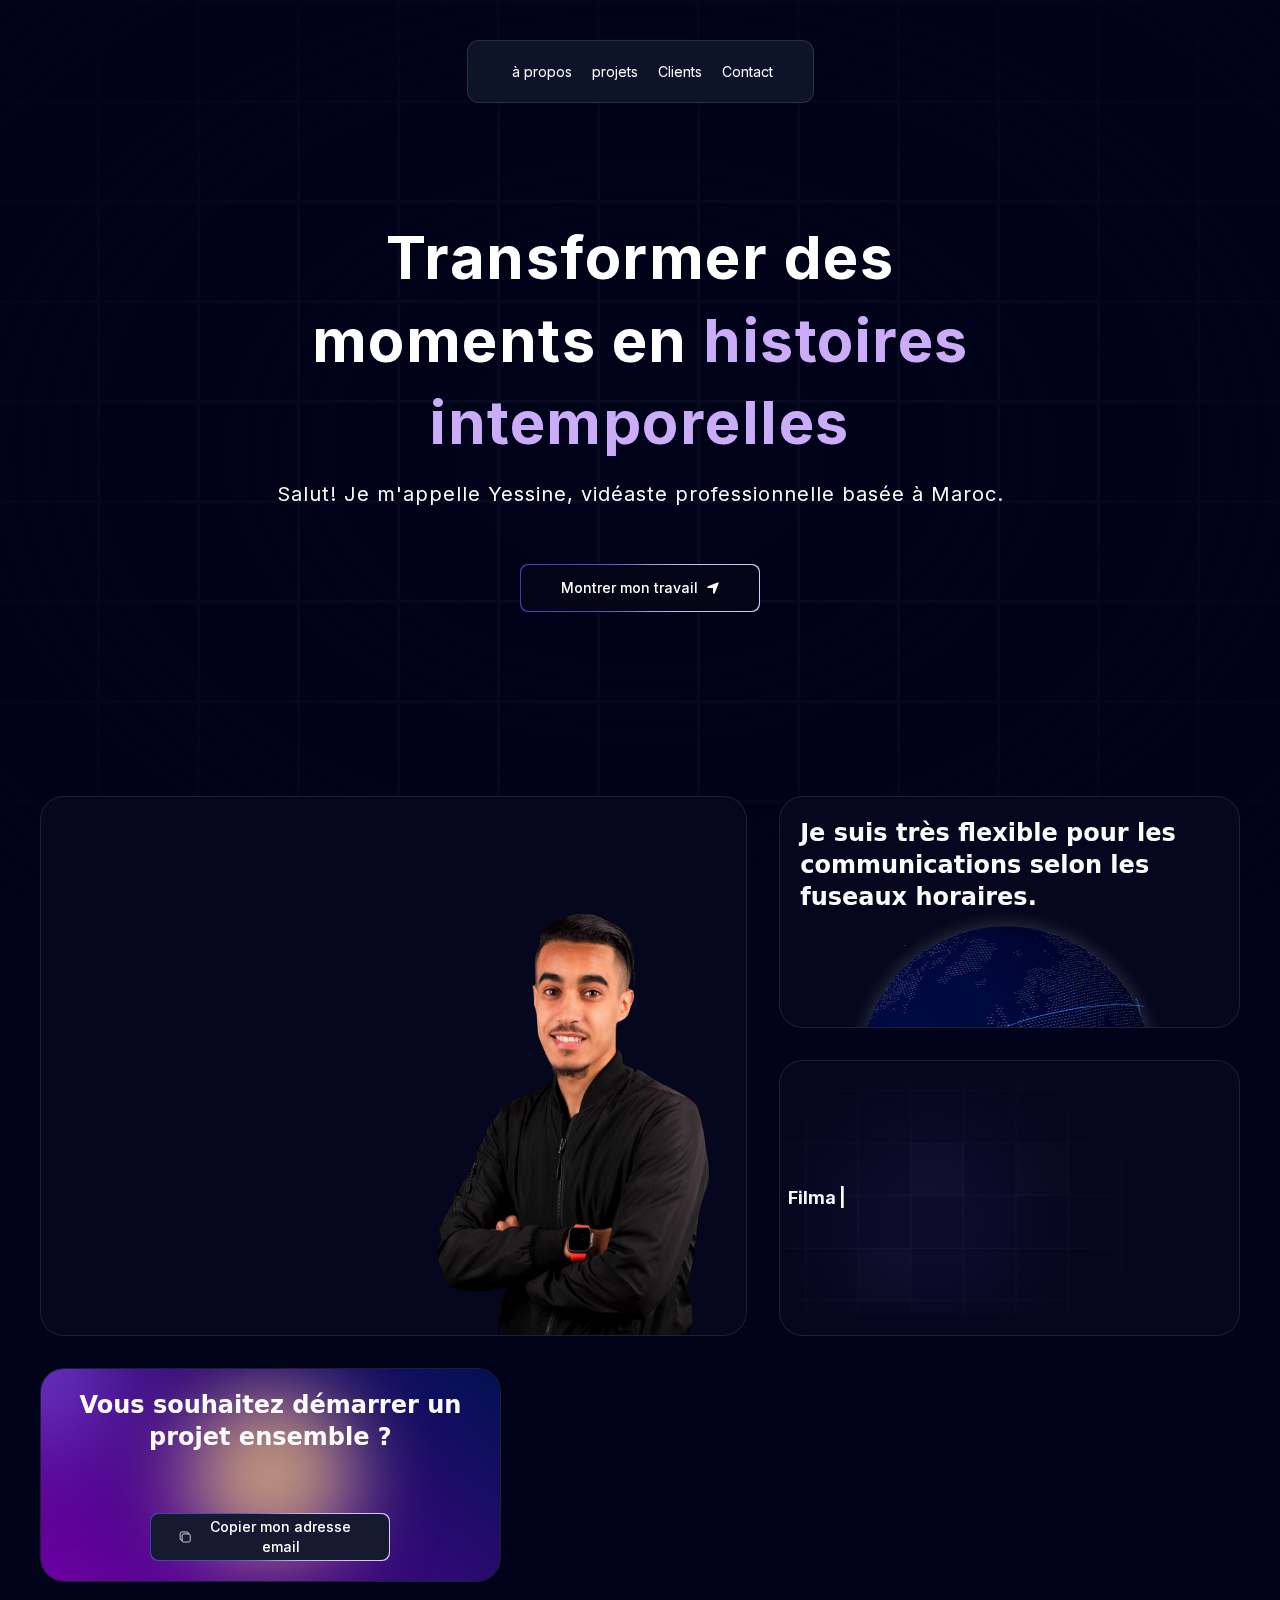
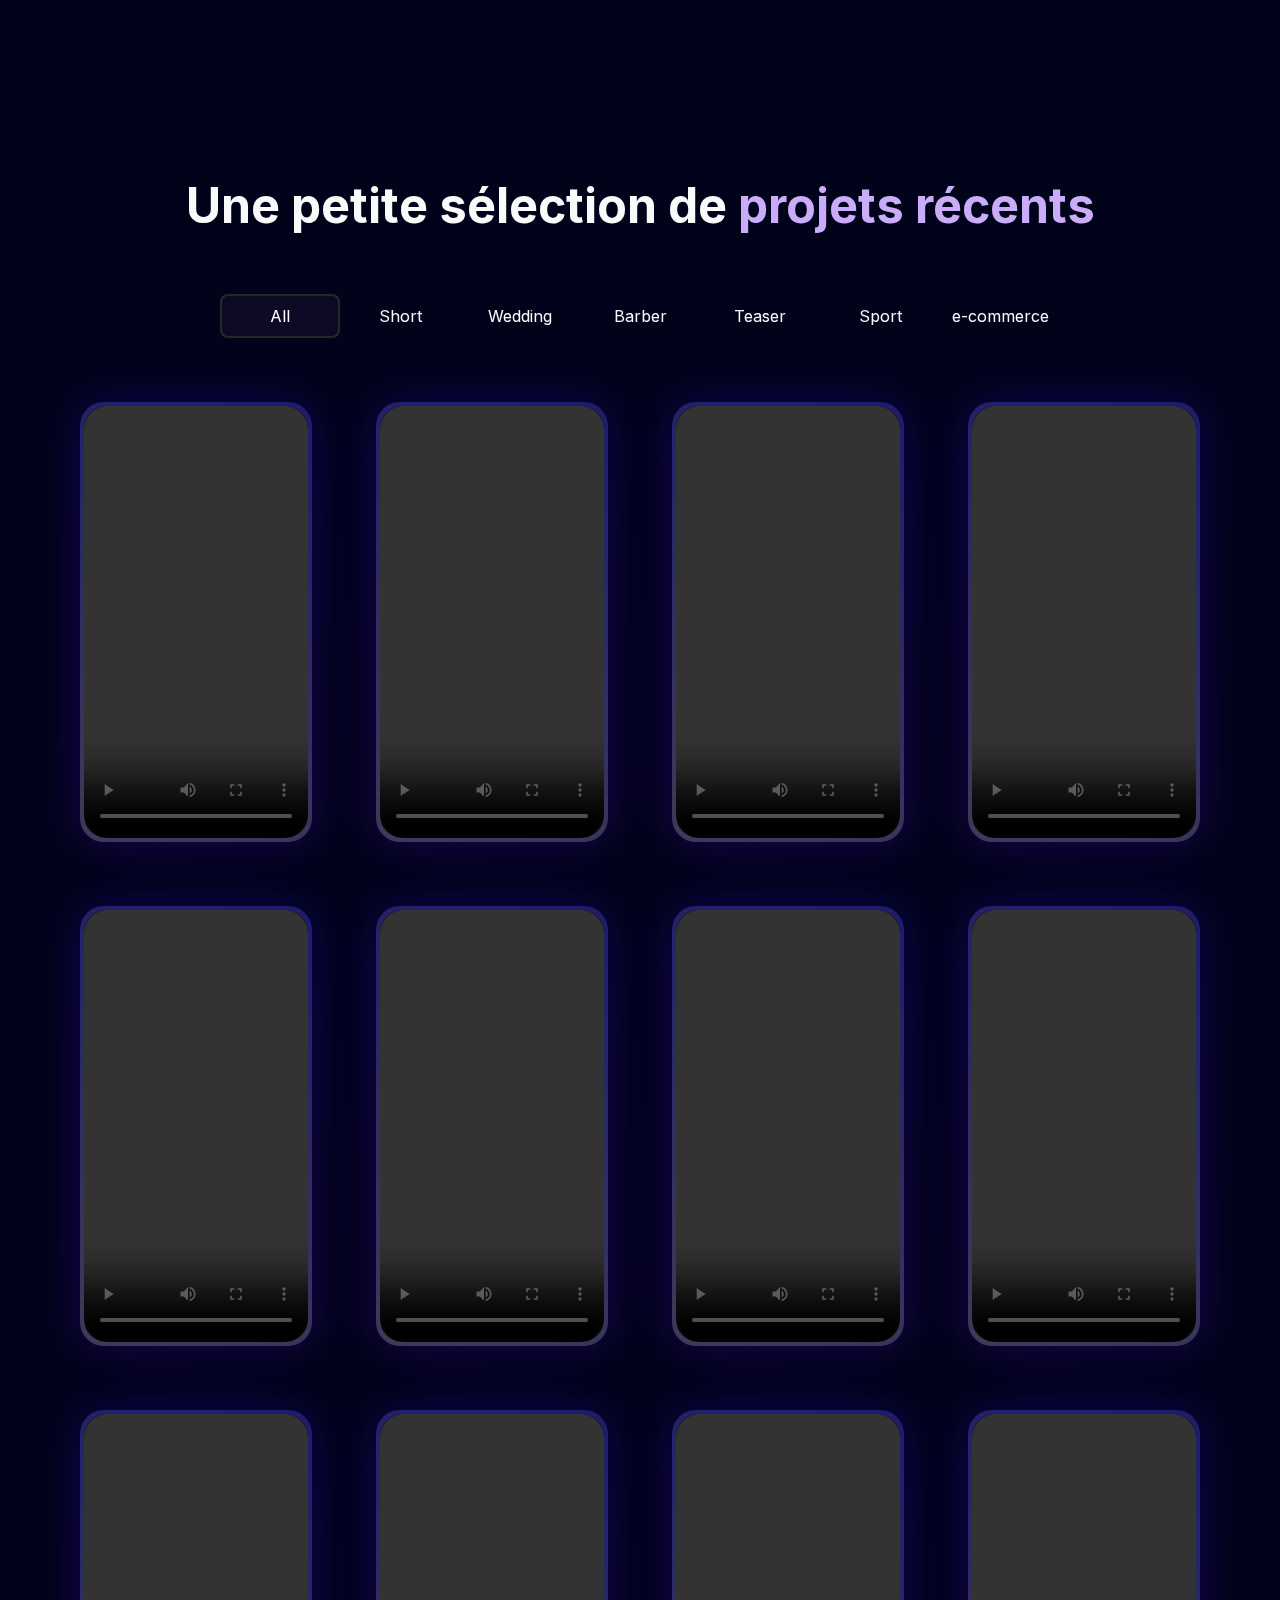
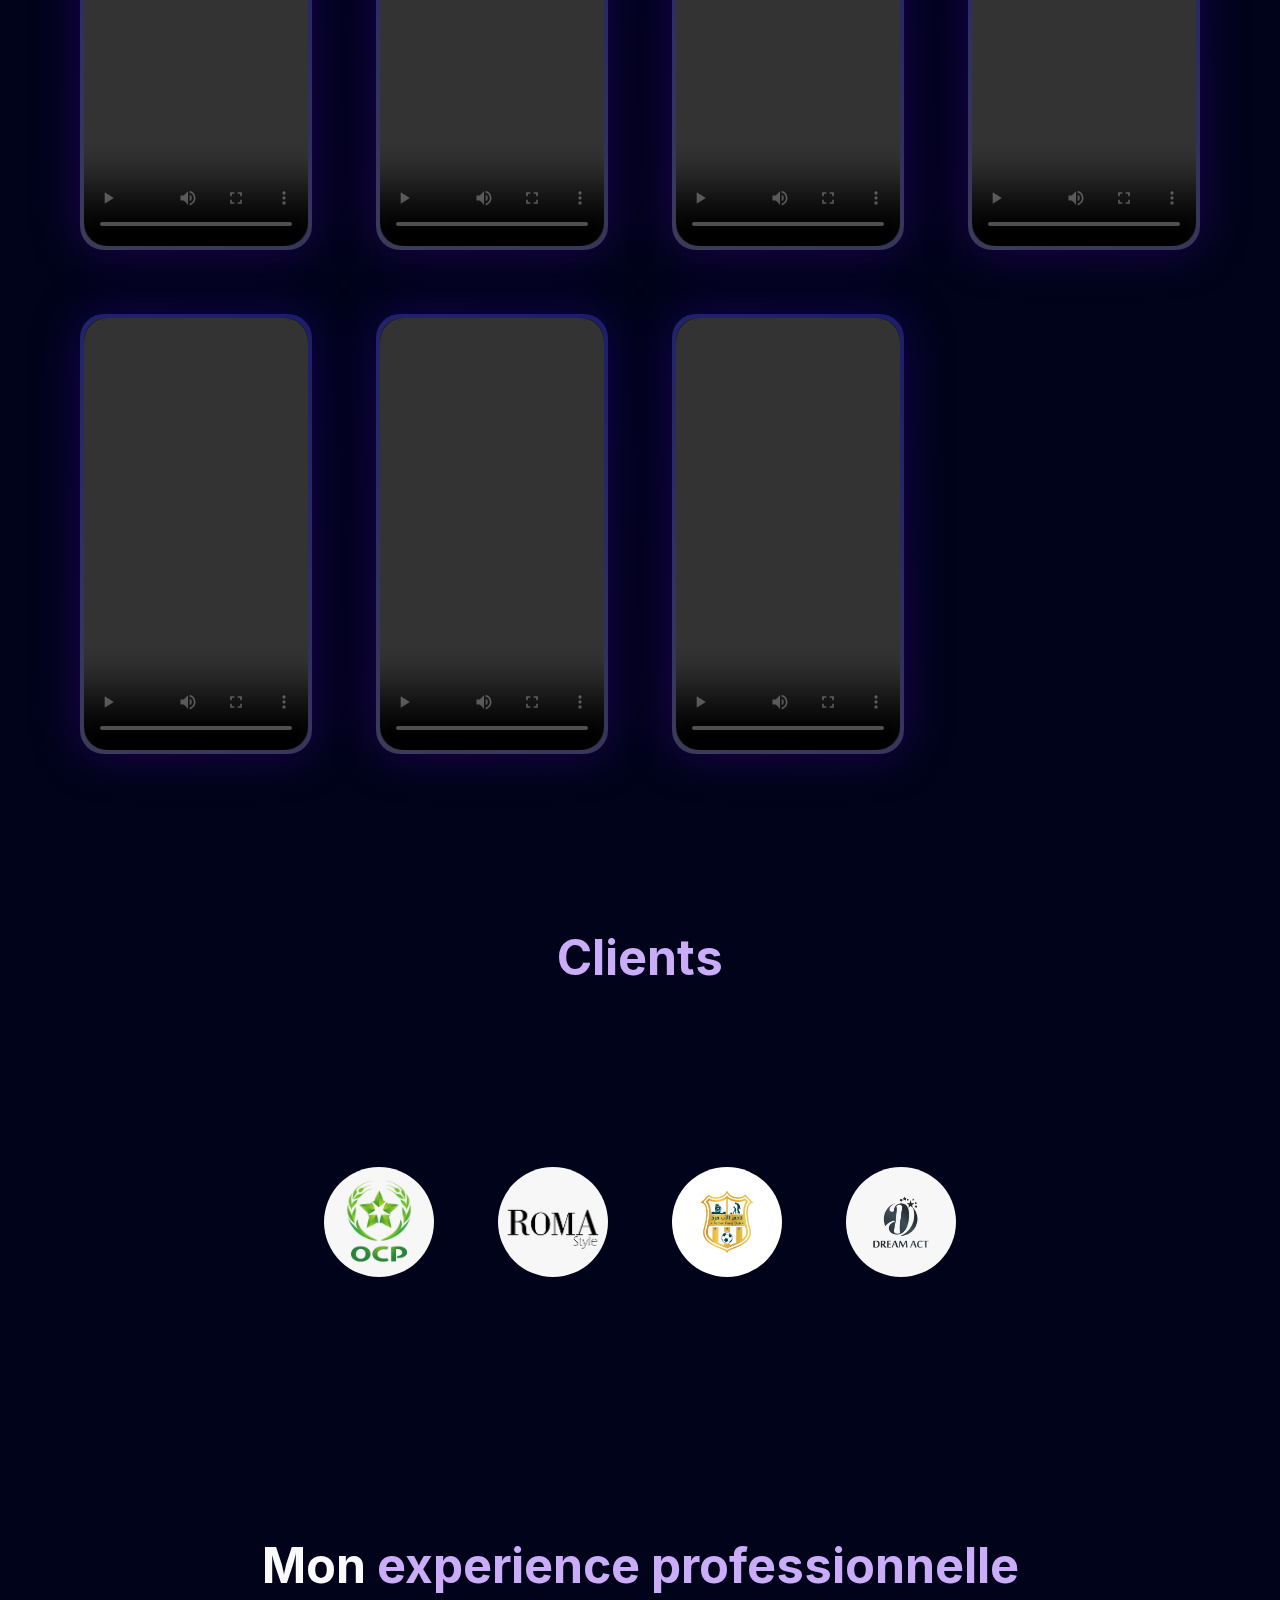
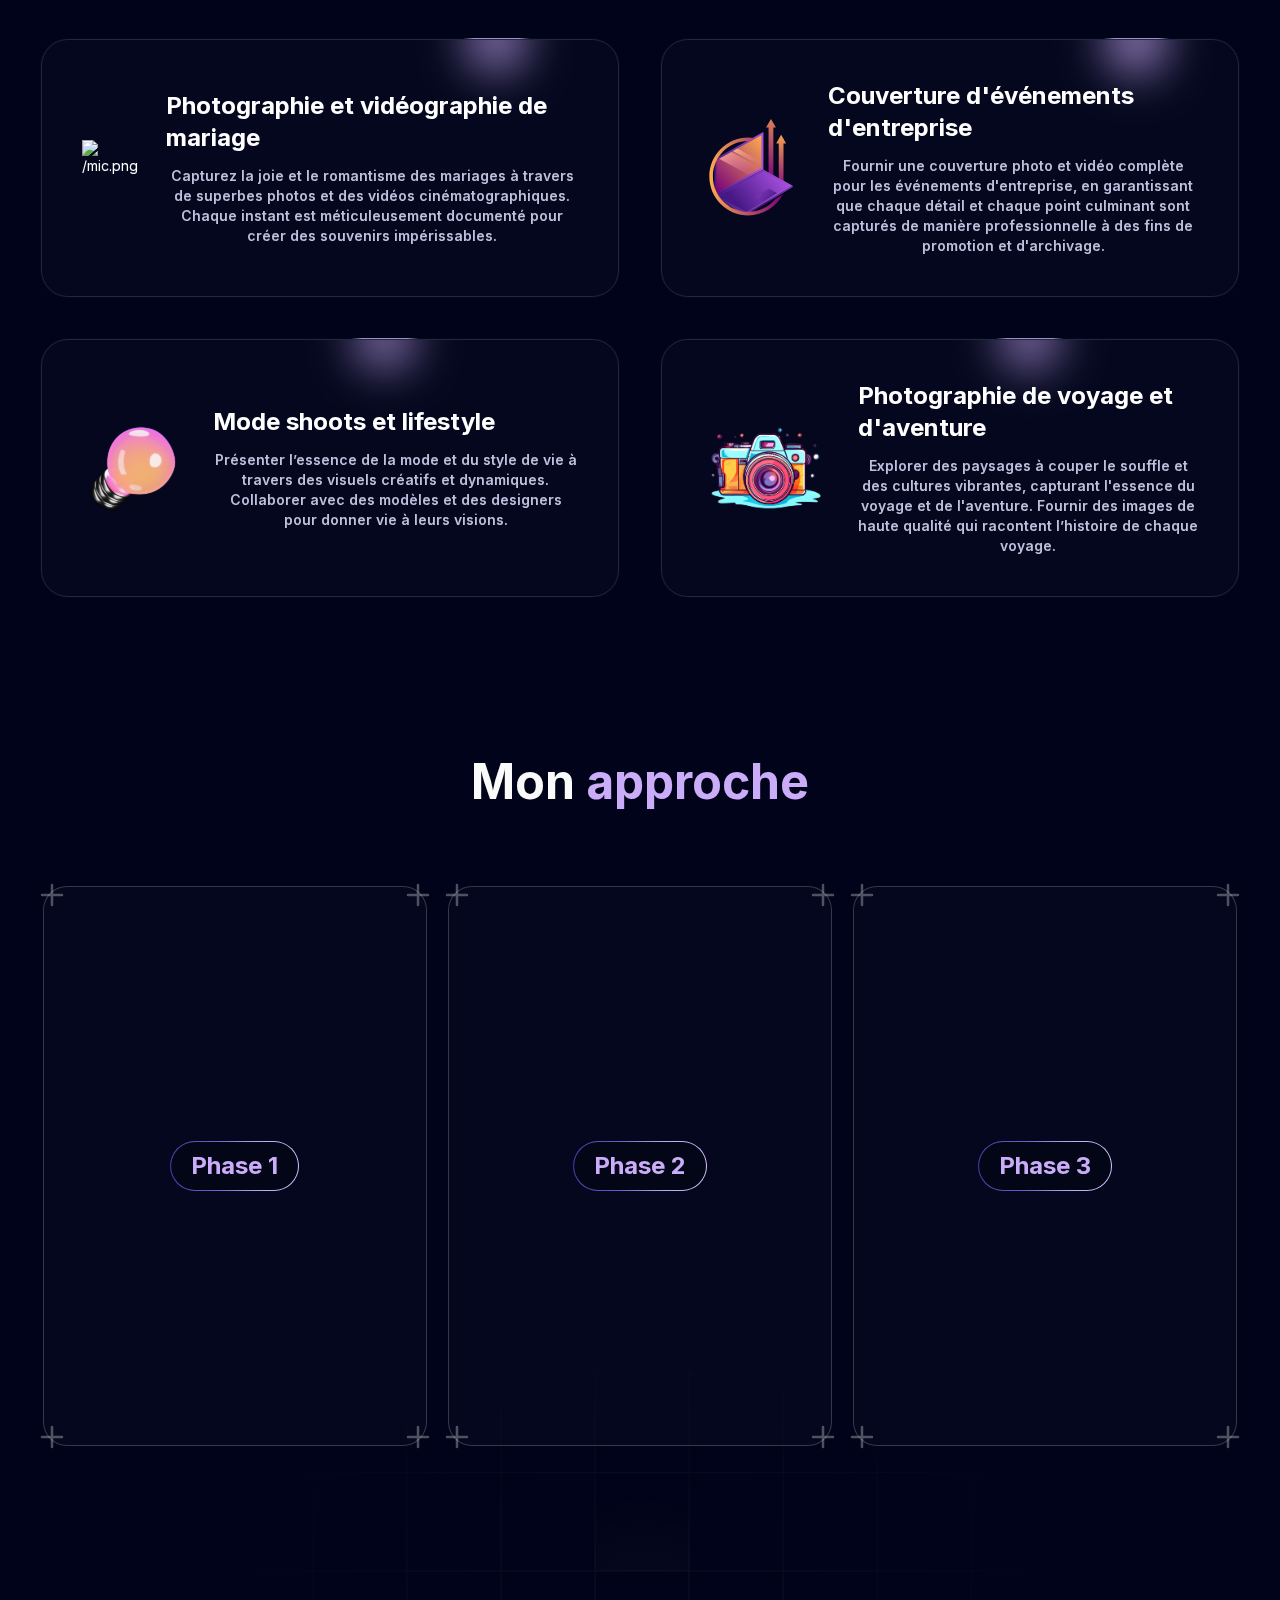
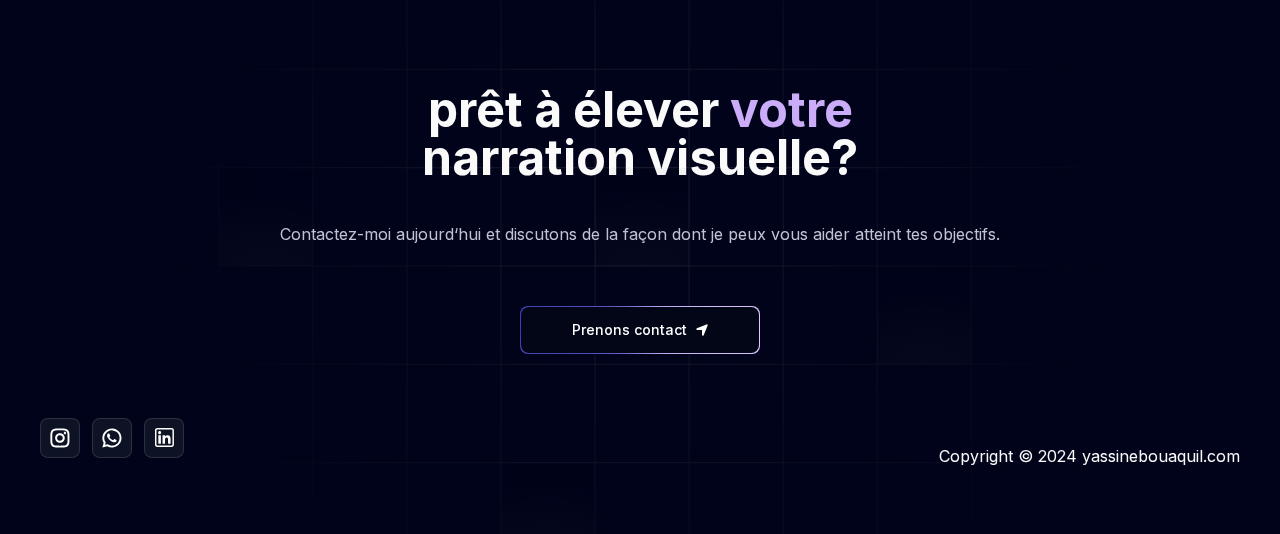
==== commit 663d72ef: "new" ====
--- a/index.html
+++ b/index.html
@@ -1 +1 @@
-<!DOCTYPE html><html lang="en"><head><meta charSet="utf-8"/><meta name="viewport" content="width=device-width, initial-scale=1"/><link rel="stylesheet" href="/_next/static/css/ba4eac00d691f891.css" data-precedence="next"/><link rel="preload" as="script" fetchPriority="low" href="/_next/static/chunks/webpack-7be1e928adce2697.js"/><script src="/_next/static/chunks/fd9d1056-6a5d3c4d88603fcb.js" async=""></script><script src="/_next/static/chunks/396464d2-d8b3fc3288ee467f.js" async=""></script><script src="/_next/static/chunks/881-3632eddf31407da5.js" async=""></script><script src="/_next/static/chunks/main-app-06fc04e1cc93ff05.js" async=""></script><script src="/_next/static/chunks/752-edd8970371ef974c.js" async=""></script><script src="/_next/static/chunks/app/page-2fd10d5c83edb959.js" async=""></script><script src="/_next/static/chunks/app/layout-afde6e91463688ba.js" async=""></script><link rel="icon" href="/jsm-logo.png" sizes="any"/><title>Yessine Portfolio</title><meta name="description" content="Modern &amp; Minimal JS Mastery Portfolio"/><script src="/_next/static/chunks/polyfills-78c92fac7aa8fdd8.js" noModule=""></script></head><body class="__className_aaf875"><script>!function(){try{var d=document.documentElement,c=d.classList;c.remove('light','dark');var e=localStorage.getItem('theme');if('system'===e||(!e&&false)){var t='(prefers-color-scheme: dark)',m=window.matchMedia(t);if(m.media!==t||m.matches){d.style.colorScheme = 'dark';c.add('dark')}else{d.style.colorScheme = 'light';c.add('light')}}else if(e){c.add(e|| '')}else{c.add('dark')}if(e==='light'||e==='dark'||!e)d.style.colorScheme=e||'dark'}catch(e){}}()</script><main class="relative bg-black-100 flex justify-center items-center flex-col overflow-hidden mx-auto sm:px-10 px-5"><div class="max-w-7xl w-full"><div class="flex max-w-fit md:min-w-[70vw] lg:min-w-fit fixed z-[5000] top-10 inset-x-0 mx-auto px-10 py-5 rounded-lg border border-black/.1 shadow-[0px_2px_3px_-1px_rgba(0,0,0,0.1),0px_1px_0px_0px_rgba(25,28,33,0.02),0px_0px_0px_1px_rgba(25,28,33,0.08)] items-center justify-center space-x-4" style="backdrop-filter:blur(16px) saturate(180%);background-color:rgba(17, 25, 40, 0.75);border-radius:12px;border:1px solid rgba(255, 255, 255, 0.125);opacity:1;will-change:transform,opacity;transform:translateY(-100px)"><a class="relative dark:text-neutral-50 items-center box-border flex space-x-1 text-neutral-600 dark:hover:text-neutral-300 hover:text-neutral-500" href="#about"><span class="block sm:hidden"></span><span class=" text-[10px] lg:text-[14px] !cursor-pointer">à propos</span></a><a class="relative dark:text-neutral-50 items-center box-border flex space-x-1 text-neutral-600 dark:hover:text-neutral-300 hover:text-neutral-500" href="#projects"><span class="block sm:hidden"></span><span class=" text-[10px] lg:text-[14px] !cursor-pointer">projets</span></a><a class="relative dark:text-neutral-50 items-center box-border flex space-x-1 text-neutral-600 dark:hover:text-neutral-300 hover:text-neutral-500" href="#testimonials"><span class="block sm:hidden"></span><span class=" text-[10px] lg:text-[14px] !cursor-pointer">témoignages</span></a><a class="relative dark:text-neutral-50 items-center box-border flex space-x-1 text-neutral-600 dark:hover:text-neutral-300 hover:text-neutral-500" href="#contact"><span class="block sm:hidden"></span><span class=" text-[10px] lg:text-[14px] !cursor-pointer">Contact</span></a></div><!--$!--><template data-dgst="BAILOUT_TO_CLIENT_SIDE_RENDERING"></template><!--/$--><!--$!--><template data-dgst="BAILOUT_TO_CLIENT_SIDE_RENDERING"></template><!--/$--><!--$!--><template data-dgst="BAILOUT_TO_CLIENT_SIDE_RENDERING"></template><!--/$--><!--$!--><template data-dgst="BAILOUT_TO_CLIENT_SIDE_RENDERING"></template><!--/$--><!--$!--><template data-dgst="BAILOUT_TO_CLIENT_SIDE_RENDERING"></template><!--/$--><!--$!--><template data-dgst="BAILOUT_TO_CLIENT_SIDE_RENDERING"></template><!--/$--><!--$!--><template data-dgst="BAILOUT_TO_CLIENT_SIDE_RENDERING"></template><!--/$--></div></main><script src="/_next/static/chunks/webpack-7be1e928adce2697.js" async=""></script><script>(self.__next_f=self.__next_f||[]).push([0]);self.__next_f.push([2,null])</script><script>self.__next_f.push([1,"1:HL[\"/_next/static/css/ba4eac00d691f891.css\",\"style\"]\n"])</script><script>self.__next_f.push([1,"2:I[95751,[],\"\"]\n4:I[66513,[],\"ClientPageRoot\"]\n5:I[90616,[\"752\",\"static/chunks/752-edd8970371ef974c.js\",\"931\",\"static/chunks/app/page-2fd10d5c83edb959.js\"],\"default\"]\n6:I[13241,[\"185\",\"static/chunks/app/layout-afde6e91463688ba.js\"],\"ThemeProvider\"]\n7:I[39275,[],\"\"]\n8:I[61343,[],\"\"]\na:[]\n"])</script><script>self.__next_f.push([1,"0:[[[\"$\",\"link\",\"0\",{\"rel\":\"stylesheet\",\"href\":\"/_next/static/css/ba4eac00d691f891.css\",\"precedence\":\"next\",\"crossOrigin\":\"$undefined\"}]],[\"$\",\"$L2\",null,{\"buildId\":\"AlLEUxjD8O8AxHhiBNECb\",\"assetPrefix\":\"\",\"initialCanonicalUrl\":\"/\",\"initialTree\":[\"\",{\"children\":[\"__PAGE__\",{}]},\"$undefined\",\"$undefined\",true],\"initialSeedData\":[\"\",{\"children\":[\"__PAGE__\",{},[[\"$L3\",[\"$\",\"$L4\",null,{\"props\":{\"params\":{},\"searchParams\":{}},\"Component\":\"$5\"}]],null],null]},[[\"$\",\"html\",null,{\"lang\":\"en\",\"suppressHydrationWarning\":true,\"children\":[[\"$\",\"head\",null,{\"children\":[\"$\",\"link\",null,{\"rel\":\"icon\",\"href\":\"/jsm-logo.png\",\"sizes\":\"any\"}]}],[\"$\",\"body\",null,{\"className\":\"__className_aaf875\",\"children\":[\"$\",\"$L6\",null,{\"attribute\":\"class\",\"defaultTheme\":\"dark\",\"enableSystem\":true,\"disableTransitionOnChange\":true,\"children\":[\"$\",\"$L7\",null,{\"parallelRouterKey\":\"children\",\"segmentPath\":[\"children\"],\"error\":\"$undefined\",\"errorStyles\":\"$undefined\",\"errorScripts\":\"$undefined\",\"template\":[\"$\",\"$L8\",null,{}],\"templateStyles\":\"$undefined\",\"templateScripts\":\"$undefined\",\"notFound\":[[\"$\",\"title\",null,{\"children\":\"404: This page could not be found.\"}],[\"$\",\"div\",null,{\"style\":{\"fontFamily\":\"system-ui,\\\"Segoe UI\\\",Roboto,Helvetica,Arial,sans-serif,\\\"Apple Color Emoji\\\",\\\"Segoe UI Emoji\\\"\",\"height\":\"100vh\",\"textAlign\":\"center\",\"display\":\"flex\",\"flexDirection\":\"column\",\"alignItems\":\"center\",\"justifyContent\":\"center\"},\"children\":[\"$\",\"div\",null,{\"children\":[[\"$\",\"style\",null,{\"dangerouslySetInnerHTML\":{\"__html\":\"body{color:#000;background:#fff;margin:0}.next-error-h1{border-right:1px solid rgba(0,0,0,.3)}@media (prefers-color-scheme:dark){body{color:#fff;background:#000}.next-error-h1{border-right:1px solid rgba(255,255,255,.3)}}\"}}],[\"$\",\"h1\",null,{\"className\":\"next-error-h1\",\"style\":{\"display\":\"inline-block\",\"margin\":\"0 20px 0 0\",\"padding\":\"0 23px 0 0\",\"fontSize\":24,\"fontWeight\":500,\"verticalAlign\":\"top\",\"lineHeight\":\"49px\"},\"children\":\"404\"}],[\"$\",\"div\",null,{\"style\":{\"display\":\"inline-block\"},\"children\":[\"$\",\"h2\",null,{\"style\":{\"fontSize\":14,\"fontWeight\":400,\"lineHeight\":\"49px\",\"margin\":0},\"children\":\"This page could not be found.\"}]}]]}]}]],\"notFoundStyles\":[],\"styles\":null}]}]}]]}],null],null],\"couldBeIntercepted\":false,\"initialHead\":[null,\"$L9\"],\"globalErrorComponent\":{},\"missingSlots\":\"$Wa\"}]]\n"])</script><script>self.__next_f.push([1,"9:[[\"$\",\"meta\",\"0\",{\"name\":\"viewport\",\"content\":\"width=device-width, initial-scale=1\"}],[\"$\",\"meta\",\"1\",{\"charSet\":\"utf-8\"}],[\"$\",\"title\",\"2\",{\"children\":\"Yessine Portfolio\"}],[\"$\",\"meta\",\"3\",{\"name\":\"description\",\"content\":\"Modern \u0026 Minimal JS Mastery Portfolio\"}]]\n3:null\n"])</script></body></html>+<!DOCTYPE html><html lang="en"><head><meta charSet="utf-8"/><meta name="viewport" content="width=device-width, initial-scale=1"/><link rel="stylesheet" href="/_next/static/css/5d5f60a812126d4d.css" data-precedence="next"/><link rel="preload" as="script" fetchPriority="low" href="/_next/static/chunks/webpack-f86dff59fe99047a.js"/><script src="/_next/static/chunks/fd9d1056-6a5d3c4d88603fcb.js" async=""></script><script src="/_next/static/chunks/396464d2-d8b3fc3288ee467f.js" async=""></script><script src="/_next/static/chunks/881-a6b94b6d819bcea3.js" async=""></script><script src="/_next/static/chunks/main-app-44a2f873a98ecc0e.js" async=""></script><script src="/_next/static/chunks/752-d7ac53a3f0c00113.js" async=""></script><script src="/_next/static/chunks/app/page-cbf8d9d6f30834bd.js" async=""></script><script src="/_next/static/chunks/app/layout-9bebbc7c9495f62f.js" async=""></script><link rel="icon" href="/jsm-logo.png" sizes="any"/><title>Yessine Portfolio</title><meta name="description" content="Modern &amp; Minimal JS Mastery Portfolio"/><script src="/_next/static/chunks/polyfills-42372ed130431b0a.js" noModule=""></script></head><body class="__className_36bd41"><script>!function(){try{var d=document.documentElement,c=d.classList;c.remove('light','dark');var e=localStorage.getItem('theme');if('system'===e||(!e&&false)){var t='(prefers-color-scheme: dark)',m=window.matchMedia(t);if(m.media!==t||m.matches){d.style.colorScheme = 'dark';c.add('dark')}else{d.style.colorScheme = 'light';c.add('light')}}else if(e){c.add(e|| '')}else{c.add('dark')}if(e==='light'||e==='dark'||!e)d.style.colorScheme=e||'dark'}catch(e){}}()</script><main class="relative bg-black-100 flex justify-center items-center flex-col overflow-hidden mx-auto sm:px-10 px-5"><div class="max-w-7xl w-full"><div class="flex max-w-fit md:min-w-[70vw] lg:min-w-fit fixed z-[5000] top-10 inset-x-0 mx-auto px-10 py-5 rounded-lg border border-black/.1 shadow-[0px_2px_3px_-1px_rgba(0,0,0,0.1),0px_1px_0px_0px_rgba(25,28,33,0.02),0px_0px_0px_1px_rgba(25,28,33,0.08)] items-center justify-center space-x-4" style="backdrop-filter:blur(16px) saturate(180%);background-color:rgba(17, 25, 40, 0.75);border-radius:12px;border:1px solid rgba(255, 255, 255, 0.125);opacity:1;will-change:transform,opacity;transform:translateY(-100px)"><a class="relative dark:text-neutral-50 items-center box-border flex space-x-1 text-neutral-600 dark:hover:text-neutral-300 hover:text-neutral-500" href="#about"><span class="block sm:hidden"></span><span class=" text-[10px] lg:text-[14px] !cursor-pointer">à propos</span></a><a class="relative dark:text-neutral-50 items-center box-border flex space-x-1 text-neutral-600 dark:hover:text-neutral-300 hover:text-neutral-500" href="#projects"><span class="block sm:hidden"></span><span class=" text-[10px] lg:text-[14px] !cursor-pointer">projets</span></a><a class="relative dark:text-neutral-50 items-center box-border flex space-x-1 text-neutral-600 dark:hover:text-neutral-300 hover:text-neutral-500" href="#clients"><span class="block sm:hidden"></span><span class=" text-[10px] lg:text-[14px] !cursor-pointer">Clients</span></a><a class="relative dark:text-neutral-50 items-center box-border flex space-x-1 text-neutral-600 dark:hover:text-neutral-300 hover:text-neutral-500" href="#contact"><span class="block sm:hidden"></span><span class=" text-[10px] lg:text-[14px] !cursor-pointer">Contact</span></a></div><!--$!--><template data-dgst="BAILOUT_TO_CLIENT_SIDE_RENDERING"></template><!--/$--><!--$!--><template data-dgst="BAILOUT_TO_CLIENT_SIDE_RENDERING"></template><!--/$--><!--$!--><template data-dgst="BAILOUT_TO_CLIENT_SIDE_RENDERING"></template><!--/$--><!--$!--><template data-dgst="BAILOUT_TO_CLIENT_SIDE_RENDERING"></template><!--/$--><!--$!--><template data-dgst="BAILOUT_TO_CLIENT_SIDE_RENDERING"></template><!--/$--><!--$!--><template data-dgst="BAILOUT_TO_CLIENT_SIDE_RENDERING"></template><!--/$--><!--$!--><template data-dgst="BAILOUT_TO_CLIENT_SIDE_RENDERING"></template><!--/$--></div></main><script src="/_next/static/chunks/webpack-f86dff59fe99047a.js" async=""></script><script>(self.__next_f=self.__next_f||[]).push([0]);self.__next_f.push([2,null])</script><script>self.__next_f.push([1,"1:HL[\"/_next/static/css/5d5f60a812126d4d.css\",\"style\"]\n"])</script><script>self.__next_f.push([1,"2:I[95751,[],\"\"]\n4:I[66513,[],\"ClientPageRoot\"]\n5:I[90616,[\"752\",\"static/chunks/752-d7ac53a3f0c00113.js\",\"931\",\"static/chunks/app/page-cbf8d9d6f30834bd.js\"],\"default\",1]\n6:I[13241,[\"185\",\"static/chunks/app/layout-9bebbc7c9495f62f.js\"],\"ThemeProvider\"]\n7:I[39275,[],\"\"]\n8:I[61343,[],\"\"]\na:[]\n"])</script><script>self.__next_f.push([1,"0:[\"$\",\"$L2\",null,{\"buildId\":\"E4Lls2YP9L6aebiYJTu8u\",\"assetPrefix\":\"\",\"urlParts\":[\"\",\"\"],\"initialTree\":[\"\",{\"children\":[\"__PAGE__\",{}]},\"$undefined\",\"$undefined\",true],\"initialSeedData\":[\"\",{\"children\":[\"__PAGE__\",{},[[\"$L3\",[\"$\",\"$L4\",null,{\"props\":{\"params\":{},\"searchParams\":{}},\"Component\":\"$5\"}],null],null],null]},[[[[\"$\",\"link\",\"0\",{\"rel\":\"stylesheet\",\"href\":\"/_next/static/css/5d5f60a812126d4d.css\",\"precedence\":\"next\",\"crossOrigin\":\"$undefined\"}]],[\"$\",\"html\",null,{\"lang\":\"en\",\"suppressHydrationWarning\":true,\"children\":[[\"$\",\"head\",null,{\"children\":[\"$\",\"link\",null,{\"rel\":\"icon\",\"href\":\"/jsm-logo.png\",\"sizes\":\"any\"}]}],[\"$\",\"body\",null,{\"className\":\"__className_36bd41\",\"children\":[\"$\",\"$L6\",null,{\"attribute\":\"class\",\"defaultTheme\":\"dark\",\"enableSystem\":true,\"disableTransitionOnChange\":true,\"children\":[\"$\",\"$L7\",null,{\"parallelRouterKey\":\"children\",\"segmentPath\":[\"children\"],\"error\":\"$undefined\",\"errorStyles\":\"$undefined\",\"errorScripts\":\"$undefined\",\"template\":[\"$\",\"$L8\",null,{}],\"templateStyles\":\"$undefined\",\"templateScripts\":\"$undefined\",\"notFound\":[[\"$\",\"title\",null,{\"children\":\"404: This page could not be found.\"}],[\"$\",\"div\",null,{\"style\":{\"fontFamily\":\"system-ui,\\\"Segoe UI\\\",Roboto,Helvetica,Arial,sans-serif,\\\"Apple Color Emoji\\\",\\\"Segoe UI Emoji\\\"\",\"height\":\"100vh\",\"textAlign\":\"center\",\"display\":\"flex\",\"flexDirection\":\"column\",\"alignItems\":\"center\",\"justifyContent\":\"center\"},\"children\":[\"$\",\"div\",null,{\"children\":[[\"$\",\"style\",null,{\"dangerouslySetInnerHTML\":{\"__html\":\"body{color:#000;background:#fff;margin:0}.next-error-h1{border-right:1px solid rgba(0,0,0,.3)}@media (prefers-color-scheme:dark){body{color:#fff;background:#000}.next-error-h1{border-right:1px solid rgba(255,255,255,.3)}}\"}}],[\"$\",\"h1\",null,{\"className\":\"next-error-h1\",\"style\":{\"display\":\"inline-block\",\"margin\":\"0 20px 0 0\",\"padding\":\"0 23px 0 0\",\"fontSize\":24,\"fontWeight\":500,\"verticalAlign\":\"top\",\"lineHeight\":\"49px\"},\"children\":\"404\"}],[\"$\",\"div\",null,{\"style\":{\"display\":\"inline-block\"},\"children\":[\"$\",\"h2\",null,{\"style\":{\"fontSize\":14,\"fontWeight\":400,\"lineHeight\":\"49px\",\"margin\":0},\"children\":\"This page could not be found.\"}]}]]}]}]],\"notFoundStyles\":[]}]}]}]]}]],null],null],\"couldBeIntercepted\":false,\"initialHead\":[null,\"$L9\"],\"globalErrorComponent\":{},\"missingSlots\":\"$Wa\"}]\n"])</script><script>self.__next_f.push([1,"9:[[\"$\",\"meta\",\"0\",{\"name\":\"viewport\",\"content\":\"width=device-width, initial-scale=1\"}],[\"$\",\"meta\",\"1\",{\"charSet\":\"utf-8\"}],[\"$\",\"title\",\"2\",{\"children\":\"Yessine Portfolio\"}],[\"$\",\"meta\",\"3\",{\"name\":\"description\",\"content\":\"Modern \u0026 Minimal JS Mastery Portfolio\"}]]\n3:null\n"])</script></body></html>--- a/_next/static/css/5d5f60a812126d4d.css
+++ b/_next/static/css/5d5f60a812126d4d.css
@@ -0,0 +1,5 @@
+@font-face{font-family:__Inter_36bd41;font-style:normal;font-weight:100 900;font-display:swap;src:url(/_next/static/media/55c55f0601d81cf3-s.woff2) format("woff2");unicode-range:u+0460-052f,u+1c80-1c88,u+20b4,u+2de0-2dff,u+a640-a69f,u+fe2e-fe2f}@font-face{font-family:__Inter_36bd41;font-style:normal;font-weight:100 900;font-display:swap;src:url(/_next/static/media/26a46d62cd723877-s.woff2) format("woff2");unicode-range:u+0301,u+0400-045f,u+0490-0491,u+04b0-04b1,u+2116}@font-face{font-family:__Inter_36bd41;font-style:normal;font-weight:100 900;font-display:swap;src:url(/_next/static/media/97e0cb1ae144a2a9-s.woff2) format("woff2");unicode-range:u+1f??}@font-face{font-family:__Inter_36bd41;font-style:normal;font-weight:100 900;font-display:swap;src:url(/_next/static/media/581909926a08bbc8-s.woff2) format("woff2");unicode-range:u+0370-0377,u+037a-037f,u+0384-038a,u+038c,u+038e-03a1,u+03a3-03ff}@font-face{font-family:__Inter_36bd41;font-style:normal;font-weight:100 900;font-display:swap;src:url(/_next/static/media/df0a9ae256c0569c-s.woff2) format("woff2");unicode-range:u+0102-0103,u+0110-0111,u+0128-0129,u+0168-0169,u+01a0-01a1,u+01af-01b0,u+0300-0301,u+0303-0304,u+0308-0309,u+0323,u+0329,u+1ea0-1ef9,u+20ab}@font-face{font-family:__Inter_36bd41;font-style:normal;font-weight:100 900;font-display:swap;src:url(/_next/static/media/6d93bde91c0c2823-s.woff2) format("woff2");unicode-range:u+0100-02af,u+0304,u+0308,u+0329,u+1e00-1e9f,u+1ef2-1eff,u+2020,u+20a0-20ab,u+20ad-20c0,u+2113,u+2c60-2c7f,u+a720-a7ff}@font-face{font-family:__Inter_36bd41;font-style:normal;font-weight:100 900;font-display:swap;src:url(/_next/static/media/a34f9d1faa5f3315-s.p.woff2) format("woff2");unicode-range:u+00??,u+0131,u+0152-0153,u+02bb-02bc,u+02c6,u+02da,u+02dc,u+0304,u+0308,u+0329,u+2000-206f,u+2074,u+20ac,u+2122,u+2191,u+2193,u+2212,u+2215,u+feff,u+fffd}@font-face{font-family:__Inter_Fallback_36bd41;src:local("Arial");ascent-override:90.49%;descent-override:22.56%;line-gap-override:0.00%;size-adjust:107.06%}.__className_36bd41{font-family:__Inter_36bd41,__Inter_Fallback_36bd41;font-style:normal}
+
+/*
+! tailwindcss v3.4.6 | MIT License | https://tailwindcss.com
+*/*,:after,:before{box-sizing:border-box;border:0 solid #e5e7eb}:after,:before{--tw-content:""}:host,html{line-height:1.5;-webkit-text-size-adjust:100%;-moz-tab-size:4;-o-tab-size:4;tab-size:4;font-family:ui-sans-serif,system-ui,sans-serif,Apple Color Emoji,Segoe UI Emoji,Segoe UI Symbol,Noto Color Emoji;font-feature-settings:normal;font-variation-settings:normal;-webkit-tap-highlight-color:transparent}body{margin:0;line-height:inherit}hr{height:0;color:inherit;border-top-width:1px}abbr:where([title]){-webkit-text-decoration:underline dotted;text-decoration:underline dotted}h1,h2,h3,h4,h5,h6{font-size:inherit;font-weight:inherit}a{color:inherit;text-decoration:inherit}b,strong{font-weight:bolder}code,kbd,pre,samp{font-family:ui-monospace,SFMono-Regular,Menlo,Monaco,Consolas,Liberation Mono,Courier New,monospace;font-feature-settings:normal;font-variation-settings:normal;font-size:1em}small{font-size:80%}sub,sup{font-size:75%;line-height:0;position:relative;vertical-align:baseline}sub{bottom:-.25em}sup{top:-.5em}table{text-indent:0;border-color:inherit;border-collapse:collapse}button,input,optgroup,select,textarea{font-family:inherit;font-feature-settings:inherit;font-variation-settings:inherit;font-size:100%;font-weight:inherit;line-height:inherit;letter-spacing:inherit;color:inherit;margin:0;padding:0}button,select{text-transform:none}button,input:where([type=button]),input:where([type=reset]),input:where([type=submit]){-webkit-appearance:button;background-color:transparent;background-image:none}:-moz-focusring{outline:auto}:-moz-ui-invalid{box-shadow:none}progress{vertical-align:baseline}::-webkit-inner-spin-button,::-webkit-outer-spin-button{height:auto}[type=search]{-webkit-appearance:textfield;outline-offset:-2px}::-webkit-search-decoration{-webkit-appearance:none}::-webkit-file-upload-button{-webkit-appearance:button;font:inherit}summary{display:list-item}blockquote,dd,dl,figure,h1,h2,h3,h4,h5,h6,hr,p,pre{margin:0}fieldset{margin:0}fieldset,legend{padding:0}menu,ol,ul{list-style:none;margin:0;padding:0}dialog{padding:0}textarea{resize:vertical}input::-moz-placeholder,textarea::-moz-placeholder{opacity:1;color:#9ca3af}input::placeholder,textarea::placeholder{opacity:1;color:#9ca3af}[role=button],button{cursor:pointer}:disabled{cursor:default}audio,canvas,embed,iframe,img,object,svg,video{display:block;vertical-align:middle}img,video{max-width:100%;height:auto}[hidden]{display:none}:root{--inherit:inherit;--current:currentColor;--transparent:transparent;--black-100:#000319;--black-200:rgba(17,25,40,.75);--black-300:hsla(0,0%,100%,.125);--black:#000;--white-100:#bec1dd;--white-200:#c1c2d3;--white:#fff;--slate-50:#f8fafc;--slate-100:#f1f5f9;--slate-200:#e2e8f0;--slate-300:#cbd5e1;--slate-400:#94a3b8;--slate-500:#64748b;--slate-600:#475569;--slate-700:#334155;--slate-800:#1e293b;--slate-900:#0f172a;--slate-950:#020617;--gray-50:#f9fafb;--gray-100:#f3f4f6;--gray-200:#e5e7eb;--gray-300:#d1d5db;--gray-400:#9ca3af;--gray-500:#6b7280;--gray-600:#4b5563;--gray-700:#374151;--gray-800:#1f2937;--gray-900:#111827;--gray-950:#030712;--zinc-50:#fafafa;--zinc-100:#f4f4f5;--zinc-200:#e4e4e7;--zinc-300:#d4d4d8;--zinc-400:#a1a1aa;--zinc-500:#71717a;--zinc-600:#52525b;--zinc-700:#3f3f46;--zinc-800:#27272a;--zinc-900:#18181b;--zinc-950:#09090b;--neutral-50:#fafafa;--neutral-100:#f5f5f5;--neutral-200:#e5e5e5;--neutral-300:#d4d4d4;--neutral-400:#a3a3a3;--neutral-500:#737373;--neutral-600:#525252;--neutral-700:#404040;--neutral-800:#262626;--neutral-900:#171717;--neutral-950:#0a0a0a;--stone-50:#fafaf9;--stone-100:#f5f5f4;--stone-200:#e7e5e4;--stone-300:#d6d3d1;--stone-400:#a8a29e;--stone-500:#78716c;--stone-600:#57534e;--stone-700:#44403c;--stone-800:#292524;--stone-900:#1c1917;--stone-950:#0c0a09;--red-50:#fef2f2;--red-100:#fee2e2;--red-200:#fecaca;--red-300:#fca5a5;--red-400:#f87171;--red-500:#ef4444;--red-600:#dc2626;--red-700:#b91c1c;--red-800:#991b1b;--red-900:#7f1d1d;--red-950:#450a0a;--orange-50:#fff7ed;--orange-100:#ffedd5;--orange-200:#fed7aa;--orange-300:#fdba74;--orange-400:#fb923c;--orange-500:#f97316;--orange-600:#ea580c;--orange-700:#c2410c;--orange-800:#9a3412;--orange-900:#7c2d12;--orange-950:#431407;--amber-50:#fffbeb;--amber-100:#fef3c7;--amber-200:#fde68a;--amber-300:#fcd34d;--amber-400:#fbbf24;--amber-500:#f59e0b;--amber-600:#d97706;--amber-700:#b45309;--amber-800:#92400e;--amber-900:#78350f;--amber-950:#451a03;--yellow-50:#fefce8;--yellow-100:#fef9c3;--yellow-200:#fef08a;--yellow-300:#fde047;--yellow-400:#facc15;--yellow-500:#eab308;--yellow-600:#ca8a04;--yellow-700:#a16207;--yellow-800:#854d0e;--yellow-900:#713f12;--yellow-950:#422006;--lime-50:#f7fee7;--lime-100:#ecfccb;--lime-200:#d9f99d;--lime-300:#bef264;--lime-400:#a3e635;--lime-500:#84cc16;--lime-600:#65a30d;--lime-700:#4d7c0f;--lime-800:#3f6212;--lime-900:#365314;--lime-950:#1a2e05;--green-50:#f0fdf4;--green-100:#dcfce7;--green-200:#bbf7d0;--green-300:#86efac;--green-400:#4ade80;--green-500:#22c55e;--green-600:#16a34a;--green-700:#15803d;--green-800:#166534;--green-900:#14532d;--green-950:#052e16;--emerald-50:#ecfdf5;--emerald-100:#d1fae5;--emerald-200:#a7f3d0;--emerald-300:#6ee7b7;--emerald-400:#34d399;--emerald-500:#10b981;--emerald-600:#059669;--emerald-700:#047857;--emerald-800:#065f46;--emerald-900:#064e3b;--emerald-950:#022c22;--teal-50:#f0fdfa;--teal-100:#ccfbf1;--teal-200:#99f6e4;--teal-300:#5eead4;--teal-400:#2dd4bf;--teal-500:#14b8a6;--teal-600:#0d9488;--teal-700:#0f766e;--teal-800:#115e59;--teal-900:#134e4a;--teal-950:#042f2e;--cyan-50:#ecfeff;--cyan-100:#cffafe;--cyan-200:#a5f3fc;--cyan-300:#67e8f9;--cyan-400:#22d3ee;--cyan-500:#06b6d4;--cyan-600:#0891b2;--cyan-700:#0e7490;--cyan-800:#155e75;--cyan-900:#164e63;--cyan-950:#083344;--sky-50:#f0f9ff;--sky-100:#e0f2fe;--sky-200:#bae6fd;--sky-300:#7dd3fc;--sky-400:#38bdf8;--sky-500:#0ea5e9;--sky-600:#0284c7;--sky-700:#0369a1;--sky-800:#075985;--sky-900:#0c4a6e;--sky-950:#082f49;--blue-50:#eff6ff;--blue-100:#e4ecff;--blue-200:#bfdbfe;--blue-300:#93c5fd;--blue-400:#60a5fa;--blue-500:#3b82f6;--blue-600:#2563eb;--blue-700:#1d4ed8;--blue-800:#1e40af;--blue-900:#1e3a8a;--blue-950:#172554;--indigo-50:#eef2ff;--indigo-100:#e0e7ff;--indigo-200:#c7d2fe;--indigo-300:#a5b4fc;--indigo-400:#818cf8;--indigo-500:#6366f1;--indigo-600:#4f46e5;--indigo-700:#4338ca;--indigo-800:#3730a3;--indigo-900:#312e81;--indigo-950:#1e1b4b;--violet-50:#f5f3ff;--violet-100:#ede9fe;--violet-200:#ddd6fe;--violet-300:#c4b5fd;--violet-400:#a78bfa;--violet-500:#8b5cf6;--violet-600:#7c3aed;--violet-700:#6d28d9;--violet-800:#5b21b6;--violet-900:#4c1d95;--violet-950:#2e1065;--purple:#cbacf9;--fuchsia-50:#fdf4ff;--fuchsia-100:#fae8ff;--fuchsia-200:#f5d0fe;--fuchsia-300:#f0abfc;--fuchsia-400:#e879f9;--fuchsia-500:#d946ef;--fuchsia-600:#c026d3;--fuchsia-700:#a21caf;--fuchsia-800:#86198f;--fuchsia-900:#701a75;--fuchsia-950:#4a044e;--pink-50:#fdf2f8;--pink-100:#fce7f3;--pink-200:#fbcfe8;--pink-300:#f9a8d4;--pink-400:#f472b6;--pink-500:#ec4899;--pink-600:#db2777;--pink-700:#be185d;--pink-800:#9d174d;--pink-900:#831843;--pink-950:#500724;--rose-50:#fff1f2;--rose-100:#ffe4e6;--rose-200:#fecdd3;--rose-300:#fda4af;--rose-400:#fb7185;--rose-500:#f43f5e;--rose-600:#e11d48;--rose-700:#be123c;--rose-800:#9f1239;--rose-900:#881337;--rose-950:#4c0519;--border:hsl(var(--border));--input:hsl(var(--input));--ring:hsl(var(--ring));--background:hsl(var(--background));--foreground:hsl(var(--foreground));--primary:hsl(var(--primary));--primary-foreground:hsl(var(--primary-foreground));--secondary:hsl(var(--secondary));--secondary-foreground:hsl(var(--secondary-foreground));--destructive:hsl(var(--destructive));--destructive-foreground:hsl(var(--destructive-foreground));--muted:hsl(var(--muted));--muted-foreground:hsl(var(--muted-foreground));--accent:hsl(var(--accent));--accent-foreground:hsl(var(--accent-foreground));--popover:hsl(var(--popover));--popover-foreground:hsl(var(--popover-foreground));--card:hsl(var(--card));--card-foreground:hsl(var(--card-foreground));--background:0 0% 100%;--foreground:240 10% 3.9%;--card:0 0% 100%;--card-foreground:240 10% 3.9%;--popover:0 0% 100%;--popover-foreground:240 10% 3.9%;--primary:240 5.9% 10%;--primary-foreground:0 0% 98%;--secondary:240 4.8% 95.9%;--secondary-foreground:240 5.9% 10%;--muted:240 4.8% 95.9%;--muted-foreground:240 3.8% 46.1%;--accent:240 4.8% 95.9%;--accent-foreground:240 5.9% 10%;--destructive:0 84.2% 60.2%;--destructive-foreground:0 0% 98%;--border:240 5.9% 90%;--input:240 5.9% 90%;--ring:240 10% 3.9%;--radius:0.5rem}.dark{--background:240 10% 3.9%;--foreground:0 0% 98%;--card:240 10% 3.9%;--card-foreground:0 0% 98%;--popover:240 10% 3.9%;--popover-foreground:0 0% 98%;--primary:0 0% 98%;--primary-foreground:240 5.9% 10%;--secondary:240 3.7% 15.9%;--secondary-foreground:0 0% 98%;--muted:240 3.7% 15.9%;--muted-foreground:240 5% 64.9%;--accent:240 3.7% 15.9%;--accent-foreground:0 0% 98%;--destructive:0 62.8% 30.6%;--destructive-foreground:0 0% 98%;--border:240 3.7% 15.9%;--input:240 3.7% 15.9%;--ring:240 4.9% 83.9%}*{scroll-behavior:smooth!important;border-color:hsl(var(--border))}body{background-color:hsl(var(--background));color:hsl(var(--foreground));background-color:#ff31ee47}button:active{outline:2px solid transparent;outline-offset:2px}*,:after,:before{--tw-border-spacing-x:0;--tw-border-spacing-y:0;--tw-translate-x:0;--tw-translate-y:0;--tw-rotate:0;--tw-skew-x:0;--tw-skew-y:0;--tw-scale-x:1;--tw-scale-y:1;--tw-pan-x: ;--tw-pan-y: ;--tw-pinch-zoom: ;--tw-scroll-snap-strictness:proximity;--tw-gradient-from-position: ;--tw-gradient-via-position: ;--tw-gradient-to-position: ;--tw-ordinal: ;--tw-slashed-zero: ;--tw-numeric-figure: ;--tw-numeric-spacing: ;--tw-numeric-fraction: ;--tw-ring-inset: ;--tw-ring-offset-width:0px;--tw-ring-offset-color:#fff;--tw-ring-color:rgba(59,130,246,.5);--tw-ring-offset-shadow:0 0 #0000;--tw-ring-shadow:0 0 #0000;--tw-shadow:0 0 #0000;--tw-shadow-colored:0 0 #0000;--tw-blur: ;--tw-brightness: ;--tw-contrast: ;--tw-grayscale: ;--tw-hue-rotate: ;--tw-invert: ;--tw-saturate: ;--tw-sepia: ;--tw-drop-shadow: ;--tw-backdrop-blur: ;--tw-backdrop-brightness: ;--tw-backdrop-contrast: ;--tw-backdrop-grayscale: ;--tw-backdrop-hue-rotate: ;--tw-backdrop-invert: ;--tw-backdrop-opacity: ;--tw-backdrop-saturate: ;--tw-backdrop-sepia: ;--tw-contain-size: ;--tw-contain-layout: ;--tw-contain-paint: ;--tw-contain-style: }::backdrop{--tw-border-spacing-x:0;--tw-border-spacing-y:0;--tw-translate-x:0;--tw-translate-y:0;--tw-rotate:0;--tw-skew-x:0;--tw-skew-y:0;--tw-scale-x:1;--tw-scale-y:1;--tw-pan-x: ;--tw-pan-y: ;--tw-pinch-zoom: ;--tw-scroll-snap-strictness:proximity;--tw-gradient-from-position: ;--tw-gradient-via-position: ;--tw-gradient-to-position: ;--tw-ordinal: ;--tw-slashed-zero: ;--tw-numeric-figure: ;--tw-numeric-spacing: ;--tw-numeric-fraction: ;--tw-ring-inset: ;--tw-ring-offset-width:0px;--tw-ring-offset-color:#fff;--tw-ring-color:rgba(59,130,246,.5);--tw-ring-offset-shadow:0 0 #0000;--tw-ring-shadow:0 0 #0000;--tw-shadow:0 0 #0000;--tw-shadow-colored:0 0 #0000;--tw-blur: ;--tw-brightness: ;--tw-contrast: ;--tw-grayscale: ;--tw-hue-rotate: ;--tw-invert: ;--tw-saturate: ;--tw-sepia: ;--tw-drop-shadow: ;--tw-backdrop-blur: ;--tw-backdrop-brightness: ;--tw-backdrop-contrast: ;--tw-backdrop-grayscale: ;--tw-backdrop-hue-rotate: ;--tw-backdrop-invert: ;--tw-backdrop-opacity: ;--tw-backdrop-saturate: ;--tw-backdrop-sepia: ;--tw-contain-size: ;--tw-contain-layout: ;--tw-contain-paint: ;--tw-contain-style: }.container{width:100%;margin-right:auto;margin-left:auto;padding-right:2rem;padding-left:2rem}@media (min-width:1400px){.container{max-width:1400px}}.pointer-events-none{pointer-events:none}.pointer-events-auto{pointer-events:auto}.visible{visibility:visible}.fixed{position:fixed}.absolute{position:absolute}.relative{position:relative}.inset-0{inset:0}.inset-\[-1000\%\]{inset:-1000%}.inset-\[2px\]{inset:2px}.inset-x-0{left:0;right:0}.-bottom-0{bottom:0}.-bottom-20{bottom:-5rem}.-bottom-3{bottom:-.75rem}.-bottom-5{bottom:-1.25rem}.-bottom-px{bottom:-1px}.-left-0\.5{left:-.125rem}.-left-1\/2{left:-50%}.-left-10{left:-2.5rem}.-left-3{left:-.75rem}.-left-5{left:-1.25rem}.-right-3{right:-.75rem}.-top-0\.5{top:-.125rem}.-top-1\/2{top:-50%}.-top-3{top:-.75rem}.-top-40{top:-10rem}.bottom-0{bottom:0}.left-0{left:0}.left-80{left:20rem}.left-\[50\%\]{left:50%}.left-\[calc\(50\%-var\(--size\)\/2\)\]{left:calc(50% - var(--size) / 2)}.left-full{left:100%}.right-0{right:0}.top-0{top:0}.top-10{top:2.5rem}.top-28{top:7rem}.top-36{top:9rem}.top-\[50\%\]{top:50%}.top-\[calc\(50\%-var\(--size\)\/2\)\]{top:calc(50% - var(--size) / 2)}.z-0{z-index:0}.z-10{z-index:10}.z-20{z-index:20}.z-40{z-index:40}.z-50{z-index:50}.z-\[1\]{z-index:1}.z-\[5000\]{z-index:5000}.z-\[60\]{z-index:60}.z-\[70\]{z-index:70}.row-span-1{grid-row:span 1/span 1}.m-auto{margin:auto}.mx-10{margin-left:2.5rem;margin-right:2.5rem}.mx-auto{margin-left:auto;margin-right:auto}.my-10{margin-top:2.5rem;margin-bottom:2.5rem}.my-16{margin-top:4rem;margin-bottom:4rem}.my-20{margin-top:5rem;margin-bottom:5rem}.my-4{margin-top:1rem;margin-bottom:1rem}.my-5{margin-top:1.25rem;margin-bottom:1.25rem}.mb-2{margin-bottom:.5rem}.mb-4{margin-bottom:1rem}.mb-9{margin-bottom:2.25rem}.mb-\[200px\]{margin-bottom:200px}.me-3{margin-inline-end:.75rem}.ml-auto{margin-left:auto}.mt-12{margin-top:3rem}.mt-16{margin-top:4rem}.mt-2{margin-top:.5rem}.mt-3{margin-top:.75rem}.mt-4{margin-top:1rem}.mt-5{margin-top:1.25rem}.mt-6{margin-top:1.5rem}.mt-\[180px\]{margin-top:180px}.box-border{box-sizing:border-box}.block{display:block}.inline-block{display:inline-block}.flex{display:flex}.inline-flex{display:inline-flex}.grid{display:grid}.hidden{display:none}.h-1\/2{height:50%}.h-10{height:2.5rem}.h-12{height:3rem}.h-16{height:4rem}.h-20{height:5rem}.h-40{height:10rem}.h-72{height:18rem}.h-8{height:2rem}.h-96{height:24rem}.h-\[169\%\]{height:169%}.h-\[23rem\]{height:23rem}.h-\[30rem\]{height:30rem}.h-\[35rem\]{height:35rem}.h-\[40rem\]{height:40rem}.h-\[50vh\]{height:50vh}.h-\[80vh\]{height:80vh}.h-\[calc\(100\%_\+_4px\)\]{height:calc(100% + 4px)}.h-\[var\(--size\)\]{height:var(--size)}.h-full{height:100%}.h-min{height:-moz-min-content;height:min-content}.h-px{height:1px}.h-screen{height:100vh}.min-h-40{min-height:10rem}.min-h-96{min-height:24rem}.w-1\/2{width:50%}.w-10{width:2.5rem}.w-16{width:4rem}.w-20{width:5rem}.w-96{width:24rem}.w-\[138\%\]{width:138%}.w-\[50vw\]{width:50vw}.w-\[90vw\]{width:90vw}.w-\[calc\(100\%_\+_4px\)\]{width:calc(100% + 4px)}.w-\[var\(--size\)\]{width:var(--size)}.w-auto{width:auto}.w-fit{width:-moz-fit-content;width:fit-content}.w-full{width:100%}.w-max{width:-moz-max-content;width:max-content}.w-screen{width:100vw}.min-w-40{min-width:10rem}.min-w-full{min-width:100%}.max-w-32{max-width:8rem}.max-w-60{max-width:15rem}.max-w-7xl{max-width:80rem}.max-w-96{max-width:24rem}.max-w-\[89vw\]{max-width:89vw}.max-w-fit{max-width:-moz-fit-content;max-width:fit-content}.max-w-full{max-width:100%}.max-w-md{max-width:28rem}.max-w-sm{max-width:24rem}.flex-1{flex:1 1 0%}.flex-none{flex:none}.flex-shrink-0,.shrink-0{flex-shrink:0}.translate-x-\[-50\%\]{--tw-translate-x:-50%}.translate-x-\[-50\%\],.translate-y-\[-50\%\]{transform:translate(var(--tw-translate-x),var(--tw-translate-y)) rotate(var(--tw-rotate)) skewX(var(--tw-skew-x)) skewY(var(--tw-skew-y)) scaleX(var(--tw-scale-x)) scaleY(var(--tw-scale-y))}.translate-y-\[-50\%\]{--tw-translate-y:-50%}.transform{transform:translate(var(--tw-translate-x),var(--tw-translate-y)) rotate(var(--tw-rotate)) skewX(var(--tw-skew-x)) skewY(var(--tw-skew-y)) scaleX(var(--tw-scale-x)) scaleY(var(--tw-scale-y))}@keyframes spin{to{transform:rotate(1turn)}}.animate-\[spin_2s_linear_infinite\]{animation:spin 2s linear infinite}.animate-fifth{animation:moveInCircle 20s ease infinite}@keyframes moveVertical{0%{transform:translateY(-50%)}50%{transform:translateY(50%)}to{transform:translateY(-50%)}}.animate-first{animation:moveVertical 30s ease infinite}@keyframes moveHorizontal{0%{transform:translateX(-50%) translateY(-10%)}50%{transform:translateX(50%) translateY(10%)}to{transform:translateX(-50%) translateY(-10%)}}.animate-fourth{animation:moveHorizontal 40s ease infinite}@keyframes scroll{to{transform:translate(calc(-50% - .5rem))}}.animate-scroll{animation:scroll var(--animation-duration,40s) var(--animation-direction,forwards) linear infinite}.animate-second{animation:moveInCircle 20s infinite reverse}@keyframes spotlight{0%{opacity:0;transform:translate(-72%,-62%) scale(.5)}to{opacity:1;transform:translate(-50%,-40%) scale(1)}}.animate-spotlight{animation:spotlight 2s ease .75s 1 forwards}@keyframes moveInCircle{0%{transform:rotate(0deg)}50%{transform:rotate(180deg)}to{transform:rotate(1turn)}}.animate-third{animation:moveInCircle 40s linear infinite}.\!cursor-pointer{cursor:pointer!important}.cursor-pointer{cursor:pointer}.select-none{-webkit-user-select:none;-moz-user-select:none;user-select:none}.resize{resize:both}.grid-cols-1{grid-template-columns:repeat(1,minmax(0,1fr))}.grid-cols-3{grid-template-columns:repeat(3,minmax(0,1fr))}.flex-row{flex-direction:row}.flex-col{flex-direction:column}.flex-wrap{flex-wrap:wrap}.flex-nowrap{flex-wrap:nowrap}.content-center{align-content:center}.items-center{align-items:center}.justify-start{justify-content:flex-start}.justify-end{justify-content:flex-end}.justify-center{justify-content:center}.justify-between{justify-content:space-between}.gap-1{gap:.25rem}.gap-10{gap:2.5rem}.gap-16{gap:4rem}.gap-2{gap:.5rem}.gap-4{gap:1rem}.gap-6{gap:1.5rem}.space-x-1>:not([hidden])~:not([hidden]){--tw-space-x-reverse:0;margin-right:calc(.25rem * var(--tw-space-x-reverse));margin-left:calc(.25rem * calc(1 - var(--tw-space-x-reverse)))}.space-x-4>:not([hidden])~:not([hidden]){--tw-space-x-reverse:0;margin-right:calc(1rem * var(--tw-space-x-reverse));margin-left:calc(1rem * calc(1 - var(--tw-space-x-reverse)))}.space-y-4>:not([hidden])~:not([hidden]){--tw-space-y-reverse:0;margin-top:calc(1rem * calc(1 - var(--tw-space-y-reverse)));margin-bottom:calc(1rem * var(--tw-space-y-reverse))}.overflow-hidden{overflow:hidden}.overflow-visible{overflow:visible}.overflow-x-auto{overflow-x:auto}.rounded{border-radius:.25rem}.rounded-2xl{border-radius:1rem}.rounded-3xl{border-radius:1.5rem}.rounded-\[100px\]{border-radius:100px}.rounded-\[22px\]{border-radius:22px}.rounded-\[inherit\]{border-radius:inherit}.rounded-full{border-radius:9999px}.rounded-lg{border-radius:var(--radius)}.rounded-md{border-radius:calc(var(--radius) - 2px)}.rounded-xl{border-radius:.75rem}.border{border-width:1px}.border-2{border-width:2px}.border-b-0{border-bottom-width:0}.border-black-300{border-color:hsla(0,0%,100%,.125)}.border-black\/\[0\.2\]{border-color:rgba(0,0,0,.2)}.border-neutral-200{--tw-border-opacity:1;border-color:rgb(229 229 229/var(--tw-border-opacity))}.border-slate-700{--tw-border-opacity:1;border-color:rgb(51 65 85/var(--tw-border-opacity))}.border-slate-800{--tw-border-opacity:1;border-color:rgb(30 41 59/var(--tw-border-opacity))}.border-transparent{border-color:transparent}.border-white\/\[0\.1\]{border-color:hsla(0,0%,100%,.1)}.border-yellow-500{--tw-border-opacity:1;border-color:rgb(234 179 8/var(--tw-border-opacity))}.\!bg-\[\#161A31\]{--tw-bg-opacity:1!important;background-color:rgb(22 26 49/var(--tw-bg-opacity))!important}.bg-\[\#e88cff0e\]{background-color:#e88cff0e}.bg-black{--tw-bg-opacity:1;background-color:rgb(0 0 0/var(--tw-bg-opacity))}.bg-black-100{--tw-bg-opacity:1;background-color:rgb(0 3 25/var(--tw-bg-opacity))}.bg-black-200{background-color:rgba(17,25,40,.75)}.bg-black\/20{background-color:rgba(0,0,0,.2)}.bg-black\/50{background-color:rgba(0,0,0,.5)}.bg-emerald-900{--tw-bg-opacity:1;background-color:rgb(6 78 59/var(--tw-bg-opacity))}.bg-pink-900{--tw-bg-opacity:1;background-color:rgb(131 24 67/var(--tw-bg-opacity))}.bg-sky-600{--tw-bg-opacity:1;background-color:rgb(2 132 199/var(--tw-bg-opacity))}.bg-slate-900\/\[0\.\]{background-color:rgb(15 23 42/0)}.bg-slate-950{--tw-bg-opacity:1;background-color:rgb(2 6 23/var(--tw-bg-opacity))}.bg-transparent{background-color:transparent}.bg-white{--tw-bg-opacity:1;background-color:rgb(255 255 255/var(--tw-bg-opacity))}.bg-opacity-75{--tw-bg-opacity:0.75}.bg-\[conic-gradient\(from_90deg_at_50\%_50\%\2c \#E2CBFF_0\%\2c \#393BB2_50\%\2c \#E2CBFF_100\%\)\]{background-image:conic-gradient(from 90deg at 50% 50%,#e2cbff 0,#393bb2 50%,#e2cbff 100%)}.bg-\[linear-gradient\(40deg\2c var\(--gradient-background-start\)\2c var\(--gradient-background-end\)\)\]{background-image:linear-gradient(40deg,var(--gradient-background-start),var(--gradient-background-end))}.bg-\[radial-gradient\(\#CBACF9_40\%\2c transparent_60\%\)\]{background-image:radial-gradient(#cbacf9 40%,transparent 60%)}.bg-\[radial-gradient\(circle_farthest-side_at_0_100\%\2c \#4b0082\2c transparent\)\2c radial-gradient\(circle_farthest-side_at_100\%_0\2c \#00008b\2c transparent\)\2c radial-gradient\(circle_farthest-side_at_100\%_100\%\2c \#4b0082\2c transparent\)\2c radial-gradient\(circle_farthest-side_at_0_0\2c \#00008b\2c \#141316\)\]{background-image:radial-gradient(circle farthest-side at 0 100%,indigo,transparent),radial-gradient(circle farthest-side at 100% 0,#00008b,transparent),radial-gradient(circle farthest-side at 100% 100%,indigo,transparent),radial-gradient(circle farthest-side at 0 0,#00008b,#141316)}.bg-\[radial-gradient\(circle_farthest-side_at_0_100\%\2c \#555555\2c transparent\)\2c radial-gradient\(circle_farthest-side_at_100\%_0\2c \#00008b\2c transparent\)\2c radial-gradient\(circle_farthest-side_at_100\%_100\%\2c \#555555\2c transparent\)\2c radial-gradient\(circle_farthest-side_at_0_0\2c \#00008b\2c \#141316\)\]{background-image:radial-gradient(circle farthest-side at 0 100%,#555,transparent),radial-gradient(circle farthest-side at 100% 0,#00008b,transparent),radial-gradient(circle farthest-side at 100% 100%,#555,transparent),radial-gradient(circle farthest-side at 0 0,#00008b,#141316)}.bg-gradient-to-b{background-image:linear-gradient(to bottom,var(--tw-gradient-stops))}.bg-gradient-to-r{background-image:linear-gradient(to right,var(--tw-gradient-stops))}.bg-gradient-to-t{background-image:linear-gradient(to top,var(--tw-gradient-stops))}.from-gray-950{--tw-gradient-from:#030712 var(--tw-gradient-from-position);--tw-gradient-to:rgba(3,7,18,0) var(--tw-gradient-to-position);--tw-gradient-stops:var(--tw-gradient-from),var(--tw-gradient-to)}.from-transparent{--tw-gradient-from:transparent var(--tw-gradient-from-position);--tw-gradient-to:transparent var(--tw-gradient-to-position);--tw-gradient-stops:var(--tw-gradient-from),var(--tw-gradient-to)}.via-blue-500{--tw-gradient-to:rgba(59,130,246,0) var(--tw-gradient-to-position);--tw-gradient-stops:var(--tw-gradient-from),#3b82f6 var(--tw-gradient-via-position),var(--tw-gradient-to)}.to-transparent{--tw-gradient-to:transparent var(--tw-gradient-to-position)}.to-white{--tw-gradient-to:#fff var(--tw-gradient-to-position)}.to-\[84\%\]{--tw-gradient-to-position:84%}.decoration-clone{-webkit-box-decoration-break:clone;box-decoration-break:clone}.object-contain{-o-object-fit:contain;object-fit:contain}.object-cover{-o-object-fit:cover;object-fit:cover}.object-center{-o-object-position:center;object-position:center}.object-top{-o-object-position:top;object-position:top}.p-10{padding:2.5rem}.p-2{padding:.5rem}.p-3{padding:.75rem}.p-4{padding:1rem}.p-5{padding:1.25rem}.p-\[1px\]{padding:1px}.p-\[4px\]{padding:4px}.p-px{padding:1px}.px-10{padding-left:2.5rem;padding-right:2.5rem}.px-2{padding-left:.5rem;padding-right:.5rem}.px-3{padding-left:.75rem;padding-right:.75rem}.px-4{padding-left:1rem;padding-right:1rem}.px-5{padding-left:1.25rem;padding-right:1.25rem}.px-7{padding-left:1.75rem;padding-right:1.75rem}.px-8{padding-left:2rem;padding-right:2rem}.py-0{padding-top:0;padding-bottom:0}.py-2{padding-top:.5rem;padding-bottom:.5rem}.py-20{padding-top:5rem;padding-bottom:5rem}.py-4{padding-top:1rem;padding-bottom:1rem}.py-5{padding-top:1.25rem;padding-bottom:1.25rem}.py-6{padding-top:1.5rem;padding-bottom:1.5rem}.pb-10{padding-bottom:2.5rem}.pb-16{padding-bottom:4rem}.pb-4{padding-bottom:1rem}.pl-8{padding-left:2rem}.pr-2{padding-right:.5rem}.pt-20{padding-top:5rem}.text-center{text-align:center}.text-start{text-align:start}.font-sans{font-family:ui-sans-serif,system-ui,sans-serif,Apple Color Emoji,Segoe UI Emoji,Segoe UI Symbol,Noto Color Emoji}.text-2xl{font-size:1.5rem;line-height:2rem}.text-3xl{font-size:1.875rem;line-height:2.25rem}.text-\[10px\]{font-size:10px}.text-\[18px\]{font-size:18px}.text-base{font-size:1rem;line-height:1.5rem}.text-lg{font-size:1.125rem;line-height:1.75rem}.text-sm{font-size:.875rem;line-height:1.25rem}.text-xl{font-size:1.25rem;line-height:1.75rem}.text-xs{font-size:.75rem;line-height:1rem}.font-\[12px\]{font-weight:12px}.font-bold{font-weight:700}.font-extralight{font-weight:200}.font-light{font-weight:300}.font-medium{font-weight:500}.font-normal{font-weight:400}.font-semibold{font-weight:600}.leading-\[1\.6\]{line-height:1.6}.leading-snug{line-height:1.375}.tracking-wide{letter-spacing:.025em}.text-\[\#C1C2D3\]{--tw-text-opacity:1;color:rgb(193 194 211/var(--tw-text-opacity))}.text-black{--tw-text-opacity:1;color:rgb(0 0 0/var(--tw-text-opacity))}.text-neutral-600{--tw-text-opacity:1;color:rgb(82 82 82/var(--tw-text-opacity))}.text-neutral-700{--tw-text-opacity:1;color:rgb(64 64 64/var(--tw-text-opacity))}.text-purple{--tw-text-opacity:1;color:rgb(203 172 249/var(--tw-text-opacity))}.text-white{--tw-text-opacity:1;color:rgb(255 255 255/var(--tw-text-opacity))}.text-white-100{--tw-text-opacity:1;color:rgb(190 193 221/var(--tw-text-opacity))}.text-white-200{--tw-text-opacity:1;color:rgb(193 194 211/var(--tw-text-opacity))}.antialiased{-webkit-font-smoothing:antialiased;-moz-osx-font-smoothing:grayscale}.opacity-0{opacity:0}.opacity-100{opacity:1}.opacity-30{opacity:.3}.opacity-50{opacity:.5}.opacity-60{opacity:.6}.opacity-70{opacity:.7}.opacity-80,.opacity-\[0\.8\]{opacity:.8}.shadow-2xl{--tw-shadow:0 25px 50px -12px rgba(0,0,0,.25);--tw-shadow-colored:0 25px 50px -12px var(--tw-shadow-color);box-shadow:var(--tw-ring-offset-shadow,0 0 #0000),var(--tw-ring-shadow,0 0 #0000),var(--tw-shadow)}.shadow-\[0px_2px_3px_-1px_rgba\(0\2c 0\2c 0\2c 0\.1\)\2c 0px_1px_0px_0px_rgba\(25\2c 28\2c 33\2c 0\.02\)\2c 0px_0px_0px_1px_rgba\(25\2c 28\2c 33\2c 0\.08\)\]{--tw-shadow:0px 2px 3px -1px rgba(0,0,0,.1),0px 1px 0px 0px rgba(25,28,33,.02),0px 0px 0px 1px rgba(25,28,33,.08);--tw-shadow-colored:0px 2px 3px -1px var(--tw-shadow-color),0px 1px 0px 0px var(--tw-shadow-color),0px 0px 0px 1px var(--tw-shadow-color);box-shadow:var(--tw-ring-offset-shadow,0 0 #0000),var(--tw-ring-shadow,0 0 #0000),var(--tw-shadow)}.shadow-input{--tw-shadow-color:hsl(var(--input));--tw-shadow:var(--tw-shadow-colored)}.blur{--tw-blur:blur(8px)}.blur,.blur-2xl{filter:var(--tw-blur) var(--tw-brightness) var(--tw-contrast) var(--tw-grayscale) var(--tw-hue-rotate) var(--tw-invert) var(--tw-saturate) var(--tw-sepia) var(--tw-drop-shadow)}.blur-2xl{--tw-blur:blur(40px)}.blur-lg{--tw-blur:blur(16px)}.blur-lg,.blur-md{filter:var(--tw-blur) var(--tw-brightness) var(--tw-contrast) var(--tw-grayscale) var(--tw-hue-rotate) var(--tw-invert) var(--tw-saturate) var(--tw-sepia) var(--tw-drop-shadow)}.blur-md{--tw-blur:blur(12px)}.blur-none{--tw-blur: }.blur-none,.blur-xl{filter:var(--tw-blur) var(--tw-brightness) var(--tw-contrast) var(--tw-grayscale) var(--tw-hue-rotate) var(--tw-invert) var(--tw-saturate) var(--tw-sepia) var(--tw-drop-shadow)}.blur-xl{--tw-blur:blur(24px)}.filter{filter:var(--tw-blur) var(--tw-brightness) var(--tw-contrast) var(--tw-grayscale) var(--tw-hue-rotate) var(--tw-invert) var(--tw-saturate) var(--tw-sepia) var(--tw-drop-shadow)}.backdrop-blur-3xl{--tw-backdrop-blur:blur(64px)}.backdrop-blur-3xl,.backdrop-blur-lg{-webkit-backdrop-filter:var(--tw-backdrop-blur) var(--tw-backdrop-brightness) var(--tw-backdrop-contrast) var(--tw-backdrop-grayscale) var(--tw-backdrop-hue-rotate) var(--tw-backdrop-invert) var(--tw-backdrop-opacity) var(--tw-backdrop-saturate) var(--tw-backdrop-sepia);backdrop-filter:var(--tw-backdrop-blur) var(--tw-backdrop-brightness) var(--tw-backdrop-contrast) var(--tw-backdrop-grayscale) var(--tw-backdrop-hue-rotate) var(--tw-backdrop-invert) var(--tw-backdrop-opacity) var(--tw-backdrop-saturate) var(--tw-backdrop-sepia)}.backdrop-blur-lg{--tw-backdrop-blur:blur(16px)}.backdrop-blur-xl{--tw-backdrop-blur:blur(24px)}.backdrop-blur-xl,.backdrop-filter{-webkit-backdrop-filter:var(--tw-backdrop-blur) var(--tw-backdrop-brightness) var(--tw-backdrop-contrast) var(--tw-backdrop-grayscale) var(--tw-backdrop-hue-rotate) var(--tw-backdrop-invert) var(--tw-backdrop-opacity) var(--tw-backdrop-saturate) var(--tw-backdrop-sepia);backdrop-filter:var(--tw-backdrop-blur) var(--tw-backdrop-brightness) var(--tw-backdrop-contrast) var(--tw-backdrop-grayscale) var(--tw-backdrop-hue-rotate) var(--tw-backdrop-invert) var(--tw-backdrop-opacity) var(--tw-backdrop-saturate) var(--tw-backdrop-sepia)}.transition{transition-property:color,background-color,border-color,text-decoration-color,fill,stroke,opacity,box-shadow,transform,filter,-webkit-backdrop-filter;transition-property:color,background-color,border-color,text-decoration-color,fill,stroke,opacity,box-shadow,transform,filter,backdrop-filter;transition-property:color,background-color,border-color,text-decoration-color,fill,stroke,opacity,box-shadow,transform,filter,backdrop-filter,-webkit-backdrop-filter;transition-timing-function:cubic-bezier(.4,0,.2,1);transition-duration:.15s}.transition-all{transition-property:all;transition-timing-function:cubic-bezier(.4,0,.2,1);transition-duration:.15s}.duration-200{transition-duration:.2s}.duration-500{transition-duration:.5s}.ease-linear{transition-timing-function:linear}.will-change-transform{will-change:transform}@keyframes enter{0%{opacity:var(--tw-enter-opacity,1);transform:translate3d(var(--tw-enter-translate-x,0),var(--tw-enter-translate-y,0),0) scale3d(var(--tw-enter-scale,1),var(--tw-enter-scale,1),var(--tw-enter-scale,1)) rotate(var(--tw-enter-rotate,0))}}@keyframes exit{to{opacity:var(--tw-exit-opacity,1);transform:translate3d(var(--tw-exit-translate-x,0),var(--tw-exit-translate-y,0),0) scale3d(var(--tw-exit-scale,1),var(--tw-exit-scale,1),var(--tw-exit-scale,1)) rotate(var(--tw-exit-rotate,0))}}.duration-200{animation-duration:.2s}.duration-500{animation-duration:.5s}.ease-linear{animation-timing-function:linear}.bg-grid-black-100\/\[0\.2\]{background-image:url("data:image/svg+xml,%3csvg xmlns='http://www.w3.org/2000/svg' viewBox='0 0 32 32' width='100' height='100' fill='none' stroke='rgb(0 3 25 / 0.2)'%3e%3cpath d='M0 .5H31.5V32'/%3e%3c/svg%3e")}.heading{text-align:center;font-size:2.25rem;line-height:2.5rem;font-weight:700}@media (min-width:768px){.heading{font-size:3rem;line-height:1}}.\[background\:radial-gradient\(circle_at_center\2c _rgba\(var\(--fifth-color\)\2c _0\.8\)_0\2c _rgba\(var\(--fifth-color\)\2c _0\)_50\%\)_no-repeat\]{background:radial-gradient(circle at center,rgba(var(--fifth-color),.8) 0,rgba(var(--fifth-color),0) 50%) no-repeat}.\[background\:radial-gradient\(circle_at_center\2c _rgba\(var\(--fourth-color\)\2c _0\.8\)_0\2c _rgba\(var\(--fourth-color\)\2c _0\)_50\%\)_no-repeat\]{background:radial-gradient(circle at center,rgba(var(--fourth-color),.8) 0,rgba(var(--fourth-color),0) 50%) no-repeat}.\[background\:radial-gradient\(circle_at_center\2c _rgba\(var\(--pointer-color\)\2c _0\.8\)_0\2c _rgba\(var\(--pointer-color\)\2c _0\)_50\%\)_no-repeat\]{background:radial-gradient(circle at center,rgba(var(--pointer-color),.8) 0,rgba(var(--pointer-color),0) 50%) no-repeat}.\[background\:radial-gradient\(circle_at_center\2c _rgba\(var\(--second-color\)\2c _0\.8\)_0\2c _rgba\(var\(--second-color\)\2c _0\)_50\%\)_no-repeat\]{background:radial-gradient(circle at center,rgba(var(--second-color),.8) 0,rgba(var(--second-color),0) 50%) no-repeat}.\[background\:radial-gradient\(circle_at_center\2c _rgba\(var\(--third-color\)\2c _0\.8\)_0\2c _rgba\(var\(--third-color\)\2c _0\)_50\%\)_no-repeat\]{background:radial-gradient(circle at center,rgba(var(--third-color),.8) 0,rgba(var(--third-color),0) 50%) no-repeat}.\[background\:radial-gradient\(circle_at_center\2c _var\(--first-color\)_0\2c _var\(--first-color\)_50\%\)_no-repeat\]{background:radial-gradient(circle at center,var(--first-color) 0,var(--first-color) 50%) no-repeat}.\[filter\:url\(\#blurMe\)_blur\(40px\)\]{filter:url(#blurMe) blur(40px)}.\[mask-image\:linear-gradient\(to_right\2c transparent\2c white_20\%\2c white_80\%\2c transparent\)\]{-webkit-mask-image:linear-gradient(90deg,transparent,#fff 20%,#fff 80%,transparent);mask-image:linear-gradient(90deg,transparent,#fff 20%,#fff 80%,transparent)}.\[mask-image\:radial-gradient\(400px_at_center\2c white\2c transparent\)\]{-webkit-mask-image:radial-gradient(400px at center,#fff,transparent);mask-image:radial-gradient(400px at center,#fff,transparent)}.\[mask-image\:radial-gradient\(ellipse_at_center\2c transparent_20\%\2c black\)\]{-webkit-mask-image:radial-gradient(ellipse at center,transparent 20%,#000);mask-image:radial-gradient(ellipse at center,transparent 20%,#000)}.\[mix-blend-mode\:var\(--blending-value\)\]{mix-blend-mode:var(--blending-value)}.\[transform-origin\:calc\(50\%\+400px\)\]{transform-origin:calc(50% + 400px)}.\[transform-origin\:calc\(50\%-200px\)\]{transform-origin:calc(50% - 200px)}.\[transform-origin\:calc\(50\%-400px\)\]{transform-origin:calc(50% - 400px)}.\[transform-origin\:calc\(50\%-800px\)_calc\(50\%\+800px\)\]{transform-origin:calc(50% - 800px) calc(50% + 800px)}.\[transform-origin\:center_center\]{transform-origin:center center}.\[transform-style\:preserve-3d\]{transform-style:preserve-3d}.hover\:bg-black\/10:hover{background-color:rgba(0,0,0,.1)}.hover\:text-neutral-500:hover{--tw-text-opacity:1;color:rgb(115 115 115/var(--tw-text-opacity))}.hover\:shadow-xl:hover{--tw-shadow:0 20px 25px -5px rgba(0,0,0,.1),0 8px 10px -6px rgba(0,0,0,.1);--tw-shadow-colored:0 20px 25px -5px var(--tw-shadow-color),0 8px 10px -6px var(--tw-shadow-color);box-shadow:var(--tw-ring-offset-shadow,0 0 #0000),var(--tw-ring-shadow,0 0 #0000),var(--tw-shadow)}.hover\:\[animation-play-state\:paused\]:hover{animation-play-state:paused}.focus\:outline-none:focus{outline:2px solid transparent;outline-offset:2px}.focus\:ring-2:focus{--tw-ring-offset-shadow:var(--tw-ring-inset) 0 0 0 var(--tw-ring-offset-width) var(--tw-ring-offset-color);--tw-ring-shadow:var(--tw-ring-inset) 0 0 0 calc(2px + var(--tw-ring-offset-width)) var(--tw-ring-color);box-shadow:var(--tw-ring-offset-shadow),var(--tw-ring-shadow),var(--tw-shadow,0 0 #0000)}.focus\:ring-slate-400:focus{--tw-ring-opacity:1;--tw-ring-color:rgb(148 163 184/var(--tw-ring-opacity))}.focus\:ring-offset-2:focus{--tw-ring-offset-width:2px}.focus\:ring-offset-slate-50:focus{--tw-ring-offset-color:#f8fafc}.group\/bento:hover .group-hover\/bento\:translate-x-2{--tw-translate-x:0.5rem}.group\/bento:hover .group-hover\/bento\:translate-x-2,.group\/canvas-card:hover .group-hover\/canvas-card\:-translate-y-2{transform:translate(var(--tw-translate-x),var(--tw-translate-y)) rotate(var(--tw-rotate)) skewX(var(--tw-skew-x)) skewY(var(--tw-skew-y)) scaleX(var(--tw-scale-x)) scaleY(var(--tw-scale-y))}.group\/canvas-card:hover .group-hover\/canvas-card\:-translate-y-2{--tw-translate-y:-0.5rem}.group\/canvas-card:hover .group-hover\/canvas-card\:-translate-y-4{--tw-translate-y:-1rem;transform:translate(var(--tw-translate-x),var(--tw-translate-y)) rotate(var(--tw-rotate)) skewX(var(--tw-skew-x)) skewY(var(--tw-skew-y)) scaleX(var(--tw-scale-x)) scaleY(var(--tw-scale-y))}.group\/canvas-card:hover .group-hover\/canvas-card\:text-white{--tw-text-opacity:1;color:rgb(255 255 255/var(--tw-text-opacity))}.group\/canvas-card:hover .group-hover\/canvas-card\:opacity-0{opacity:0}.group\/canvas-card:hover .group-hover\/canvas-card\:opacity-100{opacity:1}.group\/canvas-card:hover .group-hover\/canvas-card\:opacity-50{opacity:.5}.group:hover .group-hover\:opacity-100{opacity:1}.dark\:border-slate-800:is(.dark *){--tw-border-opacity:1;border-color:rgb(30 41 59/var(--tw-border-opacity))}.dark\:border-white\/\[0\.2\]:is(.dark *){border-color:hsla(0,0%,100%,.2)}.dark\:bg-black:is(.dark *){--tw-bg-opacity:1;background-color:rgb(0 0 0/var(--tw-bg-opacity))}.dark\:bg-black-100:is(.dark *){--tw-bg-opacity:1;background-color:rgb(0 3 25/var(--tw-bg-opacity))}.dark\:bg-black\/90:is(.dark *){background-color:rgba(0,0,0,.9)}.dark\:bg-slate-900:is(.dark *){--tw-bg-opacity:1;background-color:rgb(15 23 42/var(--tw-bg-opacity))}.dark\:bg-white\/20:is(.dark *){background-color:hsla(0,0%,100%,.2)}.dark\:bg-zinc-900:is(.dark *){--tw-bg-opacity:1;background-color:rgb(24 24 27/var(--tw-bg-opacity))}.dark\:to-black:is(.dark *){--tw-gradient-to:#000 var(--tw-gradient-to-position)}.dark\:text-neutral-200:is(.dark *){--tw-text-opacity:1;color:rgb(229 229 229/var(--tw-text-opacity))}.dark\:text-neutral-300:is(.dark *){--tw-text-opacity:1;color:rgb(212 212 212/var(--tw-text-opacity))}.dark\:text-neutral-50:is(.dark *){--tw-text-opacity:1;color:rgb(250 250 250/var(--tw-text-opacity))}.dark\:text-white:is(.dark *){--tw-text-opacity:1;color:rgb(255 255 255/var(--tw-text-opacity))}.dark\:shadow-none:is(.dark *){--tw-shadow:0 0 #0000;--tw-shadow-colored:0 0 #0000;box-shadow:var(--tw-ring-offset-shadow,0 0 #0000),var(--tw-ring-shadow,0 0 #0000),var(--tw-shadow)}.dark\:bg-grid-white\/\[0\.03\]:is(.dark *){background-image:url("data:image/svg+xml,%3csvg xmlns='http://www.w3.org/2000/svg' viewBox='0 0 32 32' width='100' height='100' fill='none' stroke='rgb(255 255 255 / 0.03)'%3e%3cpath d='M0 .5H31.5V32'/%3e%3c/svg%3e")}.dark\:hover\:text-neutral-300:hover:is(.dark *){--tw-text-opacity:1;color:rgb(212 212 212/var(--tw-text-opacity))}@media not all and (min-width:1024px){.max-lg\:mt-4{margin-top:1rem}.max-lg\:mt-6{margin-top:1.5rem}}@media (min-width:640px){.sm\:block{display:block}.sm\:hidden{display:none}.sm\:px-10{padding-left:2.5rem;padding-right:2.5rem}}@media (min-width:768px){.md\:-left-32{left:-8rem}.md\:-top-20{top:-5rem}.md\:top-40{top:10rem}.md\:col-span-2{grid-column:span 2/span 2}.md\:col-span-3{grid-column:span 3/span 3}.md\:col-span-6{grid-column:span 6/span 6}.md\:row-span-1{grid-row:span 1/span 1}.md\:row-span-2{grid-row:span 2/span 2}.md\:row-span-4{grid-row:span 4/span 4}.md\:mt-10{margin-top:2.5rem}.md\:h-\[30rem\]{height:30rem}.md\:h-\[40rem\]{height:40rem}.md\:h-auto{height:auto}.md\:h-full{height:100%}.md\:w-1\/2{width:50%}.md\:w-20{width:5rem}.md\:w-60{width:15rem}.md\:w-\[110px\]{width:110px}.md\:w-\[450px\]{width:450px}.md\:w-\[60vw\]{width:60vw}.md\:min-w-\[70vw\]{min-width:70vw}.md\:max-w-2xl{max-width:42rem}.md\:max-w-32{max-width:8rem}.md\:max-w-60{max-width:15rem}.md\:max-w-full{max-width:100%}.md\:auto-rows-\[18rem\]{grid-auto-rows:18rem}.md\:grid-cols-3{grid-template-columns:repeat(3,minmax(0,1fr))}.md\:grid-cols-4{grid-template-columns:repeat(4,minmax(0,1fr))}.md\:grid-cols-6{grid-template-columns:repeat(6,minmax(0,1fr))}.md\:flex-row{flex-direction:row}.md\:justify-start{justify-content:flex-start}.md\:gap-16{gap:4rem}.md\:gap-3{gap:.75rem}.md\:p-16{padding:4rem}.md\:p-5{padding:1.25rem}.md\:text-2xl{font-size:1.5rem;line-height:2rem}.md\:text-4xl{font-size:2.25rem;line-height:2.5rem}.md\:text-base{font-size:1rem;line-height:1.5rem}.md\:text-lg{font-size:1.125rem;line-height:1.75rem}.md\:text-xs{font-size:.75rem;line-height:1rem}.md\:font-normal{font-weight:400}.md\:tracking-wider{letter-spacing:.05em}}@media (min-width:1024px){.lg\:col-span-2{grid-column:span 2/span 2}.lg\:col-span-3{grid-column:span 3/span 3}.lg\:ms-5{margin-inline-start:1.25rem}.lg\:h-\[27rem\]{height:27rem}.lg\:h-\[35rem\]{height:35rem}.lg\:min-h-\[60vh\]{min-height:60vh}.lg\:w-32{width:8rem}.lg\:w-\[84\%\]{width:84%}.lg\:min-w-fit{min-width:-moz-fit-content;min-width:fit-content}.lg\:max-w-\[45vw\]{max-width:45vw}.lg\:max-w-\[60vw\]{max-width:60vw}.lg\:grid-cols-4{grid-template-columns:repeat(4,minmax(0,1fr))}.lg\:grid-cols-5{grid-template-columns:repeat(5,minmax(0,1fr))}.lg\:flex-row{flex-direction:row}.lg\:items-center{align-items:center}.lg\:justify-center{justify-content:center}.lg\:gap-8{gap:2rem}.lg\:p-10{padding:2.5rem}.lg\:text-2xl{font-size:1.5rem;line-height:2rem}.lg\:text-6xl{font-size:3.75rem;line-height:1}.lg\:text-7xl{font-size:4.5rem;line-height:1}.lg\:text-\[14px\]{font-size:14px}.lg\:text-base{font-size:1rem;line-height:1.5rem}.lg\:text-xl{font-size:1.25rem;line-height:1.75rem}}.\[\&\>\*\]\:\[transform-style\:preserve-3d\]>*{transform-style:preserve-3d}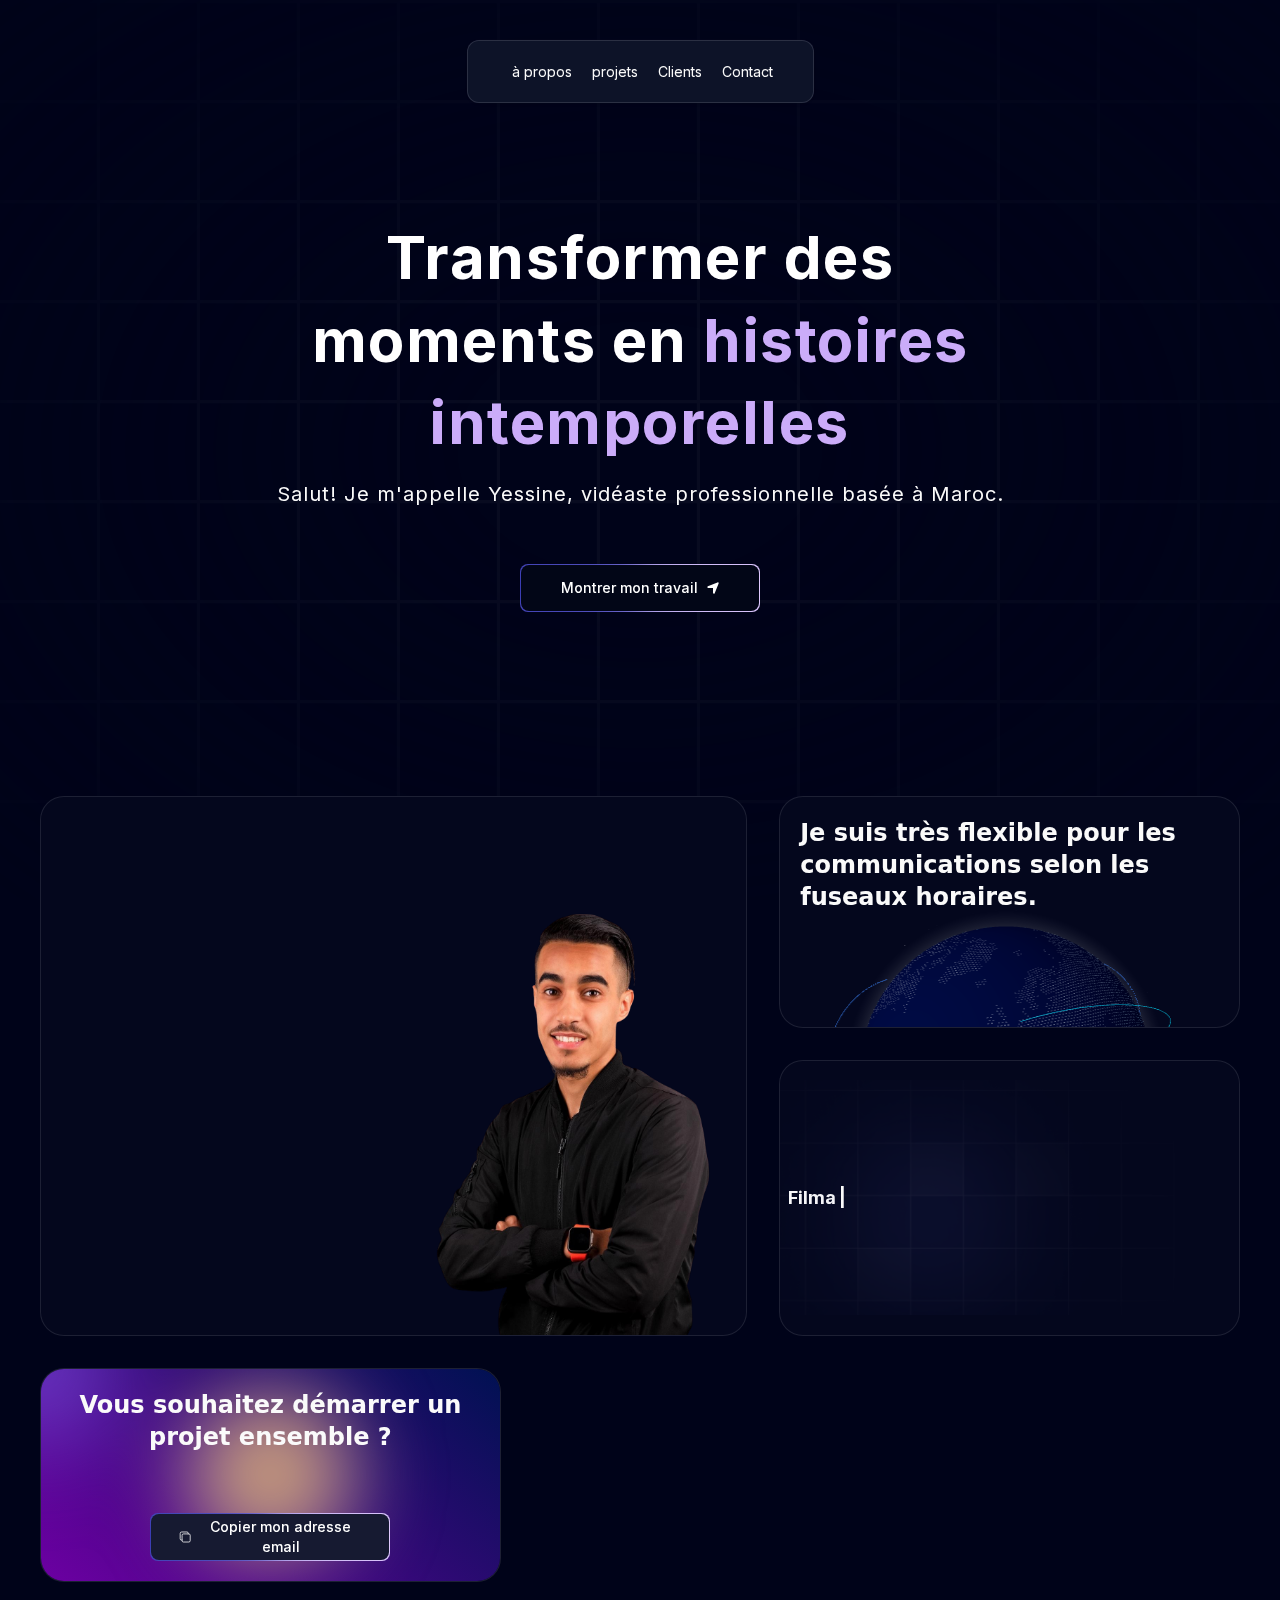
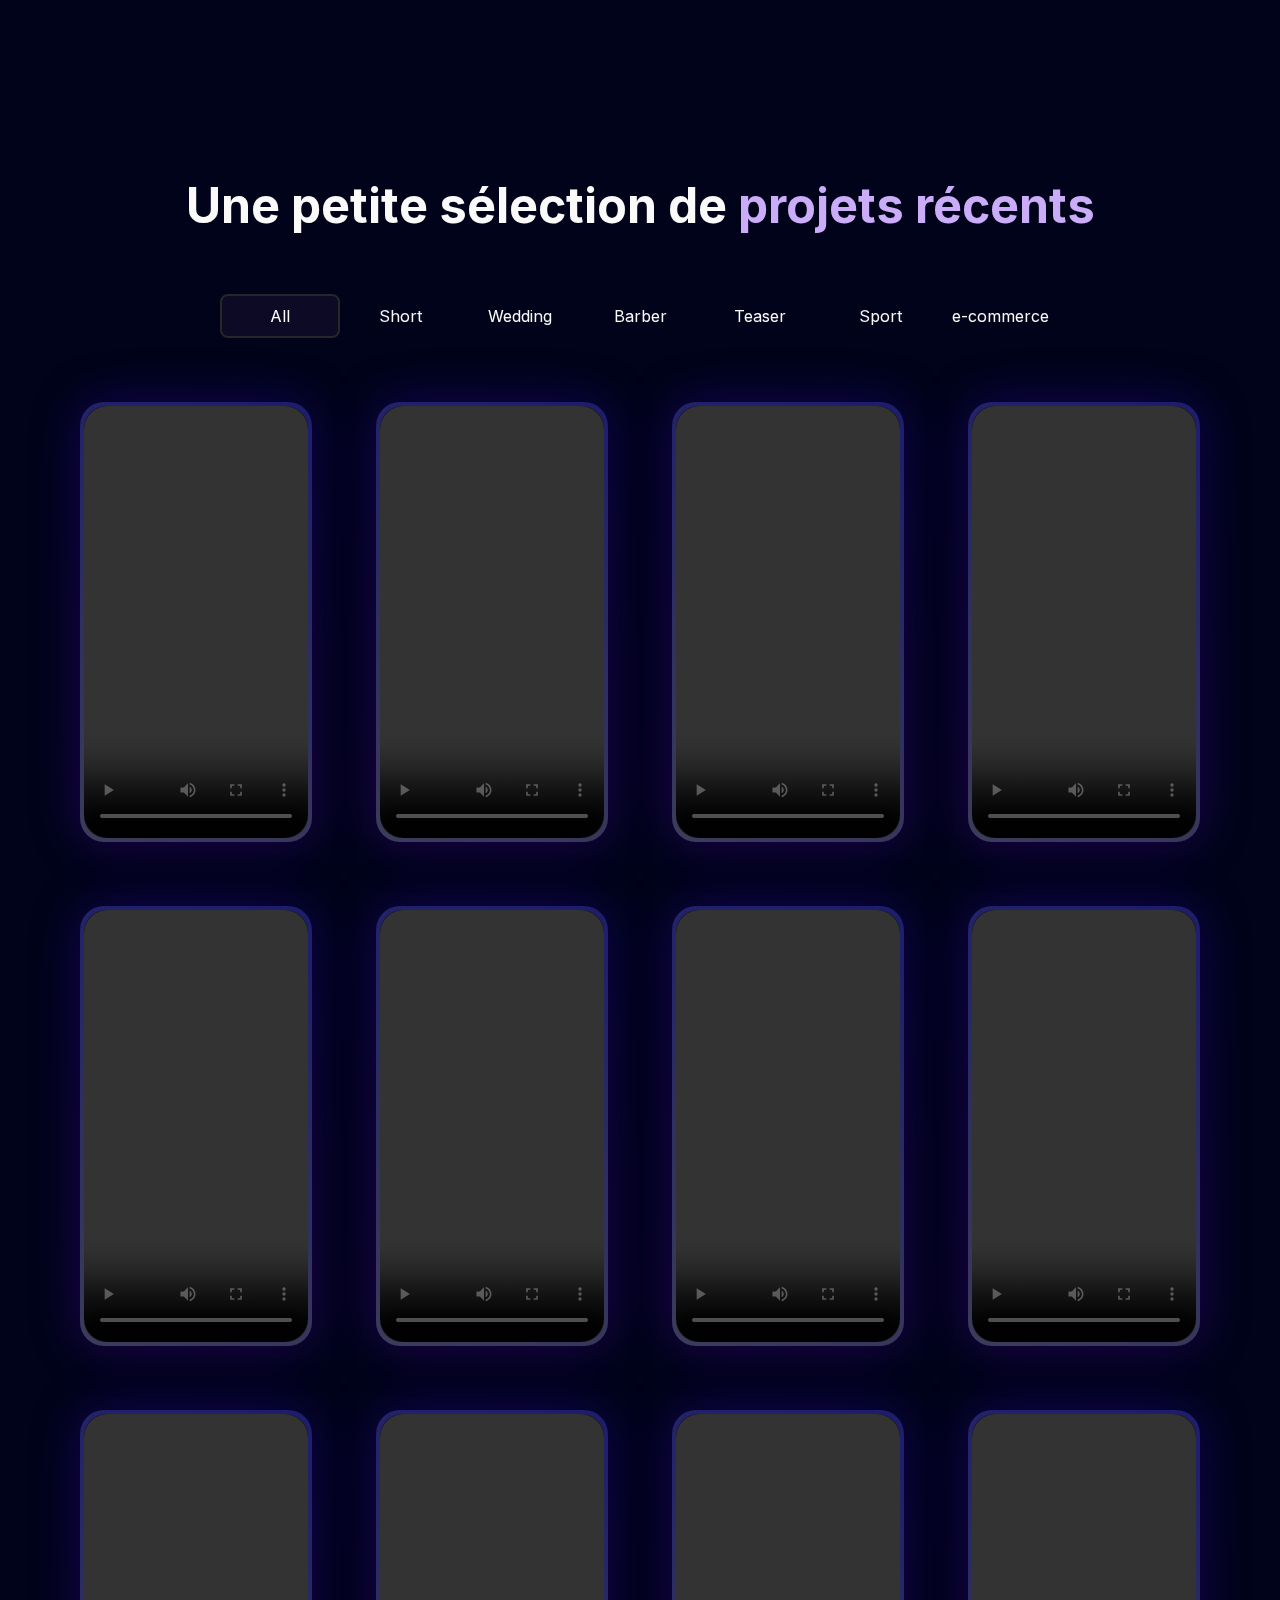
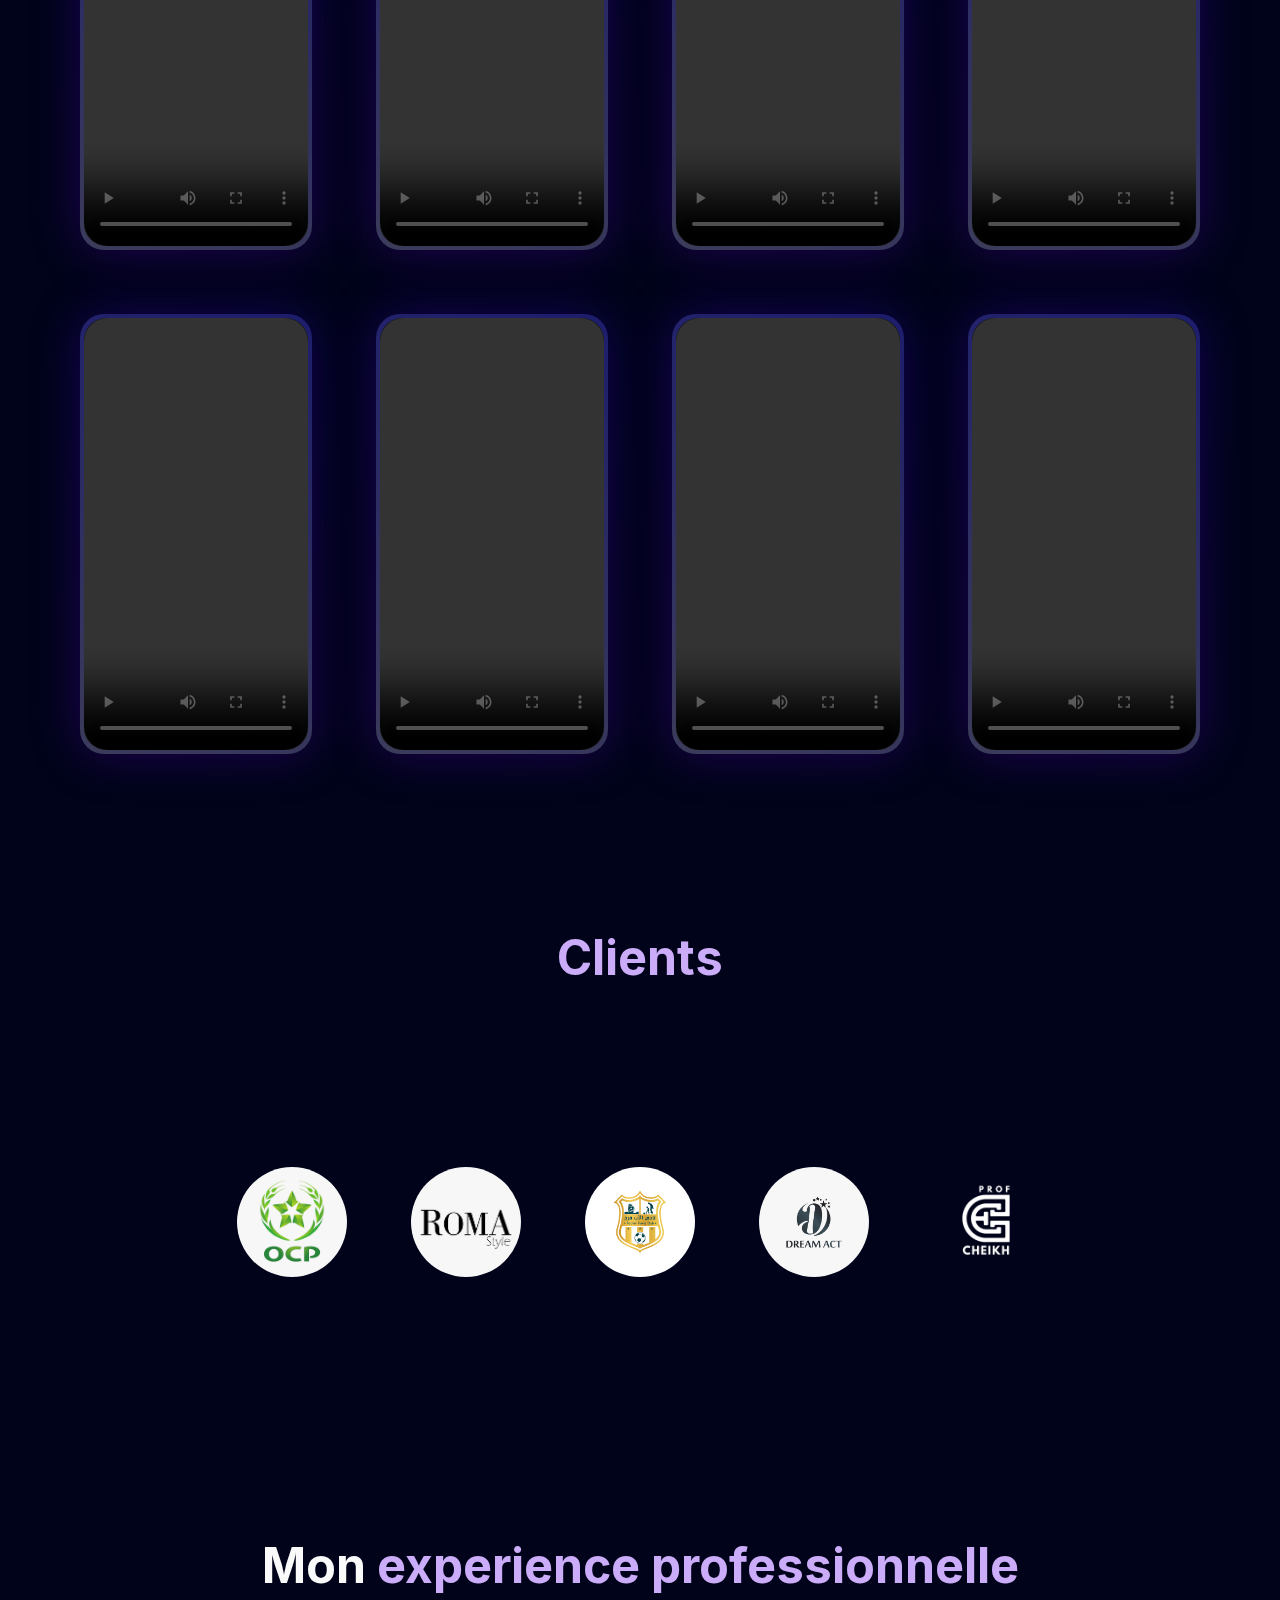
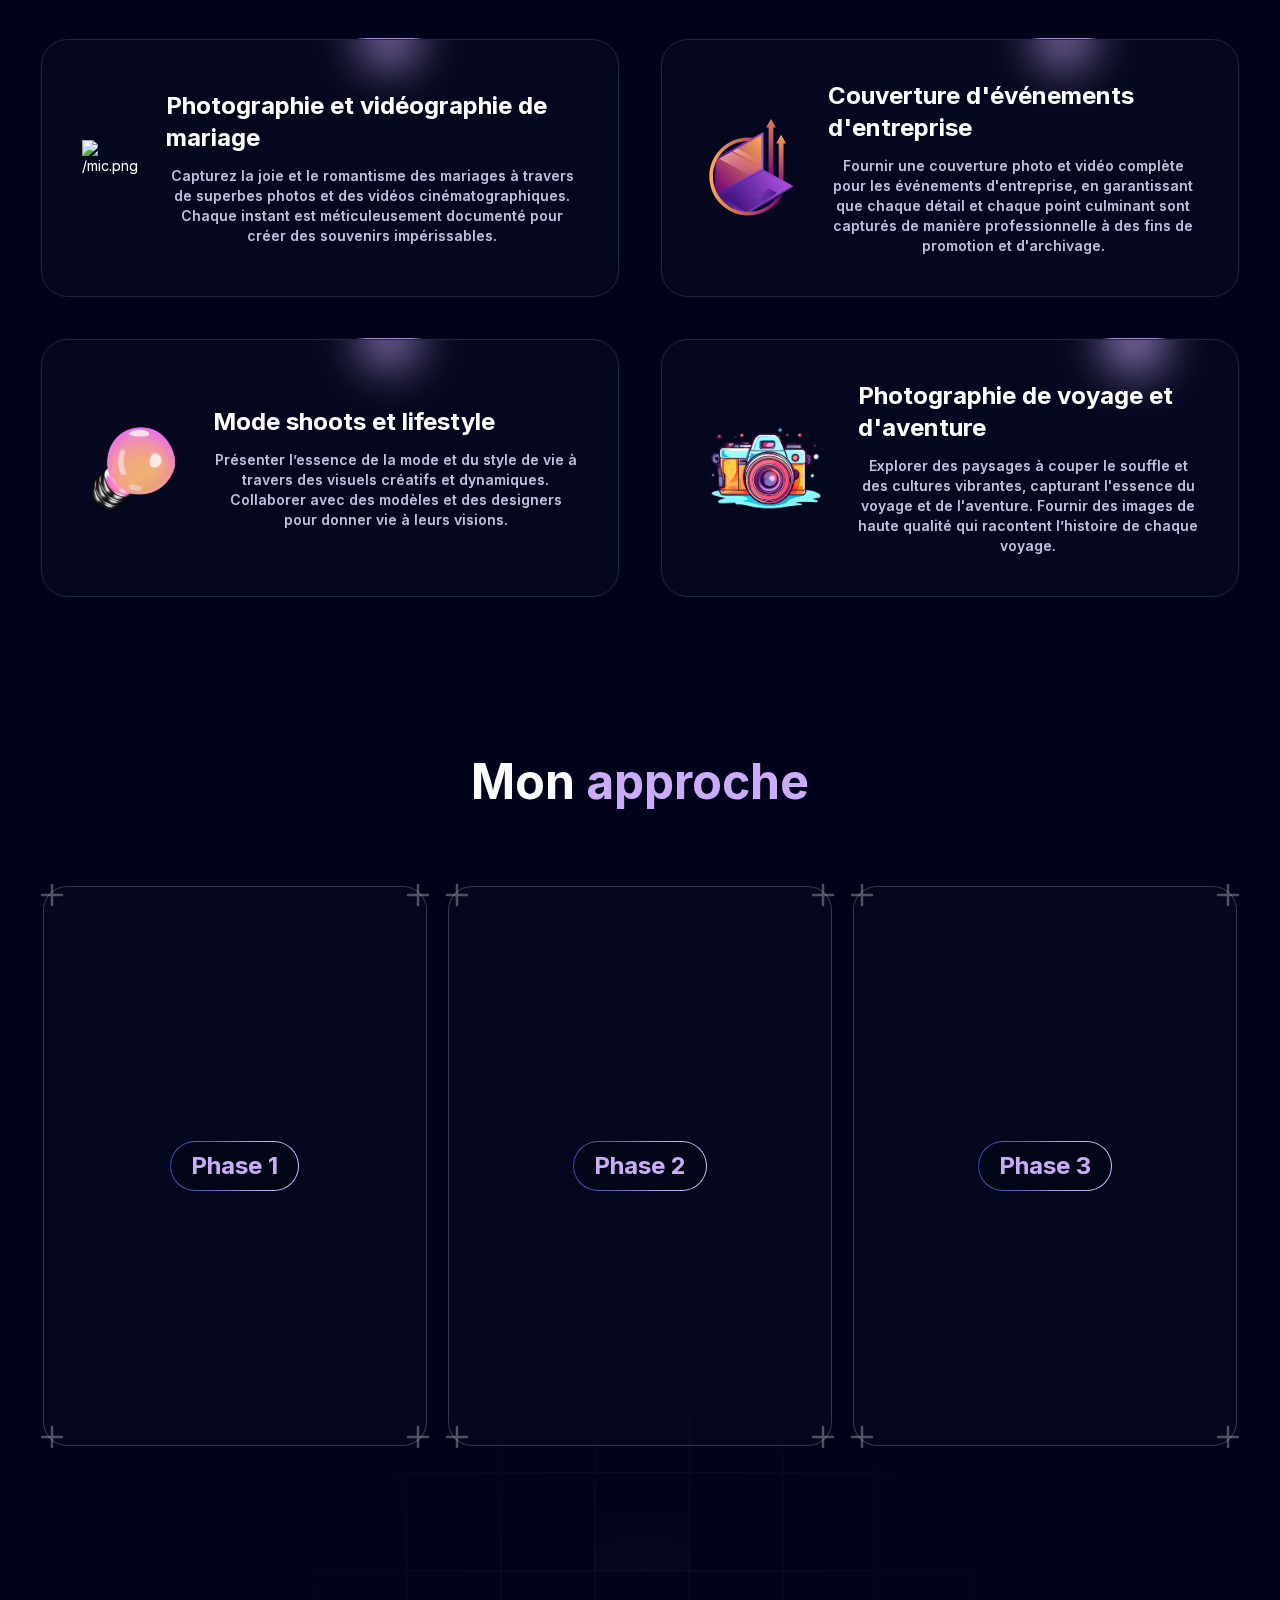
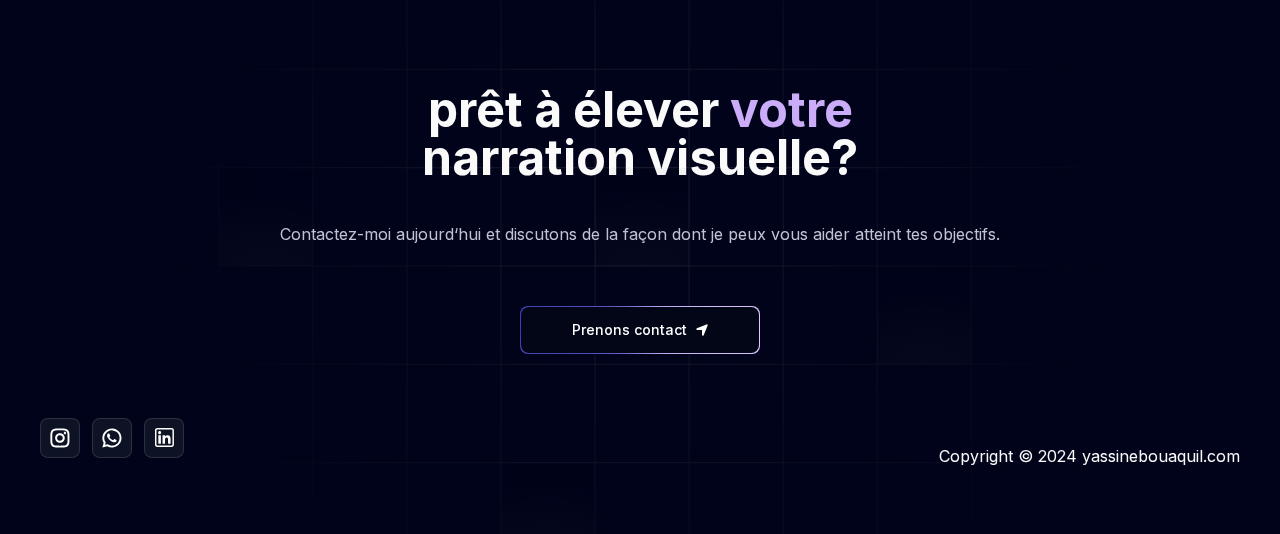
==== commit 2d57d9bb: "16" ====
--- a/index.html
+++ b/index.html
@@ -1 +1 @@
-<!DOCTYPE html><html lang="en"><head><meta charSet="utf-8"/><meta name="viewport" content="width=device-width, initial-scale=1"/><link rel="stylesheet" href="/_next/static/css/5d5f60a812126d4d.css" data-precedence="next"/><link rel="preload" as="script" fetchPriority="low" href="/_next/static/chunks/webpack-f86dff59fe99047a.js"/><script src="/_next/static/chunks/fd9d1056-6a5d3c4d88603fcb.js" async=""></script><script src="/_next/static/chunks/396464d2-d8b3fc3288ee467f.js" async=""></script><script src="/_next/static/chunks/881-a6b94b6d819bcea3.js" async=""></script><script src="/_next/static/chunks/main-app-44a2f873a98ecc0e.js" async=""></script><script src="/_next/static/chunks/752-d7ac53a3f0c00113.js" async=""></script><script src="/_next/static/chunks/app/page-cbf8d9d6f30834bd.js" async=""></script><script src="/_next/static/chunks/app/layout-9bebbc7c9495f62f.js" async=""></script><link rel="icon" href="/jsm-logo.png" sizes="any"/><title>Yessine Portfolio</title><meta name="description" content="Modern &amp; Minimal JS Mastery Portfolio"/><script src="/_next/static/chunks/polyfills-42372ed130431b0a.js" noModule=""></script></head><body class="__className_36bd41"><script>!function(){try{var d=document.documentElement,c=d.classList;c.remove('light','dark');var e=localStorage.getItem('theme');if('system'===e||(!e&&false)){var t='(prefers-color-scheme: dark)',m=window.matchMedia(t);if(m.media!==t||m.matches){d.style.colorScheme = 'dark';c.add('dark')}else{d.style.colorScheme = 'light';c.add('light')}}else if(e){c.add(e|| '')}else{c.add('dark')}if(e==='light'||e==='dark'||!e)d.style.colorScheme=e||'dark'}catch(e){}}()</script><main class="relative bg-black-100 flex justify-center items-center flex-col overflow-hidden mx-auto sm:px-10 px-5"><div class="max-w-7xl w-full"><div class="flex max-w-fit md:min-w-[70vw] lg:min-w-fit fixed z-[5000] top-10 inset-x-0 mx-auto px-10 py-5 rounded-lg border border-black/.1 shadow-[0px_2px_3px_-1px_rgba(0,0,0,0.1),0px_1px_0px_0px_rgba(25,28,33,0.02),0px_0px_0px_1px_rgba(25,28,33,0.08)] items-center justify-center space-x-4" style="backdrop-filter:blur(16px) saturate(180%);background-color:rgba(17, 25, 40, 0.75);border-radius:12px;border:1px solid rgba(255, 255, 255, 0.125);opacity:1;will-change:transform,opacity;transform:translateY(-100px)"><a class="relative dark:text-neutral-50 items-center box-border flex space-x-1 text-neutral-600 dark:hover:text-neutral-300 hover:text-neutral-500" href="#about"><span class="block sm:hidden"></span><span class=" text-[10px] lg:text-[14px] !cursor-pointer">à propos</span></a><a class="relative dark:text-neutral-50 items-center box-border flex space-x-1 text-neutral-600 dark:hover:text-neutral-300 hover:text-neutral-500" href="#projects"><span class="block sm:hidden"></span><span class=" text-[10px] lg:text-[14px] !cursor-pointer">projets</span></a><a class="relative dark:text-neutral-50 items-center box-border flex space-x-1 text-neutral-600 dark:hover:text-neutral-300 hover:text-neutral-500" href="#clients"><span class="block sm:hidden"></span><span class=" text-[10px] lg:text-[14px] !cursor-pointer">Clients</span></a><a class="relative dark:text-neutral-50 items-center box-border flex space-x-1 text-neutral-600 dark:hover:text-neutral-300 hover:text-neutral-500" href="#contact"><span class="block sm:hidden"></span><span class=" text-[10px] lg:text-[14px] !cursor-pointer">Contact</span></a></div><!--$!--><template data-dgst="BAILOUT_TO_CLIENT_SIDE_RENDERING"></template><!--/$--><!--$!--><template data-dgst="BAILOUT_TO_CLIENT_SIDE_RENDERING"></template><!--/$--><!--$!--><template data-dgst="BAILOUT_TO_CLIENT_SIDE_RENDERING"></template><!--/$--><!--$!--><template data-dgst="BAILOUT_TO_CLIENT_SIDE_RENDERING"></template><!--/$--><!--$!--><template data-dgst="BAILOUT_TO_CLIENT_SIDE_RENDERING"></template><!--/$--><!--$!--><template data-dgst="BAILOUT_TO_CLIENT_SIDE_RENDERING"></template><!--/$--><!--$!--><template data-dgst="BAILOUT_TO_CLIENT_SIDE_RENDERING"></template><!--/$--></div></main><script src="/_next/static/chunks/webpack-f86dff59fe99047a.js" async=""></script><script>(self.__next_f=self.__next_f||[]).push([0]);self.__next_f.push([2,null])</script><script>self.__next_f.push([1,"1:HL[\"/_next/static/css/5d5f60a812126d4d.css\",\"style\"]\n"])</script><script>self.__next_f.push([1,"2:I[95751,[],\"\"]\n4:I[66513,[],\"ClientPageRoot\"]\n5:I[90616,[\"752\",\"static/chunks/752-d7ac53a3f0c00113.js\",\"931\",\"static/chunks/app/page-cbf8d9d6f30834bd.js\"],\"default\",1]\n6:I[13241,[\"185\",\"static/chunks/app/layout-9bebbc7c9495f62f.js\"],\"ThemeProvider\"]\n7:I[39275,[],\"\"]\n8:I[61343,[],\"\"]\na:[]\n"])</script><script>self.__next_f.push([1,"0:[\"$\",\"$L2\",null,{\"buildId\":\"E4Lls2YP9L6aebiYJTu8u\",\"assetPrefix\":\"\",\"urlParts\":[\"\",\"\"],\"initialTree\":[\"\",{\"children\":[\"__PAGE__\",{}]},\"$undefined\",\"$undefined\",true],\"initialSeedData\":[\"\",{\"children\":[\"__PAGE__\",{},[[\"$L3\",[\"$\",\"$L4\",null,{\"props\":{\"params\":{},\"searchParams\":{}},\"Component\":\"$5\"}],null],null],null]},[[[[\"$\",\"link\",\"0\",{\"rel\":\"stylesheet\",\"href\":\"/_next/static/css/5d5f60a812126d4d.css\",\"precedence\":\"next\",\"crossOrigin\":\"$undefined\"}]],[\"$\",\"html\",null,{\"lang\":\"en\",\"suppressHydrationWarning\":true,\"children\":[[\"$\",\"head\",null,{\"children\":[\"$\",\"link\",null,{\"rel\":\"icon\",\"href\":\"/jsm-logo.png\",\"sizes\":\"any\"}]}],[\"$\",\"body\",null,{\"className\":\"__className_36bd41\",\"children\":[\"$\",\"$L6\",null,{\"attribute\":\"class\",\"defaultTheme\":\"dark\",\"enableSystem\":true,\"disableTransitionOnChange\":true,\"children\":[\"$\",\"$L7\",null,{\"parallelRouterKey\":\"children\",\"segmentPath\":[\"children\"],\"error\":\"$undefined\",\"errorStyles\":\"$undefined\",\"errorScripts\":\"$undefined\",\"template\":[\"$\",\"$L8\",null,{}],\"templateStyles\":\"$undefined\",\"templateScripts\":\"$undefined\",\"notFound\":[[\"$\",\"title\",null,{\"children\":\"404: This page could not be found.\"}],[\"$\",\"div\",null,{\"style\":{\"fontFamily\":\"system-ui,\\\"Segoe UI\\\",Roboto,Helvetica,Arial,sans-serif,\\\"Apple Color Emoji\\\",\\\"Segoe UI Emoji\\\"\",\"height\":\"100vh\",\"textAlign\":\"center\",\"display\":\"flex\",\"flexDirection\":\"column\",\"alignItems\":\"center\",\"justifyContent\":\"center\"},\"children\":[\"$\",\"div\",null,{\"children\":[[\"$\",\"style\",null,{\"dangerouslySetInnerHTML\":{\"__html\":\"body{color:#000;background:#fff;margin:0}.next-error-h1{border-right:1px solid rgba(0,0,0,.3)}@media (prefers-color-scheme:dark){body{color:#fff;background:#000}.next-error-h1{border-right:1px solid rgba(255,255,255,.3)}}\"}}],[\"$\",\"h1\",null,{\"className\":\"next-error-h1\",\"style\":{\"display\":\"inline-block\",\"margin\":\"0 20px 0 0\",\"padding\":\"0 23px 0 0\",\"fontSize\":24,\"fontWeight\":500,\"verticalAlign\":\"top\",\"lineHeight\":\"49px\"},\"children\":\"404\"}],[\"$\",\"div\",null,{\"style\":{\"display\":\"inline-block\"},\"children\":[\"$\",\"h2\",null,{\"style\":{\"fontSize\":14,\"fontWeight\":400,\"lineHeight\":\"49px\",\"margin\":0},\"children\":\"This page could not be found.\"}]}]]}]}]],\"notFoundStyles\":[]}]}]}]]}]],null],null],\"couldBeIntercepted\":false,\"initialHead\":[null,\"$L9\"],\"globalErrorComponent\":{},\"missingSlots\":\"$Wa\"}]\n"])</script><script>self.__next_f.push([1,"9:[[\"$\",\"meta\",\"0\",{\"name\":\"viewport\",\"content\":\"width=device-width, initial-scale=1\"}],[\"$\",\"meta\",\"1\",{\"charSet\":\"utf-8\"}],[\"$\",\"title\",\"2\",{\"children\":\"Yessine Portfolio\"}],[\"$\",\"meta\",\"3\",{\"name\":\"description\",\"content\":\"Modern \u0026 Minimal JS Mastery Portfolio\"}]]\n3:null\n"])</script></body></html>+<!DOCTYPE html><html lang="en"><head><meta charSet="utf-8"/><meta name="viewport" content="width=device-width, initial-scale=1"/><link rel="stylesheet" href="/_next/static/css/5d5f60a812126d4d.css" data-precedence="next"/><link rel="preload" as="script" fetchPriority="low" href="/_next/static/chunks/webpack-f86dff59fe99047a.js"/><script src="/_next/static/chunks/fd9d1056-6a5d3c4d88603fcb.js" async=""></script><script src="/_next/static/chunks/396464d2-d8b3fc3288ee467f.js" async=""></script><script src="/_next/static/chunks/881-a6b94b6d819bcea3.js" async=""></script><script src="/_next/static/chunks/main-app-e50e07cef30c8f2f.js" async=""></script><script src="/_next/static/chunks/752-d7ac53a3f0c00113.js" async=""></script><script src="/_next/static/chunks/app/page-22547770f6d103b6.js" async=""></script><script src="/_next/static/chunks/app/layout-9bebbc7c9495f62f.js" async=""></script><link rel="icon" href="/jsm-logo.png" sizes="any"/><title>Yessine Portfolio</title><meta name="description" content="Modern &amp; Minimal JS Mastery Portfolio"/><script src="/_next/static/chunks/polyfills-42372ed130431b0a.js" noModule=""></script></head><body class="__className_36bd41"><script>!function(){try{var d=document.documentElement,c=d.classList;c.remove('light','dark');var e=localStorage.getItem('theme');if('system'===e||(!e&&false)){var t='(prefers-color-scheme: dark)',m=window.matchMedia(t);if(m.media!==t||m.matches){d.style.colorScheme = 'dark';c.add('dark')}else{d.style.colorScheme = 'light';c.add('light')}}else if(e){c.add(e|| '')}else{c.add('dark')}if(e==='light'||e==='dark'||!e)d.style.colorScheme=e||'dark'}catch(e){}}()</script><main class="relative bg-black-100 flex justify-center items-center flex-col overflow-hidden mx-auto sm:px-10 px-5"><div class="max-w-7xl w-full"><div class="flex max-w-fit md:min-w-[70vw] lg:min-w-fit fixed z-[5000] top-10 inset-x-0 mx-auto px-10 py-5 rounded-lg border border-black/.1 shadow-[0px_2px_3px_-1px_rgba(0,0,0,0.1),0px_1px_0px_0px_rgba(25,28,33,0.02),0px_0px_0px_1px_rgba(25,28,33,0.08)] items-center justify-center space-x-4" style="backdrop-filter:blur(16px) saturate(180%);background-color:rgba(17, 25, 40, 0.75);border-radius:12px;border:1px solid rgba(255, 255, 255, 0.125);opacity:1;will-change:transform,opacity;transform:translateY(-100px)"><a class="relative dark:text-neutral-50 items-center box-border flex space-x-1 text-neutral-600 dark:hover:text-neutral-300 hover:text-neutral-500" href="#about"><span class="block sm:hidden"></span><span class=" text-[10px] lg:text-[14px] !cursor-pointer">à propos</span></a><a class="relative dark:text-neutral-50 items-center box-border flex space-x-1 text-neutral-600 dark:hover:text-neutral-300 hover:text-neutral-500" href="#projects"><span class="block sm:hidden"></span><span class=" text-[10px] lg:text-[14px] !cursor-pointer">projets</span></a><a class="relative dark:text-neutral-50 items-center box-border flex space-x-1 text-neutral-600 dark:hover:text-neutral-300 hover:text-neutral-500" href="#clients"><span class="block sm:hidden"></span><span class=" text-[10px] lg:text-[14px] !cursor-pointer">Clients</span></a><a class="relative dark:text-neutral-50 items-center box-border flex space-x-1 text-neutral-600 dark:hover:text-neutral-300 hover:text-neutral-500" href="#contact"><span class="block sm:hidden"></span><span class=" text-[10px] lg:text-[14px] !cursor-pointer">Contact</span></a></div><!--$!--><template data-dgst="BAILOUT_TO_CLIENT_SIDE_RENDERING"></template><!--/$--><!--$!--><template data-dgst="BAILOUT_TO_CLIENT_SIDE_RENDERING"></template><!--/$--><!--$!--><template data-dgst="BAILOUT_TO_CLIENT_SIDE_RENDERING"></template><!--/$--><!--$!--><template data-dgst="BAILOUT_TO_CLIENT_SIDE_RENDERING"></template><!--/$--><!--$!--><template data-dgst="BAILOUT_TO_CLIENT_SIDE_RENDERING"></template><!--/$--><!--$!--><template data-dgst="BAILOUT_TO_CLIENT_SIDE_RENDERING"></template><!--/$--><!--$!--><template data-dgst="BAILOUT_TO_CLIENT_SIDE_RENDERING"></template><!--/$--></div></main><script src="/_next/static/chunks/webpack-f86dff59fe99047a.js" async=""></script><script>(self.__next_f=self.__next_f||[]).push([0]);self.__next_f.push([2,null])</script><script>self.__next_f.push([1,"1:HL[\"/_next/static/css/5d5f60a812126d4d.css\",\"style\"]\n"])</script><script>self.__next_f.push([1,"2:I[95751,[],\"\"]\n4:I[66513,[],\"ClientPageRoot\"]\n5:I[90616,[\"752\",\"static/chunks/752-d7ac53a3f0c00113.js\",\"931\",\"static/chunks/app/page-22547770f6d103b6.js\"],\"default\",1]\n6:I[13241,[\"185\",\"static/chunks/app/layout-9bebbc7c9495f62f.js\"],\"ThemeProvider\"]\n7:I[39275,[],\"\"]\n8:I[61343,[],\"\"]\na:[]\n"])</script><script>self.__next_f.push([1,"0:[\"$\",\"$L2\",null,{\"buildId\":\"OlRLQbs9HqUmhMrpriAb7\",\"assetPrefix\":\"\",\"urlParts\":[\"\",\"\"],\"initialTree\":[\"\",{\"children\":[\"__PAGE__\",{}]},\"$undefined\",\"$undefined\",true],\"initialSeedData\":[\"\",{\"children\":[\"__PAGE__\",{},[[\"$L3\",[\"$\",\"$L4\",null,{\"props\":{\"params\":{},\"searchParams\":{}},\"Component\":\"$5\"}],null],null],null]},[[[[\"$\",\"link\",\"0\",{\"rel\":\"stylesheet\",\"href\":\"/_next/static/css/5d5f60a812126d4d.css\",\"precedence\":\"next\",\"crossOrigin\":\"$undefined\"}]],[\"$\",\"html\",null,{\"lang\":\"en\",\"suppressHydrationWarning\":true,\"children\":[[\"$\",\"head\",null,{\"children\":[\"$\",\"link\",null,{\"rel\":\"icon\",\"href\":\"/jsm-logo.png\",\"sizes\":\"any\"}]}],[\"$\",\"body\",null,{\"className\":\"__className_36bd41\",\"children\":[\"$\",\"$L6\",null,{\"attribute\":\"class\",\"defaultTheme\":\"dark\",\"enableSystem\":true,\"disableTransitionOnChange\":true,\"children\":[\"$\",\"$L7\",null,{\"parallelRouterKey\":\"children\",\"segmentPath\":[\"children\"],\"error\":\"$undefined\",\"errorStyles\":\"$undefined\",\"errorScripts\":\"$undefined\",\"template\":[\"$\",\"$L8\",null,{}],\"templateStyles\":\"$undefined\",\"templateScripts\":\"$undefined\",\"notFound\":[[\"$\",\"title\",null,{\"children\":\"404: This page could not be found.\"}],[\"$\",\"div\",null,{\"style\":{\"fontFamily\":\"system-ui,\\\"Segoe UI\\\",Roboto,Helvetica,Arial,sans-serif,\\\"Apple Color Emoji\\\",\\\"Segoe UI Emoji\\\"\",\"height\":\"100vh\",\"textAlign\":\"center\",\"display\":\"flex\",\"flexDirection\":\"column\",\"alignItems\":\"center\",\"justifyContent\":\"center\"},\"children\":[\"$\",\"div\",null,{\"children\":[[\"$\",\"style\",null,{\"dangerouslySetInnerHTML\":{\"__html\":\"body{color:#000;background:#fff;margin:0}.next-error-h1{border-right:1px solid rgba(0,0,0,.3)}@media (prefers-color-scheme:dark){body{color:#fff;background:#000}.next-error-h1{border-right:1px solid rgba(255,255,255,.3)}}\"}}],[\"$\",\"h1\",null,{\"className\":\"next-error-h1\",\"style\":{\"display\":\"inline-block\",\"margin\":\"0 20px 0 0\",\"padding\":\"0 23px 0 0\",\"fontSize\":24,\"fontWeight\":500,\"verticalAlign\":\"top\",\"lineHeight\":\"49px\"},\"children\":\"404\"}],[\"$\",\"div\",null,{\"style\":{\"display\":\"inline-block\"},\"children\":[\"$\",\"h2\",null,{\"style\":{\"fontSize\":14,\"fontWeight\":400,\"lineHeight\":\"49px\",\"margin\":0},\"children\":\"This page could not be found.\"}]}]]}]}]],\"notFoundStyles\":[]}]}]}]]}]],null],null],\"couldBeIntercepted\":false,\"initialHead\":[null,\"$L9\"],\"globalErrorComponent\":{},\"missingSlots\":\"$Wa\"}]\n"])</script><script>self.__next_f.push([1,"9:[[\"$\",\"meta\",\"0\",{\"name\":\"viewport\",\"content\":\"width=device-width, initial-scale=1\"}],[\"$\",\"meta\",\"1\",{\"charSet\":\"utf-8\"}],[\"$\",\"title\",\"2\",{\"children\":\"Yessine Portfolio\"}],[\"$\",\"meta\",\"3\",{\"name\":\"description\",\"content\":\"Modern \u0026 Minimal JS Mastery Portfolio\"}]]\n3:null\n"])</script></body></html>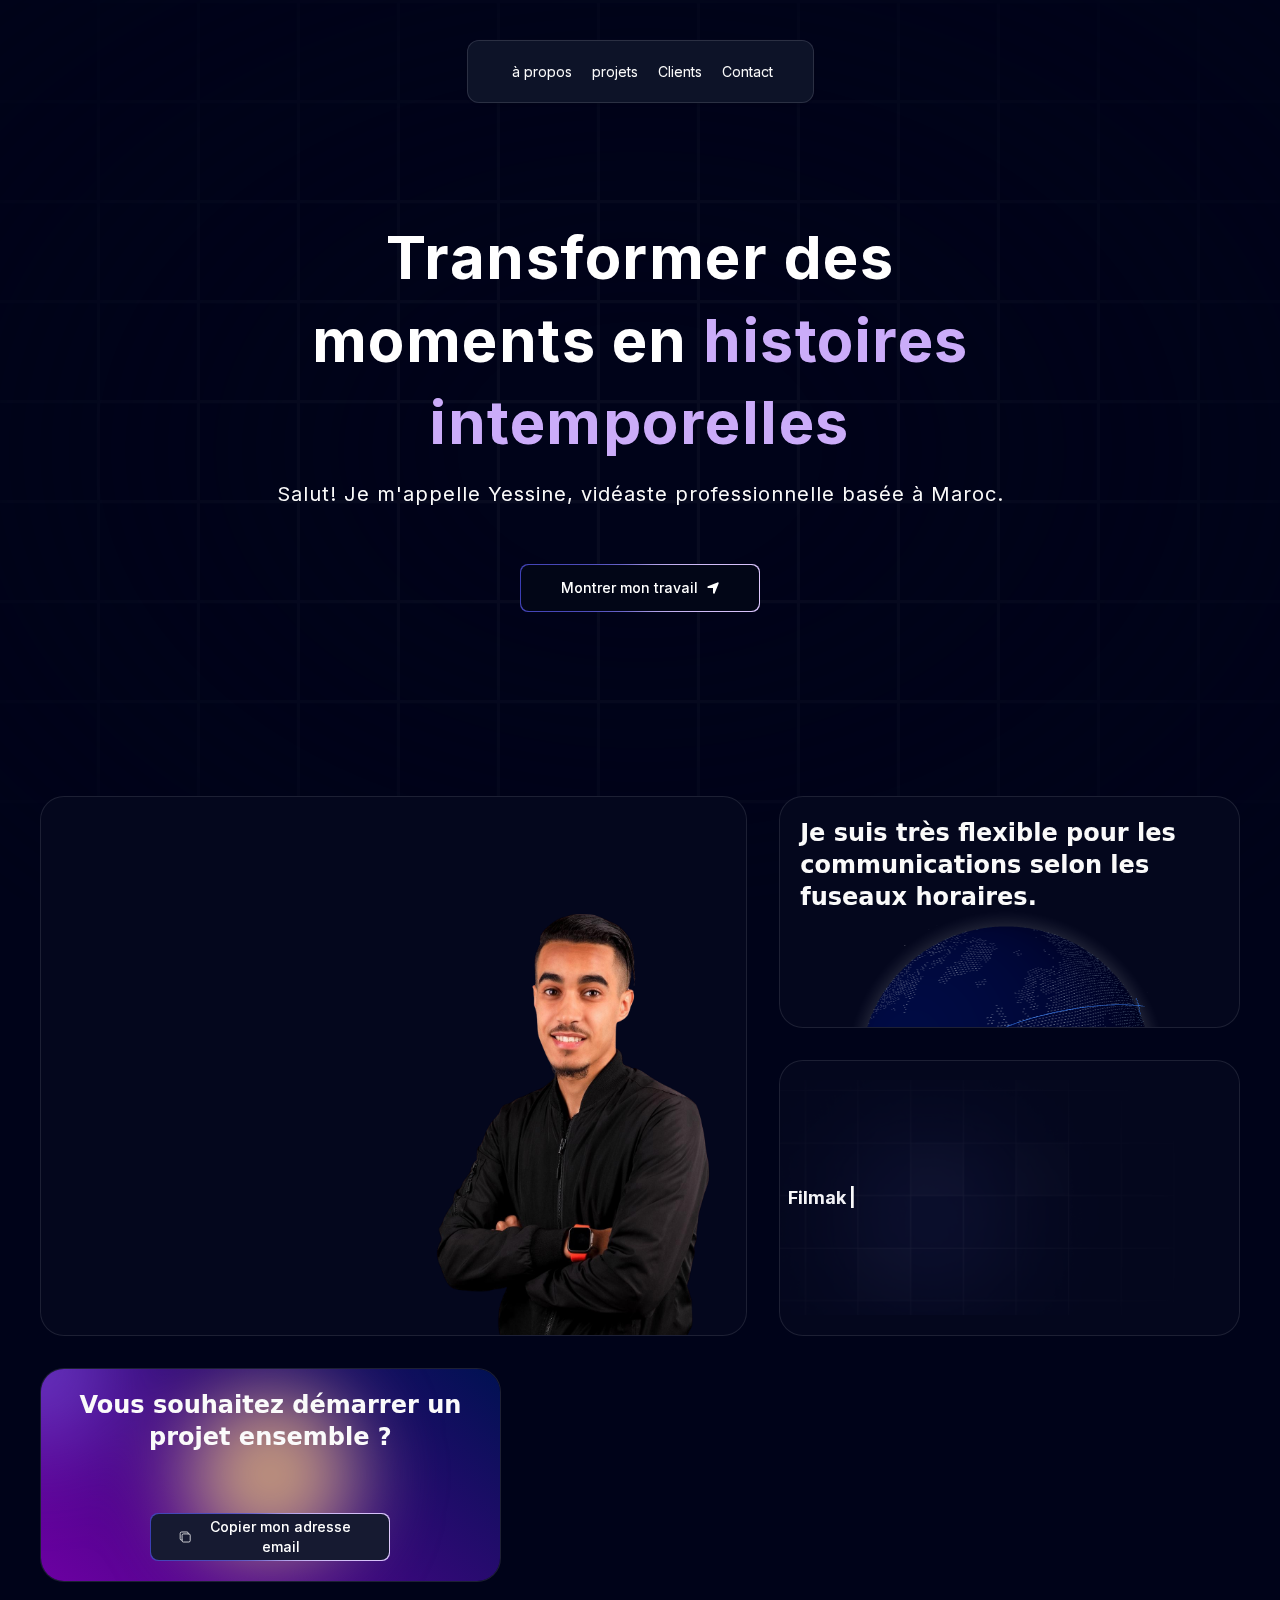
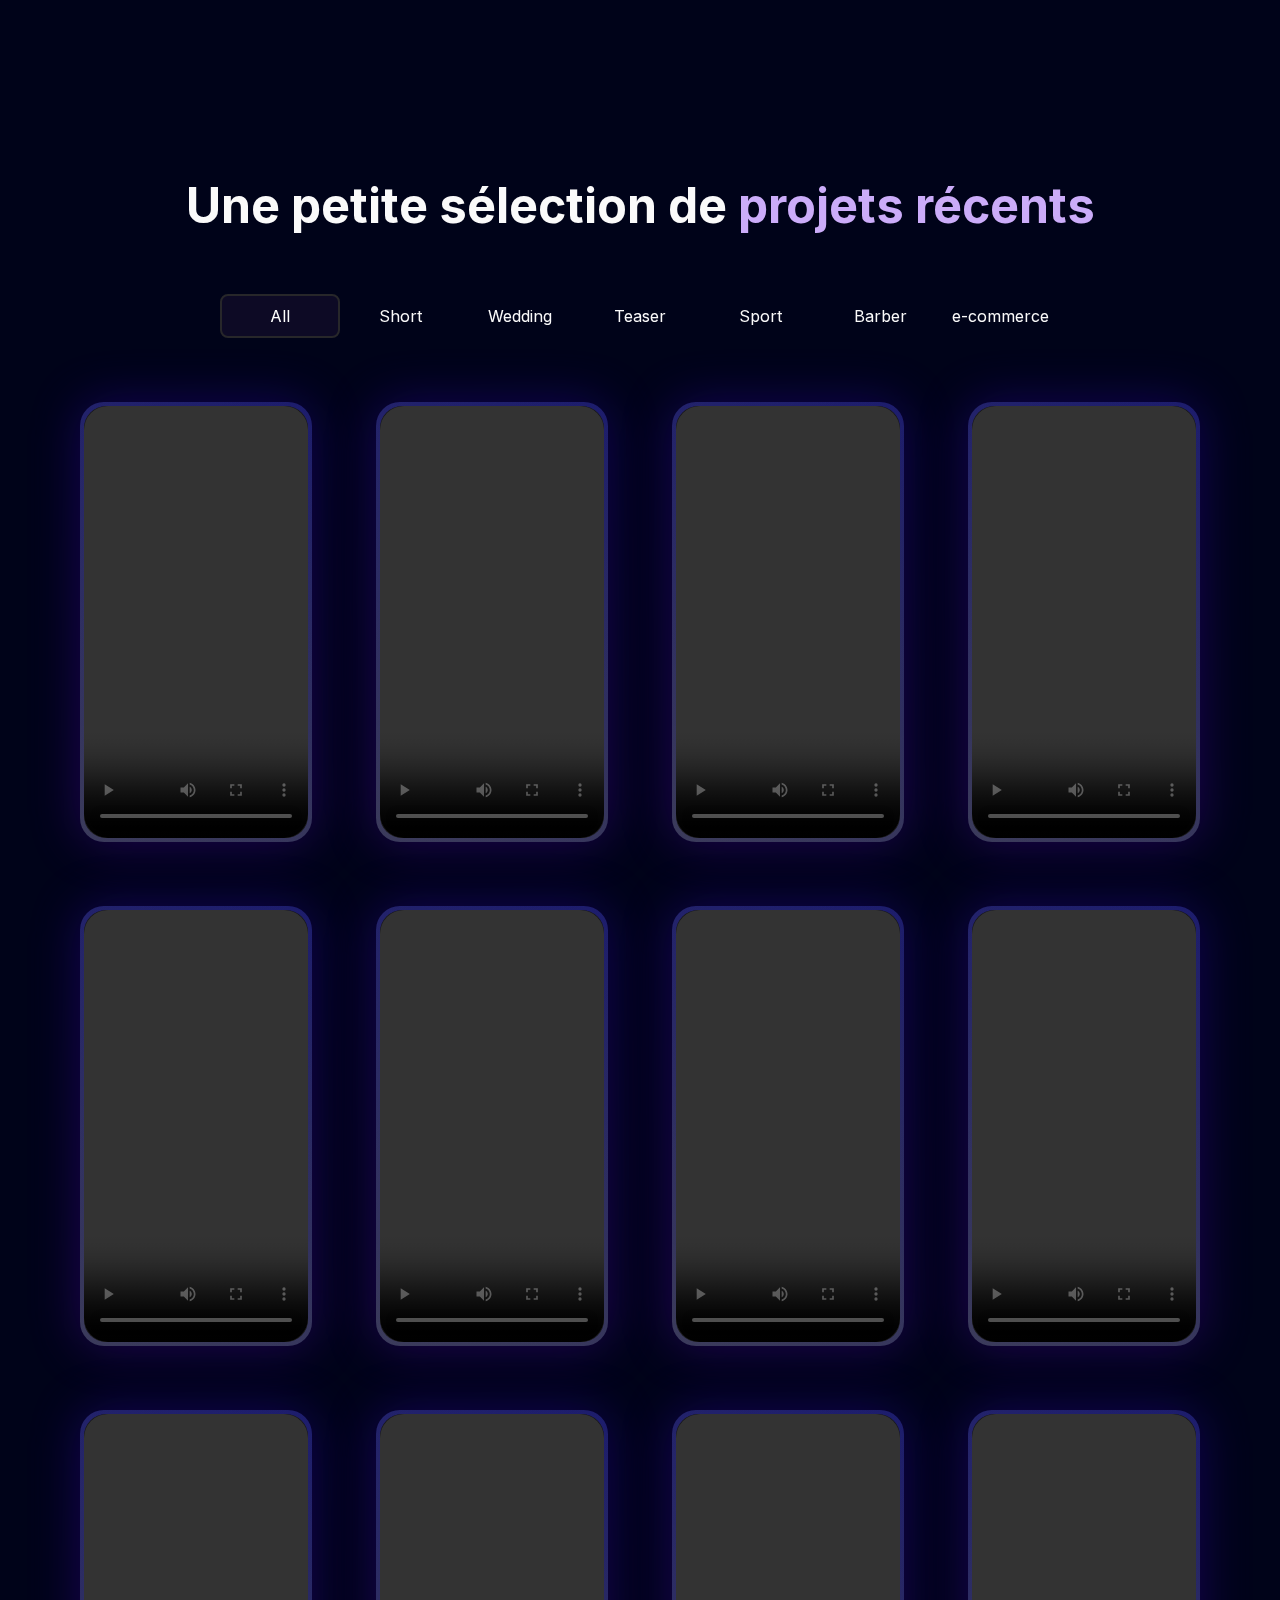
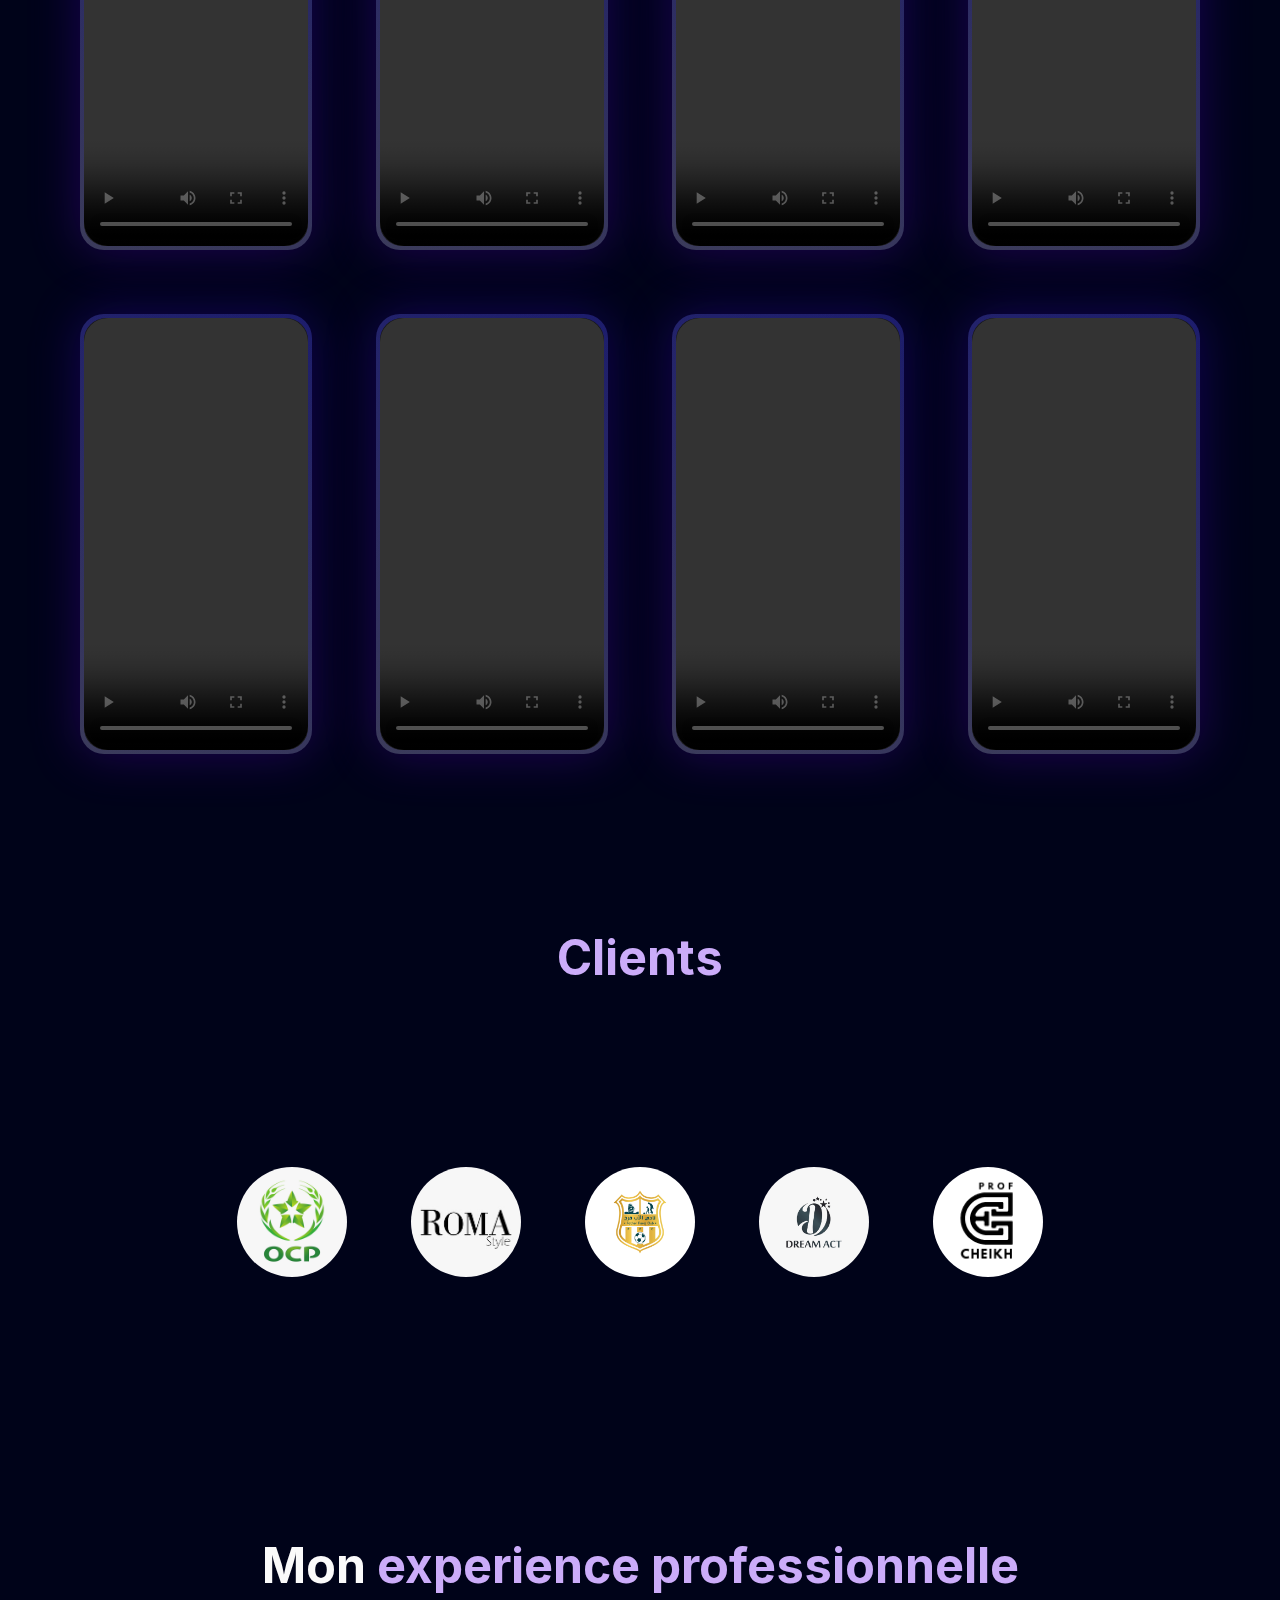
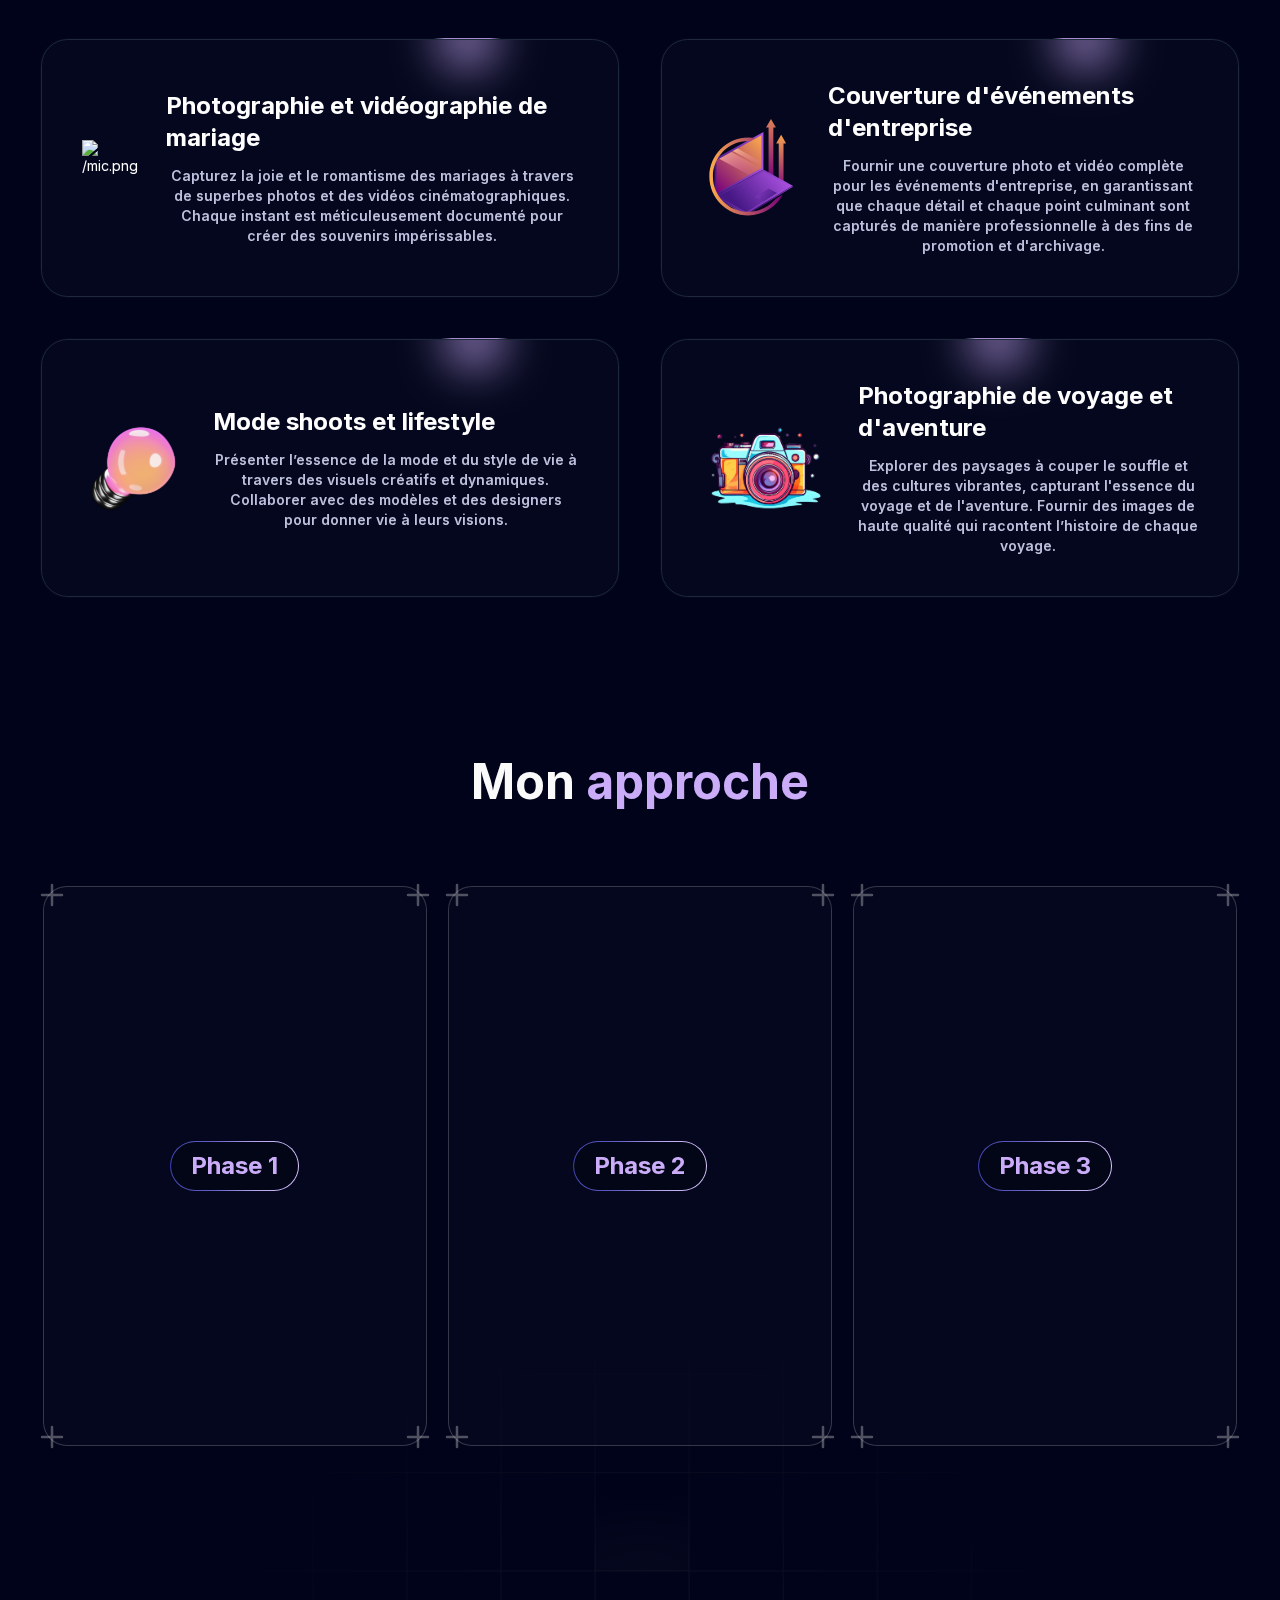
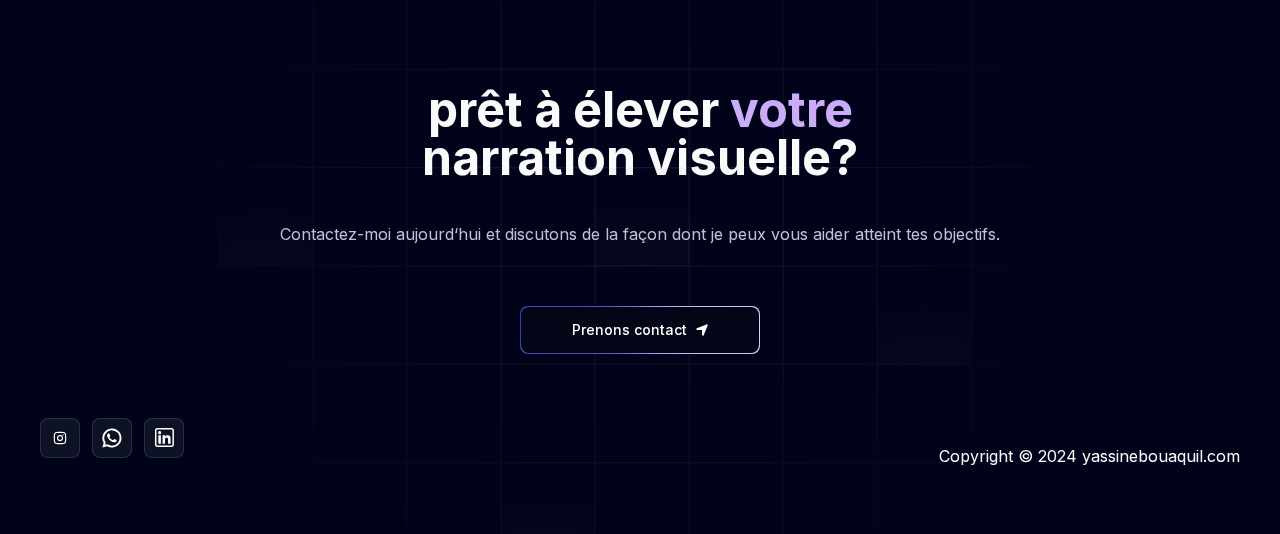
==== commit b05195fe: "update" ====
--- a/index.html
+++ b/index.html
@@ -1 +1 @@
-<!DOCTYPE html><html lang="en"><head><meta charSet="utf-8"/><meta name="viewport" content="width=device-width, initial-scale=1"/><link rel="stylesheet" href="/_next/static/css/5d5f60a812126d4d.css" data-precedence="next"/><link rel="preload" as="script" fetchPriority="low" href="/_next/static/chunks/webpack-f86dff59fe99047a.js"/><script src="/_next/static/chunks/fd9d1056-6a5d3c4d88603fcb.js" async=""></script><script src="/_next/static/chunks/396464d2-d8b3fc3288ee467f.js" async=""></script><script src="/_next/static/chunks/881-a6b94b6d819bcea3.js" async=""></script><script src="/_next/static/chunks/main-app-e50e07cef30c8f2f.js" async=""></script><script src="/_next/static/chunks/752-d7ac53a3f0c00113.js" async=""></script><script src="/_next/static/chunks/app/page-22547770f6d103b6.js" async=""></script><script src="/_next/static/chunks/app/layout-9bebbc7c9495f62f.js" async=""></script><link rel="icon" href="/jsm-logo.png" sizes="any"/><title>Yessine Portfolio</title><meta name="description" content="Modern &amp; Minimal JS Mastery Portfolio"/><script src="/_next/static/chunks/polyfills-42372ed130431b0a.js" noModule=""></script></head><body class="__className_36bd41"><script>!function(){try{var d=document.documentElement,c=d.classList;c.remove('light','dark');var e=localStorage.getItem('theme');if('system'===e||(!e&&false)){var t='(prefers-color-scheme: dark)',m=window.matchMedia(t);if(m.media!==t||m.matches){d.style.colorScheme = 'dark';c.add('dark')}else{d.style.colorScheme = 'light';c.add('light')}}else if(e){c.add(e|| '')}else{c.add('dark')}if(e==='light'||e==='dark'||!e)d.style.colorScheme=e||'dark'}catch(e){}}()</script><main class="relative bg-black-100 flex justify-center items-center flex-col overflow-hidden mx-auto sm:px-10 px-5"><div class="max-w-7xl w-full"><div class="flex max-w-fit md:min-w-[70vw] lg:min-w-fit fixed z-[5000] top-10 inset-x-0 mx-auto px-10 py-5 rounded-lg border border-black/.1 shadow-[0px_2px_3px_-1px_rgba(0,0,0,0.1),0px_1px_0px_0px_rgba(25,28,33,0.02),0px_0px_0px_1px_rgba(25,28,33,0.08)] items-center justify-center space-x-4" style="backdrop-filter:blur(16px) saturate(180%);background-color:rgba(17, 25, 40, 0.75);border-radius:12px;border:1px solid rgba(255, 255, 255, 0.125);opacity:1;will-change:transform,opacity;transform:translateY(-100px)"><a class="relative dark:text-neutral-50 items-center box-border flex space-x-1 text-neutral-600 dark:hover:text-neutral-300 hover:text-neutral-500" href="#about"><span class="block sm:hidden"></span><span class=" text-[10px] lg:text-[14px] !cursor-pointer">à propos</span></a><a class="relative dark:text-neutral-50 items-center box-border flex space-x-1 text-neutral-600 dark:hover:text-neutral-300 hover:text-neutral-500" href="#projects"><span class="block sm:hidden"></span><span class=" text-[10px] lg:text-[14px] !cursor-pointer">projets</span></a><a class="relative dark:text-neutral-50 items-center box-border flex space-x-1 text-neutral-600 dark:hover:text-neutral-300 hover:text-neutral-500" href="#clients"><span class="block sm:hidden"></span><span class=" text-[10px] lg:text-[14px] !cursor-pointer">Clients</span></a><a class="relative dark:text-neutral-50 items-center box-border flex space-x-1 text-neutral-600 dark:hover:text-neutral-300 hover:text-neutral-500" href="#contact"><span class="block sm:hidden"></span><span class=" text-[10px] lg:text-[14px] !cursor-pointer">Contact</span></a></div><!--$!--><template data-dgst="BAILOUT_TO_CLIENT_SIDE_RENDERING"></template><!--/$--><!--$!--><template data-dgst="BAILOUT_TO_CLIENT_SIDE_RENDERING"></template><!--/$--><!--$!--><template data-dgst="BAILOUT_TO_CLIENT_SIDE_RENDERING"></template><!--/$--><!--$!--><template data-dgst="BAILOUT_TO_CLIENT_SIDE_RENDERING"></template><!--/$--><!--$!--><template data-dgst="BAILOUT_TO_CLIENT_SIDE_RENDERING"></template><!--/$--><!--$!--><template data-dgst="BAILOUT_TO_CLIENT_SIDE_RENDERING"></template><!--/$--><!--$!--><template data-dgst="BAILOUT_TO_CLIENT_SIDE_RENDERING"></template><!--/$--></div></main><script src="/_next/static/chunks/webpack-f86dff59fe99047a.js" async=""></script><script>(self.__next_f=self.__next_f||[]).push([0]);self.__next_f.push([2,null])</script><script>self.__next_f.push([1,"1:HL[\"/_next/static/css/5d5f60a812126d4d.css\",\"style\"]\n"])</script><script>self.__next_f.push([1,"2:I[95751,[],\"\"]\n4:I[66513,[],\"ClientPageRoot\"]\n5:I[90616,[\"752\",\"static/chunks/752-d7ac53a3f0c00113.js\",\"931\",\"static/chunks/app/page-22547770f6d103b6.js\"],\"default\",1]\n6:I[13241,[\"185\",\"static/chunks/app/layout-9bebbc7c9495f62f.js\"],\"ThemeProvider\"]\n7:I[39275,[],\"\"]\n8:I[61343,[],\"\"]\na:[]\n"])</script><script>self.__next_f.push([1,"0:[\"$\",\"$L2\",null,{\"buildId\":\"OlRLQbs9HqUmhMrpriAb7\",\"assetPrefix\":\"\",\"urlParts\":[\"\",\"\"],\"initialTree\":[\"\",{\"children\":[\"__PAGE__\",{}]},\"$undefined\",\"$undefined\",true],\"initialSeedData\":[\"\",{\"children\":[\"__PAGE__\",{},[[\"$L3\",[\"$\",\"$L4\",null,{\"props\":{\"params\":{},\"searchParams\":{}},\"Component\":\"$5\"}],null],null],null]},[[[[\"$\",\"link\",\"0\",{\"rel\":\"stylesheet\",\"href\":\"/_next/static/css/5d5f60a812126d4d.css\",\"precedence\":\"next\",\"crossOrigin\":\"$undefined\"}]],[\"$\",\"html\",null,{\"lang\":\"en\",\"suppressHydrationWarning\":true,\"children\":[[\"$\",\"head\",null,{\"children\":[\"$\",\"link\",null,{\"rel\":\"icon\",\"href\":\"/jsm-logo.png\",\"sizes\":\"any\"}]}],[\"$\",\"body\",null,{\"className\":\"__className_36bd41\",\"children\":[\"$\",\"$L6\",null,{\"attribute\":\"class\",\"defaultTheme\":\"dark\",\"enableSystem\":true,\"disableTransitionOnChange\":true,\"children\":[\"$\",\"$L7\",null,{\"parallelRouterKey\":\"children\",\"segmentPath\":[\"children\"],\"error\":\"$undefined\",\"errorStyles\":\"$undefined\",\"errorScripts\":\"$undefined\",\"template\":[\"$\",\"$L8\",null,{}],\"templateStyles\":\"$undefined\",\"templateScripts\":\"$undefined\",\"notFound\":[[\"$\",\"title\",null,{\"children\":\"404: This page could not be found.\"}],[\"$\",\"div\",null,{\"style\":{\"fontFamily\":\"system-ui,\\\"Segoe UI\\\",Roboto,Helvetica,Arial,sans-serif,\\\"Apple Color Emoji\\\",\\\"Segoe UI Emoji\\\"\",\"height\":\"100vh\",\"textAlign\":\"center\",\"display\":\"flex\",\"flexDirection\":\"column\",\"alignItems\":\"center\",\"justifyContent\":\"center\"},\"children\":[\"$\",\"div\",null,{\"children\":[[\"$\",\"style\",null,{\"dangerouslySetInnerHTML\":{\"__html\":\"body{color:#000;background:#fff;margin:0}.next-error-h1{border-right:1px solid rgba(0,0,0,.3)}@media (prefers-color-scheme:dark){body{color:#fff;background:#000}.next-error-h1{border-right:1px solid rgba(255,255,255,.3)}}\"}}],[\"$\",\"h1\",null,{\"className\":\"next-error-h1\",\"style\":{\"display\":\"inline-block\",\"margin\":\"0 20px 0 0\",\"padding\":\"0 23px 0 0\",\"fontSize\":24,\"fontWeight\":500,\"verticalAlign\":\"top\",\"lineHeight\":\"49px\"},\"children\":\"404\"}],[\"$\",\"div\",null,{\"style\":{\"display\":\"inline-block\"},\"children\":[\"$\",\"h2\",null,{\"style\":{\"fontSize\":14,\"fontWeight\":400,\"lineHeight\":\"49px\",\"margin\":0},\"children\":\"This page could not be found.\"}]}]]}]}]],\"notFoundStyles\":[]}]}]}]]}]],null],null],\"couldBeIntercepted\":false,\"initialHead\":[null,\"$L9\"],\"globalErrorComponent\":{},\"missingSlots\":\"$Wa\"}]\n"])</script><script>self.__next_f.push([1,"9:[[\"$\",\"meta\",\"0\",{\"name\":\"viewport\",\"content\":\"width=device-width, initial-scale=1\"}],[\"$\",\"meta\",\"1\",{\"charSet\":\"utf-8\"}],[\"$\",\"title\",\"2\",{\"children\":\"Yessine Portfolio\"}],[\"$\",\"meta\",\"3\",{\"name\":\"description\",\"content\":\"Modern \u0026 Minimal JS Mastery Portfolio\"}]]\n3:null\n"])</script></body></html>+<!DOCTYPE html><html lang="en"><head><meta charSet="utf-8"/><meta name="viewport" content="width=device-width, initial-scale=1"/><link rel="stylesheet" href="/_next/static/css/3124543c6d01c620.css" data-precedence="next"/><link rel="preload" as="script" fetchPriority="low" href="/_next/static/chunks/webpack-006202e26b329667.js"/><script src="/_next/static/chunks/fd9d1056-6a5d3c4d88603fcb.js" async=""></script><script src="/_next/static/chunks/396464d2-d8b3fc3288ee467f.js" async=""></script><script src="/_next/static/chunks/881-a6b94b6d819bcea3.js" async=""></script><script src="/_next/static/chunks/main-app-911794ad09689509.js" async=""></script><script src="/_next/static/chunks/752-d7ac53a3f0c00113.js" async=""></script><script src="/_next/static/chunks/app/page-c30b81af4feb31af.js" async=""></script><script src="/_next/static/chunks/app/layout-9bebbc7c9495f62f.js" async=""></script><link rel="icon" href="/jsm-logo.png" sizes="any"/><title>Yessine Portfolio</title><meta name="description" content="Modern &amp; Minimal Portfolio"/><script src="/_next/static/chunks/polyfills-42372ed130431b0a.js" noModule=""></script></head><body class="__className_36bd41"><script>!function(){try{var d=document.documentElement,c=d.classList;c.remove('light','dark');var e=localStorage.getItem('theme');if('system'===e||(!e&&false)){var t='(prefers-color-scheme: dark)',m=window.matchMedia(t);if(m.media!==t||m.matches){d.style.colorScheme = 'dark';c.add('dark')}else{d.style.colorScheme = 'light';c.add('light')}}else if(e){c.add(e|| '')}else{c.add('dark')}if(e==='light'||e==='dark'||!e)d.style.colorScheme=e||'dark'}catch(e){}}()</script><main class="relative bg-black-100 flex justify-center items-center flex-col overflow-hidden mx-auto sm:px-10 px-5"><div class="max-w-7xl w-full"><div class="flex max-w-fit md:min-w-[70vw] lg:min-w-fit fixed z-[5000] top-10 inset-x-0 mx-auto px-10 py-5 rounded-lg border border-black/.1 shadow-[0px_2px_3px_-1px_rgba(0,0,0,0.1),0px_1px_0px_0px_rgba(25,28,33,0.02),0px_0px_0px_1px_rgba(25,28,33,0.08)] items-center justify-center space-x-4" style="backdrop-filter:blur(16px) saturate(180%);background-color:rgba(17, 25, 40, 0.75);border-radius:12px;border:1px solid rgba(255, 255, 255, 0.125);opacity:1;will-change:transform,opacity;transform:translateY(-100px)"><a class="relative dark:text-neutral-50 items-center box-border flex space-x-1 text-neutral-600 dark:hover:text-neutral-300 hover:text-neutral-500" href="#about"><span class="block sm:hidden"></span><span class=" text-[10px] lg:text-[14px] !cursor-pointer">à propos</span></a><a class="relative dark:text-neutral-50 items-center box-border flex space-x-1 text-neutral-600 dark:hover:text-neutral-300 hover:text-neutral-500" href="#projects"><span class="block sm:hidden"></span><span class=" text-[10px] lg:text-[14px] !cursor-pointer">projets</span></a><a class="relative dark:text-neutral-50 items-center box-border flex space-x-1 text-neutral-600 dark:hover:text-neutral-300 hover:text-neutral-500" href="#clients"><span class="block sm:hidden"></span><span class=" text-[10px] lg:text-[14px] !cursor-pointer">Clients</span></a><a class="relative dark:text-neutral-50 items-center box-border flex space-x-1 text-neutral-600 dark:hover:text-neutral-300 hover:text-neutral-500" href="#contact"><span class="block sm:hidden"></span><span class=" text-[10px] lg:text-[14px] !cursor-pointer">Contact</span></a></div><!--$!--><template data-dgst="BAILOUT_TO_CLIENT_SIDE_RENDERING"></template><!--/$--><!--$!--><template data-dgst="BAILOUT_TO_CLIENT_SIDE_RENDERING"></template><!--/$--><!--$!--><template data-dgst="BAILOUT_TO_CLIENT_SIDE_RENDERING"></template><!--/$--><!--$!--><template data-dgst="BAILOUT_TO_CLIENT_SIDE_RENDERING"></template><!--/$--><!--$!--><template data-dgst="BAILOUT_TO_CLIENT_SIDE_RENDERING"></template><!--/$--><!--$!--><template data-dgst="BAILOUT_TO_CLIENT_SIDE_RENDERING"></template><!--/$--><!--$!--><template data-dgst="BAILOUT_TO_CLIENT_SIDE_RENDERING"></template><!--/$--></div></main><script src="/_next/static/chunks/webpack-006202e26b329667.js" async=""></script><script>(self.__next_f=self.__next_f||[]).push([0]);self.__next_f.push([2,null])</script><script>self.__next_f.push([1,"1:HL[\"/_next/static/css/3124543c6d01c620.css\",\"style\"]\n"])</script><script>self.__next_f.push([1,"2:I[95751,[],\"\"]\n4:I[66513,[],\"ClientPageRoot\"]\n5:I[90616,[\"752\",\"static/chunks/752-d7ac53a3f0c00113.js\",\"931\",\"static/chunks/app/page-c30b81af4feb31af.js\"],\"default\",1]\n6:I[13241,[\"185\",\"static/chunks/app/layout-9bebbc7c9495f62f.js\"],\"ThemeProvider\"]\n7:I[39275,[],\"\"]\n8:I[61343,[],\"\"]\na:[]\n"])</script><script>self.__next_f.push([1,"0:[\"$\",\"$L2\",null,{\"buildId\":\"sJ0gWdetZCsonkmnTcqoN\",\"assetPrefix\":\"\",\"urlParts\":[\"\",\"\"],\"initialTree\":[\"\",{\"children\":[\"__PAGE__\",{}]},\"$undefined\",\"$undefined\",true],\"initialSeedData\":[\"\",{\"children\":[\"__PAGE__\",{},[[\"$L3\",[\"$\",\"$L4\",null,{\"props\":{\"params\":{},\"searchParams\":{}},\"Component\":\"$5\"}],null],null],null]},[[[[\"$\",\"link\",\"0\",{\"rel\":\"stylesheet\",\"href\":\"/_next/static/css/3124543c6d01c620.css\",\"precedence\":\"next\",\"crossOrigin\":\"$undefined\"}]],[\"$\",\"html\",null,{\"lang\":\"en\",\"suppressHydrationWarning\":true,\"children\":[[\"$\",\"head\",null,{\"children\":[\"$\",\"link\",null,{\"rel\":\"icon\",\"href\":\"/jsm-logo.png\",\"sizes\":\"any\"}]}],[\"$\",\"body\",null,{\"className\":\"__className_36bd41\",\"children\":[\"$\",\"$L6\",null,{\"attribute\":\"class\",\"defaultTheme\":\"dark\",\"enableSystem\":true,\"disableTransitionOnChange\":true,\"children\":[\"$\",\"$L7\",null,{\"parallelRouterKey\":\"children\",\"segmentPath\":[\"children\"],\"error\":\"$undefined\",\"errorStyles\":\"$undefined\",\"errorScripts\":\"$undefined\",\"template\":[\"$\",\"$L8\",null,{}],\"templateStyles\":\"$undefined\",\"templateScripts\":\"$undefined\",\"notFound\":[[\"$\",\"title\",null,{\"children\":\"404: This page could not be found.\"}],[\"$\",\"div\",null,{\"style\":{\"fontFamily\":\"system-ui,\\\"Segoe UI\\\",Roboto,Helvetica,Arial,sans-serif,\\\"Apple Color Emoji\\\",\\\"Segoe UI Emoji\\\"\",\"height\":\"100vh\",\"textAlign\":\"center\",\"display\":\"flex\",\"flexDirection\":\"column\",\"alignItems\":\"center\",\"justifyContent\":\"center\"},\"children\":[\"$\",\"div\",null,{\"children\":[[\"$\",\"style\",null,{\"dangerouslySetInnerHTML\":{\"__html\":\"body{color:#000;background:#fff;margin:0}.next-error-h1{border-right:1px solid rgba(0,0,0,.3)}@media (prefers-color-scheme:dark){body{color:#fff;background:#000}.next-error-h1{border-right:1px solid rgba(255,255,255,.3)}}\"}}],[\"$\",\"h1\",null,{\"className\":\"next-error-h1\",\"style\":{\"display\":\"inline-block\",\"margin\":\"0 20px 0 0\",\"padding\":\"0 23px 0 0\",\"fontSize\":24,\"fontWeight\":500,\"verticalAlign\":\"top\",\"lineHeight\":\"49px\"},\"children\":\"404\"}],[\"$\",\"div\",null,{\"style\":{\"display\":\"inline-block\"},\"children\":[\"$\",\"h2\",null,{\"style\":{\"fontSize\":14,\"fontWeight\":400,\"lineHeight\":\"49px\",\"margin\":0},\"children\":\"This page could not be found.\"}]}]]}]}]],\"notFoundStyles\":[]}]}]}]]}]],null],null],\"couldBeIntercepted\":false,\"initialHead\":[null,\"$L9\"],\"globalErrorComponent\":{},\"missingSlots\":\"$Wa\"}]\n"])</script><script>self.__next_f.push([1,"9:[[\"$\",\"meta\",\"0\",{\"name\":\"viewport\",\"content\":\"width=device-width, initial-scale=1\"}],[\"$\",\"meta\",\"1\",{\"charSet\":\"utf-8\"}],[\"$\",\"title\",\"2\",{\"children\":\"Yessine Portfolio\"}],[\"$\",\"meta\",\"3\",{\"name\":\"description\",\"content\":\"Modern \u0026 Minimal Portfolio\"}]]\n3:null\n"])</script></body></html>--- a/_next/static/css/3124543c6d01c620.css
+++ b/_next/static/css/3124543c6d01c620.css
@@ -0,0 +1,5 @@
+@font-face{font-family:__Inter_36bd41;font-style:normal;font-weight:100 900;font-display:swap;src:url(/_next/static/media/55c55f0601d81cf3-s.woff2) format("woff2");unicode-range:u+0460-052f,u+1c80-1c88,u+20b4,u+2de0-2dff,u+a640-a69f,u+fe2e-fe2f}@font-face{font-family:__Inter_36bd41;font-style:normal;font-weight:100 900;font-display:swap;src:url(/_next/static/media/26a46d62cd723877-s.woff2) format("woff2");unicode-range:u+0301,u+0400-045f,u+0490-0491,u+04b0-04b1,u+2116}@font-face{font-family:__Inter_36bd41;font-style:normal;font-weight:100 900;font-display:swap;src:url(/_next/static/media/97e0cb1ae144a2a9-s.woff2) format("woff2");unicode-range:u+1f??}@font-face{font-family:__Inter_36bd41;font-style:normal;font-weight:100 900;font-display:swap;src:url(/_next/static/media/581909926a08bbc8-s.woff2) format("woff2");unicode-range:u+0370-0377,u+037a-037f,u+0384-038a,u+038c,u+038e-03a1,u+03a3-03ff}@font-face{font-family:__Inter_36bd41;font-style:normal;font-weight:100 900;font-display:swap;src:url(/_next/static/media/df0a9ae256c0569c-s.woff2) format("woff2");unicode-range:u+0102-0103,u+0110-0111,u+0128-0129,u+0168-0169,u+01a0-01a1,u+01af-01b0,u+0300-0301,u+0303-0304,u+0308-0309,u+0323,u+0329,u+1ea0-1ef9,u+20ab}@font-face{font-family:__Inter_36bd41;font-style:normal;font-weight:100 900;font-display:swap;src:url(/_next/static/media/6d93bde91c0c2823-s.woff2) format("woff2");unicode-range:u+0100-02af,u+0304,u+0308,u+0329,u+1e00-1e9f,u+1ef2-1eff,u+2020,u+20a0-20ab,u+20ad-20c0,u+2113,u+2c60-2c7f,u+a720-a7ff}@font-face{font-family:__Inter_36bd41;font-style:normal;font-weight:100 900;font-display:swap;src:url(/_next/static/media/a34f9d1faa5f3315-s.p.woff2) format("woff2");unicode-range:u+00??,u+0131,u+0152-0153,u+02bb-02bc,u+02c6,u+02da,u+02dc,u+0304,u+0308,u+0329,u+2000-206f,u+2074,u+20ac,u+2122,u+2191,u+2193,u+2212,u+2215,u+feff,u+fffd}@font-face{font-family:__Inter_Fallback_36bd41;src:local("Arial");ascent-override:90.49%;descent-override:22.56%;line-gap-override:0.00%;size-adjust:107.06%}.__className_36bd41{font-family:__Inter_36bd41,__Inter_Fallback_36bd41;font-style:normal}
+
+/*
+! tailwindcss v3.4.6 | MIT License | https://tailwindcss.com
+*/*,:after,:before{box-sizing:border-box;border:0 solid #e5e7eb}:after,:before{--tw-content:""}:host,html{line-height:1.5;-webkit-text-size-adjust:100%;-moz-tab-size:4;-o-tab-size:4;tab-size:4;font-family:ui-sans-serif,system-ui,sans-serif,Apple Color Emoji,Segoe UI Emoji,Segoe UI Symbol,Noto Color Emoji;font-feature-settings:normal;font-variation-settings:normal;-webkit-tap-highlight-color:transparent}body{margin:0;line-height:inherit}hr{height:0;color:inherit;border-top-width:1px}abbr:where([title]){-webkit-text-decoration:underline dotted;text-decoration:underline dotted}h1,h2,h3,h4,h5,h6{font-size:inherit;font-weight:inherit}a{color:inherit;text-decoration:inherit}b,strong{font-weight:bolder}code,kbd,pre,samp{font-family:ui-monospace,SFMono-Regular,Menlo,Monaco,Consolas,Liberation Mono,Courier New,monospace;font-feature-settings:normal;font-variation-settings:normal;font-size:1em}small{font-size:80%}sub,sup{font-size:75%;line-height:0;position:relative;vertical-align:baseline}sub{bottom:-.25em}sup{top:-.5em}table{text-indent:0;border-color:inherit;border-collapse:collapse}button,input,optgroup,select,textarea{font-family:inherit;font-feature-settings:inherit;font-variation-settings:inherit;font-size:100%;font-weight:inherit;line-height:inherit;letter-spacing:inherit;color:inherit;margin:0;padding:0}button,select{text-transform:none}button,input:where([type=button]),input:where([type=reset]),input:where([type=submit]){-webkit-appearance:button;background-color:transparent;background-image:none}:-moz-focusring{outline:auto}:-moz-ui-invalid{box-shadow:none}progress{vertical-align:baseline}::-webkit-inner-spin-button,::-webkit-outer-spin-button{height:auto}[type=search]{-webkit-appearance:textfield;outline-offset:-2px}::-webkit-search-decoration{-webkit-appearance:none}::-webkit-file-upload-button{-webkit-appearance:button;font:inherit}summary{display:list-item}blockquote,dd,dl,figure,h1,h2,h3,h4,h5,h6,hr,p,pre{margin:0}fieldset{margin:0}fieldset,legend{padding:0}menu,ol,ul{list-style:none;margin:0;padding:0}dialog{padding:0}textarea{resize:vertical}input::-moz-placeholder,textarea::-moz-placeholder{opacity:1;color:#9ca3af}input::placeholder,textarea::placeholder{opacity:1;color:#9ca3af}[role=button],button{cursor:pointer}:disabled{cursor:default}audio,canvas,embed,iframe,img,object,svg,video{display:block;vertical-align:middle}img,video{max-width:100%;height:auto}[hidden]{display:none}:root{--inherit:inherit;--current:currentColor;--transparent:transparent;--black-100:#000319;--black-200:rgba(17,25,40,.75);--black-300:hsla(0,0%,100%,.125);--black:#000;--white-100:#bec1dd;--white-200:#c1c2d3;--white:#fff;--slate-50:#f8fafc;--slate-100:#f1f5f9;--slate-200:#e2e8f0;--slate-300:#cbd5e1;--slate-400:#94a3b8;--slate-500:#64748b;--slate-600:#475569;--slate-700:#334155;--slate-800:#1e293b;--slate-900:#0f172a;--slate-950:#020617;--gray-50:#f9fafb;--gray-100:#f3f4f6;--gray-200:#e5e7eb;--gray-300:#d1d5db;--gray-400:#9ca3af;--gray-500:#6b7280;--gray-600:#4b5563;--gray-700:#374151;--gray-800:#1f2937;--gray-900:#111827;--gray-950:#030712;--zinc-50:#fafafa;--zinc-100:#f4f4f5;--zinc-200:#e4e4e7;--zinc-300:#d4d4d8;--zinc-400:#a1a1aa;--zinc-500:#71717a;--zinc-600:#52525b;--zinc-700:#3f3f46;--zinc-800:#27272a;--zinc-900:#18181b;--zinc-950:#09090b;--neutral-50:#fafafa;--neutral-100:#f5f5f5;--neutral-200:#e5e5e5;--neutral-300:#d4d4d4;--neutral-400:#a3a3a3;--neutral-500:#737373;--neutral-600:#525252;--neutral-700:#404040;--neutral-800:#262626;--neutral-900:#171717;--neutral-950:#0a0a0a;--stone-50:#fafaf9;--stone-100:#f5f5f4;--stone-200:#e7e5e4;--stone-300:#d6d3d1;--stone-400:#a8a29e;--stone-500:#78716c;--stone-600:#57534e;--stone-700:#44403c;--stone-800:#292524;--stone-900:#1c1917;--stone-950:#0c0a09;--red-50:#fef2f2;--red-100:#fee2e2;--red-200:#fecaca;--red-300:#fca5a5;--red-400:#f87171;--red-500:#ef4444;--red-600:#dc2626;--red-700:#b91c1c;--red-800:#991b1b;--red-900:#7f1d1d;--red-950:#450a0a;--orange-50:#fff7ed;--orange-100:#ffedd5;--orange-200:#fed7aa;--orange-300:#fdba74;--orange-400:#fb923c;--orange-500:#f97316;--orange-600:#ea580c;--orange-700:#c2410c;--orange-800:#9a3412;--orange-900:#7c2d12;--orange-950:#431407;--amber-50:#fffbeb;--amber-100:#fef3c7;--amber-200:#fde68a;--amber-300:#fcd34d;--amber-400:#fbbf24;--amber-500:#f59e0b;--amber-600:#d97706;--amber-700:#b45309;--amber-800:#92400e;--amber-900:#78350f;--amber-950:#451a03;--yellow-50:#fefce8;--yellow-100:#fef9c3;--yellow-200:#fef08a;--yellow-300:#fde047;--yellow-400:#facc15;--yellow-500:#eab308;--yellow-600:#ca8a04;--yellow-700:#a16207;--yellow-800:#854d0e;--yellow-900:#713f12;--yellow-950:#422006;--lime-50:#f7fee7;--lime-100:#ecfccb;--lime-200:#d9f99d;--lime-300:#bef264;--lime-400:#a3e635;--lime-500:#84cc16;--lime-600:#65a30d;--lime-700:#4d7c0f;--lime-800:#3f6212;--lime-900:#365314;--lime-950:#1a2e05;--green-50:#f0fdf4;--green-100:#dcfce7;--green-200:#bbf7d0;--green-300:#86efac;--green-400:#4ade80;--green-500:#22c55e;--green-600:#16a34a;--green-700:#15803d;--green-800:#166534;--green-900:#14532d;--green-950:#052e16;--emerald-50:#ecfdf5;--emerald-100:#d1fae5;--emerald-200:#a7f3d0;--emerald-300:#6ee7b7;--emerald-400:#34d399;--emerald-500:#10b981;--emerald-600:#059669;--emerald-700:#047857;--emerald-800:#065f46;--emerald-900:#064e3b;--emerald-950:#022c22;--teal-50:#f0fdfa;--teal-100:#ccfbf1;--teal-200:#99f6e4;--teal-300:#5eead4;--teal-400:#2dd4bf;--teal-500:#14b8a6;--teal-600:#0d9488;--teal-700:#0f766e;--teal-800:#115e59;--teal-900:#134e4a;--teal-950:#042f2e;--cyan-50:#ecfeff;--cyan-100:#cffafe;--cyan-200:#a5f3fc;--cyan-300:#67e8f9;--cyan-400:#22d3ee;--cyan-500:#06b6d4;--cyan-600:#0891b2;--cyan-700:#0e7490;--cyan-800:#155e75;--cyan-900:#164e63;--cyan-950:#083344;--sky-50:#f0f9ff;--sky-100:#e0f2fe;--sky-200:#bae6fd;--sky-300:#7dd3fc;--sky-400:#38bdf8;--sky-500:#0ea5e9;--sky-600:#0284c7;--sky-700:#0369a1;--sky-800:#075985;--sky-900:#0c4a6e;--sky-950:#082f49;--blue-50:#eff6ff;--blue-100:#e4ecff;--blue-200:#bfdbfe;--blue-300:#93c5fd;--blue-400:#60a5fa;--blue-500:#3b82f6;--blue-600:#2563eb;--blue-700:#1d4ed8;--blue-800:#1e40af;--blue-900:#1e3a8a;--blue-950:#172554;--indigo-50:#eef2ff;--indigo-100:#e0e7ff;--indigo-200:#c7d2fe;--indigo-300:#a5b4fc;--indigo-400:#818cf8;--indigo-500:#6366f1;--indigo-600:#4f46e5;--indigo-700:#4338ca;--indigo-800:#3730a3;--indigo-900:#312e81;--indigo-950:#1e1b4b;--violet-50:#f5f3ff;--violet-100:#ede9fe;--violet-200:#ddd6fe;--violet-300:#c4b5fd;--violet-400:#a78bfa;--violet-500:#8b5cf6;--violet-600:#7c3aed;--violet-700:#6d28d9;--violet-800:#5b21b6;--violet-900:#4c1d95;--violet-950:#2e1065;--purple:#cbacf9;--fuchsia-50:#fdf4ff;--fuchsia-100:#fae8ff;--fuchsia-200:#f5d0fe;--fuchsia-300:#f0abfc;--fuchsia-400:#e879f9;--fuchsia-500:#d946ef;--fuchsia-600:#c026d3;--fuchsia-700:#a21caf;--fuchsia-800:#86198f;--fuchsia-900:#701a75;--fuchsia-950:#4a044e;--pink-50:#fdf2f8;--pink-100:#fce7f3;--pink-200:#fbcfe8;--pink-300:#f9a8d4;--pink-400:#f472b6;--pink-500:#ec4899;--pink-600:#db2777;--pink-700:#be185d;--pink-800:#9d174d;--pink-900:#831843;--pink-950:#500724;--rose-50:#fff1f2;--rose-100:#ffe4e6;--rose-200:#fecdd3;--rose-300:#fda4af;--rose-400:#fb7185;--rose-500:#f43f5e;--rose-600:#e11d48;--rose-700:#be123c;--rose-800:#9f1239;--rose-900:#881337;--rose-950:#4c0519;--border:hsl(var(--border));--input:hsl(var(--input));--ring:hsl(var(--ring));--background:hsl(var(--background));--foreground:hsl(var(--foreground));--primary:hsl(var(--primary));--primary-foreground:hsl(var(--primary-foreground));--secondary:hsl(var(--secondary));--secondary-foreground:hsl(var(--secondary-foreground));--destructive:hsl(var(--destructive));--destructive-foreground:hsl(var(--destructive-foreground));--muted:hsl(var(--muted));--muted-foreground:hsl(var(--muted-foreground));--accent:hsl(var(--accent));--accent-foreground:hsl(var(--accent-foreground));--popover:hsl(var(--popover));--popover-foreground:hsl(var(--popover-foreground));--card:hsl(var(--card));--card-foreground:hsl(var(--card-foreground));--background:0 0% 100%;--foreground:240 10% 3.9%;--card:0 0% 100%;--card-foreground:240 10% 3.9%;--popover:0 0% 100%;--popover-foreground:240 10% 3.9%;--primary:240 5.9% 10%;--primary-foreground:0 0% 98%;--secondary:240 4.8% 95.9%;--secondary-foreground:240 5.9% 10%;--muted:240 4.8% 95.9%;--muted-foreground:240 3.8% 46.1%;--accent:240 4.8% 95.9%;--accent-foreground:240 5.9% 10%;--destructive:0 84.2% 60.2%;--destructive-foreground:0 0% 98%;--border:240 5.9% 90%;--input:240 5.9% 90%;--ring:240 10% 3.9%;--radius:0.5rem}.dark{--background:240 10% 3.9%;--foreground:0 0% 98%;--card:240 10% 3.9%;--card-foreground:0 0% 98%;--popover:240 10% 3.9%;--popover-foreground:0 0% 98%;--primary:0 0% 98%;--primary-foreground:240 5.9% 10%;--secondary:240 3.7% 15.9%;--secondary-foreground:0 0% 98%;--muted:240 3.7% 15.9%;--muted-foreground:240 5% 64.9%;--accent:240 3.7% 15.9%;--accent-foreground:0 0% 98%;--destructive:0 62.8% 30.6%;--destructive-foreground:0 0% 98%;--border:240 3.7% 15.9%;--input:240 3.7% 15.9%;--ring:240 4.9% 83.9%}*{scroll-behavior:smooth!important;border-color:hsl(var(--border))}body{background-color:hsl(var(--background));color:hsl(var(--foreground));background-color:#ff31ee47}button:active{outline:2px solid transparent;outline-offset:2px}*,:after,:before{--tw-border-spacing-x:0;--tw-border-spacing-y:0;--tw-translate-x:0;--tw-translate-y:0;--tw-rotate:0;--tw-skew-x:0;--tw-skew-y:0;--tw-scale-x:1;--tw-scale-y:1;--tw-pan-x: ;--tw-pan-y: ;--tw-pinch-zoom: ;--tw-scroll-snap-strictness:proximity;--tw-gradient-from-position: ;--tw-gradient-via-position: ;--tw-gradient-to-position: ;--tw-ordinal: ;--tw-slashed-zero: ;--tw-numeric-figure: ;--tw-numeric-spacing: ;--tw-numeric-fraction: ;--tw-ring-inset: ;--tw-ring-offset-width:0px;--tw-ring-offset-color:#fff;--tw-ring-color:rgba(59,130,246,.5);--tw-ring-offset-shadow:0 0 #0000;--tw-ring-shadow:0 0 #0000;--tw-shadow:0 0 #0000;--tw-shadow-colored:0 0 #0000;--tw-blur: ;--tw-brightness: ;--tw-contrast: ;--tw-grayscale: ;--tw-hue-rotate: ;--tw-invert: ;--tw-saturate: ;--tw-sepia: ;--tw-drop-shadow: ;--tw-backdrop-blur: ;--tw-backdrop-brightness: ;--tw-backdrop-contrast: ;--tw-backdrop-grayscale: ;--tw-backdrop-hue-rotate: ;--tw-backdrop-invert: ;--tw-backdrop-opacity: ;--tw-backdrop-saturate: ;--tw-backdrop-sepia: ;--tw-contain-size: ;--tw-contain-layout: ;--tw-contain-paint: ;--tw-contain-style: }::backdrop{--tw-border-spacing-x:0;--tw-border-spacing-y:0;--tw-translate-x:0;--tw-translate-y:0;--tw-rotate:0;--tw-skew-x:0;--tw-skew-y:0;--tw-scale-x:1;--tw-scale-y:1;--tw-pan-x: ;--tw-pan-y: ;--tw-pinch-zoom: ;--tw-scroll-snap-strictness:proximity;--tw-gradient-from-position: ;--tw-gradient-via-position: ;--tw-gradient-to-position: ;--tw-ordinal: ;--tw-slashed-zero: ;--tw-numeric-figure: ;--tw-numeric-spacing: ;--tw-numeric-fraction: ;--tw-ring-inset: ;--tw-ring-offset-width:0px;--tw-ring-offset-color:#fff;--tw-ring-color:rgba(59,130,246,.5);--tw-ring-offset-shadow:0 0 #0000;--tw-ring-shadow:0 0 #0000;--tw-shadow:0 0 #0000;--tw-shadow-colored:0 0 #0000;--tw-blur: ;--tw-brightness: ;--tw-contrast: ;--tw-grayscale: ;--tw-hue-rotate: ;--tw-invert: ;--tw-saturate: ;--tw-sepia: ;--tw-drop-shadow: ;--tw-backdrop-blur: ;--tw-backdrop-brightness: ;--tw-backdrop-contrast: ;--tw-backdrop-grayscale: ;--tw-backdrop-hue-rotate: ;--tw-backdrop-invert: ;--tw-backdrop-opacity: ;--tw-backdrop-saturate: ;--tw-backdrop-sepia: ;--tw-contain-size: ;--tw-contain-layout: ;--tw-contain-paint: ;--tw-contain-style: }.container{width:100%;margin-right:auto;margin-left:auto;padding-right:2rem;padding-left:2rem}@media (min-width:1400px){.container{max-width:1400px}}.pointer-events-none{pointer-events:none}.pointer-events-auto{pointer-events:auto}.visible{visibility:visible}.fixed{position:fixed}.absolute{position:absolute}.relative{position:relative}.inset-0{inset:0}.inset-\[-1000\%\]{inset:-1000%}.inset-\[2px\]{inset:2px}.inset-x-0{left:0;right:0}.-bottom-0{bottom:0}.-bottom-20{bottom:-5rem}.-bottom-3{bottom:-.75rem}.-bottom-5{bottom:-1.25rem}.-bottom-px{bottom:-1px}.-left-0\.5{left:-.125rem}.-left-1\/2{left:-50%}.-left-10{left:-2.5rem}.-left-3{left:-.75rem}.-left-5{left:-1.25rem}.-right-3{right:-.75rem}.-top-0\.5{top:-.125rem}.-top-1\/2{top:-50%}.-top-3{top:-.75rem}.-top-40{top:-10rem}.bottom-0{bottom:0}.left-0{left:0}.left-80{left:20rem}.left-\[50\%\]{left:50%}.left-\[calc\(50\%-var\(--size\)\/2\)\]{left:calc(50% - var(--size) / 2)}.left-full{left:100%}.right-0{right:0}.top-0{top:0}.top-10{top:2.5rem}.top-28{top:7rem}.top-36{top:9rem}.top-\[50\%\]{top:50%}.top-\[calc\(50\%-var\(--size\)\/2\)\]{top:calc(50% - var(--size) / 2)}.z-0{z-index:0}.z-10{z-index:10}.z-20{z-index:20}.z-40{z-index:40}.z-50{z-index:50}.z-\[1\]{z-index:1}.z-\[5000\]{z-index:5000}.z-\[60\]{z-index:60}.z-\[70\]{z-index:70}.row-span-1{grid-row:span 1/span 1}.m-auto{margin:auto}.mx-10{margin-left:2.5rem;margin-right:2.5rem}.mx-auto{margin-left:auto;margin-right:auto}.my-10{margin-top:2.5rem;margin-bottom:2.5rem}.my-16{margin-top:4rem;margin-bottom:4rem}.my-20{margin-top:5rem;margin-bottom:5rem}.my-4{margin-top:1rem;margin-bottom:1rem}.my-5{margin-top:1.25rem;margin-bottom:1.25rem}.mb-2{margin-bottom:.5rem}.mb-4{margin-bottom:1rem}.mb-9{margin-bottom:2.25rem}.mb-\[200px\]{margin-bottom:200px}.me-3{margin-inline-end:.75rem}.ml-auto{margin-left:auto}.mt-12{margin-top:3rem}.mt-16{margin-top:4rem}.mt-2{margin-top:.5rem}.mt-3{margin-top:.75rem}.mt-4{margin-top:1rem}.mt-5{margin-top:1.25rem}.mt-6{margin-top:1.5rem}.mt-\[180px\]{margin-top:180px}.box-border{box-sizing:border-box}.block{display:block}.inline-block{display:inline-block}.flex{display:flex}.inline-flex{display:inline-flex}.grid{display:grid}.hidden{display:none}.h-1\/2{height:50%}.h-10{height:2.5rem}.h-12{height:3rem}.h-16{height:4rem}.h-20{height:5rem}.h-40{height:10rem}.h-72{height:18rem}.h-8{height:2rem}.h-96{height:24rem}.h-\[169\%\]{height:169%}.h-\[23rem\]{height:23rem}.h-\[30rem\]{height:30rem}.h-\[35rem\]{height:35rem}.h-\[40rem\]{height:40rem}.h-\[50vh\]{height:50vh}.h-\[80vh\]{height:80vh}.h-\[calc\(100\%_\+_4px\)\]{height:calc(100% + 4px)}.h-\[var\(--size\)\]{height:var(--size)}.h-full{height:100%}.h-min{height:-moz-min-content;height:min-content}.h-px{height:1px}.h-screen{height:100vh}.min-h-40{min-height:10rem}.min-h-96{min-height:24rem}.w-1\/2{width:50%}.w-10{width:2.5rem}.w-16{width:4rem}.w-20{width:5rem}.w-96{width:24rem}.w-\[138\%\]{width:138%}.w-\[50vw\]{width:50vw}.w-\[55px\]{width:55px}.w-\[90vw\]{width:90vw}.w-\[calc\(100\%_\+_4px\)\]{width:calc(100% + 4px)}.w-\[var\(--size\)\]{width:var(--size)}.w-auto{width:auto}.w-fit{width:-moz-fit-content;width:fit-content}.w-full{width:100%}.w-max{width:-moz-max-content;width:max-content}.w-screen{width:100vw}.min-w-40{min-width:10rem}.min-w-full{min-width:100%}.max-w-32{max-width:8rem}.max-w-60{max-width:15rem}.max-w-7xl{max-width:80rem}.max-w-96{max-width:24rem}.max-w-\[89vw\]{max-width:89vw}.max-w-fit{max-width:-moz-fit-content;max-width:fit-content}.max-w-full{max-width:100%}.max-w-md{max-width:28rem}.max-w-sm{max-width:24rem}.flex-1{flex:1 1 0%}.flex-none{flex:none}.flex-shrink-0,.shrink-0{flex-shrink:0}.translate-x-\[-50\%\]{--tw-translate-x:-50%}.translate-x-\[-50\%\],.translate-y-\[-50\%\]{transform:translate(var(--tw-translate-x),var(--tw-translate-y)) rotate(var(--tw-rotate)) skewX(var(--tw-skew-x)) skewY(var(--tw-skew-y)) scaleX(var(--tw-scale-x)) scaleY(var(--tw-scale-y))}.translate-y-\[-50\%\]{--tw-translate-y:-50%}.transform{transform:translate(var(--tw-translate-x),var(--tw-translate-y)) rotate(var(--tw-rotate)) skewX(var(--tw-skew-x)) skewY(var(--tw-skew-y)) scaleX(var(--tw-scale-x)) scaleY(var(--tw-scale-y))}@keyframes spin{to{transform:rotate(1turn)}}.animate-\[spin_2s_linear_infinite\]{animation:spin 2s linear infinite}.animate-fifth{animation:moveInCircle 20s ease infinite}@keyframes moveVertical{0%{transform:translateY(-50%)}50%{transform:translateY(50%)}to{transform:translateY(-50%)}}.animate-first{animation:moveVertical 30s ease infinite}@keyframes moveHorizontal{0%{transform:translateX(-50%) translateY(-10%)}50%{transform:translateX(50%) translateY(10%)}to{transform:translateX(-50%) translateY(-10%)}}.animate-fourth{animation:moveHorizontal 40s ease infinite}@keyframes scroll{to{transform:translate(calc(-50% - .5rem))}}.animate-scroll{animation:scroll var(--animation-duration,40s) var(--animation-direction,forwards) linear infinite}.animate-second{animation:moveInCircle 20s infinite reverse}@keyframes spotlight{0%{opacity:0;transform:translate(-72%,-62%) scale(.5)}to{opacity:1;transform:translate(-50%,-40%) scale(1)}}.animate-spotlight{animation:spotlight 2s ease .75s 1 forwards}@keyframes moveInCircle{0%{transform:rotate(0deg)}50%{transform:rotate(180deg)}to{transform:rotate(1turn)}}.animate-third{animation:moveInCircle 40s linear infinite}.\!cursor-pointer{cursor:pointer!important}.cursor-pointer{cursor:pointer}.select-none{-webkit-user-select:none;-moz-user-select:none;user-select:none}.resize{resize:both}.grid-cols-1{grid-template-columns:repeat(1,minmax(0,1fr))}.grid-cols-3{grid-template-columns:repeat(3,minmax(0,1fr))}.flex-row{flex-direction:row}.flex-col{flex-direction:column}.flex-wrap{flex-wrap:wrap}.flex-nowrap{flex-wrap:nowrap}.content-center{align-content:center}.items-center{align-items:center}.justify-start{justify-content:flex-start}.justify-end{justify-content:flex-end}.justify-center{justify-content:center}.justify-between{justify-content:space-between}.gap-1{gap:.25rem}.gap-10{gap:2.5rem}.gap-16{gap:4rem}.gap-2{gap:.5rem}.gap-4{gap:1rem}.gap-6{gap:1.5rem}.space-x-1>:not([hidden])~:not([hidden]){--tw-space-x-reverse:0;margin-right:calc(.25rem * var(--tw-space-x-reverse));margin-left:calc(.25rem * calc(1 - var(--tw-space-x-reverse)))}.space-x-4>:not([hidden])~:not([hidden]){--tw-space-x-reverse:0;margin-right:calc(1rem * var(--tw-space-x-reverse));margin-left:calc(1rem * calc(1 - var(--tw-space-x-reverse)))}.space-y-4>:not([hidden])~:not([hidden]){--tw-space-y-reverse:0;margin-top:calc(1rem * calc(1 - var(--tw-space-y-reverse)));margin-bottom:calc(1rem * var(--tw-space-y-reverse))}.overflow-hidden{overflow:hidden}.overflow-visible{overflow:visible}.overflow-x-auto{overflow-x:auto}.rounded{border-radius:.25rem}.rounded-2xl{border-radius:1rem}.rounded-3xl{border-radius:1.5rem}.rounded-\[100px\]{border-radius:100px}.rounded-\[22px\]{border-radius:22px}.rounded-\[inherit\]{border-radius:inherit}.rounded-full{border-radius:9999px}.rounded-lg{border-radius:var(--radius)}.rounded-md{border-radius:calc(var(--radius) - 2px)}.rounded-xl{border-radius:.75rem}.border{border-width:1px}.border-2{border-width:2px}.border-b-0{border-bottom-width:0}.border-black-300{border-color:hsla(0,0%,100%,.125)}.border-black\/\[0\.2\]{border-color:rgba(0,0,0,.2)}.border-neutral-200{--tw-border-opacity:1;border-color:rgb(229 229 229/var(--tw-border-opacity))}.border-slate-700{--tw-border-opacity:1;border-color:rgb(51 65 85/var(--tw-border-opacity))}.border-slate-800{--tw-border-opacity:1;border-color:rgb(30 41 59/var(--tw-border-opacity))}.border-transparent{border-color:transparent}.border-white\/\[0\.1\]{border-color:hsla(0,0%,100%,.1)}.border-yellow-500{--tw-border-opacity:1;border-color:rgb(234 179 8/var(--tw-border-opacity))}.\!bg-\[\#161A31\]{--tw-bg-opacity:1!important;background-color:rgb(22 26 49/var(--tw-bg-opacity))!important}.bg-\[\#e88cff0e\]{background-color:#e88cff0e}.bg-black{--tw-bg-opacity:1;background-color:rgb(0 0 0/var(--tw-bg-opacity))}.bg-black-100{--tw-bg-opacity:1;background-color:rgb(0 3 25/var(--tw-bg-opacity))}.bg-black-200{background-color:rgba(17,25,40,.75)}.bg-black\/20{background-color:rgba(0,0,0,.2)}.bg-black\/50{background-color:rgba(0,0,0,.5)}.bg-emerald-900{--tw-bg-opacity:1;background-color:rgb(6 78 59/var(--tw-bg-opacity))}.bg-pink-900{--tw-bg-opacity:1;background-color:rgb(131 24 67/var(--tw-bg-opacity))}.bg-sky-600{--tw-bg-opacity:1;background-color:rgb(2 132 199/var(--tw-bg-opacity))}.bg-slate-900\/\[0\.\]{background-color:rgb(15 23 42/0)}.bg-slate-950{--tw-bg-opacity:1;background-color:rgb(2 6 23/var(--tw-bg-opacity))}.bg-transparent{background-color:transparent}.bg-white{--tw-bg-opacity:1;background-color:rgb(255 255 255/var(--tw-bg-opacity))}.bg-opacity-75{--tw-bg-opacity:0.75}.bg-\[conic-gradient\(from_90deg_at_50\%_50\%\2c \#E2CBFF_0\%\2c \#393BB2_50\%\2c \#E2CBFF_100\%\)\]{background-image:conic-gradient(from 90deg at 50% 50%,#e2cbff 0,#393bb2 50%,#e2cbff 100%)}.bg-\[linear-gradient\(40deg\2c var\(--gradient-background-start\)\2c var\(--gradient-background-end\)\)\]{background-image:linear-gradient(40deg,var(--gradient-background-start),var(--gradient-background-end))}.bg-\[radial-gradient\(\#CBACF9_40\%\2c transparent_60\%\)\]{background-image:radial-gradient(#cbacf9 40%,transparent 60%)}.bg-\[radial-gradient\(circle_farthest-side_at_0_100\%\2c \#4b0082\2c transparent\)\2c radial-gradient\(circle_farthest-side_at_100\%_0\2c \#00008b\2c transparent\)\2c radial-gradient\(circle_farthest-side_at_100\%_100\%\2c \#4b0082\2c transparent\)\2c radial-gradient\(circle_farthest-side_at_0_0\2c \#00008b\2c \#141316\)\]{background-image:radial-gradient(circle farthest-side at 0 100%,indigo,transparent),radial-gradient(circle farthest-side at 100% 0,#00008b,transparent),radial-gradient(circle farthest-side at 100% 100%,indigo,transparent),radial-gradient(circle farthest-side at 0 0,#00008b,#141316)}.bg-\[radial-gradient\(circle_farthest-side_at_0_100\%\2c \#555555\2c transparent\)\2c radial-gradient\(circle_farthest-side_at_100\%_0\2c \#00008b\2c transparent\)\2c radial-gradient\(circle_farthest-side_at_100\%_100\%\2c \#555555\2c transparent\)\2c radial-gradient\(circle_farthest-side_at_0_0\2c \#00008b\2c \#141316\)\]{background-image:radial-gradient(circle farthest-side at 0 100%,#555,transparent),radial-gradient(circle farthest-side at 100% 0,#00008b,transparent),radial-gradient(circle farthest-side at 100% 100%,#555,transparent),radial-gradient(circle farthest-side at 0 0,#00008b,#141316)}.bg-gradient-to-b{background-image:linear-gradient(to bottom,var(--tw-gradient-stops))}.bg-gradient-to-r{background-image:linear-gradient(to right,var(--tw-gradient-stops))}.bg-gradient-to-t{background-image:linear-gradient(to top,var(--tw-gradient-stops))}.from-gray-950{--tw-gradient-from:#030712 var(--tw-gradient-from-position);--tw-gradient-to:rgba(3,7,18,0) var(--tw-gradient-to-position);--tw-gradient-stops:var(--tw-gradient-from),var(--tw-gradient-to)}.from-transparent{--tw-gradient-from:transparent var(--tw-gradient-from-position);--tw-gradient-to:transparent var(--tw-gradient-to-position);--tw-gradient-stops:var(--tw-gradient-from),var(--tw-gradient-to)}.via-blue-500{--tw-gradient-to:rgba(59,130,246,0) var(--tw-gradient-to-position);--tw-gradient-stops:var(--tw-gradient-from),#3b82f6 var(--tw-gradient-via-position),var(--tw-gradient-to)}.to-transparent{--tw-gradient-to:transparent var(--tw-gradient-to-position)}.to-white{--tw-gradient-to:#fff var(--tw-gradient-to-position)}.to-\[84\%\]{--tw-gradient-to-position:84%}.decoration-clone{-webkit-box-decoration-break:clone;box-decoration-break:clone}.object-contain{-o-object-fit:contain;object-fit:contain}.object-cover{-o-object-fit:cover;object-fit:cover}.object-center{-o-object-position:center;object-position:center}.object-top{-o-object-position:top;object-position:top}.p-10{padding:2.5rem}.p-2{padding:.5rem}.p-3{padding:.75rem}.p-4{padding:1rem}.p-5{padding:1.25rem}.p-\[1px\]{padding:1px}.p-\[4px\]{padding:4px}.p-px{padding:1px}.px-10{padding-left:2.5rem;padding-right:2.5rem}.px-2{padding-left:.5rem;padding-right:.5rem}.px-3{padding-left:.75rem;padding-right:.75rem}.px-4{padding-left:1rem;padding-right:1rem}.px-5{padding-left:1.25rem;padding-right:1.25rem}.px-7{padding-left:1.75rem;padding-right:1.75rem}.px-8{padding-left:2rem;padding-right:2rem}.py-0{padding-top:0;padding-bottom:0}.py-2{padding-top:.5rem;padding-bottom:.5rem}.py-20{padding-top:5rem;padding-bottom:5rem}.py-4{padding-top:1rem;padding-bottom:1rem}.py-5{padding-top:1.25rem;padding-bottom:1.25rem}.py-6{padding-top:1.5rem;padding-bottom:1.5rem}.pb-10{padding-bottom:2.5rem}.pb-16{padding-bottom:4rem}.pb-4{padding-bottom:1rem}.pl-8{padding-left:2rem}.pr-2{padding-right:.5rem}.pt-20{padding-top:5rem}.text-center{text-align:center}.text-start{text-align:start}.font-sans{font-family:ui-sans-serif,system-ui,sans-serif,Apple Color Emoji,Segoe UI Emoji,Segoe UI Symbol,Noto Color Emoji}.text-2xl{font-size:1.5rem;line-height:2rem}.text-3xl{font-size:1.875rem;line-height:2.25rem}.text-\[10px\]{font-size:10px}.text-\[18px\]{font-size:18px}.text-base{font-size:1rem;line-height:1.5rem}.text-lg{font-size:1.125rem;line-height:1.75rem}.text-sm{font-size:.875rem;line-height:1.25rem}.text-xl{font-size:1.25rem;line-height:1.75rem}.text-xs{font-size:.75rem;line-height:1rem}.font-\[12px\]{font-weight:12px}.font-bold{font-weight:700}.font-extralight{font-weight:200}.font-light{font-weight:300}.font-medium{font-weight:500}.font-normal{font-weight:400}.font-semibold{font-weight:600}.leading-\[1\.6\]{line-height:1.6}.leading-snug{line-height:1.375}.tracking-wide{letter-spacing:.025em}.text-\[\#C1C2D3\]{--tw-text-opacity:1;color:rgb(193 194 211/var(--tw-text-opacity))}.text-black{--tw-text-opacity:1;color:rgb(0 0 0/var(--tw-text-opacity))}.text-neutral-600{--tw-text-opacity:1;color:rgb(82 82 82/var(--tw-text-opacity))}.text-neutral-700{--tw-text-opacity:1;color:rgb(64 64 64/var(--tw-text-opacity))}.text-purple{--tw-text-opacity:1;color:rgb(203 172 249/var(--tw-text-opacity))}.text-white{--tw-text-opacity:1;color:rgb(255 255 255/var(--tw-text-opacity))}.text-white-100{--tw-text-opacity:1;color:rgb(190 193 221/var(--tw-text-opacity))}.text-white-200{--tw-text-opacity:1;color:rgb(193 194 211/var(--tw-text-opacity))}.antialiased{-webkit-font-smoothing:antialiased;-moz-osx-font-smoothing:grayscale}.opacity-0{opacity:0}.opacity-100{opacity:1}.opacity-30{opacity:.3}.opacity-50{opacity:.5}.opacity-60{opacity:.6}.opacity-70{opacity:.7}.opacity-80,.opacity-\[0\.8\]{opacity:.8}.shadow-2xl{--tw-shadow:0 25px 50px -12px rgba(0,0,0,.25);--tw-shadow-colored:0 25px 50px -12px var(--tw-shadow-color);box-shadow:var(--tw-ring-offset-shadow,0 0 #0000),var(--tw-ring-shadow,0 0 #0000),var(--tw-shadow)}.shadow-\[0px_2px_3px_-1px_rgba\(0\2c 0\2c 0\2c 0\.1\)\2c 0px_1px_0px_0px_rgba\(25\2c 28\2c 33\2c 0\.02\)\2c 0px_0px_0px_1px_rgba\(25\2c 28\2c 33\2c 0\.08\)\]{--tw-shadow:0px 2px 3px -1px rgba(0,0,0,.1),0px 1px 0px 0px rgba(25,28,33,.02),0px 0px 0px 1px rgba(25,28,33,.08);--tw-shadow-colored:0px 2px 3px -1px var(--tw-shadow-color),0px 1px 0px 0px var(--tw-shadow-color),0px 0px 0px 1px var(--tw-shadow-color);box-shadow:var(--tw-ring-offset-shadow,0 0 #0000),var(--tw-ring-shadow,0 0 #0000),var(--tw-shadow)}.shadow-input{--tw-shadow-color:hsl(var(--input));--tw-shadow:var(--tw-shadow-colored)}.blur{--tw-blur:blur(8px)}.blur,.blur-2xl{filter:var(--tw-blur) var(--tw-brightness) var(--tw-contrast) var(--tw-grayscale) var(--tw-hue-rotate) var(--tw-invert) var(--tw-saturate) var(--tw-sepia) var(--tw-drop-shadow)}.blur-2xl{--tw-blur:blur(40px)}.blur-lg{--tw-blur:blur(16px)}.blur-lg,.blur-md{filter:var(--tw-blur) var(--tw-brightness) var(--tw-contrast) var(--tw-grayscale) var(--tw-hue-rotate) var(--tw-invert) var(--tw-saturate) var(--tw-sepia) var(--tw-drop-shadow)}.blur-md{--tw-blur:blur(12px)}.blur-none{--tw-blur: }.blur-none,.blur-xl{filter:var(--tw-blur) var(--tw-brightness) var(--tw-contrast) var(--tw-grayscale) var(--tw-hue-rotate) var(--tw-invert) var(--tw-saturate) var(--tw-sepia) var(--tw-drop-shadow)}.blur-xl{--tw-blur:blur(24px)}.filter{filter:var(--tw-blur) var(--tw-brightness) var(--tw-contrast) var(--tw-grayscale) var(--tw-hue-rotate) var(--tw-invert) var(--tw-saturate) var(--tw-sepia) var(--tw-drop-shadow)}.backdrop-blur-3xl{--tw-backdrop-blur:blur(64px)}.backdrop-blur-3xl,.backdrop-blur-lg{-webkit-backdrop-filter:var(--tw-backdrop-blur) var(--tw-backdrop-brightness) var(--tw-backdrop-contrast) var(--tw-backdrop-grayscale) var(--tw-backdrop-hue-rotate) var(--tw-backdrop-invert) var(--tw-backdrop-opacity) var(--tw-backdrop-saturate) var(--tw-backdrop-sepia);backdrop-filter:var(--tw-backdrop-blur) var(--tw-backdrop-brightness) var(--tw-backdrop-contrast) var(--tw-backdrop-grayscale) var(--tw-backdrop-hue-rotate) var(--tw-backdrop-invert) var(--tw-backdrop-opacity) var(--tw-backdrop-saturate) var(--tw-backdrop-sepia)}.backdrop-blur-lg{--tw-backdrop-blur:blur(16px)}.backdrop-blur-xl{--tw-backdrop-blur:blur(24px)}.backdrop-blur-xl,.backdrop-filter{-webkit-backdrop-filter:var(--tw-backdrop-blur) var(--tw-backdrop-brightness) var(--tw-backdrop-contrast) var(--tw-backdrop-grayscale) var(--tw-backdrop-hue-rotate) var(--tw-backdrop-invert) var(--tw-backdrop-opacity) var(--tw-backdrop-saturate) var(--tw-backdrop-sepia);backdrop-filter:var(--tw-backdrop-blur) var(--tw-backdrop-brightness) var(--tw-backdrop-contrast) var(--tw-backdrop-grayscale) var(--tw-backdrop-hue-rotate) var(--tw-backdrop-invert) var(--tw-backdrop-opacity) var(--tw-backdrop-saturate) var(--tw-backdrop-sepia)}.transition{transition-property:color,background-color,border-color,text-decoration-color,fill,stroke,opacity,box-shadow,transform,filter,-webkit-backdrop-filter;transition-property:color,background-color,border-color,text-decoration-color,fill,stroke,opacity,box-shadow,transform,filter,backdrop-filter;transition-property:color,background-color,border-color,text-decoration-color,fill,stroke,opacity,box-shadow,transform,filter,backdrop-filter,-webkit-backdrop-filter;transition-timing-function:cubic-bezier(.4,0,.2,1);transition-duration:.15s}.transition-all{transition-property:all;transition-timing-function:cubic-bezier(.4,0,.2,1);transition-duration:.15s}.duration-200{transition-duration:.2s}.duration-500{transition-duration:.5s}.ease-linear{transition-timing-function:linear}.will-change-transform{will-change:transform}@keyframes enter{0%{opacity:var(--tw-enter-opacity,1);transform:translate3d(var(--tw-enter-translate-x,0),var(--tw-enter-translate-y,0),0) scale3d(var(--tw-enter-scale,1),var(--tw-enter-scale,1),var(--tw-enter-scale,1)) rotate(var(--tw-enter-rotate,0))}}@keyframes exit{to{opacity:var(--tw-exit-opacity,1);transform:translate3d(var(--tw-exit-translate-x,0),var(--tw-exit-translate-y,0),0) scale3d(var(--tw-exit-scale,1),var(--tw-exit-scale,1),var(--tw-exit-scale,1)) rotate(var(--tw-exit-rotate,0))}}.duration-200{animation-duration:.2s}.duration-500{animation-duration:.5s}.ease-linear{animation-timing-function:linear}.bg-grid-black-100\/\[0\.2\]{background-image:url("data:image/svg+xml,%3csvg xmlns='http://www.w3.org/2000/svg' viewBox='0 0 32 32' width='100' height='100' fill='none' stroke='rgb(0 3 25 / 0.2)'%3e%3cpath d='M0 .5H31.5V32'/%3e%3c/svg%3e")}.heading{text-align:center;font-size:2.25rem;line-height:2.5rem;font-weight:700}@media (min-width:768px){.heading{font-size:3rem;line-height:1}}.\[background\:radial-gradient\(circle_at_center\2c _rgba\(var\(--fifth-color\)\2c _0\.8\)_0\2c _rgba\(var\(--fifth-color\)\2c _0\)_50\%\)_no-repeat\]{background:radial-gradient(circle at center,rgba(var(--fifth-color),.8) 0,rgba(var(--fifth-color),0) 50%) no-repeat}.\[background\:radial-gradient\(circle_at_center\2c _rgba\(var\(--fourth-color\)\2c _0\.8\)_0\2c _rgba\(var\(--fourth-color\)\2c _0\)_50\%\)_no-repeat\]{background:radial-gradient(circle at center,rgba(var(--fourth-color),.8) 0,rgba(var(--fourth-color),0) 50%) no-repeat}.\[background\:radial-gradient\(circle_at_center\2c _rgba\(var\(--pointer-color\)\2c _0\.8\)_0\2c _rgba\(var\(--pointer-color\)\2c _0\)_50\%\)_no-repeat\]{background:radial-gradient(circle at center,rgba(var(--pointer-color),.8) 0,rgba(var(--pointer-color),0) 50%) no-repeat}.\[background\:radial-gradient\(circle_at_center\2c _rgba\(var\(--second-color\)\2c _0\.8\)_0\2c _rgba\(var\(--second-color\)\2c _0\)_50\%\)_no-repeat\]{background:radial-gradient(circle at center,rgba(var(--second-color),.8) 0,rgba(var(--second-color),0) 50%) no-repeat}.\[background\:radial-gradient\(circle_at_center\2c _rgba\(var\(--third-color\)\2c _0\.8\)_0\2c _rgba\(var\(--third-color\)\2c _0\)_50\%\)_no-repeat\]{background:radial-gradient(circle at center,rgba(var(--third-color),.8) 0,rgba(var(--third-color),0) 50%) no-repeat}.\[background\:radial-gradient\(circle_at_center\2c _var\(--first-color\)_0\2c _var\(--first-color\)_50\%\)_no-repeat\]{background:radial-gradient(circle at center,var(--first-color) 0,var(--first-color) 50%) no-repeat}.\[filter\:url\(\#blurMe\)_blur\(40px\)\]{filter:url(#blurMe) blur(40px)}.\[mask-image\:linear-gradient\(to_right\2c transparent\2c white_20\%\2c white_80\%\2c transparent\)\]{-webkit-mask-image:linear-gradient(90deg,transparent,#fff 20%,#fff 80%,transparent);mask-image:linear-gradient(90deg,transparent,#fff 20%,#fff 80%,transparent)}.\[mask-image\:radial-gradient\(400px_at_center\2c white\2c transparent\)\]{-webkit-mask-image:radial-gradient(400px at center,#fff,transparent);mask-image:radial-gradient(400px at center,#fff,transparent)}.\[mask-image\:radial-gradient\(ellipse_at_center\2c transparent_20\%\2c black\)\]{-webkit-mask-image:radial-gradient(ellipse at center,transparent 20%,#000);mask-image:radial-gradient(ellipse at center,transparent 20%,#000)}.\[mix-blend-mode\:var\(--blending-value\)\]{mix-blend-mode:var(--blending-value)}.\[transform-origin\:calc\(50\%\+400px\)\]{transform-origin:calc(50% + 400px)}.\[transform-origin\:calc\(50\%-200px\)\]{transform-origin:calc(50% - 200px)}.\[transform-origin\:calc\(50\%-400px\)\]{transform-origin:calc(50% - 400px)}.\[transform-origin\:calc\(50\%-800px\)_calc\(50\%\+800px\)\]{transform-origin:calc(50% - 800px) calc(50% + 800px)}.\[transform-origin\:center_center\]{transform-origin:center center}.\[transform-style\:preserve-3d\]{transform-style:preserve-3d}.hover\:bg-black\/10:hover{background-color:rgba(0,0,0,.1)}.hover\:text-neutral-500:hover{--tw-text-opacity:1;color:rgb(115 115 115/var(--tw-text-opacity))}.hover\:shadow-xl:hover{--tw-shadow:0 20px 25px -5px rgba(0,0,0,.1),0 8px 10px -6px rgba(0,0,0,.1);--tw-shadow-colored:0 20px 25px -5px var(--tw-shadow-color),0 8px 10px -6px var(--tw-shadow-color);box-shadow:var(--tw-ring-offset-shadow,0 0 #0000),var(--tw-ring-shadow,0 0 #0000),var(--tw-shadow)}.hover\:\[animation-play-state\:paused\]:hover{animation-play-state:paused}.focus\:outline-none:focus{outline:2px solid transparent;outline-offset:2px}.focus\:ring-2:focus{--tw-ring-offset-shadow:var(--tw-ring-inset) 0 0 0 var(--tw-ring-offset-width) var(--tw-ring-offset-color);--tw-ring-shadow:var(--tw-ring-inset) 0 0 0 calc(2px + var(--tw-ring-offset-width)) var(--tw-ring-color);box-shadow:var(--tw-ring-offset-shadow),var(--tw-ring-shadow),var(--tw-shadow,0 0 #0000)}.focus\:ring-slate-400:focus{--tw-ring-opacity:1;--tw-ring-color:rgb(148 163 184/var(--tw-ring-opacity))}.focus\:ring-offset-2:focus{--tw-ring-offset-width:2px}.focus\:ring-offset-slate-50:focus{--tw-ring-offset-color:#f8fafc}.group\/bento:hover .group-hover\/bento\:translate-x-2{--tw-translate-x:0.5rem}.group\/bento:hover .group-hover\/bento\:translate-x-2,.group\/canvas-card:hover .group-hover\/canvas-card\:-translate-y-2{transform:translate(var(--tw-translate-x),var(--tw-translate-y)) rotate(var(--tw-rotate)) skewX(var(--tw-skew-x)) skewY(var(--tw-skew-y)) scaleX(var(--tw-scale-x)) scaleY(var(--tw-scale-y))}.group\/canvas-card:hover .group-hover\/canvas-card\:-translate-y-2{--tw-translate-y:-0.5rem}.group\/canvas-card:hover .group-hover\/canvas-card\:-translate-y-4{--tw-translate-y:-1rem;transform:translate(var(--tw-translate-x),var(--tw-translate-y)) rotate(var(--tw-rotate)) skewX(var(--tw-skew-x)) skewY(var(--tw-skew-y)) scaleX(var(--tw-scale-x)) scaleY(var(--tw-scale-y))}.group\/canvas-card:hover .group-hover\/canvas-card\:text-white{--tw-text-opacity:1;color:rgb(255 255 255/var(--tw-text-opacity))}.group\/canvas-card:hover .group-hover\/canvas-card\:opacity-0{opacity:0}.group\/canvas-card:hover .group-hover\/canvas-card\:opacity-100{opacity:1}.group\/canvas-card:hover .group-hover\/canvas-card\:opacity-50{opacity:.5}.group:hover .group-hover\:opacity-100{opacity:1}.dark\:border-slate-800:is(.dark *){--tw-border-opacity:1;border-color:rgb(30 41 59/var(--tw-border-opacity))}.dark\:border-white\/\[0\.2\]:is(.dark *){border-color:hsla(0,0%,100%,.2)}.dark\:bg-black:is(.dark *){--tw-bg-opacity:1;background-color:rgb(0 0 0/var(--tw-bg-opacity))}.dark\:bg-black-100:is(.dark *){--tw-bg-opacity:1;background-color:rgb(0 3 25/var(--tw-bg-opacity))}.dark\:bg-black\/90:is(.dark *){background-color:rgba(0,0,0,.9)}.dark\:bg-slate-900:is(.dark *){--tw-bg-opacity:1;background-color:rgb(15 23 42/var(--tw-bg-opacity))}.dark\:bg-white\/20:is(.dark *){background-color:hsla(0,0%,100%,.2)}.dark\:bg-zinc-900:is(.dark *){--tw-bg-opacity:1;background-color:rgb(24 24 27/var(--tw-bg-opacity))}.dark\:to-black:is(.dark *){--tw-gradient-to:#000 var(--tw-gradient-to-position)}.dark\:text-neutral-200:is(.dark *){--tw-text-opacity:1;color:rgb(229 229 229/var(--tw-text-opacity))}.dark\:text-neutral-300:is(.dark *){--tw-text-opacity:1;color:rgb(212 212 212/var(--tw-text-opacity))}.dark\:text-neutral-50:is(.dark *){--tw-text-opacity:1;color:rgb(250 250 250/var(--tw-text-opacity))}.dark\:text-white:is(.dark *){--tw-text-opacity:1;color:rgb(255 255 255/var(--tw-text-opacity))}.dark\:shadow-none:is(.dark *){--tw-shadow:0 0 #0000;--tw-shadow-colored:0 0 #0000;box-shadow:var(--tw-ring-offset-shadow,0 0 #0000),var(--tw-ring-shadow,0 0 #0000),var(--tw-shadow)}.dark\:bg-grid-white\/\[0\.03\]:is(.dark *){background-image:url("data:image/svg+xml,%3csvg xmlns='http://www.w3.org/2000/svg' viewBox='0 0 32 32' width='100' height='100' fill='none' stroke='rgb(255 255 255 / 0.03)'%3e%3cpath d='M0 .5H31.5V32'/%3e%3c/svg%3e")}.dark\:hover\:text-neutral-300:hover:is(.dark *){--tw-text-opacity:1;color:rgb(212 212 212/var(--tw-text-opacity))}@media not all and (min-width:1024px){.max-lg\:mt-4{margin-top:1rem}.max-lg\:mt-6{margin-top:1.5rem}}@media (min-width:640px){.sm\:block{display:block}.sm\:hidden{display:none}.sm\:px-10{padding-left:2.5rem;padding-right:2.5rem}}@media (min-width:768px){.md\:-left-32{left:-8rem}.md\:-top-20{top:-5rem}.md\:top-40{top:10rem}.md\:col-span-2{grid-column:span 2/span 2}.md\:col-span-3{grid-column:span 3/span 3}.md\:col-span-6{grid-column:span 6/span 6}.md\:row-span-1{grid-row:span 1/span 1}.md\:row-span-2{grid-row:span 2/span 2}.md\:row-span-4{grid-row:span 4/span 4}.md\:mt-10{margin-top:2.5rem}.md\:h-\[30rem\]{height:30rem}.md\:h-\[40rem\]{height:40rem}.md\:h-auto{height:auto}.md\:h-full{height:100%}.md\:w-1\/2{width:50%}.md\:w-20{width:5rem}.md\:w-60{width:15rem}.md\:w-\[110px\]{width:110px}.md\:w-\[450px\]{width:450px}.md\:w-\[60vw\]{width:60vw}.md\:min-w-\[70vw\]{min-width:70vw}.md\:max-w-2xl{max-width:42rem}.md\:max-w-32{max-width:8rem}.md\:max-w-60{max-width:15rem}.md\:max-w-full{max-width:100%}.md\:auto-rows-\[18rem\]{grid-auto-rows:18rem}.md\:grid-cols-3{grid-template-columns:repeat(3,minmax(0,1fr))}.md\:grid-cols-4{grid-template-columns:repeat(4,minmax(0,1fr))}.md\:grid-cols-6{grid-template-columns:repeat(6,minmax(0,1fr))}.md\:flex-row{flex-direction:row}.md\:justify-start{justify-content:flex-start}.md\:gap-16{gap:4rem}.md\:gap-3{gap:.75rem}.md\:p-16{padding:4rem}.md\:p-5{padding:1.25rem}.md\:text-2xl{font-size:1.5rem;line-height:2rem}.md\:text-4xl{font-size:2.25rem;line-height:2.5rem}.md\:text-base{font-size:1rem;line-height:1.5rem}.md\:text-lg{font-size:1.125rem;line-height:1.75rem}.md\:text-xs{font-size:.75rem;line-height:1rem}.md\:font-normal{font-weight:400}.md\:tracking-wider{letter-spacing:.05em}}@media (min-width:1024px){.lg\:col-span-2{grid-column:span 2/span 2}.lg\:col-span-3{grid-column:span 3/span 3}.lg\:ms-5{margin-inline-start:1.25rem}.lg\:h-\[27rem\]{height:27rem}.lg\:h-\[35rem\]{height:35rem}.lg\:min-h-\[60vh\]{min-height:60vh}.lg\:w-32{width:8rem}.lg\:w-\[84\%\]{width:84%}.lg\:min-w-fit{min-width:-moz-fit-content;min-width:fit-content}.lg\:max-w-\[45vw\]{max-width:45vw}.lg\:max-w-\[60vw\]{max-width:60vw}.lg\:grid-cols-4{grid-template-columns:repeat(4,minmax(0,1fr))}.lg\:grid-cols-5{grid-template-columns:repeat(5,minmax(0,1fr))}.lg\:flex-row{flex-direction:row}.lg\:items-center{align-items:center}.lg\:justify-center{justify-content:center}.lg\:gap-8{gap:2rem}.lg\:p-10{padding:2.5rem}.lg\:text-2xl{font-size:1.5rem;line-height:2rem}.lg\:text-6xl{font-size:3.75rem;line-height:1}.lg\:text-7xl{font-size:4.5rem;line-height:1}.lg\:text-\[14px\]{font-size:14px}.lg\:text-base{font-size:1rem;line-height:1.5rem}.lg\:text-xl{font-size:1.25rem;line-height:1.75rem}}.\[\&\>\*\]\:\[transform-style\:preserve-3d\]>*{transform-style:preserve-3d}